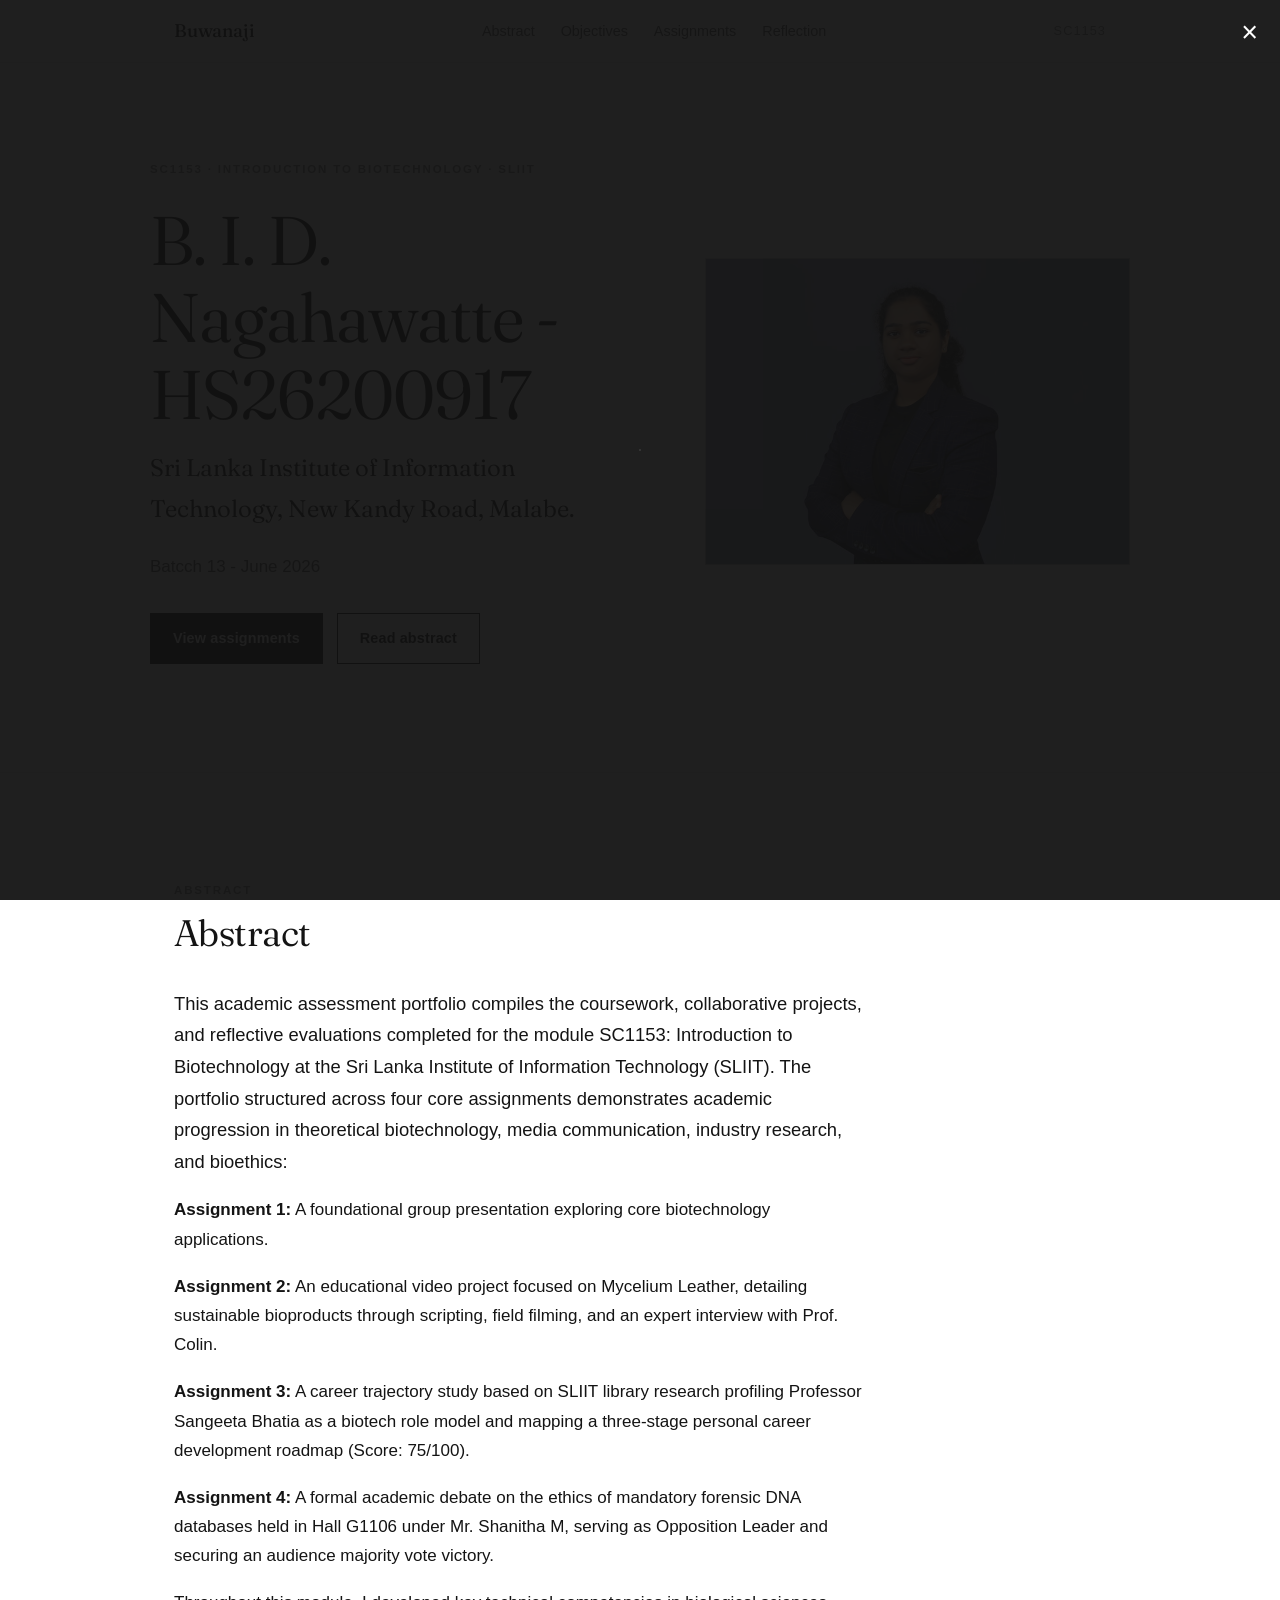
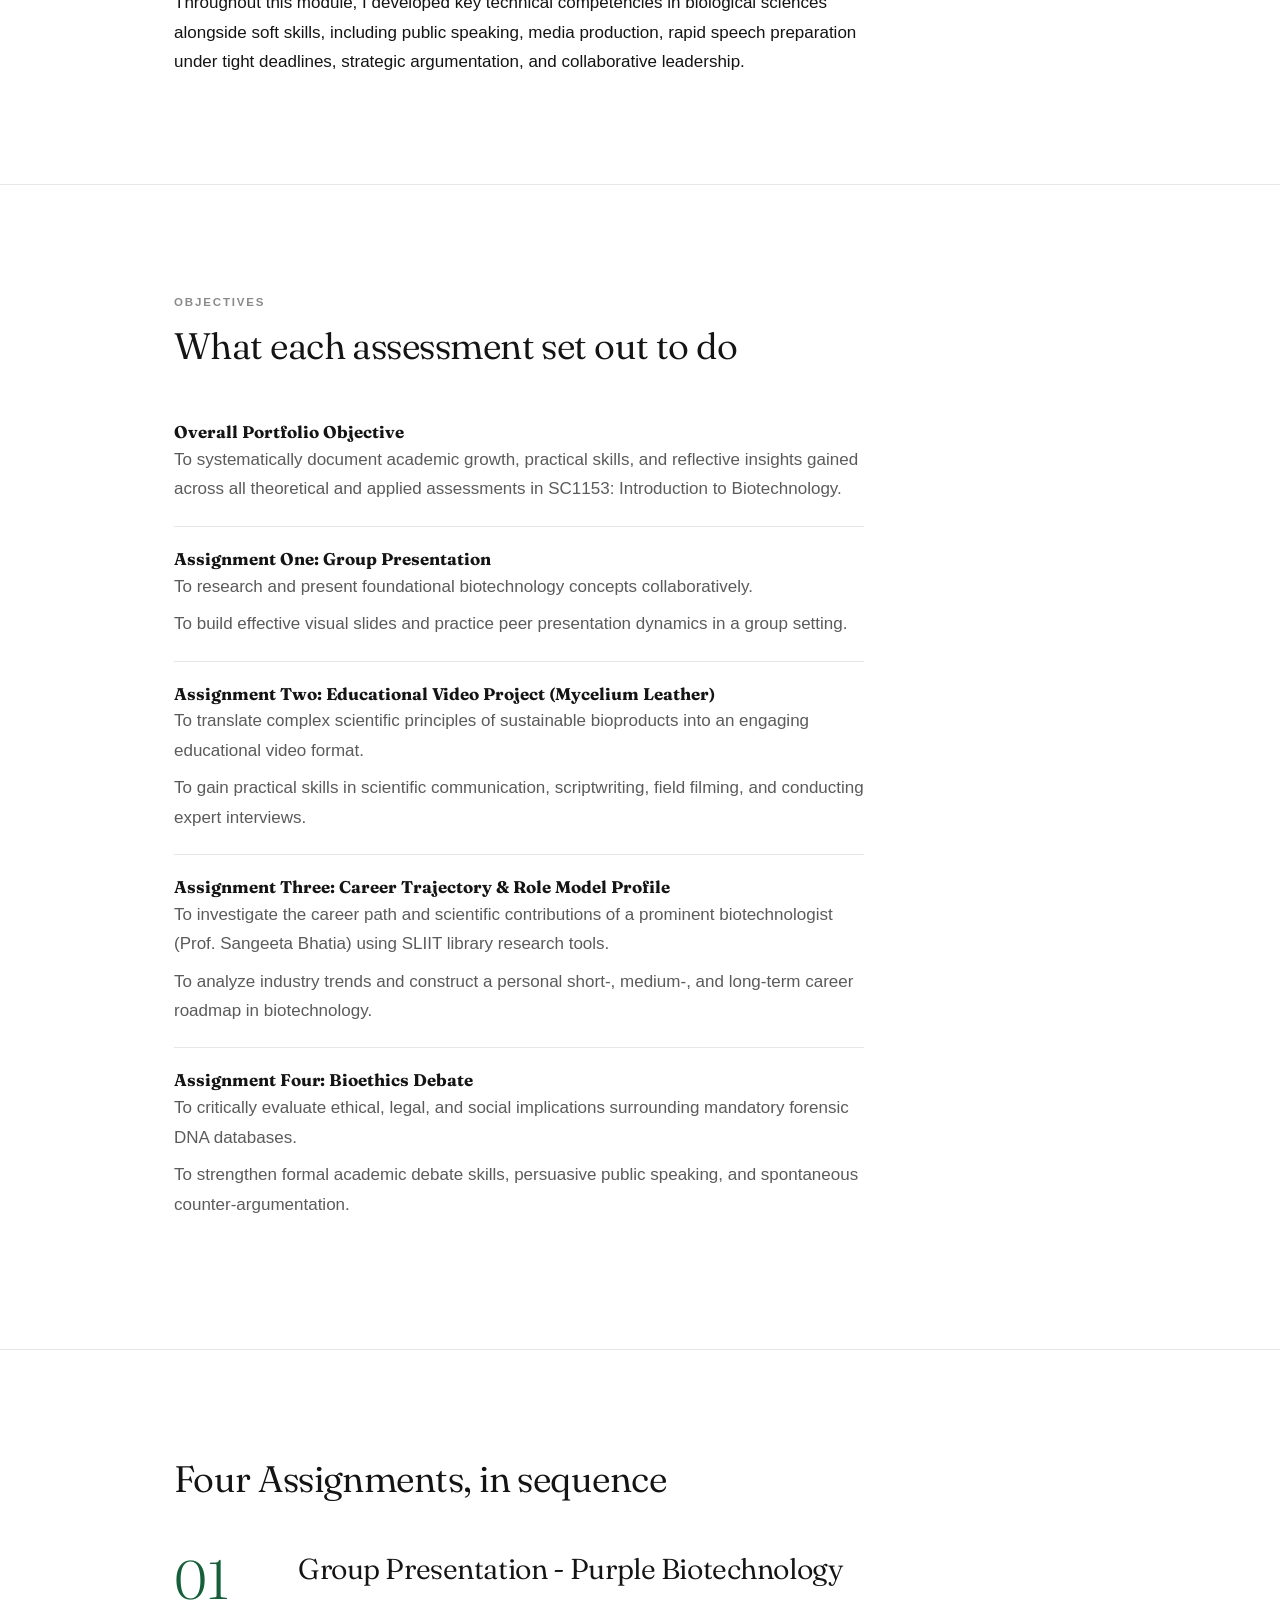
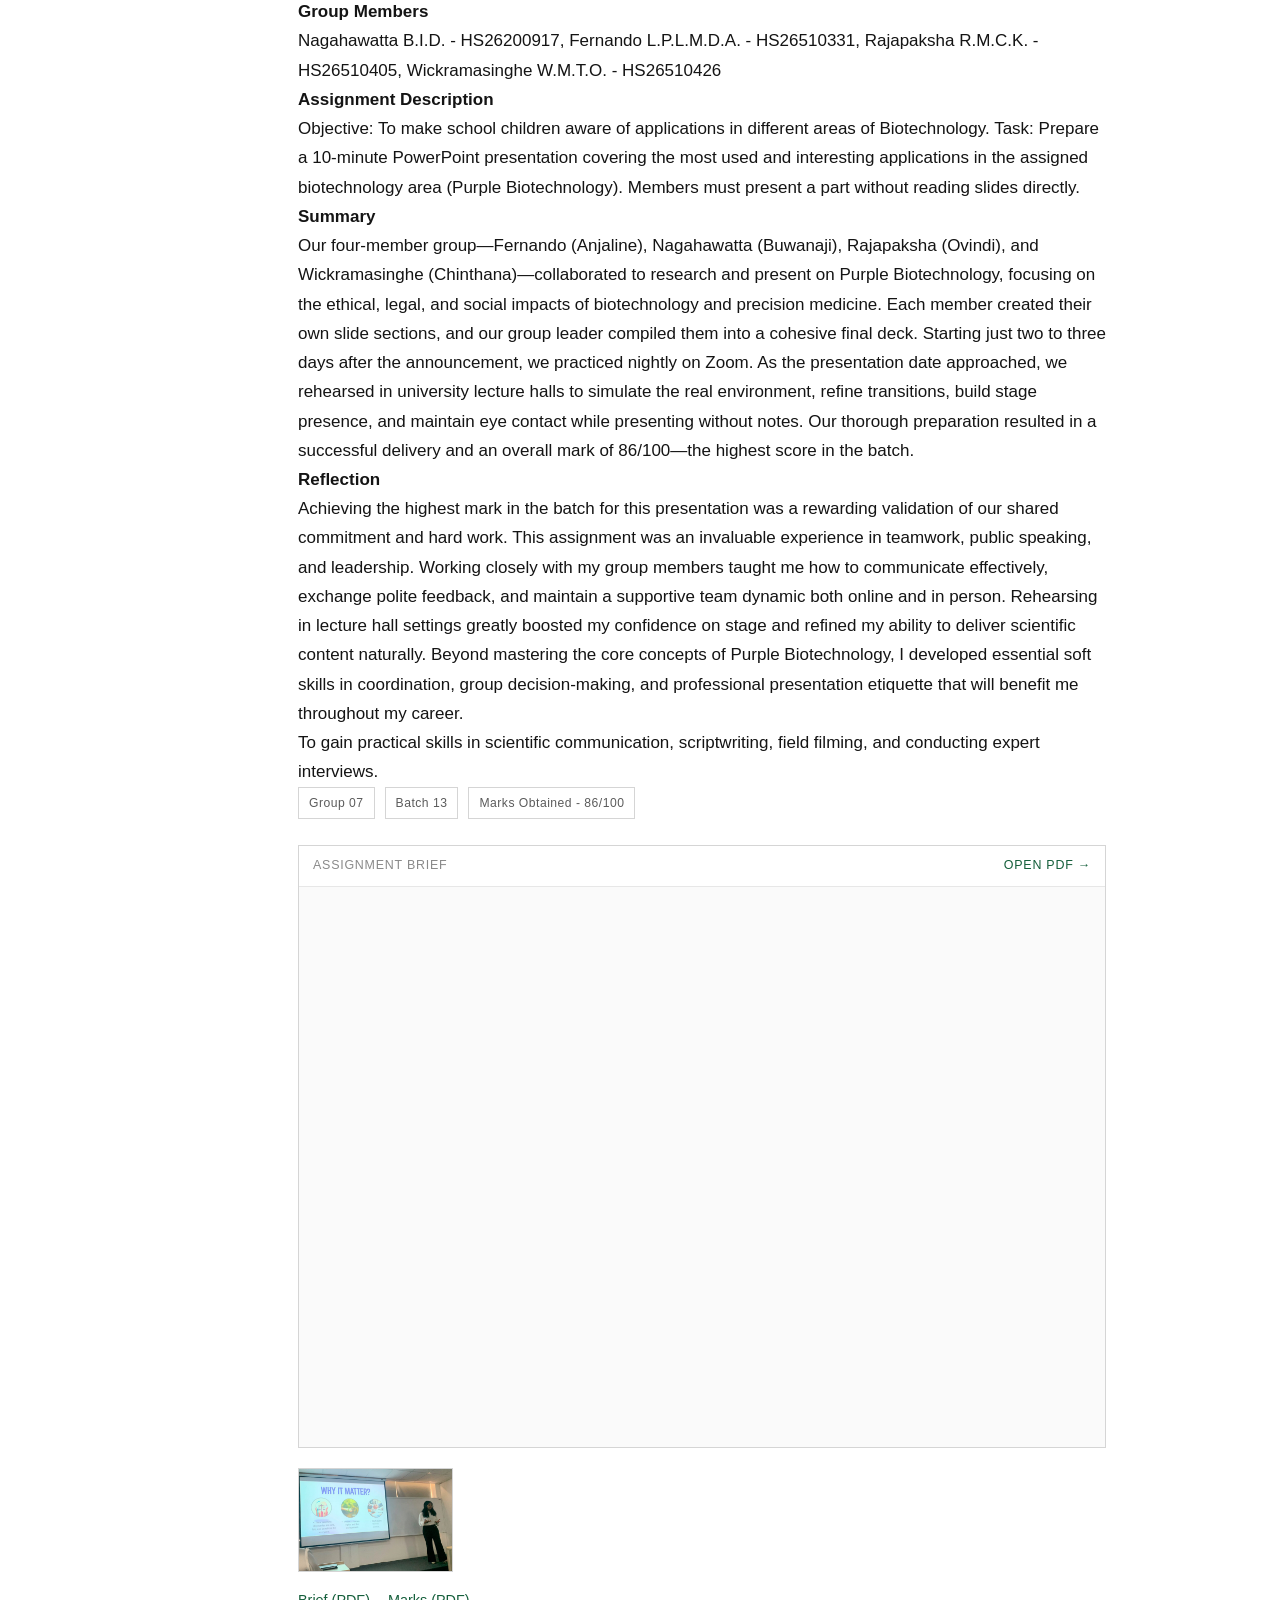
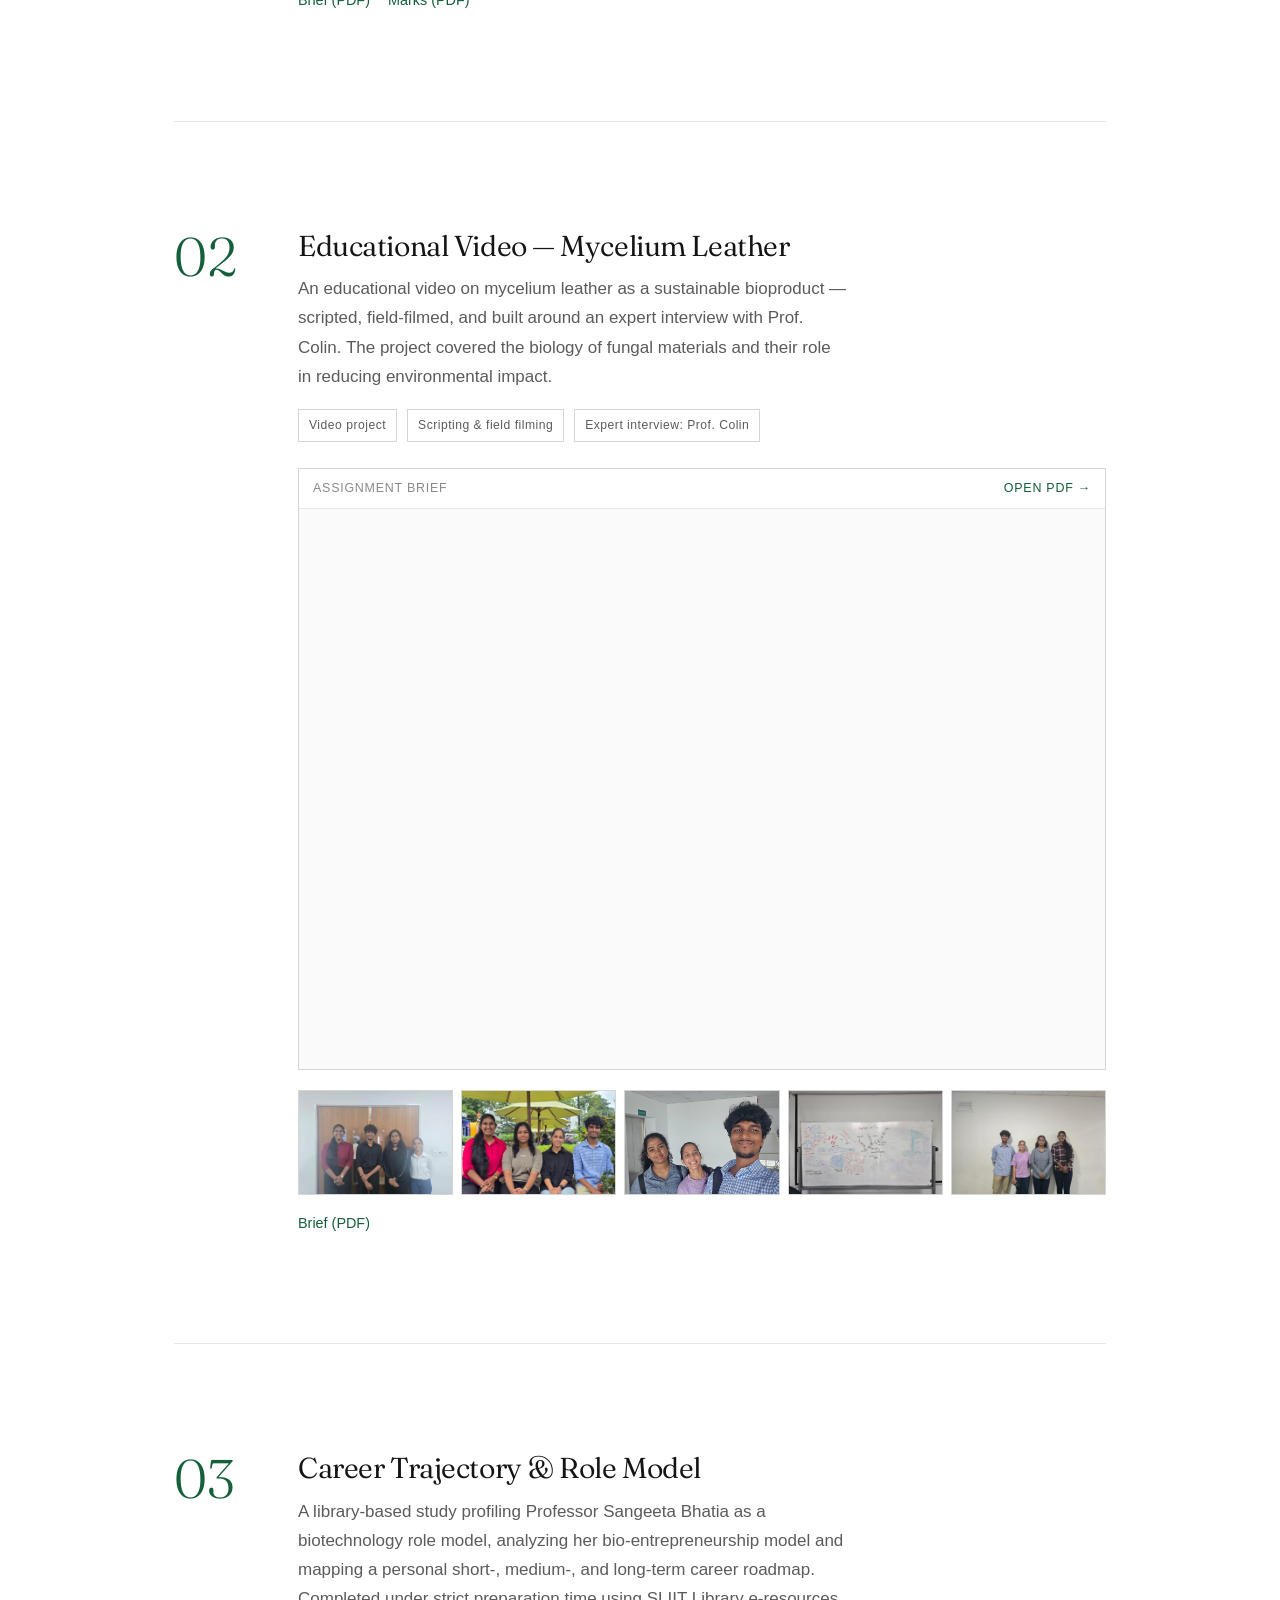
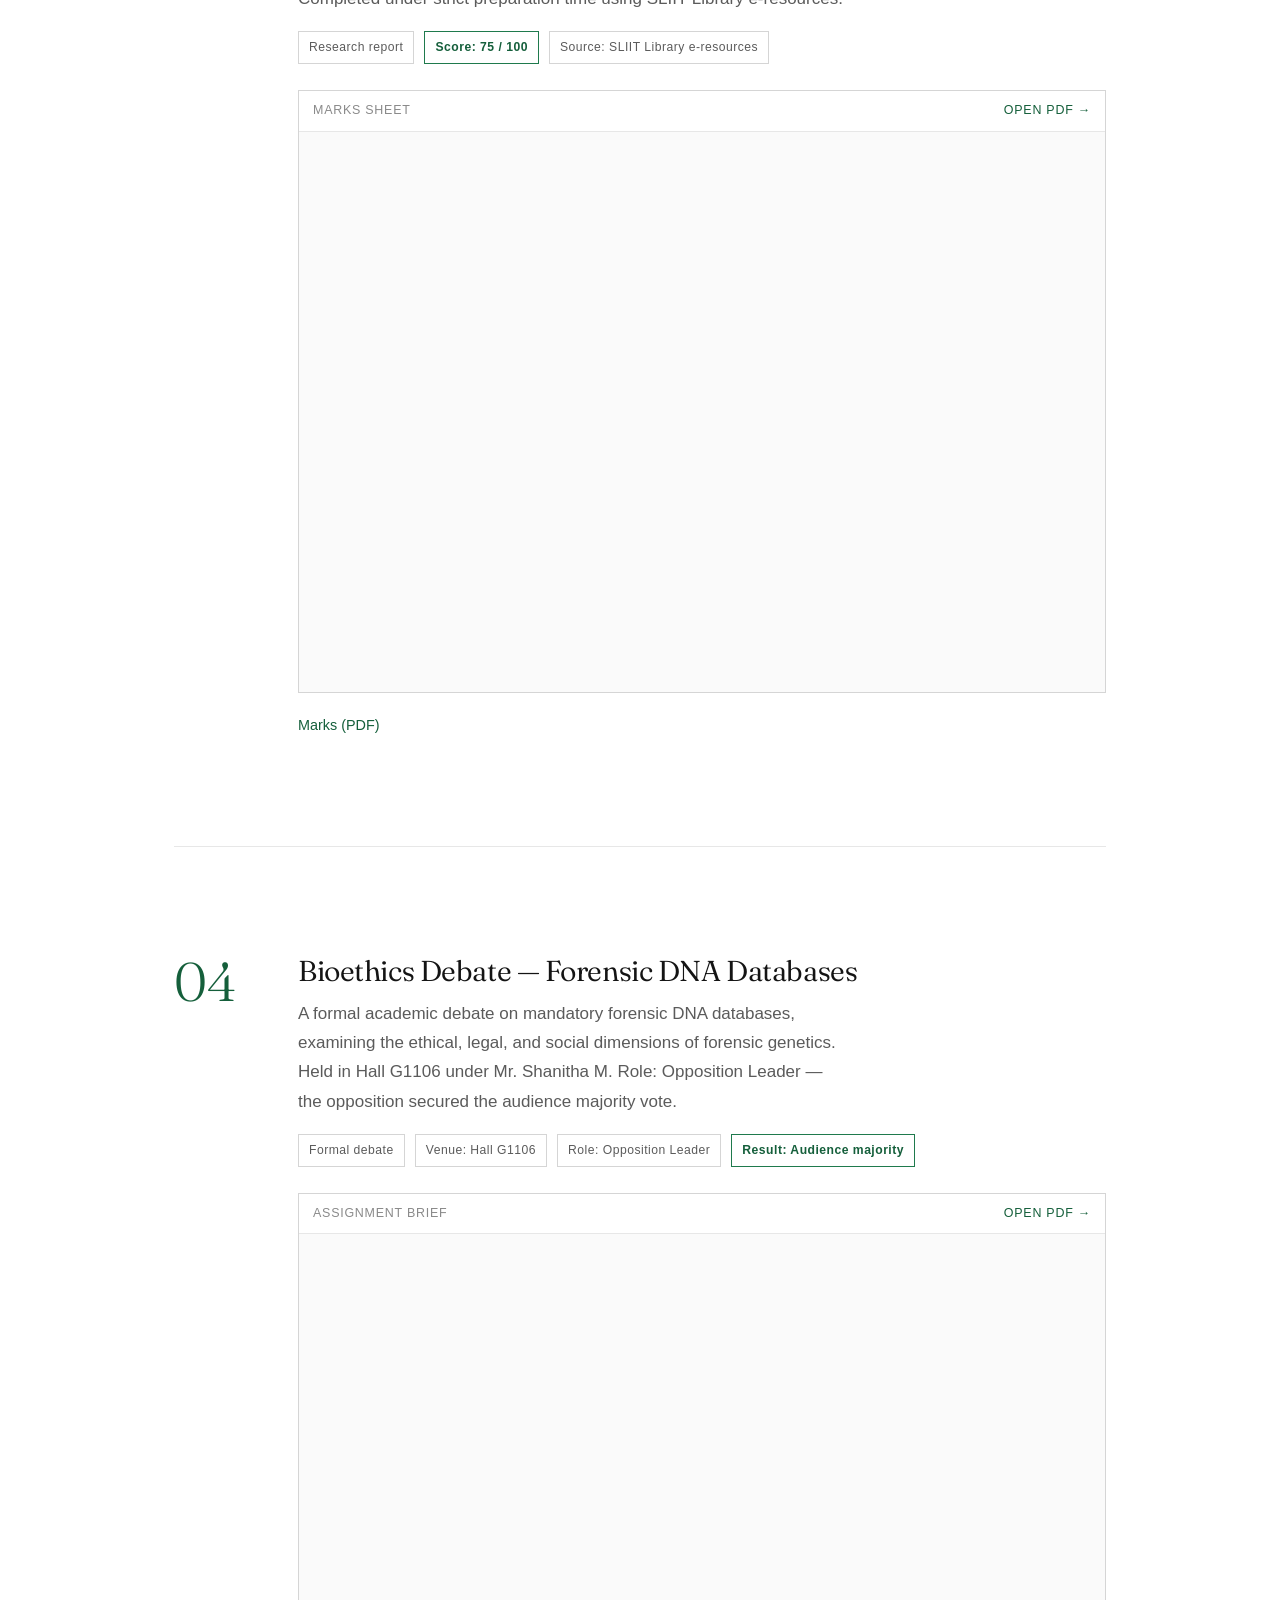
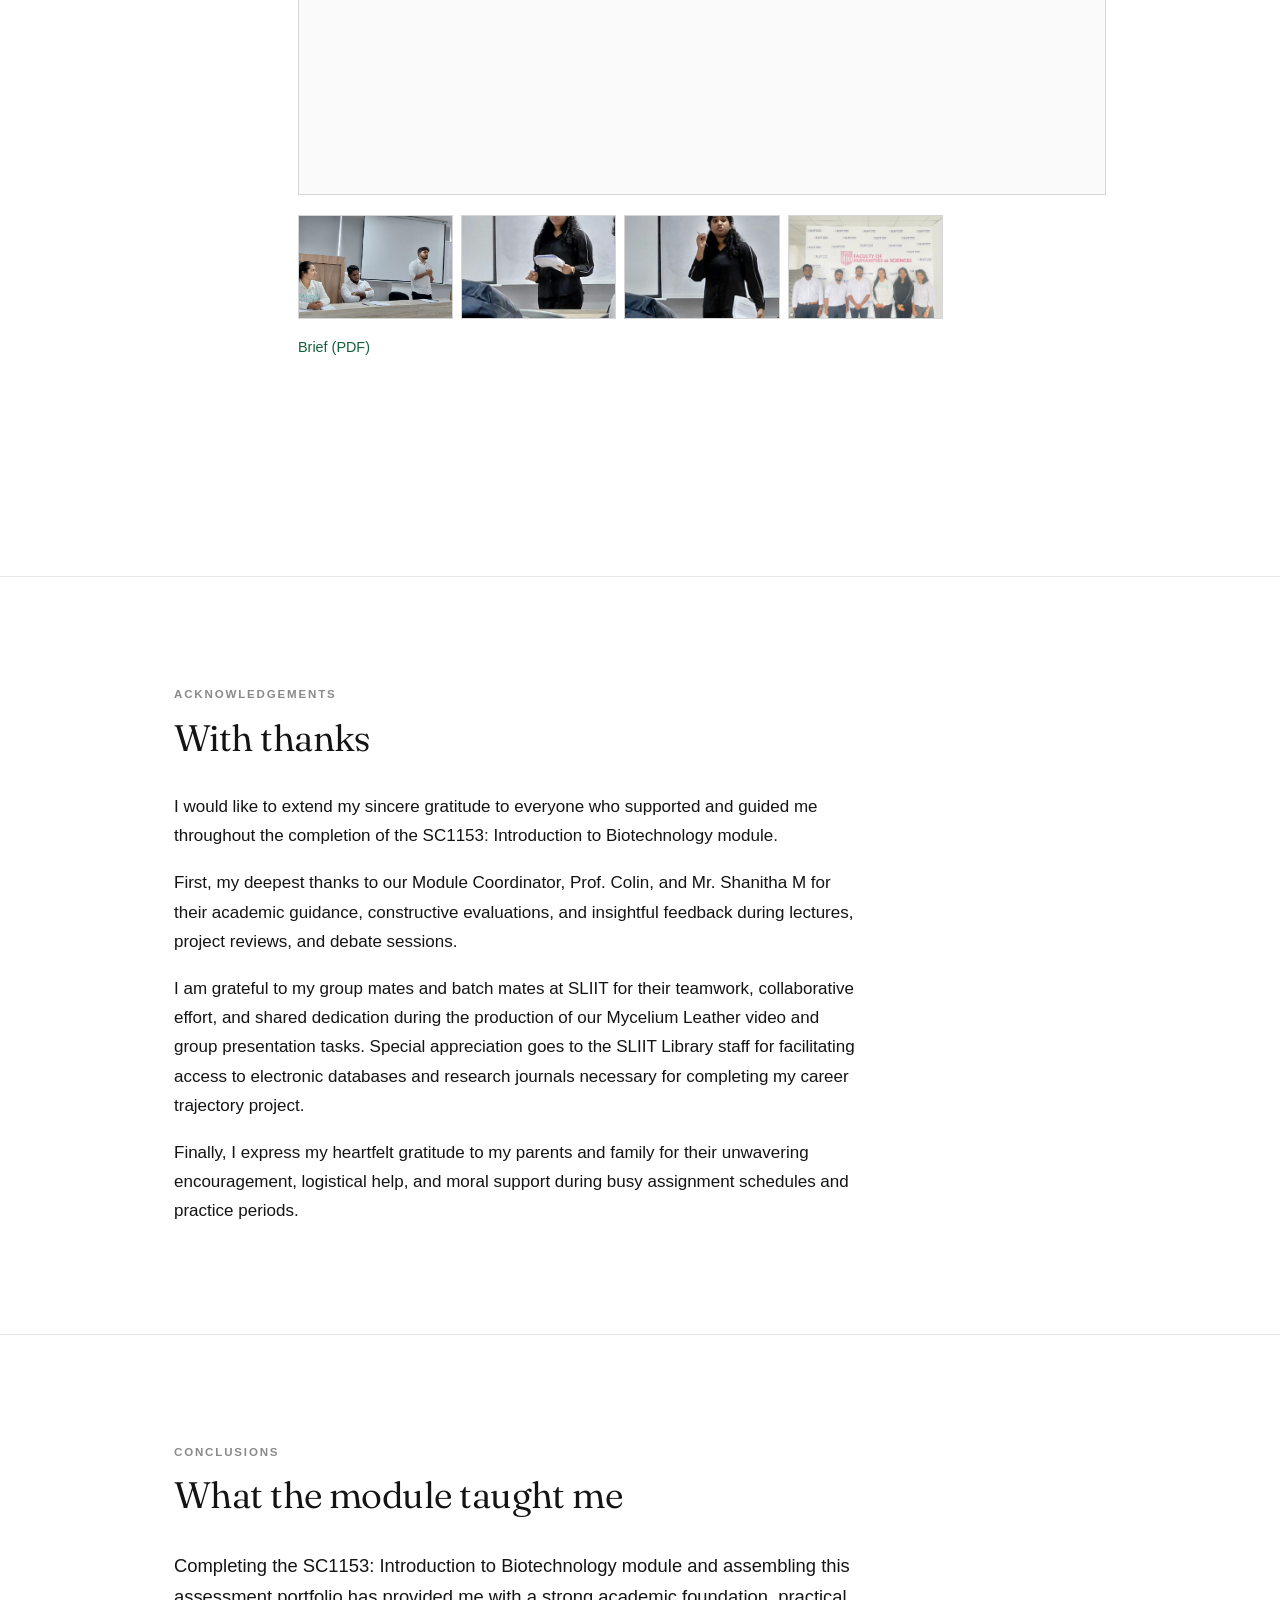
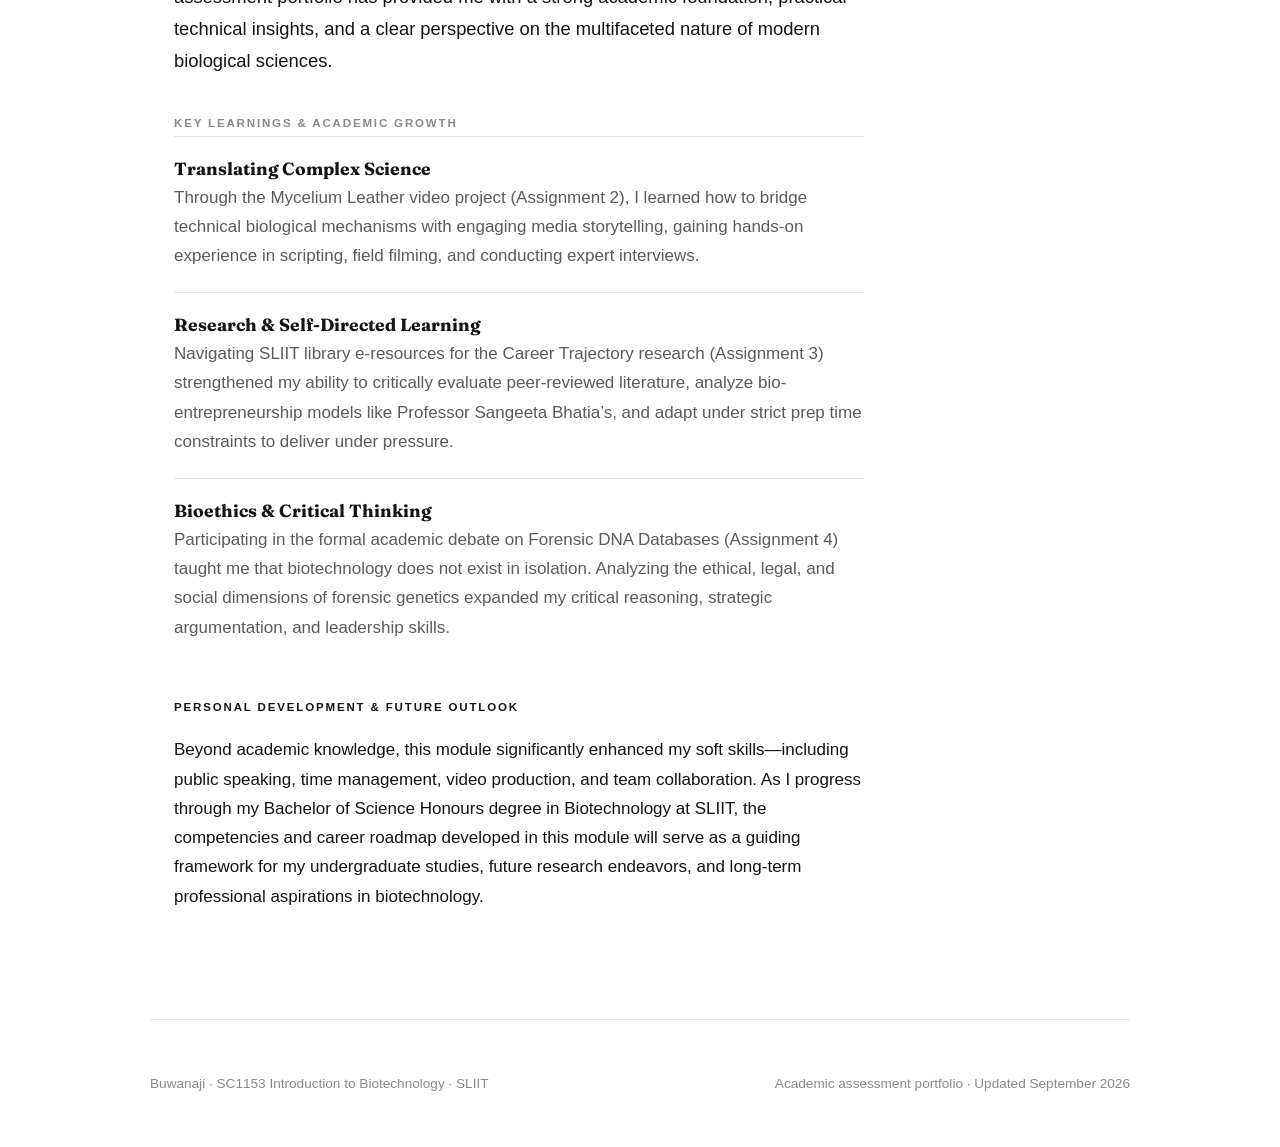
==== index.html @ 99ca08eb "Update index.html" ====
<!DOCTYPE html>
<html lang="en">
<head>
<meta charset="UTF-8" />
<meta name="viewport" content="width=device-width, initial-scale=1.0" />
<title>Buwanaji — SC1153 Biotechnology Portfolio</title>
<meta name="description" content="Academic assessment portfolio for SC1153: Introduction to Biotechnology at SLIIT — four assignments in theory, science communication, industry research, and bioethics." />
<link rel="preconnect" href="https://fonts.googleapis.com" />
<link rel="preconnect" href="https://fonts.gstatic.com" crossorigin />
<link href="https://fonts.googleapis.com/css2?family=Fraunces:opsz,wght@9..144,300;9..144,360;9..144,440;9..144,560&display=swap" rel="stylesheet" />
<style>
  :root{
    --paper:#ffffff;
    --ink:#141414;
    --ink-soft:#5b5b5b;
    --ink-faint:#8a8a8a;
    --line:#e7e7e7;
    --line-strong:#d5d5d5;
    --accent:#1f7a4d;
    --accent-deep:#155f3b;
    --maxw:980px;
    --readw:690px;
    --step:clamp(64px, 9vw, 108px);
  }

  *{box-sizing:border-box;margin:0;padding:0}
  html{scroll-behavior:smooth}
  @media (prefers-reduced-motion: reduce){html{scroll-behavior:auto}}

  body{
    background:var(--paper);
    color:var(--ink);
    font-family:-apple-system,BlinkMacSystemFont,"Segoe UI",Roboto,Helvetica,Arial,sans-serif;
    font-size:1.0625rem;
    line-height:1.72;
    -webkit-font-smoothing:antialiased;
    text-rendering:optimizeLegibility;
  }

  .wrap{max-width:var(--maxw);margin:0 auto;padding:0 24px}

  a{color:var(--accent-deep);text-decoration:none;text-underline-offset:3px}
  a:hover{text-decoration:underline}

  :focus-visible{outline:2px solid var(--accent);outline-offset:3px;border-radius:1px}

  .skip{
    position:absolute;left:-999px;top:0;background:var(--ink);color:#fff;
    padding:10px 16px;z-index:200;
  }
  .skip:focus{left:12px;top:12px}

  .eyebrow{
    font-size:.72rem;letter-spacing:.16em;text-transform:uppercase;
    color:var(--ink-faint);font-weight:600;
  }

  h1,h2,h3{
    font-family:"Fraunces",Georgia,"Times New Roman",serif;
    font-optical-sizing:auto;
    font-weight:360;
    line-height:1.12;
    letter-spacing:-0.015em;
  }

  /* nav */
  .nav{
    position:sticky;top:0;z-index:100;
    background:var(--paper);
    border-bottom:1px solid var(--line);
  }
  .nav__in{
    display:flex;align-items:center;justify-content:space-between;
    height:62px;
  }
  .nav__brand{
    font-family:"Fraunces",Georgia,serif;font-weight:440;font-size:1.15rem;
    letter-spacing:-0.01em;color:var(--ink);
  }
  .nav__links{display:flex;gap:26px;align-items:center}
  .nav__links a{color:var(--ink-soft);font-size:.9rem}
  .nav__links a:hover{color:var(--ink);text-decoration:none}
  .nav__code{color:var(--ink-faint);font-size:.8rem;letter-spacing:.08em}
  @media (max-width:720px){
    .nav__links{display:none}
  }

  /* hero */
  .hero{
    display:grid;
    grid-template-columns:1.08fr .92fr;
    gap:56px;
    align-items:center;
    padding:calc(var(--step) * 0.9) 0 var(--step);
  }
  .hero__eyebrow{margin-bottom:22px}
  .hero h1{
    font-size:clamp(2.6rem, 6.2vw, 4.3rem);
    font-weight:360;
    margin-bottom:14px;
  }
  .hero h1 .name{color:var(--accent-deep)}
  .hero__role{
    font-family:"Fraunces",Georgia,serif;
    font-size:clamp(1.15rem,2.4vw,1.5rem);
    font-weight:360;
    color:var(--ink);
    margin-bottom:22px;
  }
  .hero__desc{max-width:44ch;color:var(--ink-soft);margin-bottom:32px}
  .hero__actions{display:flex;gap:14px;flex-wrap:wrap}

  .btn{
    display:inline-block;
    font-size:.9rem;font-weight:600;letter-spacing:.01em;
    padding:12px 22px;
    border:1px solid var(--ink);
    color:var(--ink);
    background:var(--paper);
    transition:background .18s ease,color .18s ease;
  }
  .btn:hover{background:var(--ink);color:var(--paper);text-decoration:none}
  .btn--solid{background:var(--ink);color:var(--paper)}
  .btn--solid:hover{background:var(--accent-deep);border-color:var(--accent-deep)}

  .hero__figure{margin:0}
  .hero__figure img{
    width:100%;
    height:auto;
    aspect-ratio:1400/1011;
    object-fit:cover;
    border:1px solid var(--line-strong);
    display:block;
  }
  @media (max-width:820px){
    .hero{grid-template-columns:1fr;gap:38px;padding-top:44px}
    .hero__figure{order:-1;max-width:360px}
  }

  /* section */
  .section{padding:var(--step) 0;border-top:1px solid var(--line)}
  .section__head{margin-bottom:34px}
  .section__head .eyebrow{display:block;margin-bottom:12px}
  .section h2{font-size:clamp(1.7rem,3.4vw,2.3rem)}
  .prose{max-width:var(--readw)}
  .prose p+p{margin-top:1.05em}
  .prose p{color:var(--ink)}
  .prose .lede{font-size:1.15rem;color:var(--ink)}

  /* objectives */
  .obj{max-width:var(--readw);margin-top:8px}
  .obj__row{padding:22px 0;border-top:1px solid var(--line)}
  .obj__row:first-child{border-top:0}
  .obj__row h3{
    font-size:1.06rem;font-weight:700;letter-spacing:0;color:var(--ink);
    margin-bottom:4px;font-family:"Fraunces",Georgia,serif;
  }
  .obj__row p{color:var(--ink-soft)}
  .obj__row p+p{margin-top:.5em}

  /* assignments */
  .assignment{
    display:grid;
    grid-template-columns:96px 1fr;
    gap:28px;
    padding:var(--step) 0;
    border-top:1px solid var(--line);
  }
  .assignment:first-of-type{border-top:0;padding-top:20px}
  .assignment__num{
    font-family:"Fraunces",Georgia,serif;
    font-weight:300;
    font-size:clamp(2.4rem,6vw,3.4rem);
    color:var(--accent-deep);
    line-height:1;
  }
  .assignment__body{min-width:0}
  .assignment__body h3{
    font-size:clamp(1.35rem,2.8vw,1.8rem);
    font-weight:360;
    margin-bottom:12px;
  }
  .assignment__desc{max-width:58ch;color:var(--ink-soft);margin-bottom:18px}
  .meta{
    list-style:none;display:flex;flex-wrap:wrap;gap:8px 10px;margin-bottom:26px;
  }
  .meta li{
    font-size:.76rem;letter-spacing:.04em;color:var(--ink-soft);
    border:1px solid var(--line-strong);padding:5px 10px;
  }
  .meta li.is-mark{border-color:var(--accent);color:var(--accent-deep);font-weight:600}

  .doc{border:1px solid var(--line-strong);margin-bottom:20px}
  .doc__bar{
    display:flex;justify-content:space-between;align-items:center;
    padding:9px 14px;border-bottom:1px solid var(--line);
    font-size:.78rem;letter-spacing:.06em;text-transform:uppercase;color:var(--ink-faint);
  }
  .doc__bar a{font-size:.78rem}
  .doc iframe{display:block;width:100%;height:560px;border:0;background:#fafafa}
  @media (max-width:720px){
    .doc iframe{height:60vh;min-height:360px}
    .assignment{grid-template-columns:1fr;gap:10px}
    .assignment__num{font-size:2.4rem}
  }

  .gallery{
    display:grid;
    grid-template-columns:repeat(auto-fill,minmax(150px,1fr));
    gap:8px;
  }
  .gallery button{
    padding:0;border:1px solid var(--line-strong);background:none;cursor:zoom-in;display:block;
  }
  .gallery img{display:block;width:100%;aspect-ratio:3/2;object-fit:cover}
  .gallery button:hover img{opacity:.9}

  .filelinks{margin-top:16px;font-size:.9rem}
  .filelinks a{margin-right:18px}

  /* reflection */
  .reflect__grid{max-width:var(--readw);margin-top:38px}
  .reflect__item{padding:22px 0;border-top:1px solid var(--line)}
  .reflect__item:first-child{border-top:0}
  .reflect__item h3{
    font-size:1.1rem;font-weight:700;margin-bottom:4px;color:var(--ink);
    font-family:"Fraunces",Georgia,serif;letter-spacing:0;
  }
  .reflect__item p{color:var(--ink-soft)}
  .reflect__subhead{
    font-size:.72rem;letter-spacing:.16em;text-transform:uppercase;
    color:var(--ink-faint);font-weight:600;margin-bottom:2px;
  }
  .reflect__grid .reflect__subhead{padding-top:26px;border-top:1px solid var(--line)}
  .reflect__grid .reflect__subhead:first-child{padding-top:0;border-top:0}
  .reflect__outro{margin-top:34px}
  .reflect__outro .reflect__subhead{margin-bottom:10px}

  /* footer */
  .footer{
    border-top:1px solid var(--line);
    padding:52px 0;
    color:var(--ink-faint);font-size:.85rem;
    display:flex;justify-content:space-between;flex-wrap:wrap;gap:12px;
  }

  /* lightbox */
  .lb{
    position:fixed;inset:0;background:rgba(18,18,18,.94);
    display:flex;align-items:center;justify-content:center;padding:24px;z-index:300;
  }
  .lb[dden]{display:none}
  .lb img{max-width:92vw;max-height:88vh;border:1px solid #333}
  .lb__close{
    position:absolute;top:18px;right:22px;background:none;border:0;
    color:#fff;font-size:1.8rem;line-height:1;cursor:pointer;
  }

  /* reveal */
  .reveal{opacity:0;transform:translateY(14px);transition:opacity .6s ease,transform .6s ease}
  .reveal.in{opacity:1;transform:none}
  @media (prefers-reduced-motion: reduce){
    .reveal{opacity:1;transform:none;transition:none}
  }
</style>
</head>
<body>
<a class="skip" href="#main">Skip to content</a>

<header class="nav">
  <div class="wrap nav__in">
    <span class="nav__brand">Buwanaji</span>
    <nav class="nav__links" aria-label="Sections">
      <a href="#abstract">Abstract</a>
      <a href="#objectives">Objectives</a>
      <a href="#assignments">Assignments</a>
      <a href="#reflection">Reflection</a>
    </nav>
    <span class="nav__code">SC1153</span>
  </div>
</header>

<main id="main">
  <section class="wrap hero">
    <div class="hero__text">
      <p class="eyebrow hero__eyebrow">SC1153 · Introduction to Biotechnology · SLIIT</p>
      <h1>B. I. D. Nagahawatte - HS26200917</h1>
      <p class="hero__role">Sri Lanka Institute of Information Technology, New Kandy Road, Malabe.  </p>
      <p class="hero__desc">Batcch 13 - June 2026</p>
      <div class="hero__actions">
        <a class="btn btn--solid" href="#assignments">View assignments</a>
        <a class="btn" href="#abstract">Read abstract</a>
      </div>
    </div>
    <figure class="hero__figure">
      <img src="hero.jpg"
           srcset="hero-small.jpg 700w, hero.jpg 1400w"
           sizes="(max-width:820px) 360px, 44vw"
           alt="Portrait of Buwanaji" width="1400" height="1011" />
    </figure>
  </section>

  <!-- ABSTRACT -->
  <section class="section" id="abstract">
    <div class="wrap">
      <div class="section__head">
        <span class="eyebrow">Abstract</span>
        <h2>Abstract</h2>
      </div>
      <div class="prose">
        <p class="lede">This academic assessment portfolio compiles the coursework, collaborative projects, and reflective evaluations completed for the module SC1153: Introduction to Biotechnology at the Sri Lanka Institute of Information Technology (SLIIT). The portfolio structured across four core assignments demonstrates academic progression in theoretical biotechnology, media communication, industry research, and bioethics:</p>
        <p><strong>Assignment 1:</strong> A foundational group presentation exploring core biotechnology applications.</p>
        <p><strong>Assignment 2:</strong> An educational video project focused on Mycelium Leather, detailing sustainable bioproducts through scripting, field filming, and an expert interview with Prof. Colin.</p>
        <p><strong>Assignment 3:</strong> A career trajectory study based on SLIIT library research profiling Professor Sangeeta Bhatia as a biotech role model and mapping a three-stage personal career development roadmap (Score: 75/100).</p>
        <p><strong>Assignment 4:</strong> A formal academic debate on the ethics of mandatory forensic DNA databases held in Hall G1106 under Mr. Shanitha M, serving as Opposition Leader and securing an audience majority vote victory.</p>
        <p>Throughout this module, I developed key technical competencies in biological sciences alongside soft skills, including public speaking, media production, rapid speech preparation under tight deadlines, strategic argumentation, and collaborative leadership.</p>
      </div>
    </div>
  </section>

  <!-- OBJECTIVES -->
  <section class="section" id="objectives">
    <div class="wrap">
      <div class="section__head">
        <span class="eyebrow">Objectives</span>
        <h2>What each assessment set out to do</h2>
      </div>
      <div class="obj">
        <div class="obj__row">
          <h3>Overall Portfolio Objective</h3>
          <p>To systematically document academic growth, practical skills, and reflective insights gained across all theoretical and applied assessments in SC1153: Introduction to Biotechnology.</p>
        </div>
        <div class="obj__row">
          <h3>Assignment One: Group Presentation</h3>
          <p>To research and present foundational biotechnology concepts collaboratively.</p>
          <p>To build effective visual slides and practice peer presentation dynamics in a group setting.</p>
        </div>
        <div class="obj__row">
          <h3>Assignment Two: Educational Video Project (Mycelium Leather)</h3>
          <p>To translate complex scientific principles of sustainable bioproducts into an engaging educational video format.</p>
          <p>To gain practical skills in scientific communication, scriptwriting, field filming, and conducting expert interviews.</p>
        </div>
        <div class="obj__row">
          <h3>Assignment Three: Career Trajectory &amp; Role Model Profile</h3>
          <p>To investigate the career path and scientific contributions of a prominent biotechnologist (Prof. Sangeeta Bhatia) using SLIIT library research tools.</p>
          <p>To analyze industry trends and construct a personal short-, medium-, and long-term career roadmap in biotechnology.</p>
        </div>
        <div class="obj__row">
          <h3>Assignment Four: Bioethics Debate</h3>
          <p>To critically evaluate ethical, legal, and social implications surrounding mandatory forensic DNA databases.</p>
          <p>To strengthen formal academic debate skills, persuasive public speaking, and spontaneous counter-argumentation.</p>
        </div>
      </div>
    </div>
  </section>

  <!-- ASSIGNMENTS -->
  <section class="section" id="assignments">
    <div class="wrap">
      <div class="section__head">
        <h2>Four Assignments, in sequence</h2>
      </div>

      <article class="assignment">
        <div class="assignment__num">01</div>
        <div class="assignment__body">
          <h3>Group Presentation - Purple Biotechnology</h3>
          <div class="assign">
            <div class="assign__row">
          <h4>Group Members</h4>
          <p> Nagahawatta B.I.D. - HS26200917, Fernando L.P.L.M.D.A. - HS26510331, Rajapaksha R.M.C.K. - HS26510405, Wickramasinghe W.M.T.O. - HS26510426
 </div>
             <div class="assign__row">
          <h4>Assignment Description</h4>
          <p> 
            Objective: To make school children aware of applications in different areas of Biotechnology.
Task: Prepare a 10-minute PowerPoint presentation covering the most used and interesting applications in the assigned biotechnology area (Purple Biotechnology). Members must present a part without reading slides directly.</p>
        </div>
        <div class="assign__row">
          <h4>Summary</h4>
          <p>Our four-member group—Fernando (Anjaline), Nagahawatta (Buwanaji), Rajapaksha (Ovindi), and Wickramasinghe (Chinthana)—collaborated to research and present on Purple Biotechnology, focusing on the ethical, legal, and social impacts of biotechnology and precision medicine. Each member created their own slide sections, and our group leader compiled them into a cohesive final deck. Starting just two to three days after the announcement, we practiced nightly on Zoom. As the presentation date approached, we rehearsed in university lecture halls to simulate the real environment, refine transitions, build stage presence, and maintain eye contact while presenting without notes. Our thorough preparation resulted in a successful delivery and an overall mark of 86/100—the highest score in the batch.</p>
        </div>
        <div class="assign__row">
          <h4>Reflection</h4>
          <p>Achieving the highest mark in the batch for this presentation was a rewarding validation of our shared commitment and hard work. This assignment was an invaluable experience in teamwork, public speaking, and leadership. Working closely with my group members taught me how to communicate effectively, exchange polite feedback, and maintain a supportive team dynamic both online and in person. Rehearsing in lecture hall settings greatly boosted my confidence on stage and refined my ability to deliver scientific content naturally. Beyond mastering the core concepts of Purple Biotechnology, I developed essential soft skills in coordination, group decision-making, and professional presentation etiquette that will benefit me throughout my career.</p>
          <p>To gain practical skills in scientific communication, scriptwriting, field filming, and conducting expert interviews.</p>
        </div>
      </div>
       
          <ul class="meta">
            <li>Group 07</li>
            <li>Batch 13</li>
            <li>Marks Obtained - 86/100</li>
          </ul>
          <div class="doc">
            <div class="doc__bar"><span>Assignment brief</span><a href="assignments/1/brief.pdf" target="_blank" rel="noopener">Open PDF &rarr;</a></div>
            <iframe src="assignments/1/brief.pdf#view=FitH" title="Assignment 1 brief (PDF)" loading="lazy"></iframe>
          </div>
          <div class="gallery" data-gallery>
            <button type="button"><img src="assignments/1/photo-1.jpg" alt="Presenting the &lsquo;Why it matters&rsquo; slide during the group presentation" loading="lazy" /></button>
          </div>
          <p class="filelinks"><a href="assignments/1/brief.pdf" target="_blank" rel="noopener">Brief (PDF)</a><a href="assignments/1/marks.pdf" target="_blank" rel="noopener">Marks (PDF)</a></p>
        </div>
      </article>

      <article class="assignment">
        <div class="assignment__num">02</div>
        <div class="assignment__body">
          <h3>Educational Video &mdash; Mycelium Leather</h3>
          <p class="assignment__desc">An educational video on mycelium leather as a sustainable bioproduct &mdash; scripted, field-filmed, and built around an expert interview with Prof. Colin. The project covered the biology of fungal materials and their role in reducing environmental impact.</p>
          <ul class="meta">
            <li>Video project</li>
            <li>Scripting &amp; field filming</li>
            <li>Expert interview: Prof. Colin</li>
          </ul>
          <div class="doc">
            <div class="doc__bar"><span>Assignment brief</span><a href="assignments/2/brief.pdf" target="_blank" rel="noopener">Open PDF &rarr;</a></div>
            <iframe src="assignments/2/brief.pdf#view=FitH" title="Assignment 2 brief (PDF)" loading="lazy"></iframe>
          </div>
          <div class="gallery" data-gallery>
            <button type="button"><img src="assignments/2/photo-1.jpg" alt="Group photo from the Mycelium Leather video production" loading="lazy" /></button>
            <button type="button"><img src="assignments/2/photo-2.jpg" alt="Behind the scenes during filming" loading="lazy" /></button>
            <button type="button"><img src="assignments/2/photo-3.jpg" alt="Behind the scenes during filming" loading="lazy" /></button>
            <button type="button"><img src="assignments/2/photo-4.jpg" alt="Behind the scenes during filming" loading="lazy" /></button>
            <button type="button"><img src="assignments/2/photo-5.jpg" alt="Behind the scenes during filming" loading="lazy" /></button>
          </div>
          <p class="filelinks"><a href="assignments/2/brief.pdf" target="_blank" rel="noopener">Brief (PDF)</a></p>
        </div>
      </article>

      <article class="assignment">
        <div class="assignment__num">03</div>
        <div class="assignment__body">
          <h3>Career Trajectory &amp; Role Model</h3>
          <p class="assignment__desc">A library-based study profiling Professor Sangeeta Bhatia as a biotechnology role model, analyzing her bio-entrepreneurship model and mapping a personal short-, medium-, and long-term career roadmap. Completed under strict preparation time using SLIIT Library e-resources.</p>
          <ul class="meta">
            <li>Research report</li>
            <li class="is-mark">Score: 75 / 100</li>
            <li>Source: SLIIT Library e-resources</li>
          </ul>
          <div class="doc">
            <div class="doc__bar"><span>Marks sheet</span><a href="assignments/3/marks.pdf" target="_blank" rel="noopener">Open PDF &rarr;</a></div>
            <iframe src="assignments/3/marks.pdf#view=FitH" title="Assignment 3 marks (PDF)" loading="lazy"></iframe>
          </div>
          <p class="filelinks"><a href="assignments/3/marks.pdf" target="_blank" rel="noopener">Marks (PDF)</a></p>
        </div>
      </article>

      <article class="assignment">
        <div class="assignment__num">04</div>
        <div class="assignment__body">
          <h3>Bioethics Debate &mdash; Forensic DNA Databases</h3>
          <p class="assignment__desc">A formal academic debate on mandatory forensic DNA databases, examining the ethical, legal, and social dimensions of forensic genetics. Held in Hall G1106 under Mr. Shanitha M. Role: Opposition Leader &mdash; the opposition secured the audience majority vote.</p>
          <ul class="meta">
            <li>Formal debate</li>
            <li>Venue: Hall G1106</li>
            <li>Role: Opposition Leader</li>
            <li class="is-mark">Result: Audience majority</li>
          </ul>
          <div class="doc">
            <div class="doc__bar"><span>Assignment brief</span><a href="assignments/4/brief.pdf" target="_blank" rel="noopener">Open PDF &rarr;</a></div>
            <iframe src="assignments/4/brief.pdf#view=FitH" title="Assignment 4 brief (PDF)" loading="lazy"></iframe>
          </div>
          <div class="gallery" data-gallery>
            <button type="button"><img src="assignments/4/photo-1.jpg" alt="Debate team before the session" loading="lazy" /></button>
            <button type="button"><img src="assignments/4/photo-2.jpg" alt="During the forensic DNA database debate" loading="lazy" /></button>
            <button type="button"><img src="assignments/4/photo-3.jpg" alt="During the forensic DNA database debate" loading="lazy" /></button>
            <button type="button"><img src="assignments/4/photo-4.jpg" alt="After the debate in Hall G1106" loading="lazy" /></button>
          </div>
          <p class="filelinks"><a href="assignments/4/brief.pdf" target="_blank" rel="noopener">Brief (PDF)</a></p>
        </div>
      </article>
    </div>
  </section>

  <!-- ACKNOWLEDGEMENTS -->
  <section class="section" id="acknowledgements">
    <div class="wrap">
      <div class="section__head">
        <span class="eyebrow">Acknowledgements</span>
        <h2>With thanks</h2>
      </div>
      <div class="prose">
        <p>I would like to extend my sincere gratitude to everyone who supported and guided me throughout the completion of the SC1153: Introduction to Biotechnology module.</p>
        <p>First, my deepest thanks to our Module Coordinator, Prof. Colin, and Mr. Shanitha M for their academic guidance, constructive evaluations, and insightful feedback during lectures, project reviews, and debate sessions.</p>
        <p>I am grateful to my group mates and batch mates at SLIIT for their teamwork, collaborative effort, and shared dedication during the production of our Mycelium Leather video and group presentation tasks. Special appreciation goes to the SLIIT Library staff for facilitating access to electronic databases and research journals necessary for completing my career trajectory project.</p>
        <p>Finally, I express my heartfelt gratitude to my parents and family for their unwavering encouragement, logistical help, and moral support during busy assignment schedules and practice periods.</p>
      </div>
    </div>
  </section>

  <!-- REFLECTION / CONCLUSION -->
  <section class="section" id="reflection">
    <div class="wrap">
      <div class="section__head">
        <span class="eyebrow">Conclusions</span>
        <h2>What the module taught me</h2>
      </div>
      <div class="prose">
        <p class="lede">Completing the SC1153: Introduction to Biotechnology module and assembling this assessment portfolio has provided me with a strong academic foundation, practical technical insights, and a clear perspective on the multifaceted nature of modern biological sciences.</p>
      </div>
      <div class="reflect__grid">
        <p class="reflect__subhead">Key Learnings &amp; Academic Growth</p>
        <div class="reflect__item">
          <h3>Translating Complex Science</h3>
          <p>Through the Mycelium Leather video project (Assignment 2), I learned how to bridge technical biological mechanisms with engaging media storytelling, gaining hands-on experience in scripting, field filming, and conducting expert interviews.</p>
        </div>
        <div class="reflect__item">
          <h3>Research &amp; Self-Directed Learning</h3>
          <p>Navigating SLIIT library e-resources for the Career Trajectory research (Assignment 3) strengthened my ability to critically evaluate peer-reviewed literature, analyze bio-entrepreneurship models like Professor Sangeeta Bhatia&rsquo;s, and adapt under strict prep time constraints to deliver under pressure.</p>
        </div>
        <div class="reflect__item">
          <h3>Bioethics &amp; Critical Thinking</h3>
          <p>Participating in the formal academic debate on Forensic DNA Databases (Assignment 4) taught me that biotechnology does not exist in isolation. Analyzing the ethical, legal, and social dimensions of forensic genetics expanded my critical reasoning, strategic argumentation, and leadership skills.</p>
        </div>
      </div>
      <div class="prose reflect__outro">
        <p class="reflect__subhead">Personal Development &amp; Future Outlook</p>
        <p>Beyond academic knowledge, this module significantly enhanced my soft skills&mdash;including public speaking, time management, video production, and team collaboration. As I progress through my Bachelor of Science Honours degree in Biotechnology at SLIIT, the competencies and career roadmap developed in this module will serve as a guiding framework for my undergraduate studies, future research endeavors, and long-term professional aspirations in biotechnology.</p>
      </div>
    </div>
  </section>
</main>

<footer class="wrap footer">
  <span>Buwanaji &middot; SC1153 Introduction to Biotechnology &middot; SLIIT</span>
  <span>Academic assessment portfolio &middot; Updated September 2026</span>
</footer>

<div class="lb" id="lb" hidden>
  <button class="lb__close" id="lbClose" aria-label="Close image">&times;</button>
  <img id="lbImg" src="" alt="" />
</div>

<script>
  (function(){
    var els = document.querySelectorAll('.section, .assignment');
    els.forEach(function(el){ el.classList.add('reveal'); });
    if(!('IntersectionObserver' in window)){
      els.forEach(function(el){ el.classList.add('in'); });
      return;
    }
    var io = new IntersectionObserver(function(entries){
      entries.forEach(function(e){
        if(e.isIntersecting){ e.target.classList.add('in'); io.unobserve(e.target); }
      });
    }, { threshold: 0.08 });
    els.forEach(function(el){ io.observe(el); });
  })();

  (function(){
    var lb = document.getElementById('lb');
    var lbImg = document.getElementById('lbImg');
    var lbClose = document.getElementById('lbClose');

    function open(src, alt){
      lbImg.src = src; lbImg.alt = alt || '';
      lb.hidden = false;
      document.body.style.overflow = 'hidden';
      lbClose.focus();
    }
    function close(){
      lb.hidden = true; lbImg.src = '';
      document.body.style.overflow = '';
    }

    document.querySelectorAll('[data-gallery] button').forEach(function(btn){
      btn.addEventListener('click', function(){
        var img = btn.querySelector('img');
        open(img.getAttribute('src'), img.getAttribute('alt'));
      });
    });
    lbClose.addEventListener('click', close);
    lb.addEventListener('click', function(e){ if(e.target === lb) close(); });
    document.addEventListener('keydown', function(e){ if(e.key === 'Escape' && !lb.hidden) close(); });
  })();
</script>
</body>
</html>
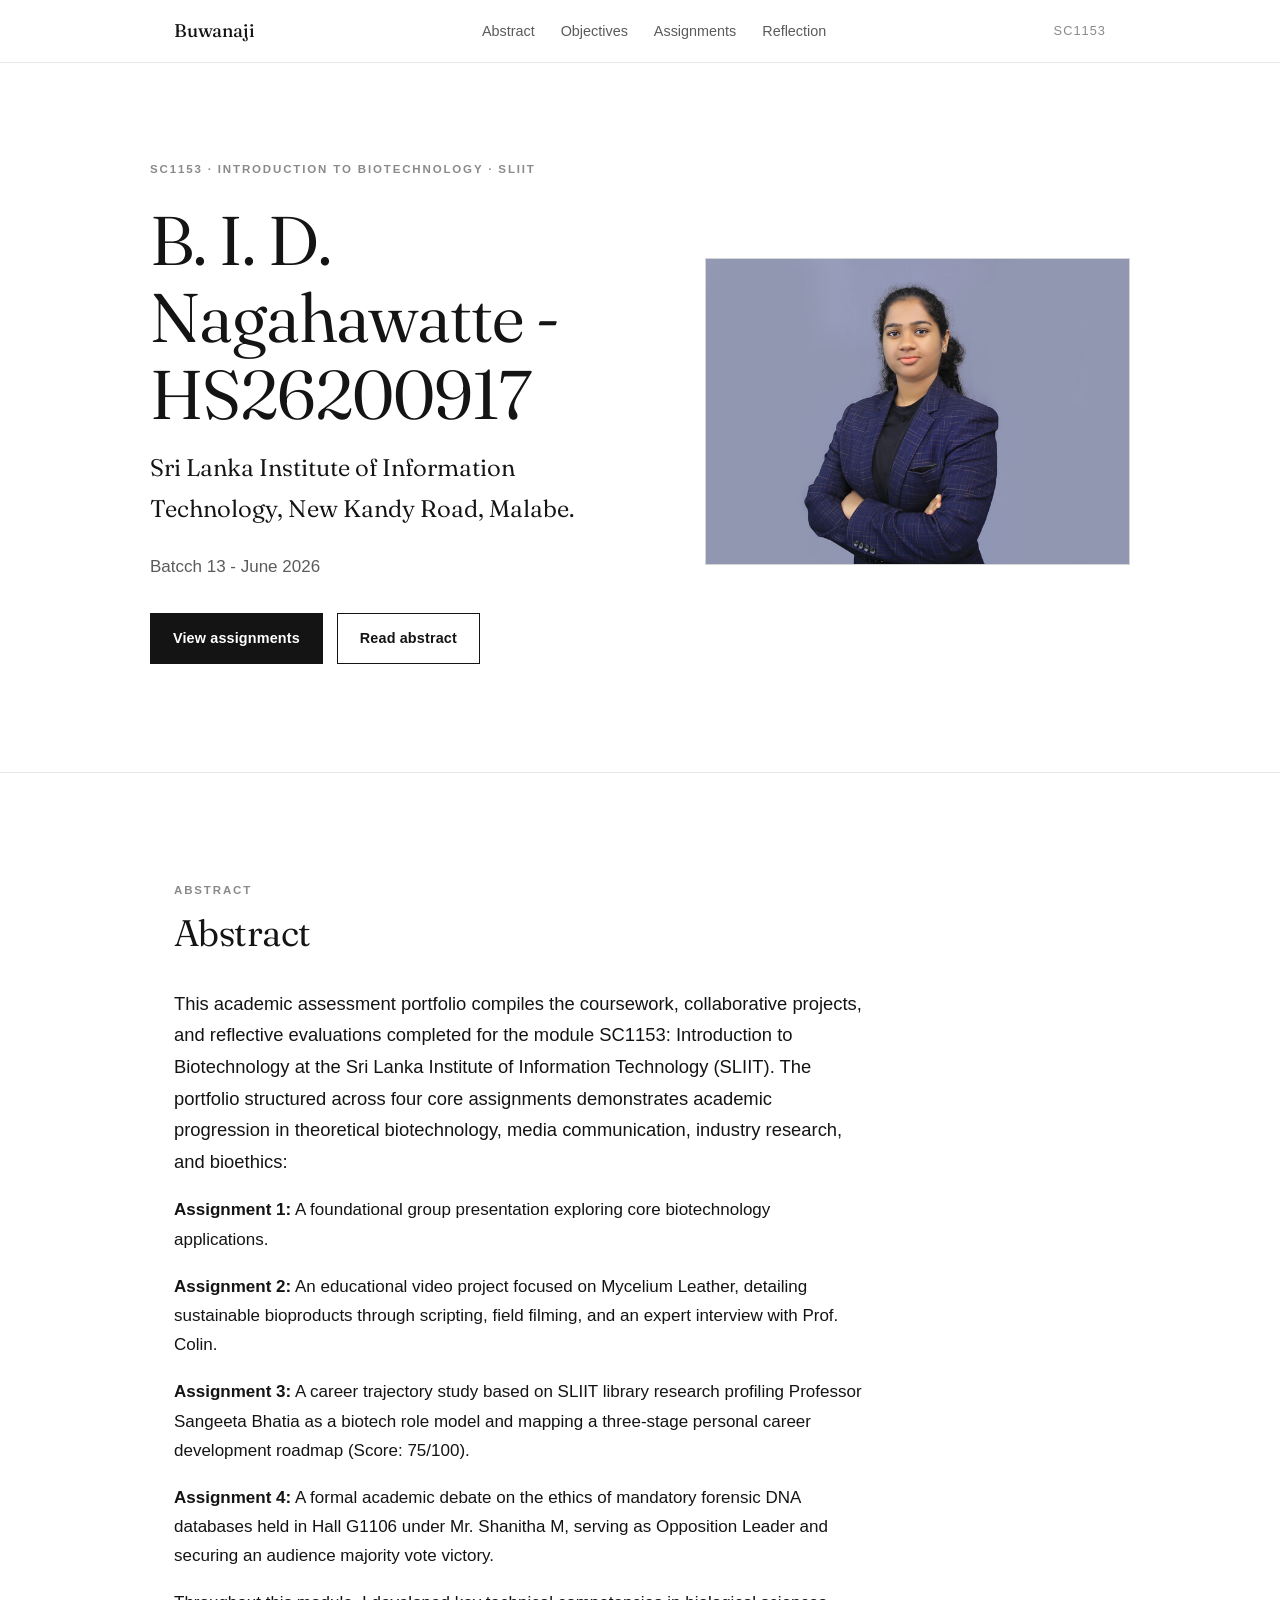
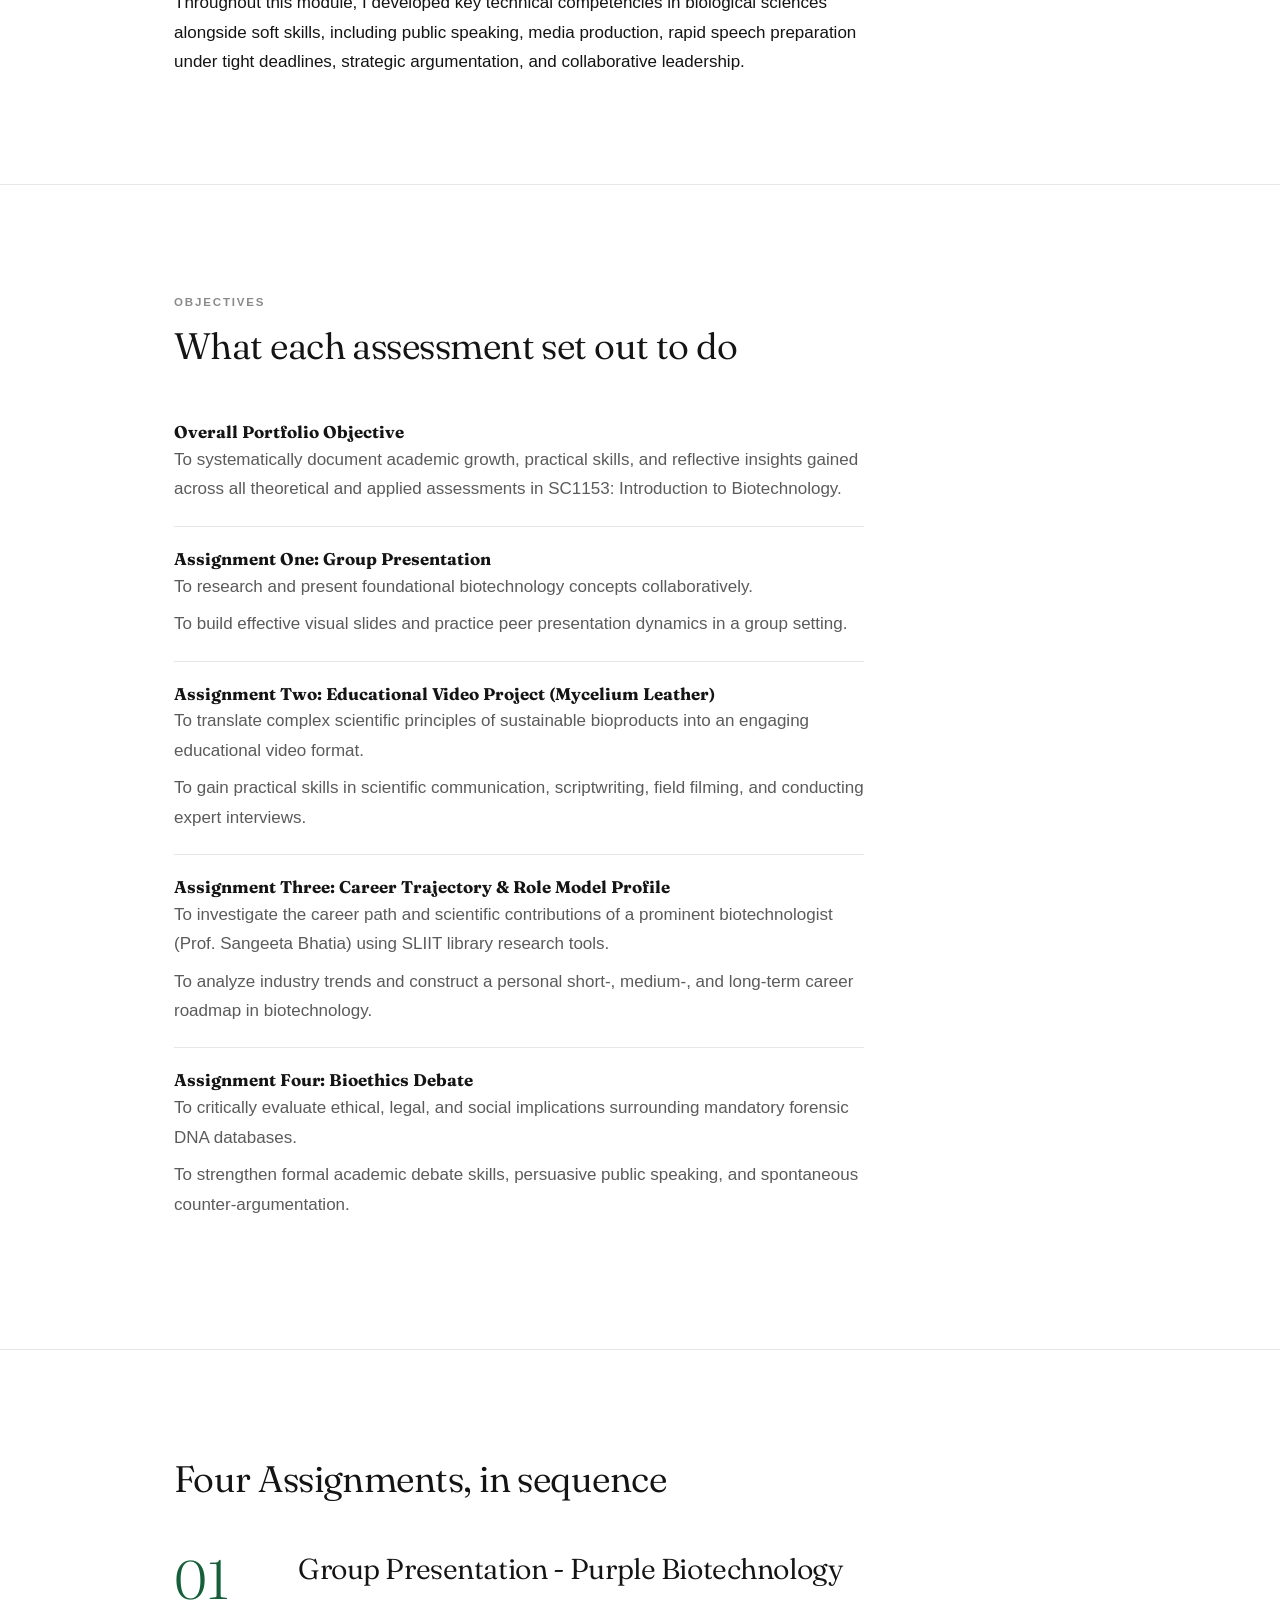
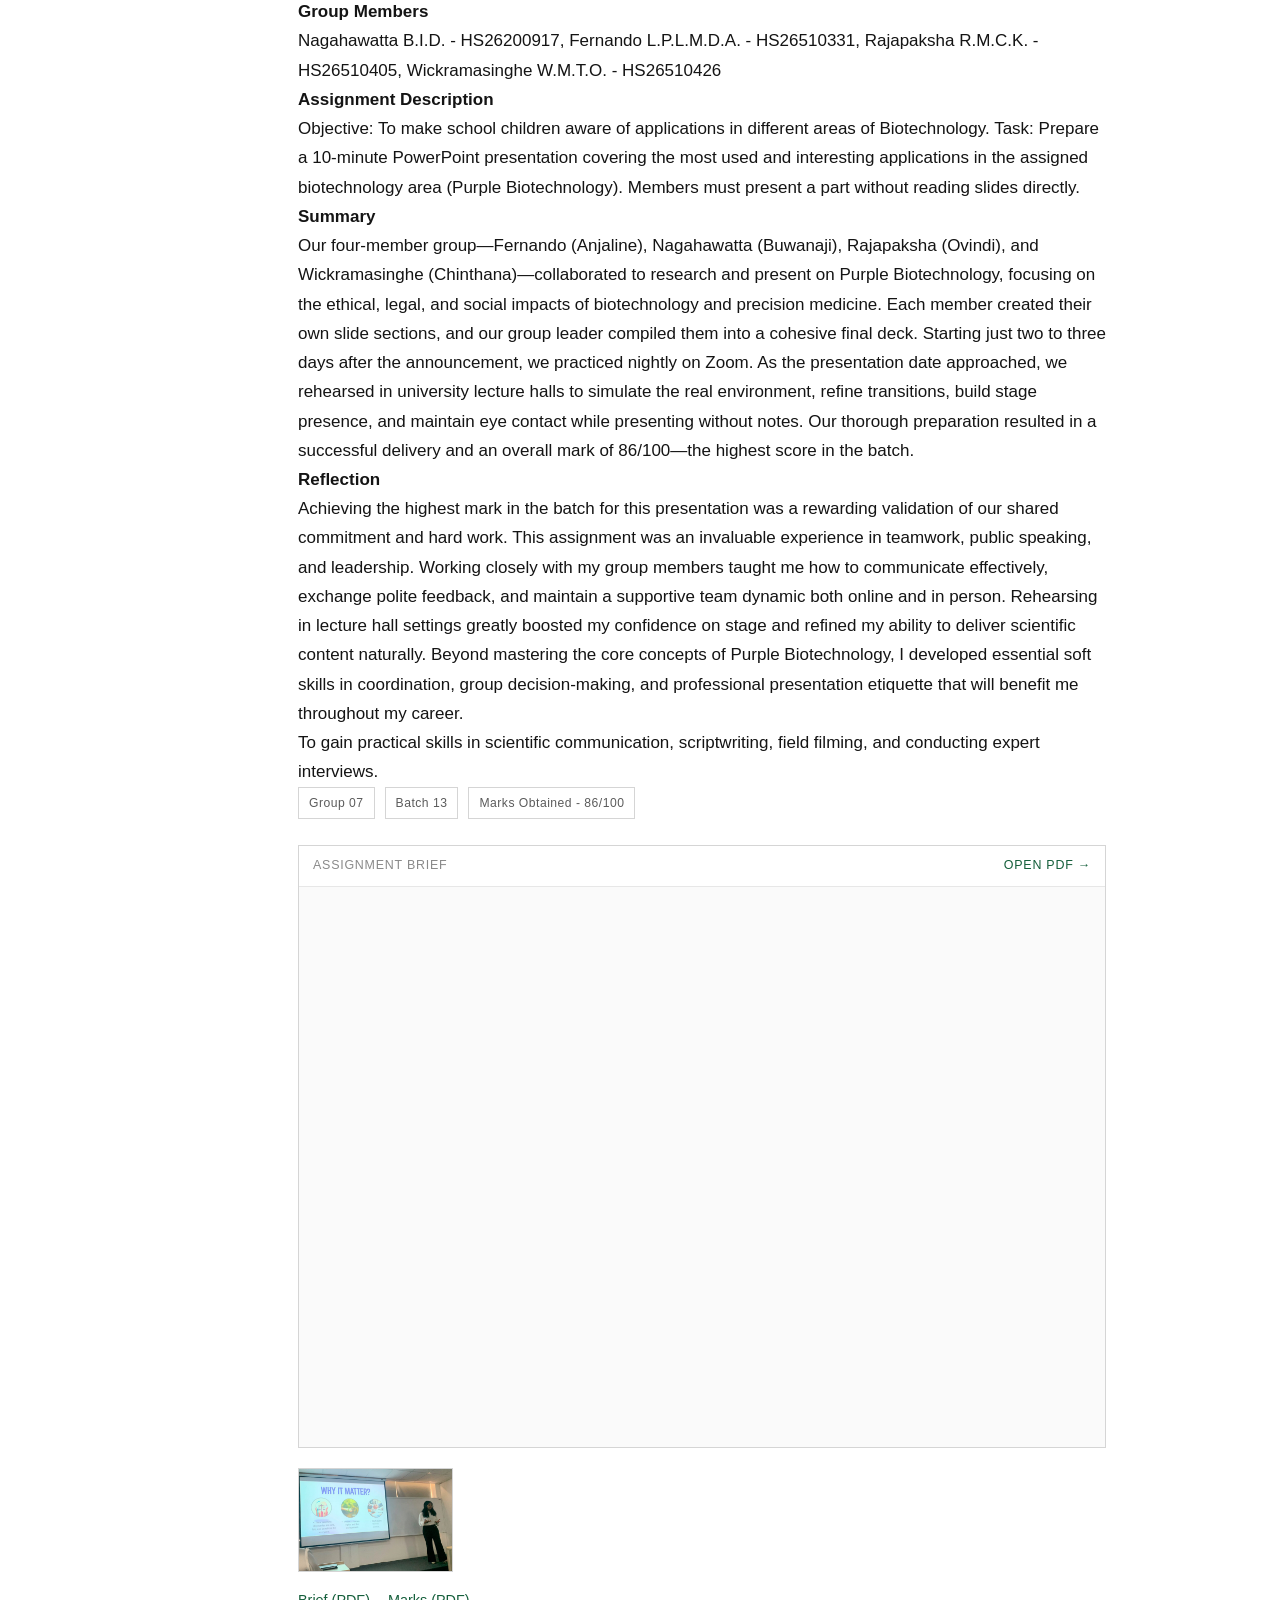
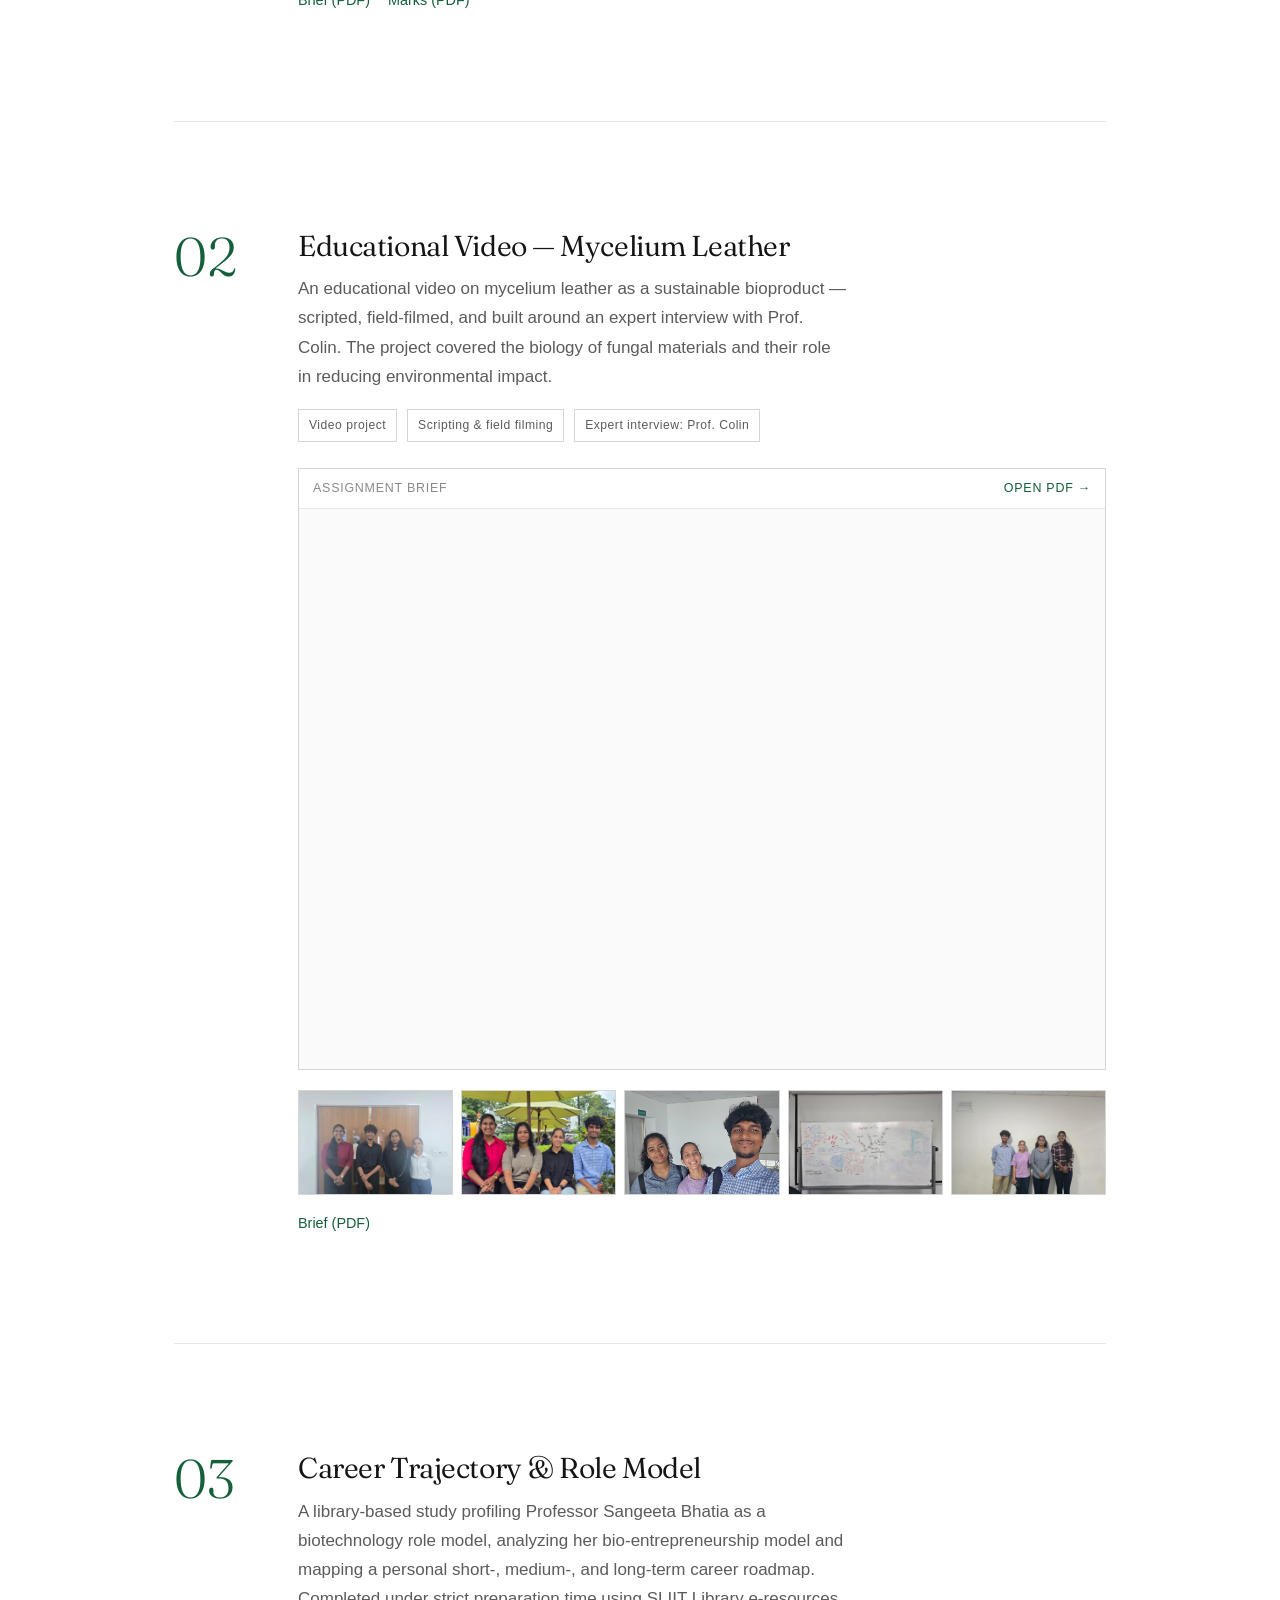
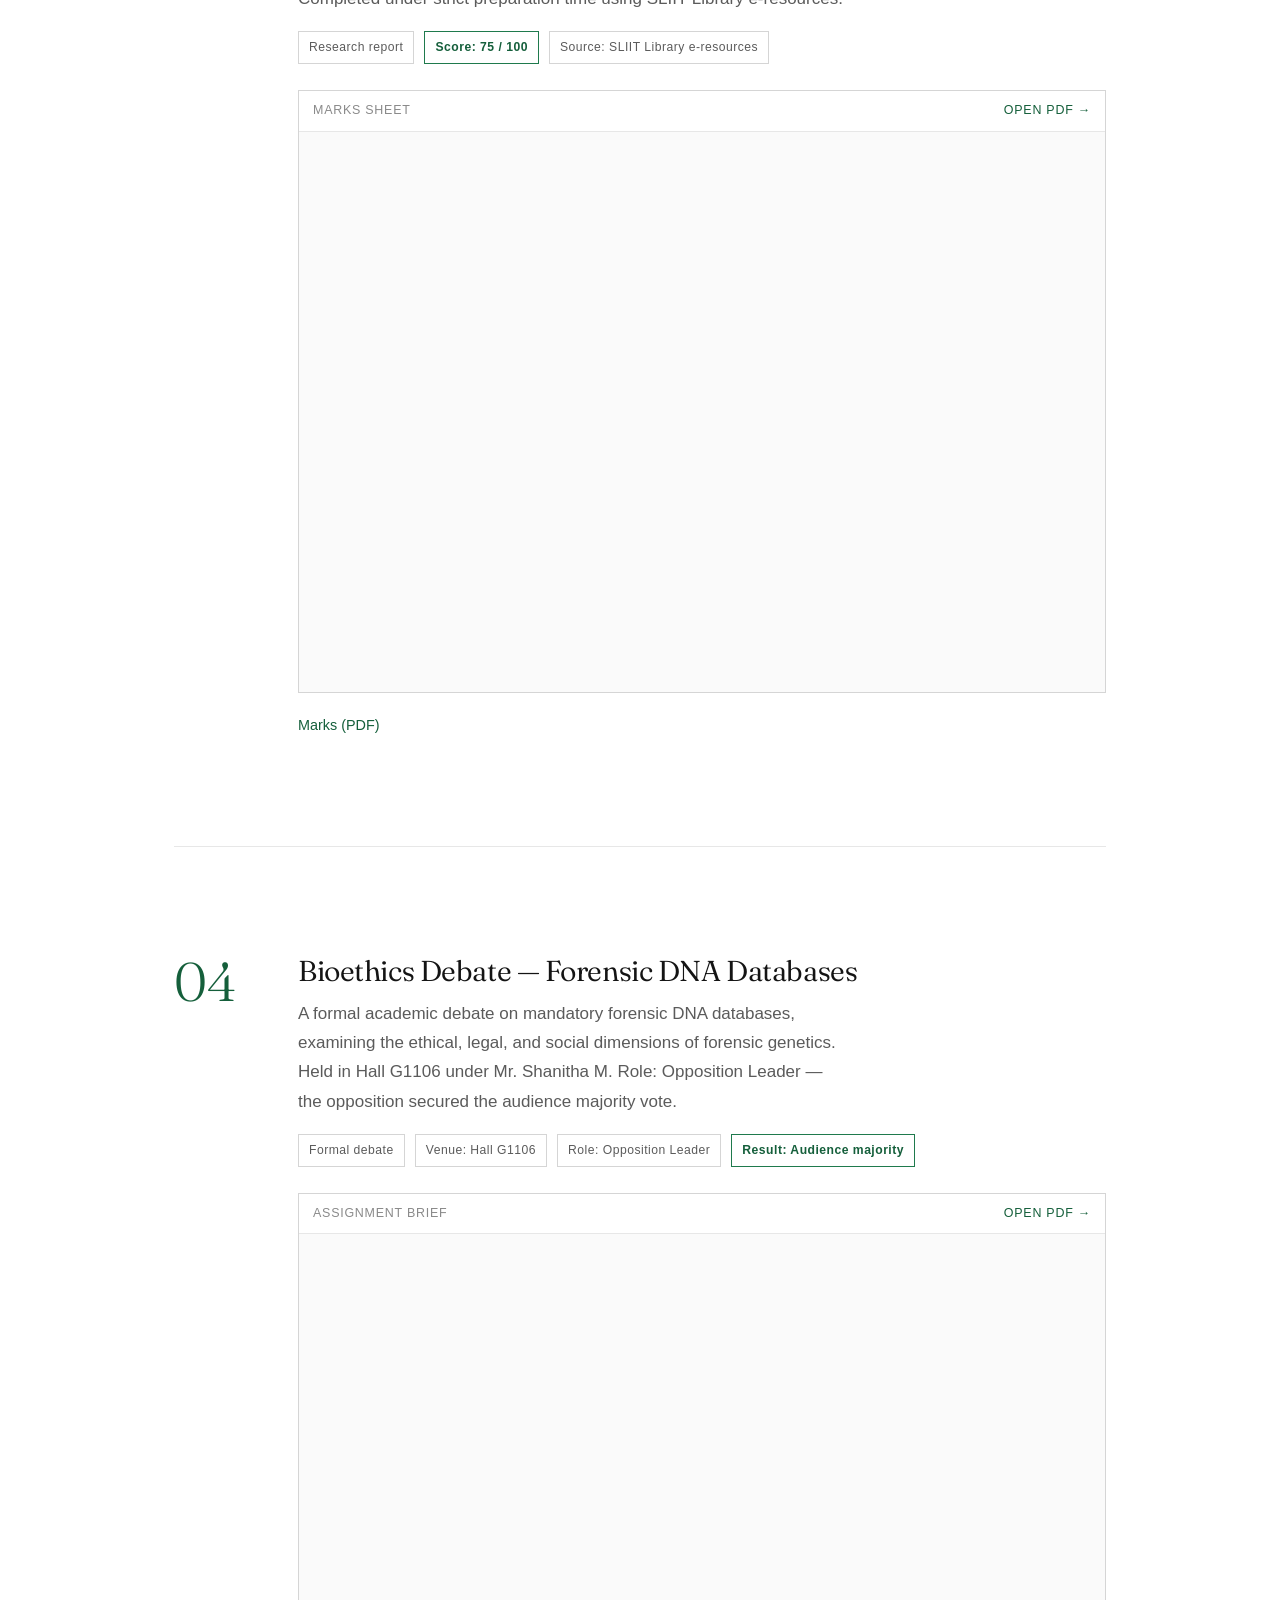
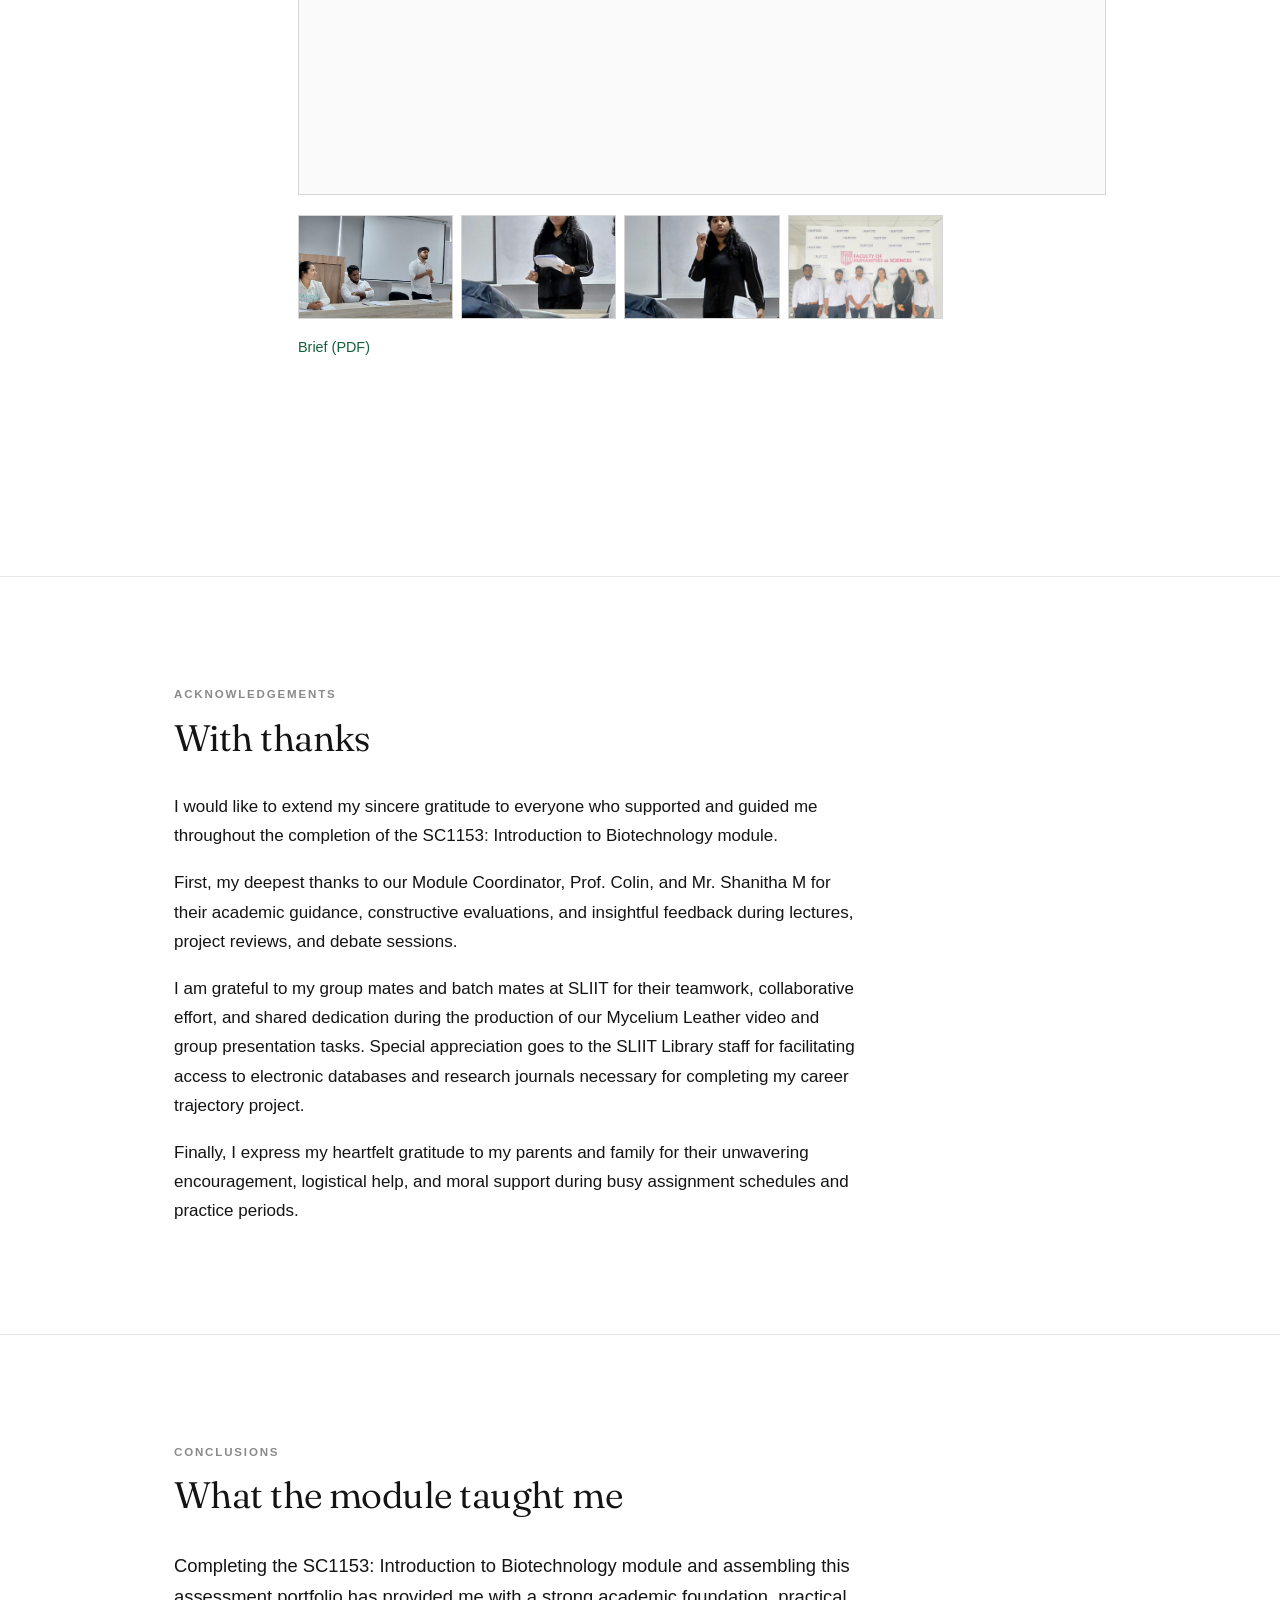
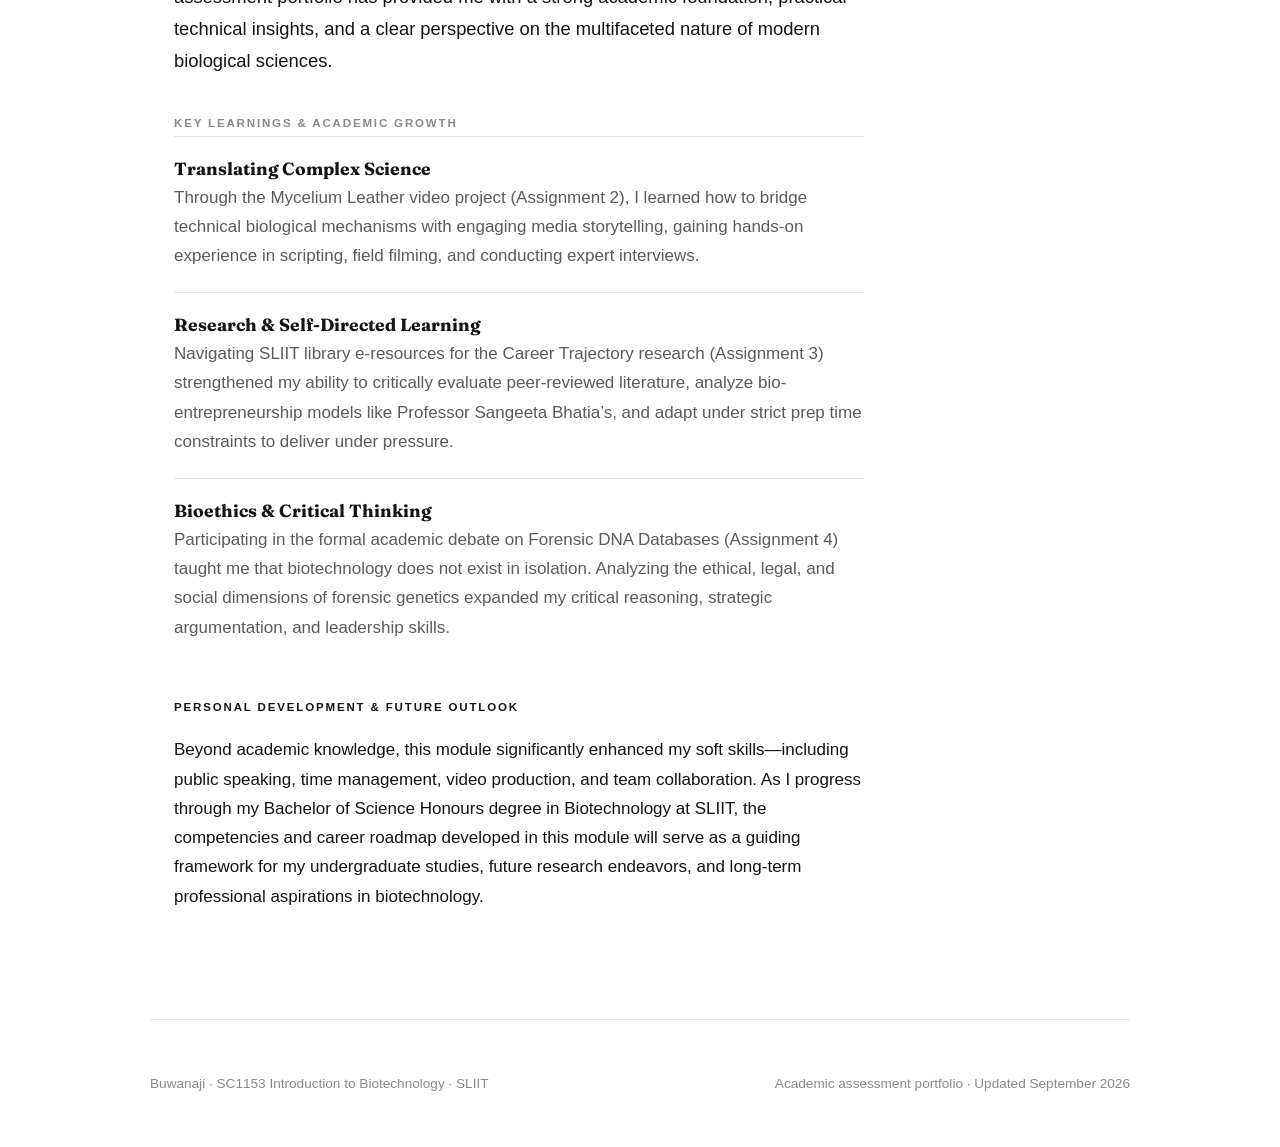
==== commit 8d1c8536: "Fix: Correct CSS selector typo that caused dark overlay to always show Changed .lb[dden] to .lb[hidd" ====
--- a/index.html
+++ b/index.html
@@ -249,7 +249,7 @@
     position:fixed;inset:0;background:rgba(18,18,18,.94);
     display:flex;align-items:center;justify-content:center;padding:24px;z-index:300;
   }
-  .lb[dden]{display:none}
+  .lb[hidden]{display:none}
   .lb img{max-width:92vw;max-height:88vh;border:1px solid #333}
   .lb__close{
     position:absolute;top:18px;right:22px;background:none;border:0;
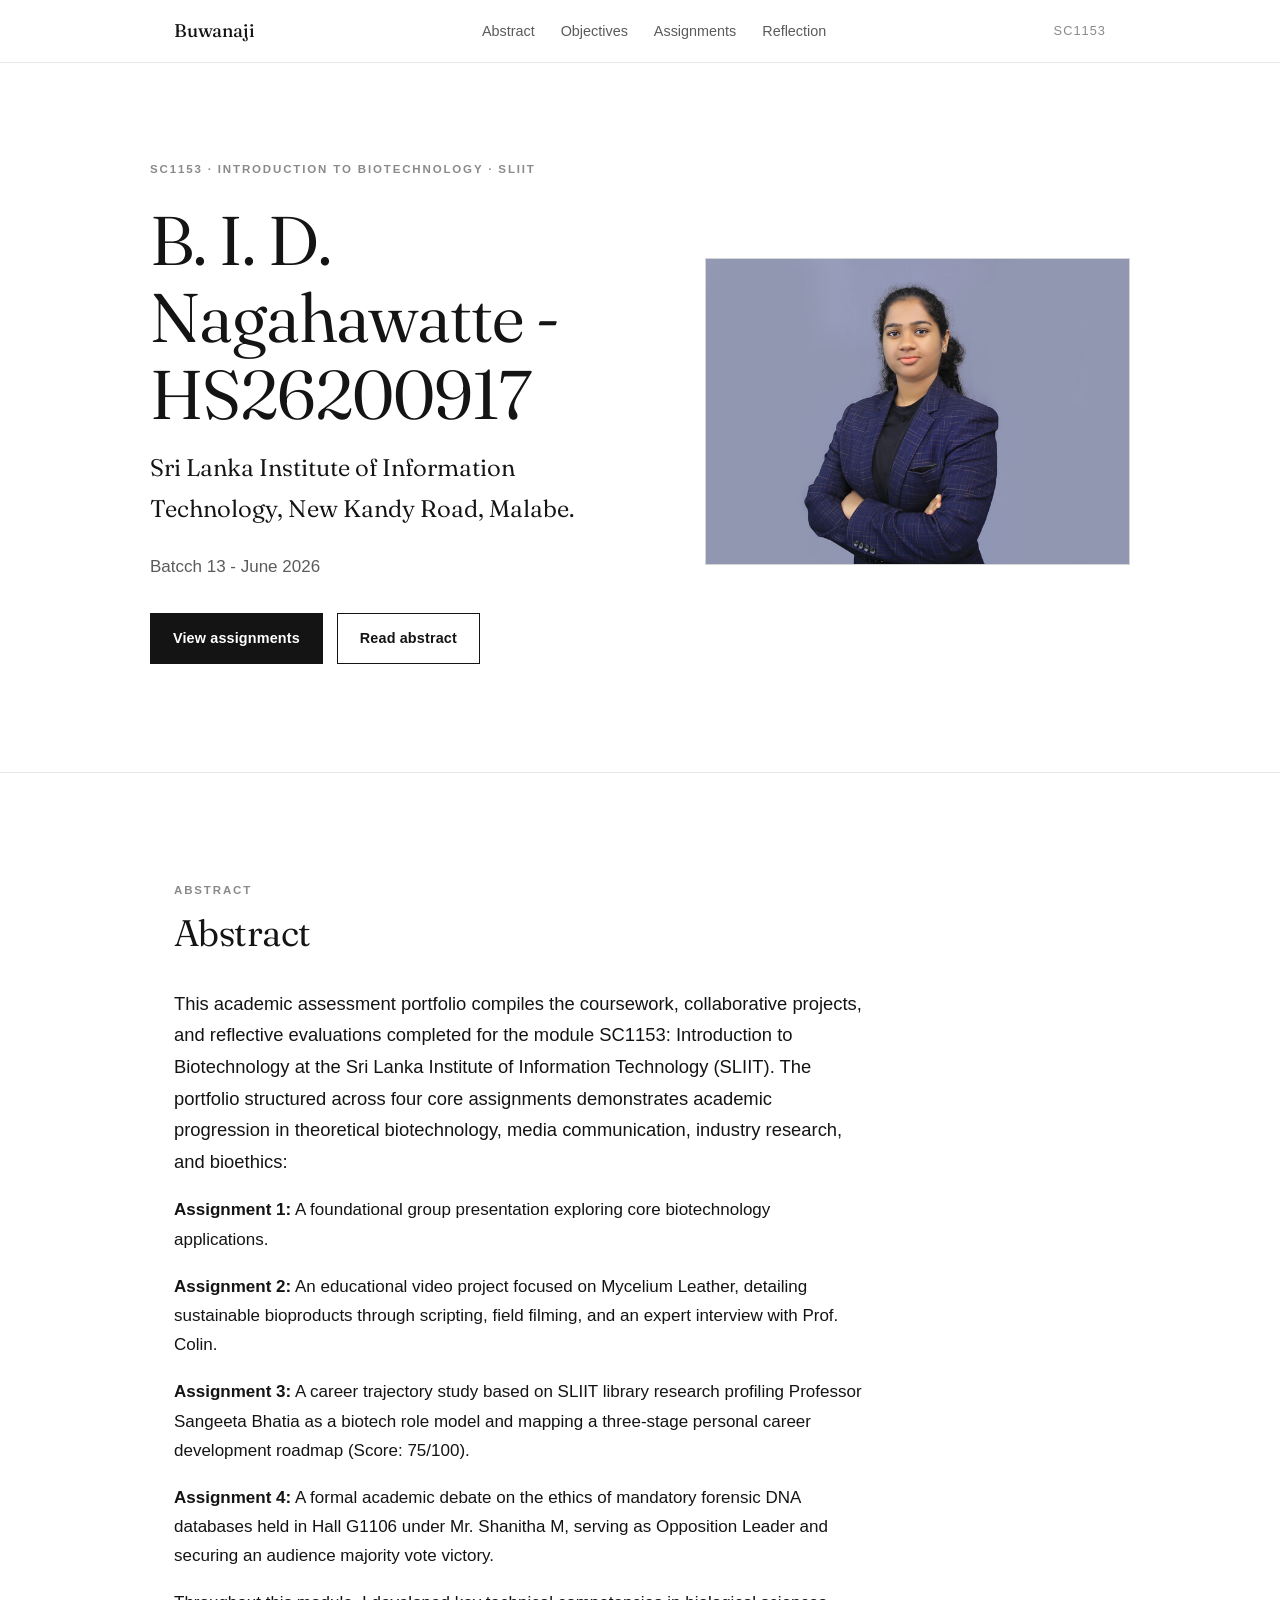
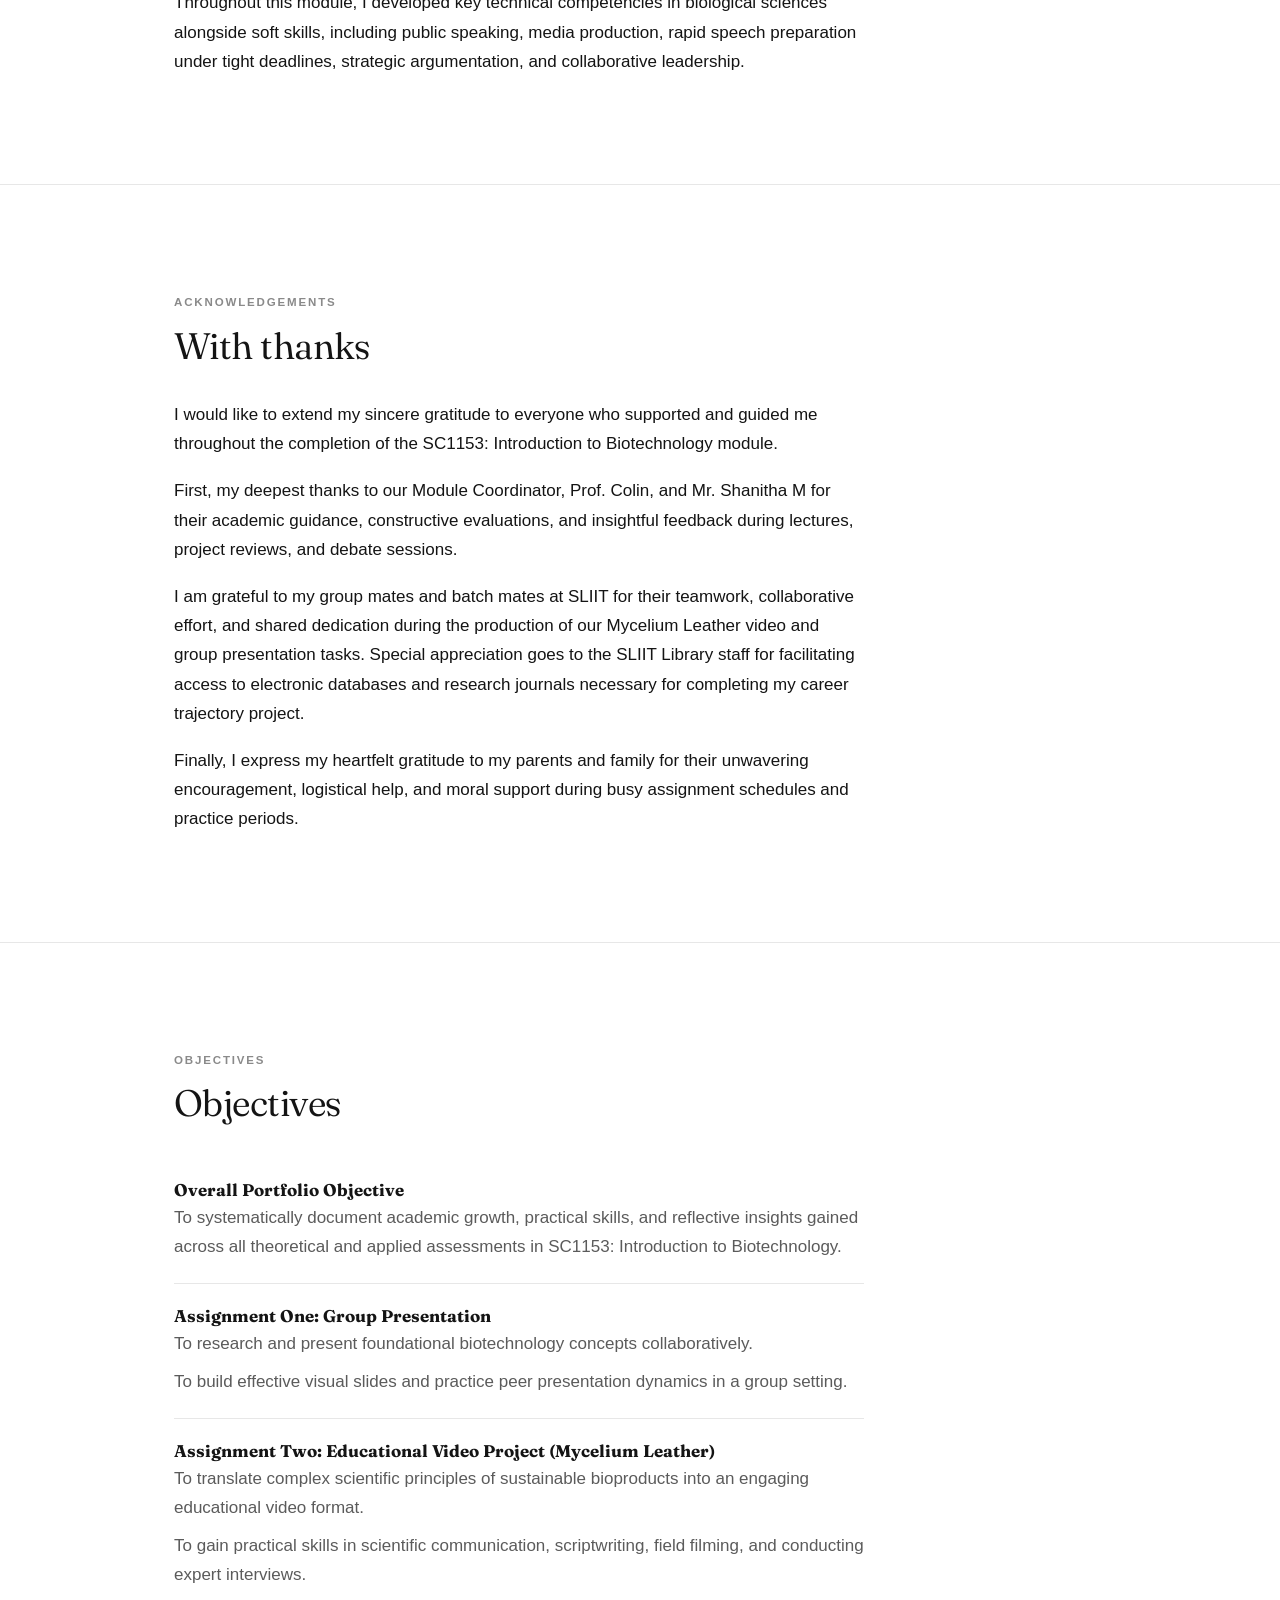
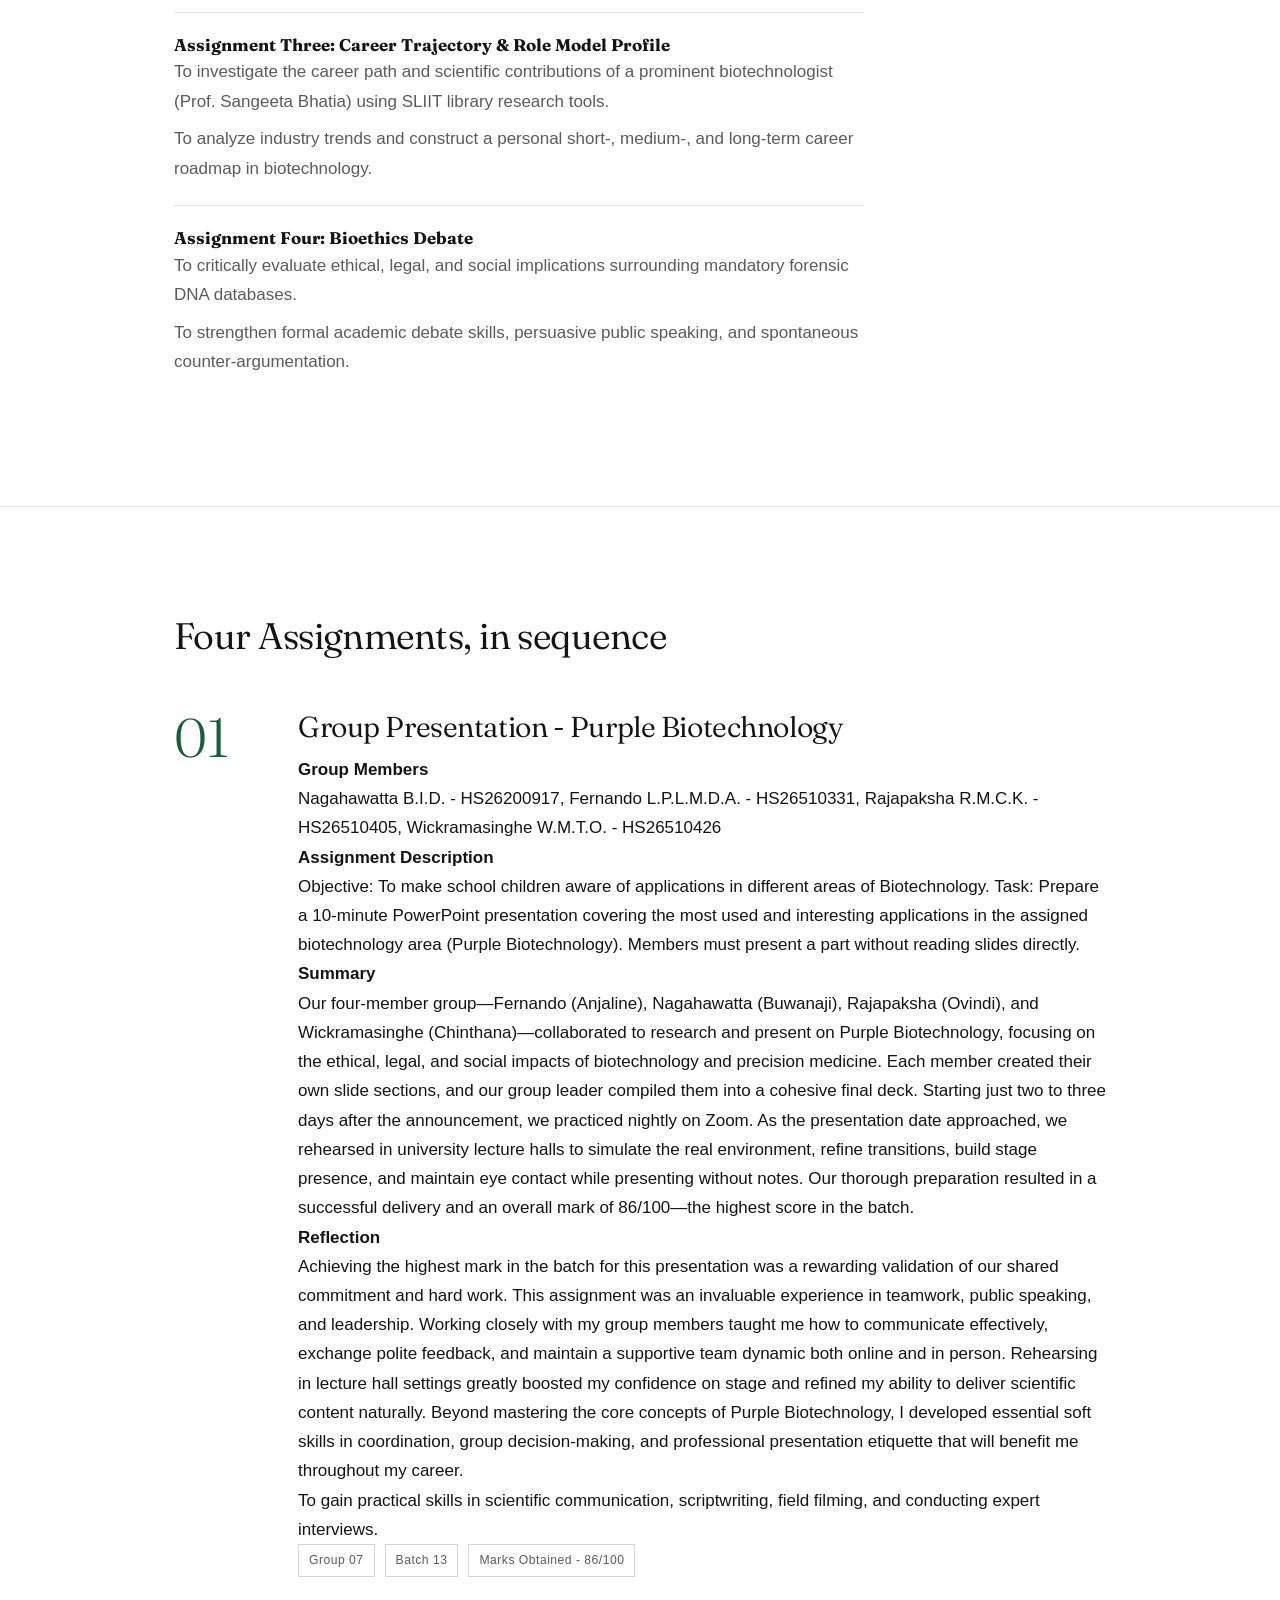
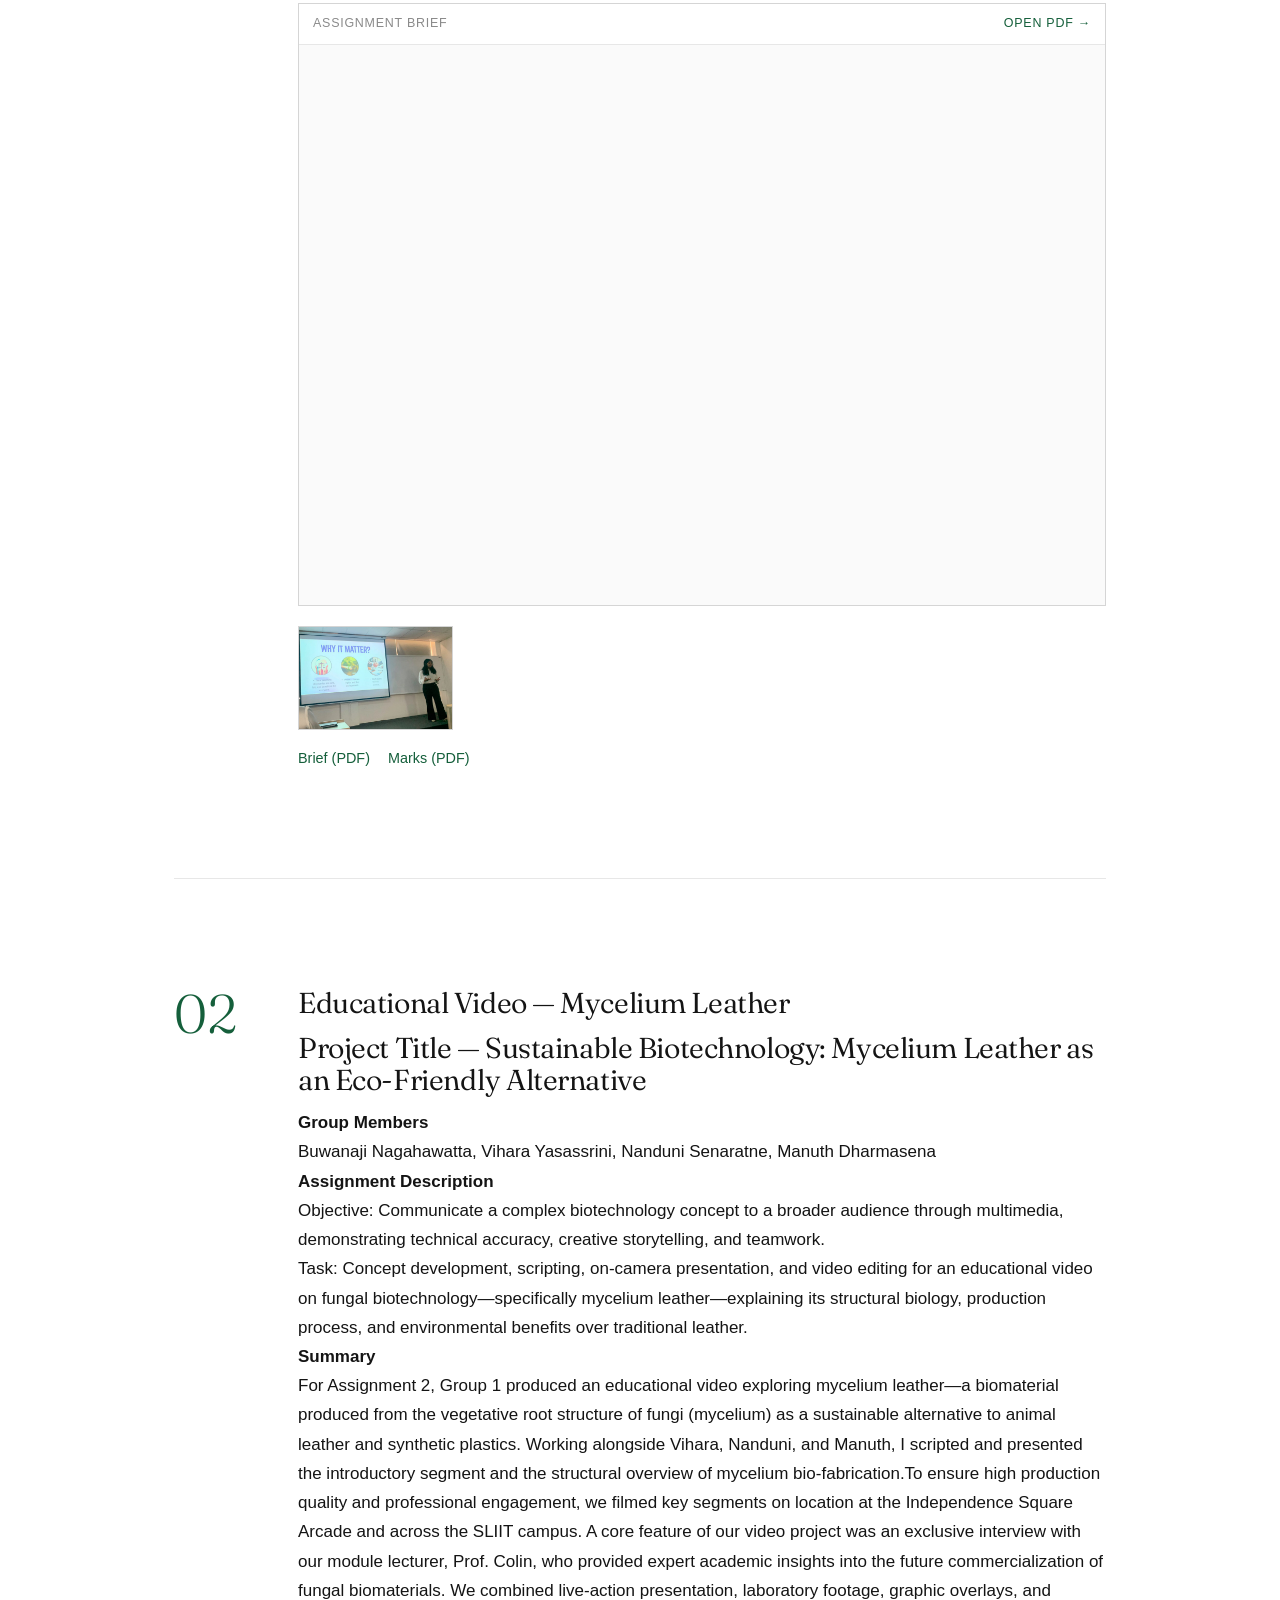
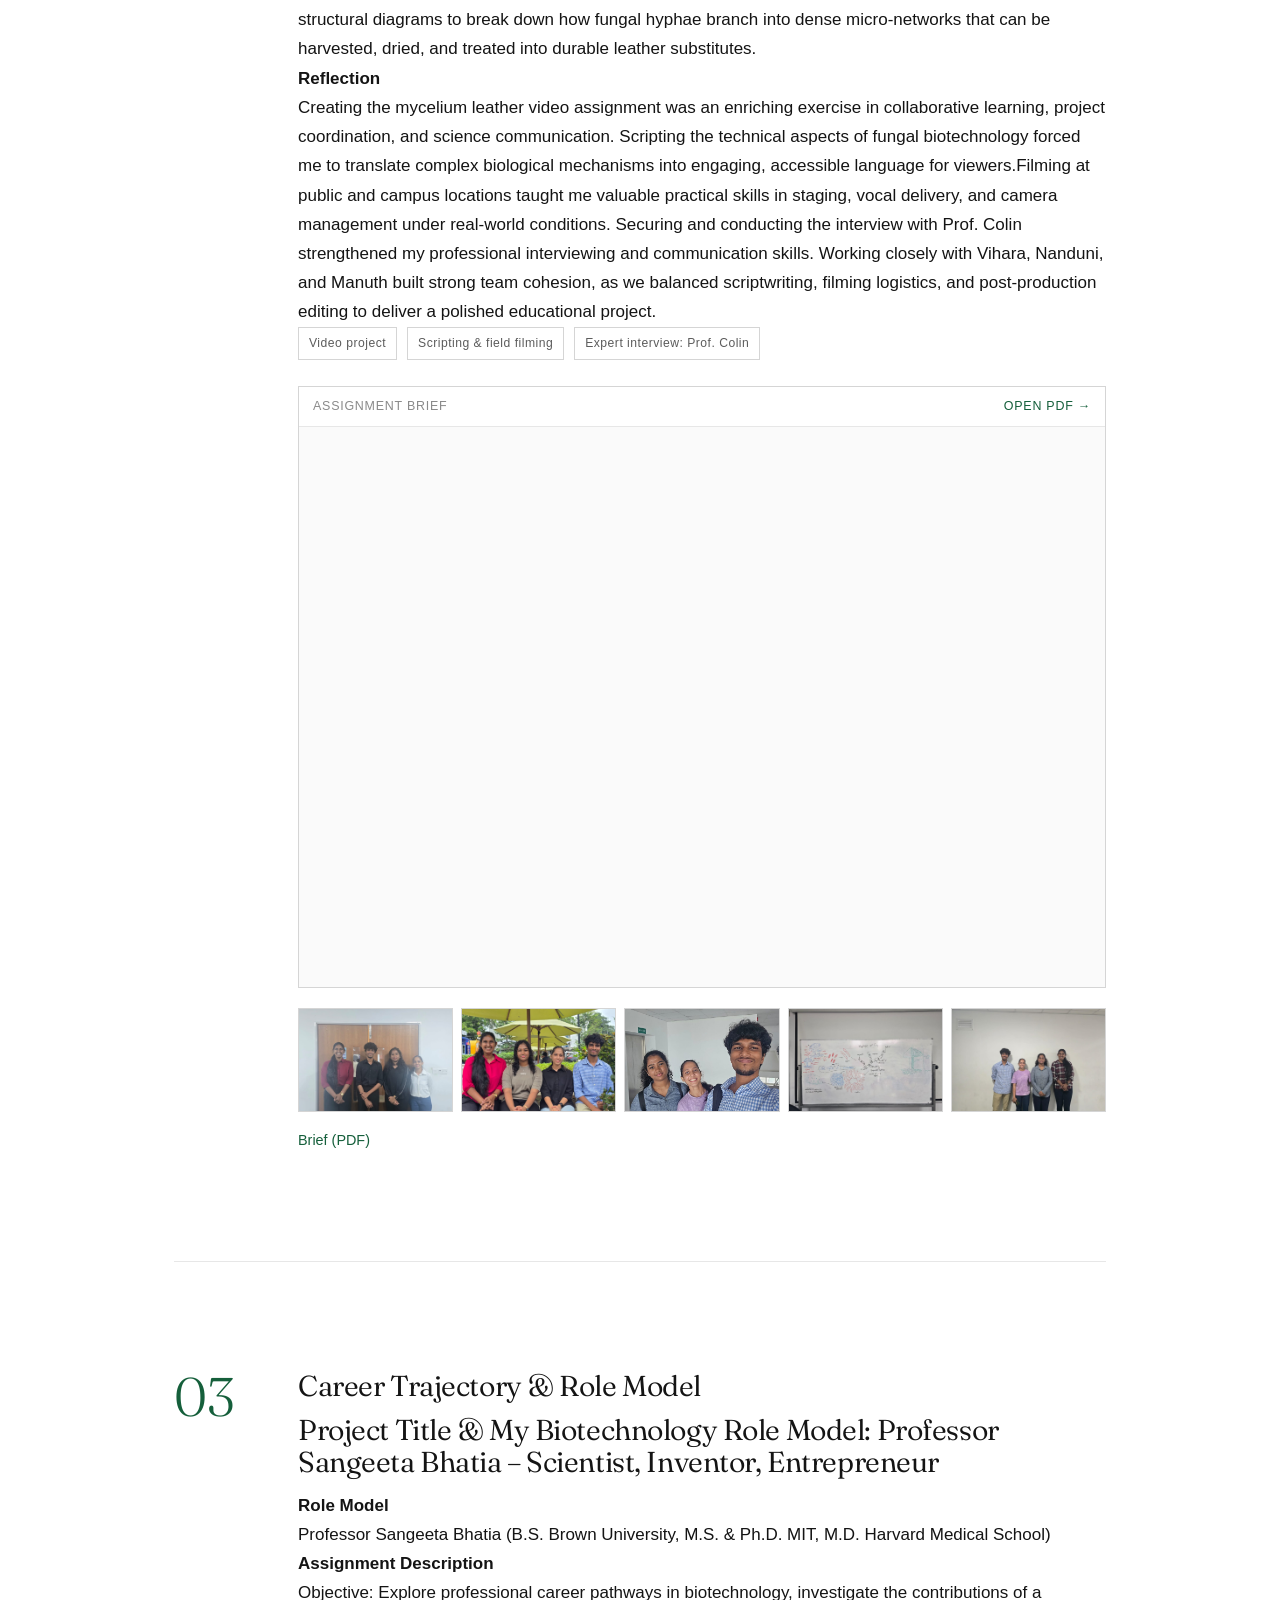
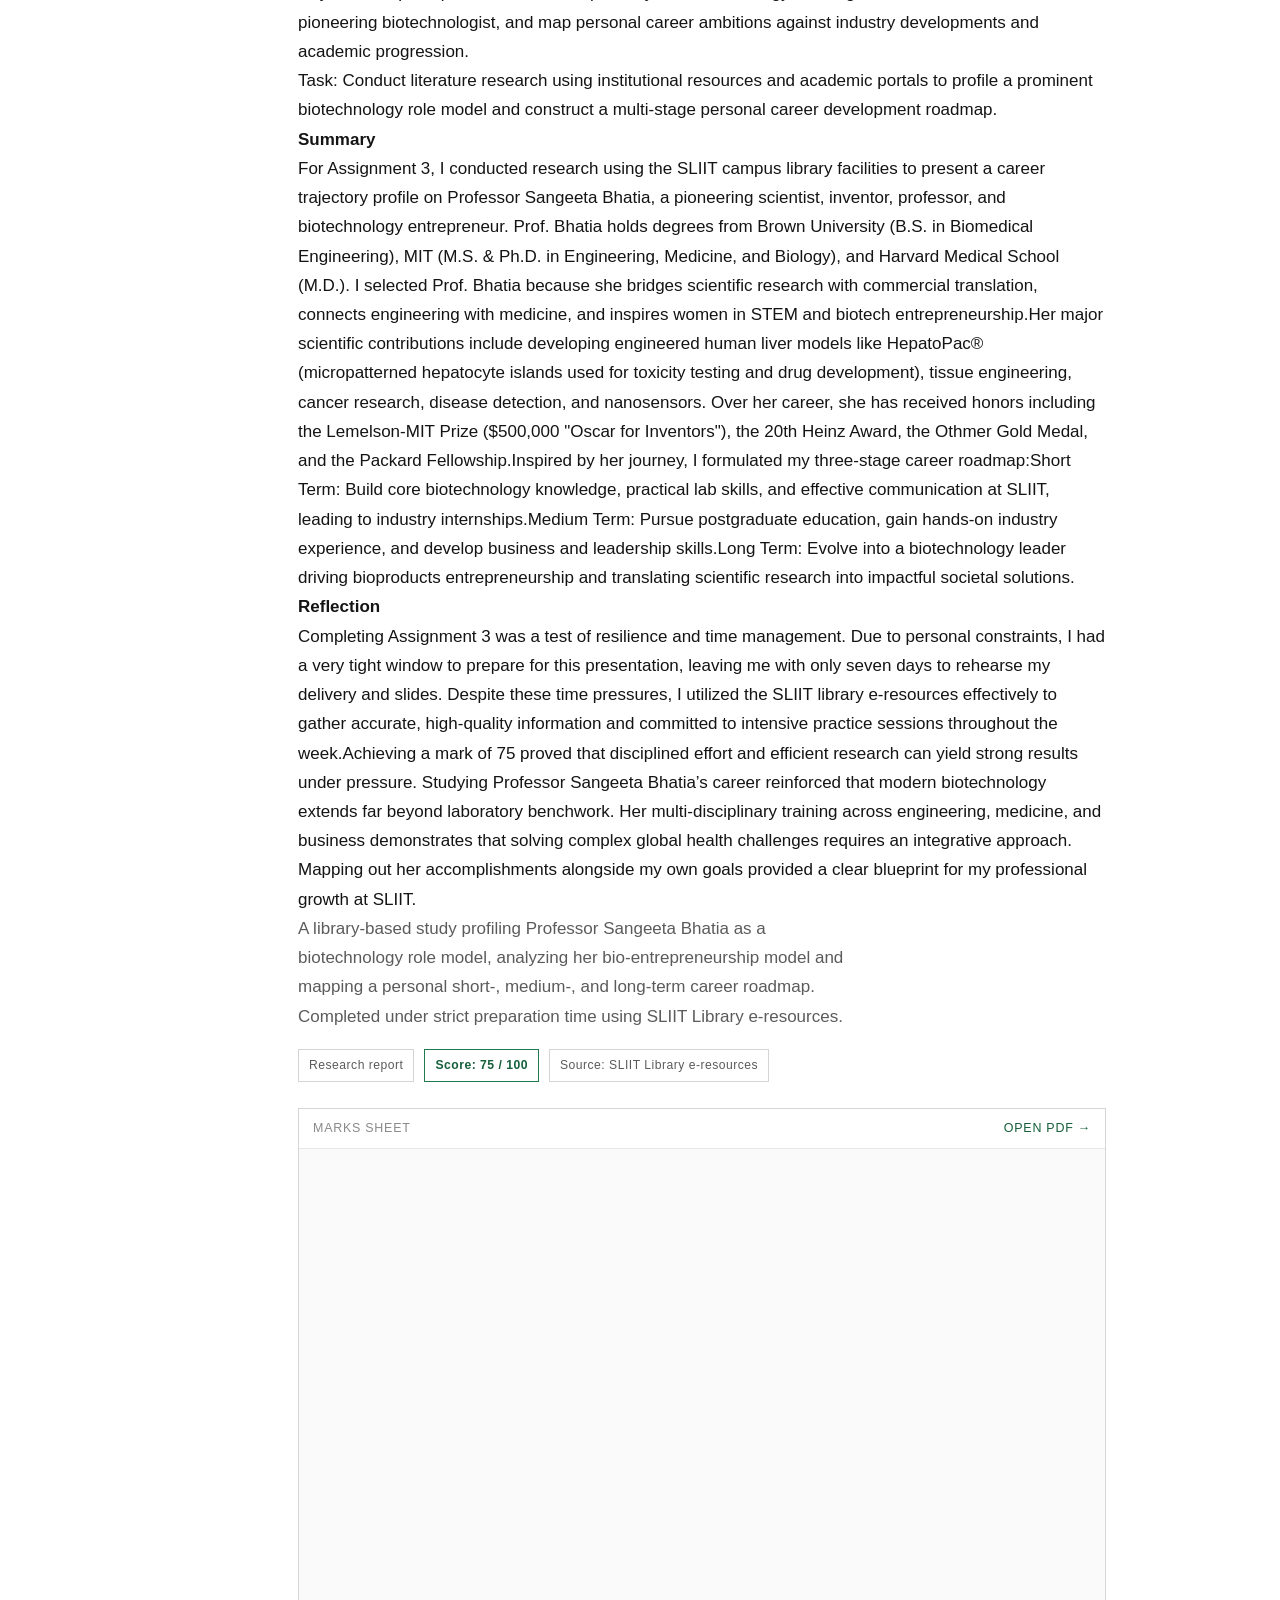
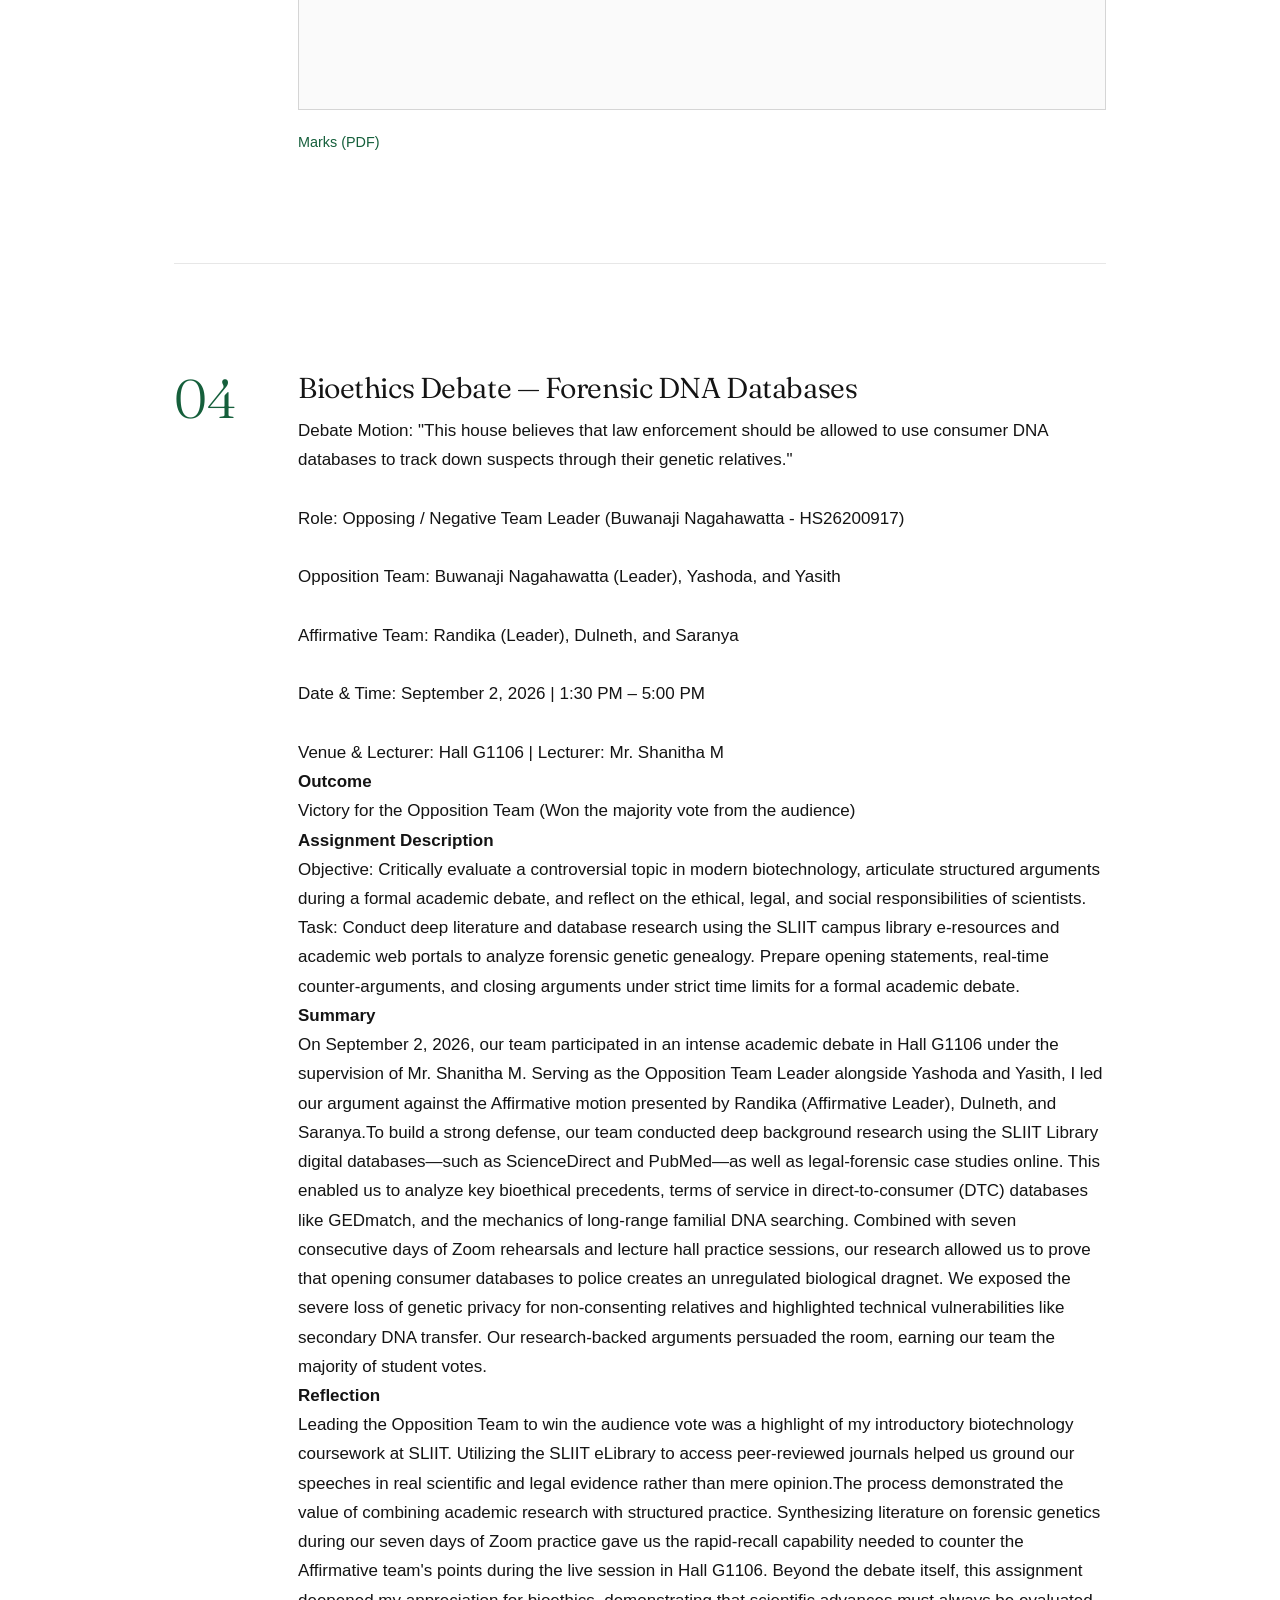
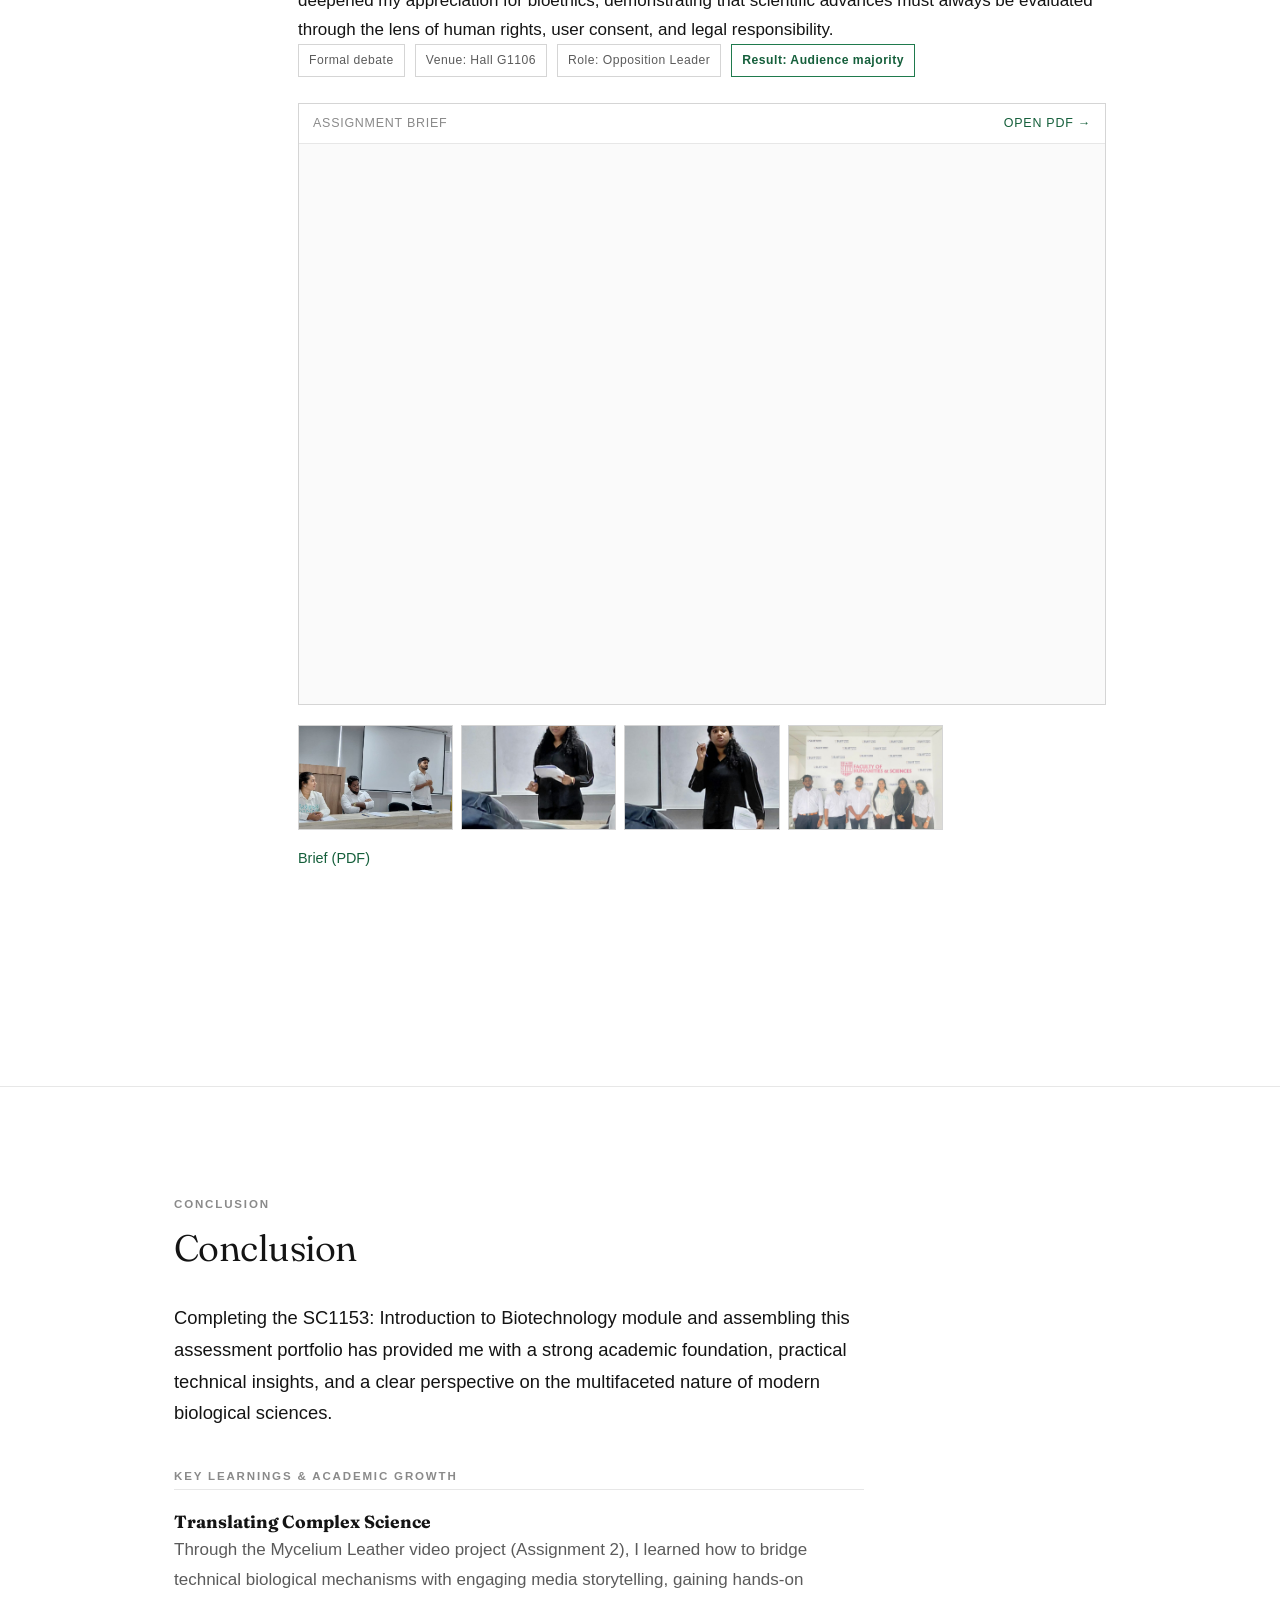
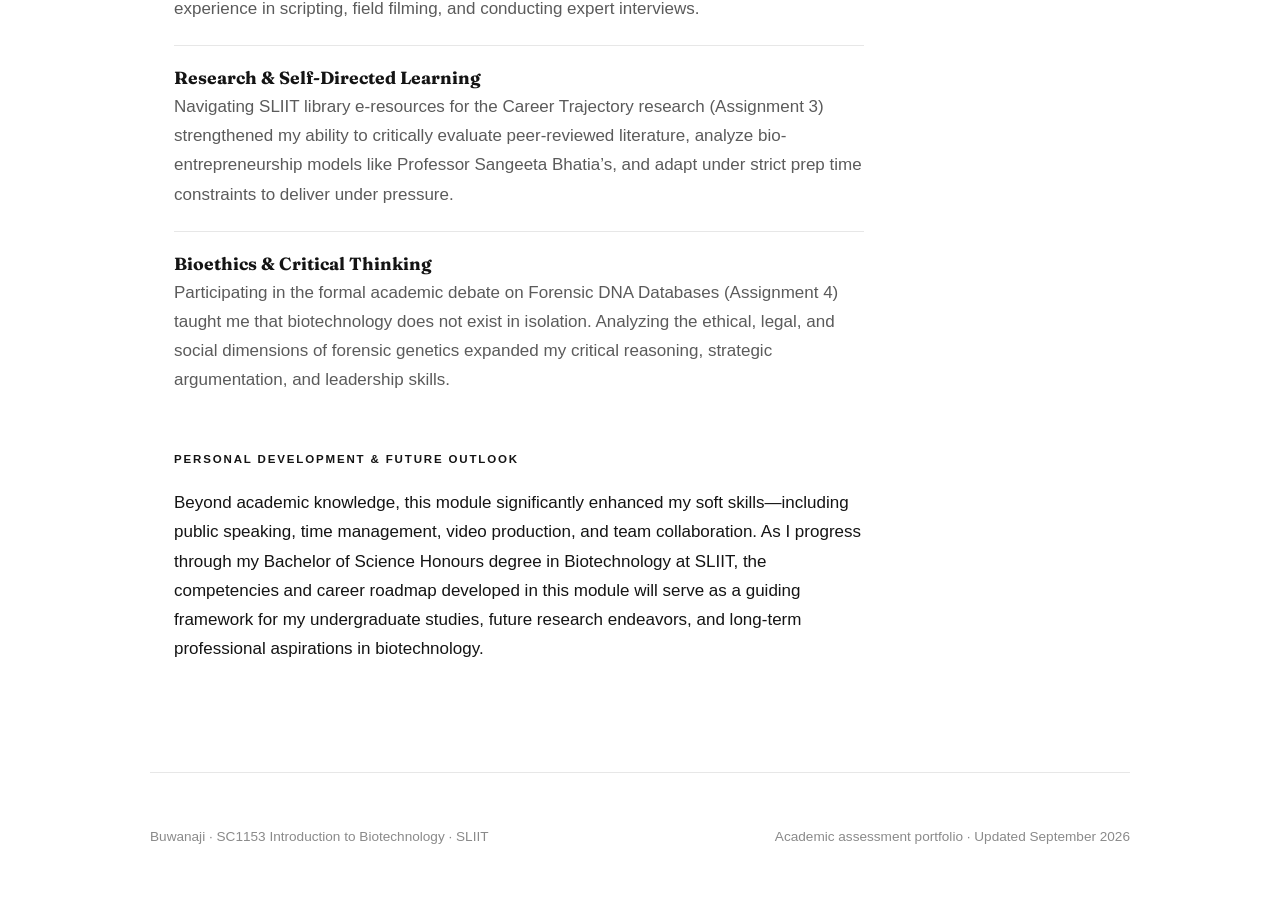
==== commit c9269e57: "Update index.html" ====
--- a/index.html
+++ b/index.html
@@ -318,12 +318,28 @@
     </div>
   </section>
 
+    <!-- ACKNOWLEDGEMENTS -->
+  <section class="section" id="acknowledgements">
+    <div class="wrap">
+      <div class="section__head">
+        <span class="eyebrow">Acknowledgements</span>
+        <h2>With thanks</h2>
+      </div>
+      <div class="prose">
+        <p>I would like to extend my sincere gratitude to everyone who supported and guided me throughout the completion of the SC1153: Introduction to Biotechnology module.</p>
+        <p>First, my deepest thanks to our Module Coordinator, Prof. Colin, and Mr. Shanitha M for their academic guidance, constructive evaluations, and insightful feedback during lectures, project reviews, and debate sessions.</p>
+        <p>I am grateful to my group mates and batch mates at SLIIT for their teamwork, collaborative effort, and shared dedication during the production of our Mycelium Leather video and group presentation tasks. Special appreciation goes to the SLIIT Library staff for facilitating access to electronic databases and research journals necessary for completing my career trajectory project.</p>
+        <p>Finally, I express my heartfelt gratitude to my parents and family for their unwavering encouragement, logistical help, and moral support during busy assignment schedules and practice periods.</p>
+      </div>
+    </div>
+  </section>
+
   <!-- OBJECTIVES -->
   <section class="section" id="objectives">
     <div class="wrap">
       <div class="section__head">
         <span class="eyebrow">Objectives</span>
-        <h2>What each assessment set out to do</h2>
+        <h2>Objectives</h2>
       </div>
       <div class="obj">
         <div class="obj__row">
@@ -407,7 +423,28 @@
         <div class="assignment__num">02</div>
         <div class="assignment__body">
           <h3>Educational Video &mdash; Mycelium Leather</h3>
-          <p class="assignment__desc">An educational video on mycelium leather as a sustainable bioproduct &mdash; scripted, field-filmed, and built around an expert interview with Prof. Colin. The project covered the biology of fungal materials and their role in reducing environmental impact.</p>
+          <h3>Project Title &mdash; Sustainable Biotechnology: Mycelium Leather as an Eco-Friendly Alternative</h3>
+           <div class="assign">
+            <div class="assign__row">
+          <h4>Group Members</h4>
+          <p>Buwanaji Nagahawatta, Vihara Yasassrini, Nanduni Senaratne, Manuth Dharmasena</p>
+ </div>
+             <div class="assign__row">
+          <h4>Assignment Description</h4>
+          <p>Objective: Communicate a complex biotechnology concept to a broader audience through multimedia, demonstrating technical accuracy, creative storytelling, and teamwork.</p>
+<p>Task: Concept development, scripting, on-camera presentation, and video editing for an educational video on fungal biotechnology—specifically mycelium leather—explaining its structural biology, production process, and environmental benefits over traditional leather.</p>
+             </div>
+        <div class="assign__row">
+          <h4>Summary</h4>
+          <p>​For Assignment 2, Group 1 produced an educational video exploring mycelium leather—a biomaterial produced from the vegetative root structure of fungi (mycelium) as a sustainable alternative to animal leather and synthetic plastics. Working alongside Vihara, Nanduni, and Manuth, I scripted and presented the introductory segment and the structural overview of mycelium bio-fabrication.
+​To ensure high production quality and professional engagement, we filmed key segments on location at the Independence Square Arcade and across the SLIIT campus. A core feature of our video project was an exclusive interview with our module lecturer, Prof. Colin, who provided expert academic insights into the future commercialization of fungal biomaterials. We combined live-action presentation, laboratory footage, graphic overlays, and structural diagrams to break down how fungal hyphae branch into dense micro-networks that can be harvested, dried, and treated into durable leather substitutes.</p>
+        </div>
+        <div class="assign__row">
+          <h4>Reflection</h4>
+          <p>Creating the mycelium leather video assignment was an enriching exercise in collaborative learning, project coordination, and science communication. Scripting the technical aspects of fungal biotechnology forced me to translate complex biological mechanisms into engaging, accessible language for viewers.
+​Filming at public and campus locations taught me valuable practical skills in staging, vocal delivery, and camera management under real-world conditions. Securing and conducting the interview with Prof. Colin strengthened my professional interviewing and communication skills. Working closely with Vihara, Nanduni, and Manuth built strong team cohesion, as we balanced scriptwriting, filming logistics, and post-production editing to deliver a polished educational project.</p>
+        </div>
+      </div>
           <ul class="meta">
             <li>Video project</li>
             <li>Scripting &amp; field filming</li>
@@ -432,6 +469,32 @@
         <div class="assignment__num">03</div>
         <div class="assignment__body">
           <h3>Career Trajectory &amp; Role Model</h3>
+          <h3>Project Title &amp; My Biotechnology Role Model: Professor Sangeeta Bhatia – Scientist, Inventor, Entrepreneur  </h3>
+          <div class="assign">
+            <div class="assign__row">
+          <h4>Role Model</h4>
+          <p>Professor Sangeeta Bhatia (B.S. Brown University, M.S. & Ph.D. MIT, M.D. Harvard Medical School)  </p>
+ </div>
+             <div class="assign__row">
+          <h4>Assignment Description</h4>
+          <p>Objective: Explore professional career pathways in biotechnology, investigate the contributions of a pioneering biotechnologist, and map personal career ambitions against industry developments and academic progression.</p>
+<p>Task: Conduct literature research using institutional resources and academic portals to profile a prominent biotechnology role model and construct a multi-stage personal career development roadmap.</p>
+             </div>
+        <div class="assign__row">
+          <h4>Summary</h4>
+          <p>​​For Assignment 3, I conducted research using the SLIIT campus library facilities to present a career trajectory profile on Professor Sangeeta Bhatia, a pioneering scientist, inventor, professor, and biotechnology entrepreneur. Prof. Bhatia holds degrees from Brown University (B.S. in Biomedical Engineering), MIT (M.S. & Ph.D. in Engineering, Medicine, and Biology), and Harvard Medical School (M.D.). I selected Prof. Bhatia because she bridges scientific research with commercial translation, connects engineering with medicine, and inspires women in STEM and biotech entrepreneurship.
+​Her major scientific contributions include developing engineered human liver models like HepatoPac®️ (micropatterned hepatocyte islands used for toxicity testing and drug development), tissue engineering, cancer research, disease detection, and nanosensors. Over her career, she has received honors including the Lemelson-MIT Prize ($500,000 "Oscar for Inventors"), the 20th Heinz Award, the Othmer Gold Medal, and the Packard Fellowship.
+​Inspired by her journey, I formulated my three-stage career roadmap:
+​Short Term: Build core biotechnology knowledge, practical lab skills, and effective communication at SLIIT, leading to industry internships.
+​Medium Term: Pursue postgraduate education, gain hands-on industry experience, and develop business and leadership skills.
+​Long Term: Evolve into a biotechnology leader driving bioproducts entrepreneurship and translating scientific research into impactful societal solutions.</p>
+        </div>
+        <div class="assign__row">
+          <h4>Reflection</h4>
+          <p>Completing Assignment 3 was a test of resilience and time management. Due to personal constraints, I had a very tight window to prepare for this presentation, leaving me with only seven days to rehearse my delivery and slides. Despite these time pressures, I utilized the SLIIT library e-resources effectively to gather accurate, high-quality information and committed to intensive practice sessions throughout the week.
+​Achieving a mark of 75 proved that disciplined effort and efficient research can yield strong results under pressure. Studying Professor Sangeeta Bhatia’s career reinforced that modern biotechnology extends far beyond laboratory benchwork. Her multi-disciplinary training across engineering, medicine, and business demonstrates that solving complex global health challenges requires an integrative approach. Mapping out her accomplishments alongside my own goals provided a clear blueprint for my professional growth at SLIIT.</p>
+        </div>
+      </div>
           <p class="assignment__desc">A library-based study profiling Professor Sangeeta Bhatia as a biotechnology role model, analyzing her bio-entrepreneurship model and mapping a personal short-, medium-, and long-term career roadmap. Completed under strict preparation time using SLIIT Library e-resources.</p>
           <ul class="meta">
             <li>Research report</li>
@@ -450,7 +513,33 @@
         <div class="assignment__num">04</div>
         <div class="assignment__body">
           <h3>Bioethics Debate &mdash; Forensic DNA Databases</h3>
-          <p class="assignment__desc">A formal academic debate on mandatory forensic DNA databases, examining the ethical, legal, and social dimensions of forensic genetics. Held in Hall G1106 under Mr. Shanitha M. Role: Opposition Leader &mdash; the opposition secured the audience majority vote.</p>
+          <p>Debate Motion: "This house believes that law enforcement should be allowed to use consumer DNA databases to track down suspects through their genetic relatives."</p>
+​<p>Role: Opposing / Negative Team Leader (Buwanaji Nagahawatta - HS26200917)</p>
+​<p>Opposition Team: Buwanaji Nagahawatta (Leader), Yashoda, and Yasith</p>
+​<p>Affirmative Team: Randika (Leader), Dulneth, and Saranya</p>
+​<p>Date & Time: September 2, 2026 | 1:30 PM – 5:00 PM</p>
+​<p>Venue & Lecturer: Hall G1106 | Lecturer: Mr. Shanitha M </p>
+          <div class="assign">
+            <div class="assign__row">
+          <h4>Outcome</h4>
+          <p>Victory for the Opposition Team (Won the majority vote from the audience)</p>
+ </div>
+             <div class="assign__row">
+          <h4>Assignment Description</h4>
+          <p>Objective: ​Critically evaluate a controversial topic in modern biotechnology, articulate structured arguments during a formal academic debate, and reflect on the ethical, legal, and social responsibilities of scientists.</p>
+<p>Task: Conduct deep literature and database research using the SLIIT campus library e-resources and academic web portals to analyze forensic genetic genealogy. Prepare opening statements, real-time counter-arguments, and closing arguments under strict time limits for a formal academic debate.</p>
+             </div>
+        <div class="assign__row">
+          <h4>Summary</h4>
+          <p>​​On September 2, 2026, our team participated in an intense academic debate in Hall G1106 under the supervision of Mr. Shanitha M. Serving as the Opposition Team Leader alongside Yashoda and Yasith, I led our argument against the Affirmative motion presented by Randika (Affirmative Leader), Dulneth, and Saranya.
+​To build a strong defense, our team conducted deep background research using the SLIIT Library digital databases—such as ScienceDirect and PubMed—as well as legal-forensic case studies online. This enabled us to analyze key bioethical precedents, terms of service in direct-to-consumer (DTC) databases like GEDmatch, and the mechanics of long-range familial DNA searching. Combined with seven consecutive days of Zoom rehearsals and lecture hall practice sessions, our research allowed us to prove that opening consumer databases to police creates an unregulated biological dragnet. We exposed the severe loss of genetic privacy for non-consenting relatives and highlighted technical vulnerabilities like secondary DNA transfer. Our research-backed arguments persuaded the room, earning our team the majority of student votes.</p>
+        </div>
+        <div class="assign__row">
+          <h4>Reflection</h4>
+          <p>Leading the Opposition Team to win the audience vote was a highlight of my introductory biotechnology coursework at SLIIT. Utilizing the SLIIT eLibrary to access peer-reviewed journals helped us ground our speeches in real scientific and legal evidence rather than mere opinion.
+​The process demonstrated the value of combining academic research with structured practice. Synthesizing literature on forensic genetics during our seven days of Zoom practice gave us the rapid-recall capability needed to counter the Affirmative team's points during the live session in Hall G1106. Beyond the debate itself, this assignment deepened my appreciation for bioethics, demonstrating that scientific advances must always be evaluated through the lens of human rights, user consent, and legal responsibility.</p>
+        </div>
+      </div>
           <ul class="meta">
             <li>Formal debate</li>
             <li>Venue: Hall G1106</li>
@@ -473,28 +562,12 @@
     </div>
   </section>
 
-  <!-- ACKNOWLEDGEMENTS -->
-  <section class="section" id="acknowledgements">
-    <div class="wrap">
-      <div class="section__head">
-        <span class="eyebrow">Acknowledgements</span>
-        <h2>With thanks</h2>
-      </div>
-      <div class="prose">
-        <p>I would like to extend my sincere gratitude to everyone who supported and guided me throughout the completion of the SC1153: Introduction to Biotechnology module.</p>
-        <p>First, my deepest thanks to our Module Coordinator, Prof. Colin, and Mr. Shanitha M for their academic guidance, constructive evaluations, and insightful feedback during lectures, project reviews, and debate sessions.</p>
-        <p>I am grateful to my group mates and batch mates at SLIIT for their teamwork, collaborative effort, and shared dedication during the production of our Mycelium Leather video and group presentation tasks. Special appreciation goes to the SLIIT Library staff for facilitating access to electronic databases and research journals necessary for completing my career trajectory project.</p>
-        <p>Finally, I express my heartfelt gratitude to my parents and family for their unwavering encouragement, logistical help, and moral support during busy assignment schedules and practice periods.</p>
-      </div>
-    </div>
-  </section>
-
-  <!-- REFLECTION / CONCLUSION -->
+  <!-- CONCLUSION -->
   <section class="section" id="reflection">
     <div class="wrap">
       <div class="section__head">
-        <span class="eyebrow">Conclusions</span>
-        <h2>What the module taught me</h2>
+        <span class="eyebrow">Conclusion</span>
+        <h2>Conclusion</h2>
       </div>
       <div class="prose">
         <p class="lede">Completing the SC1153: Introduction to Biotechnology module and assembling this assessment portfolio has provided me with a strong academic foundation, practical technical insights, and a clear perspective on the multifaceted nature of modern biological sciences.</p>
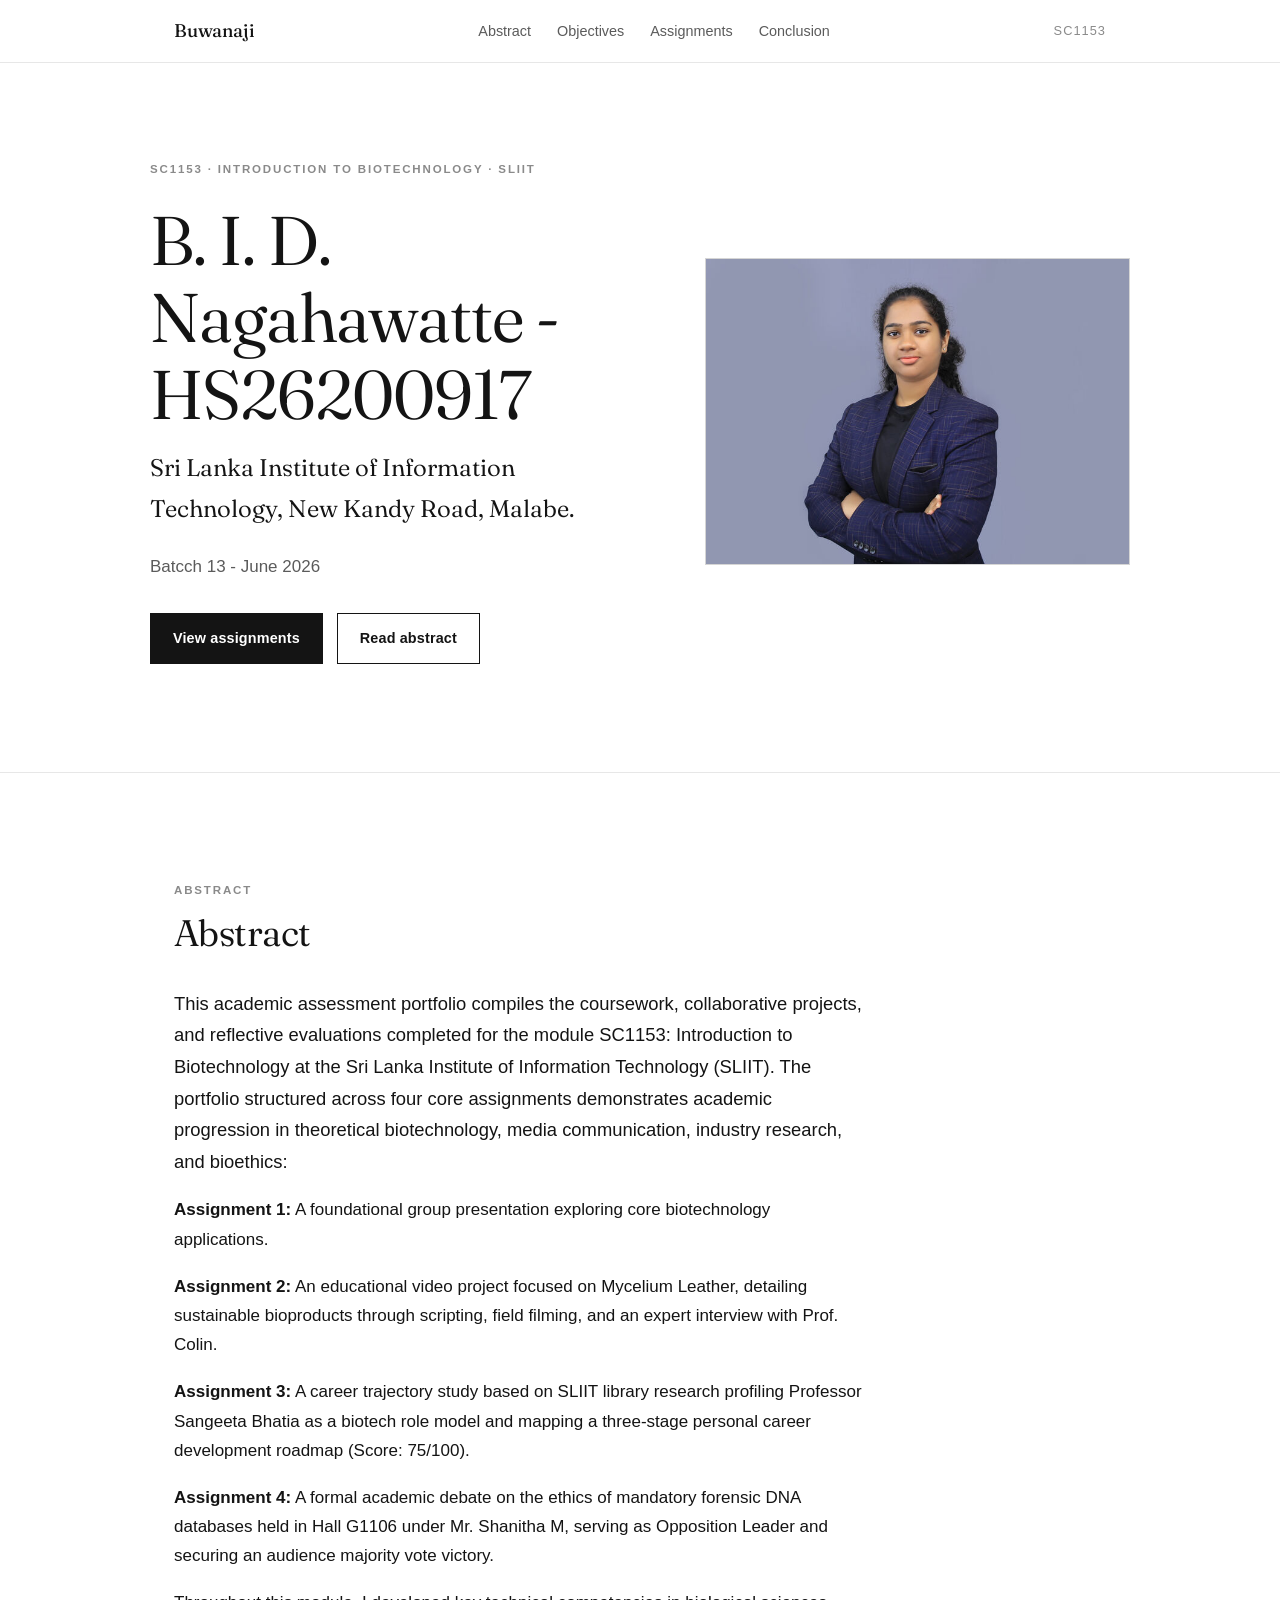
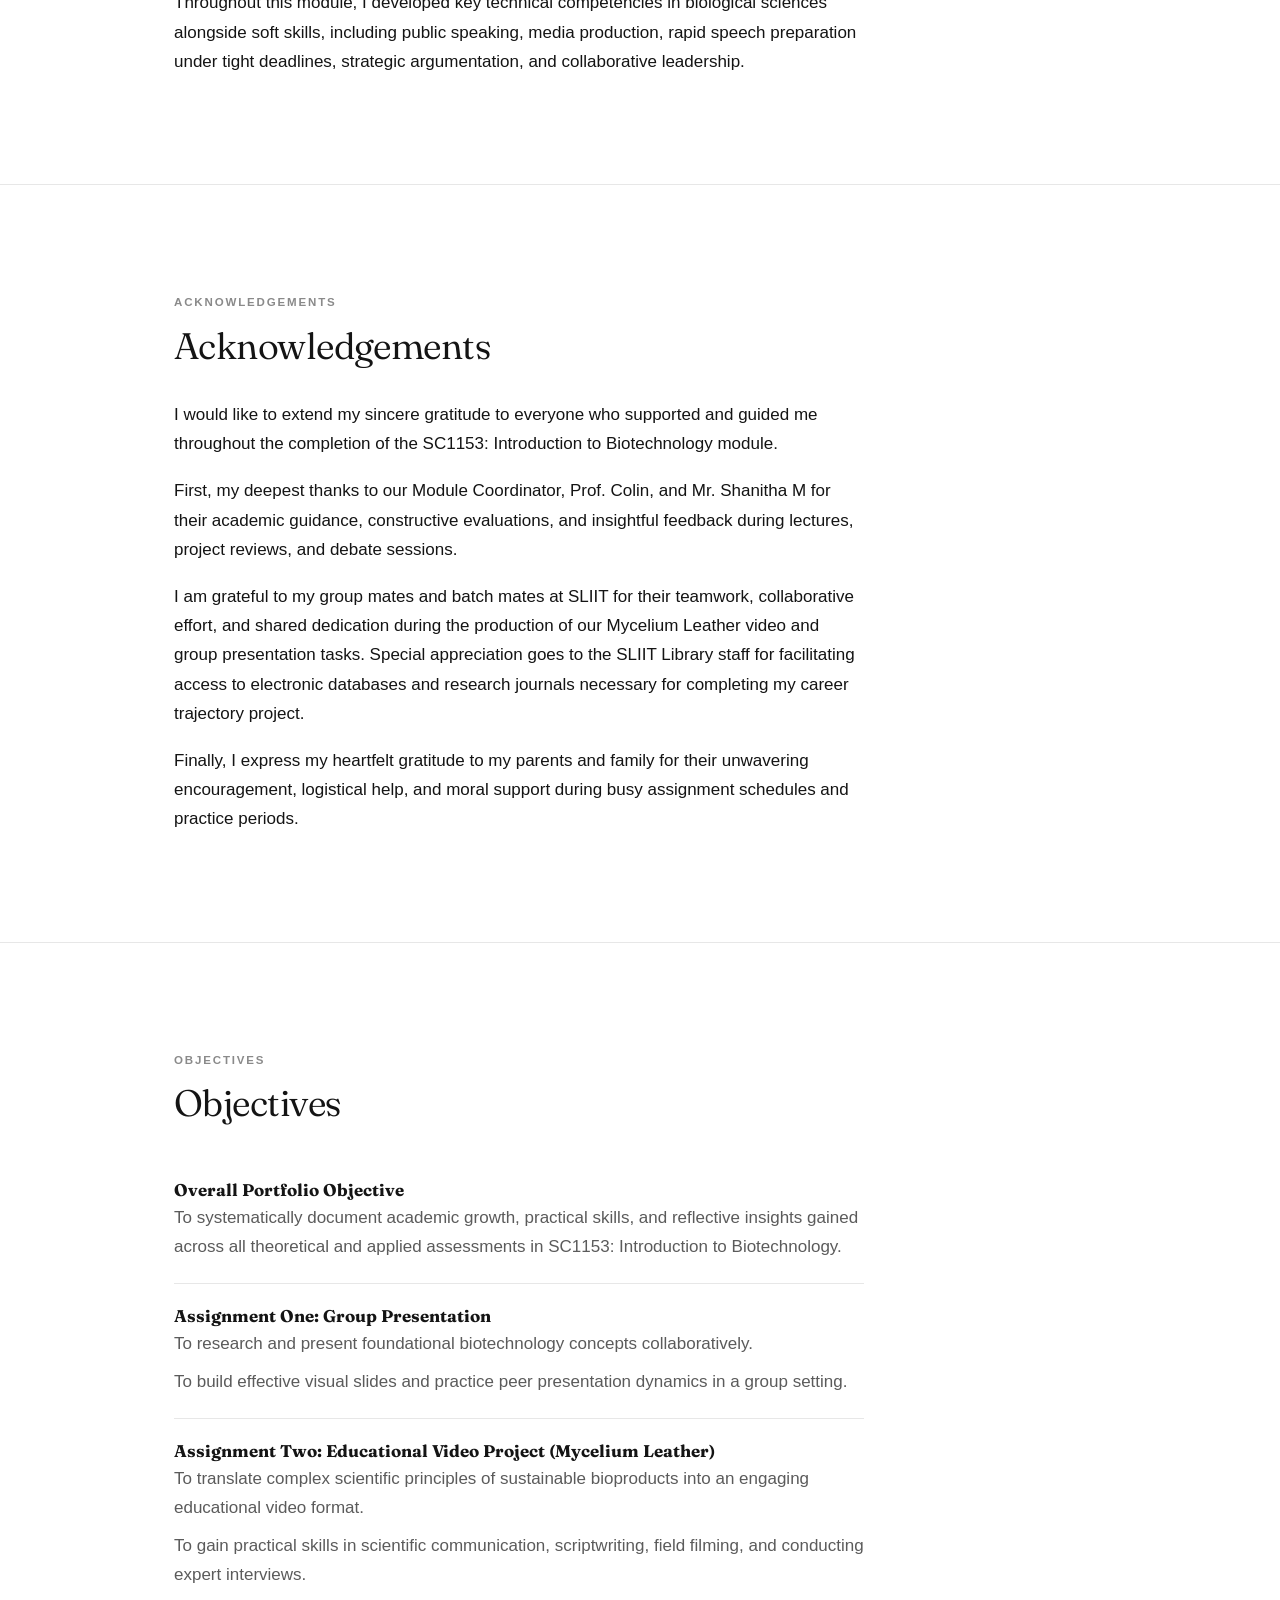
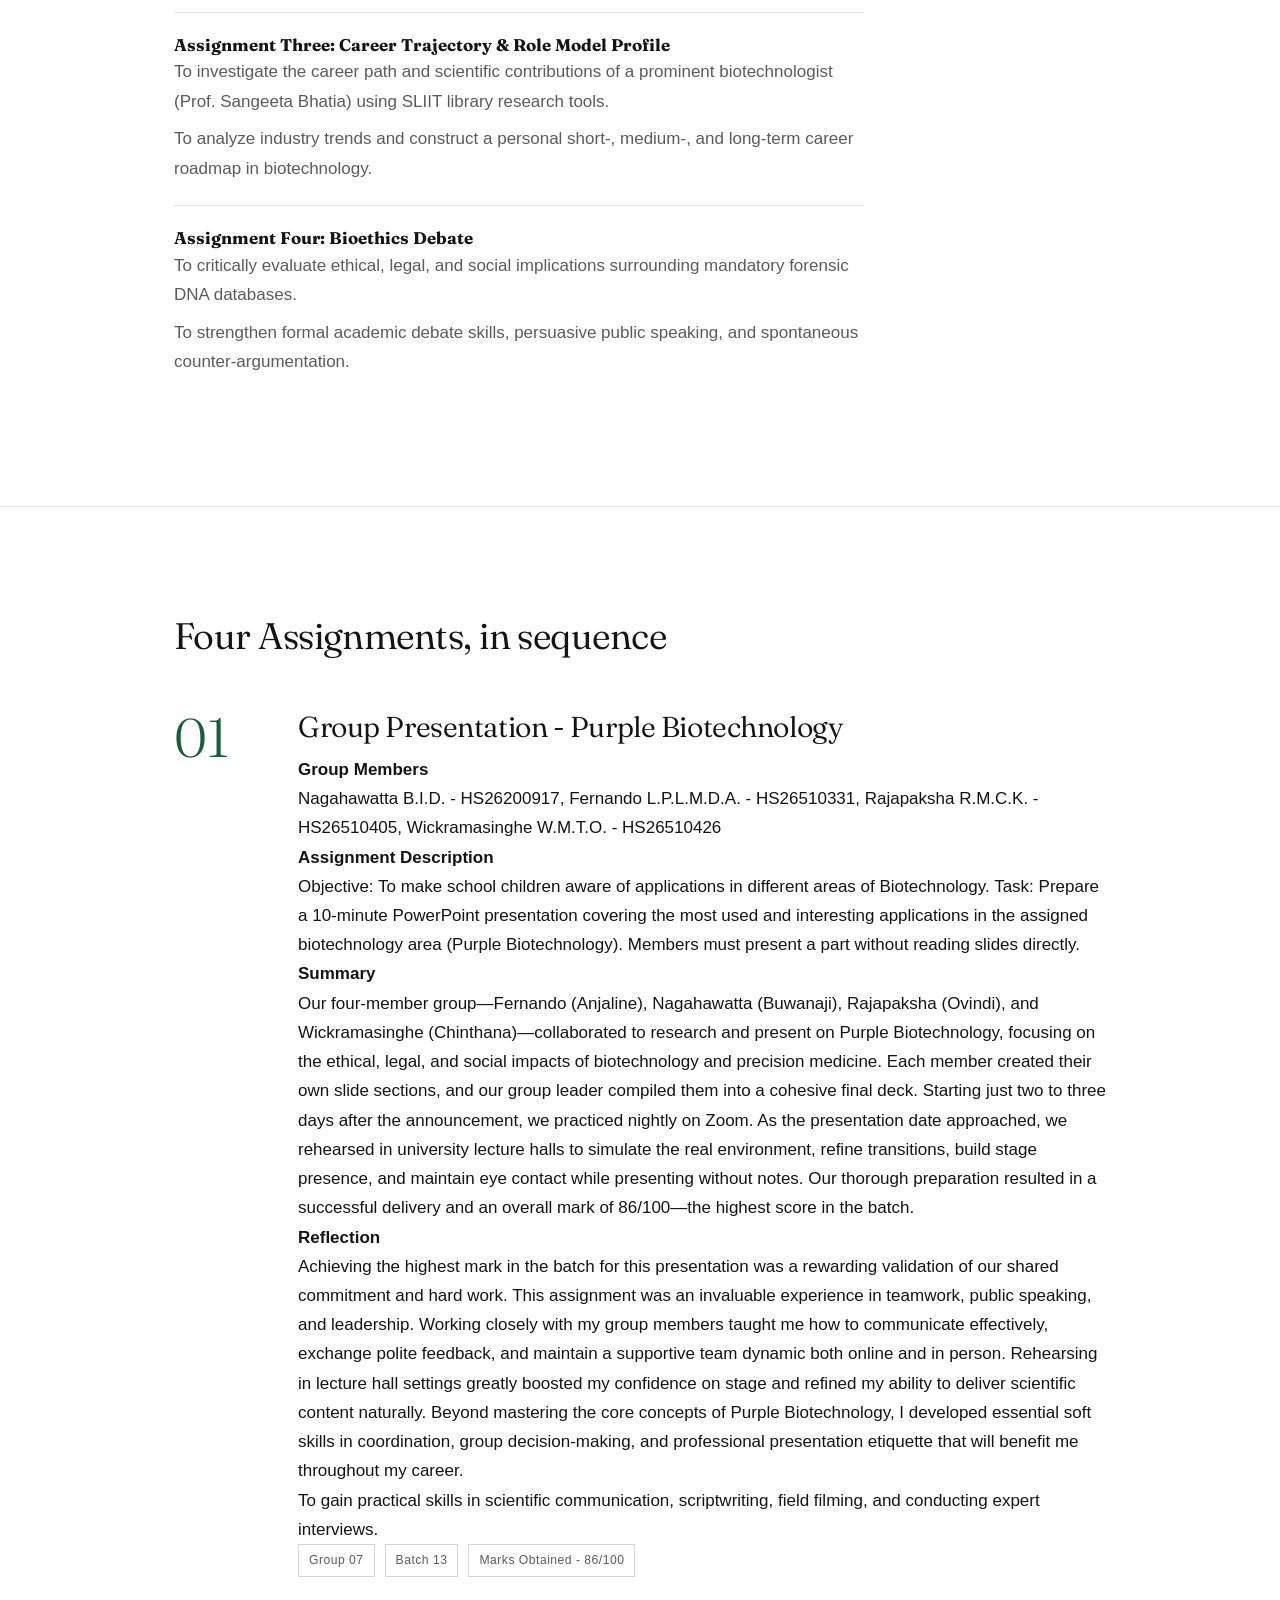
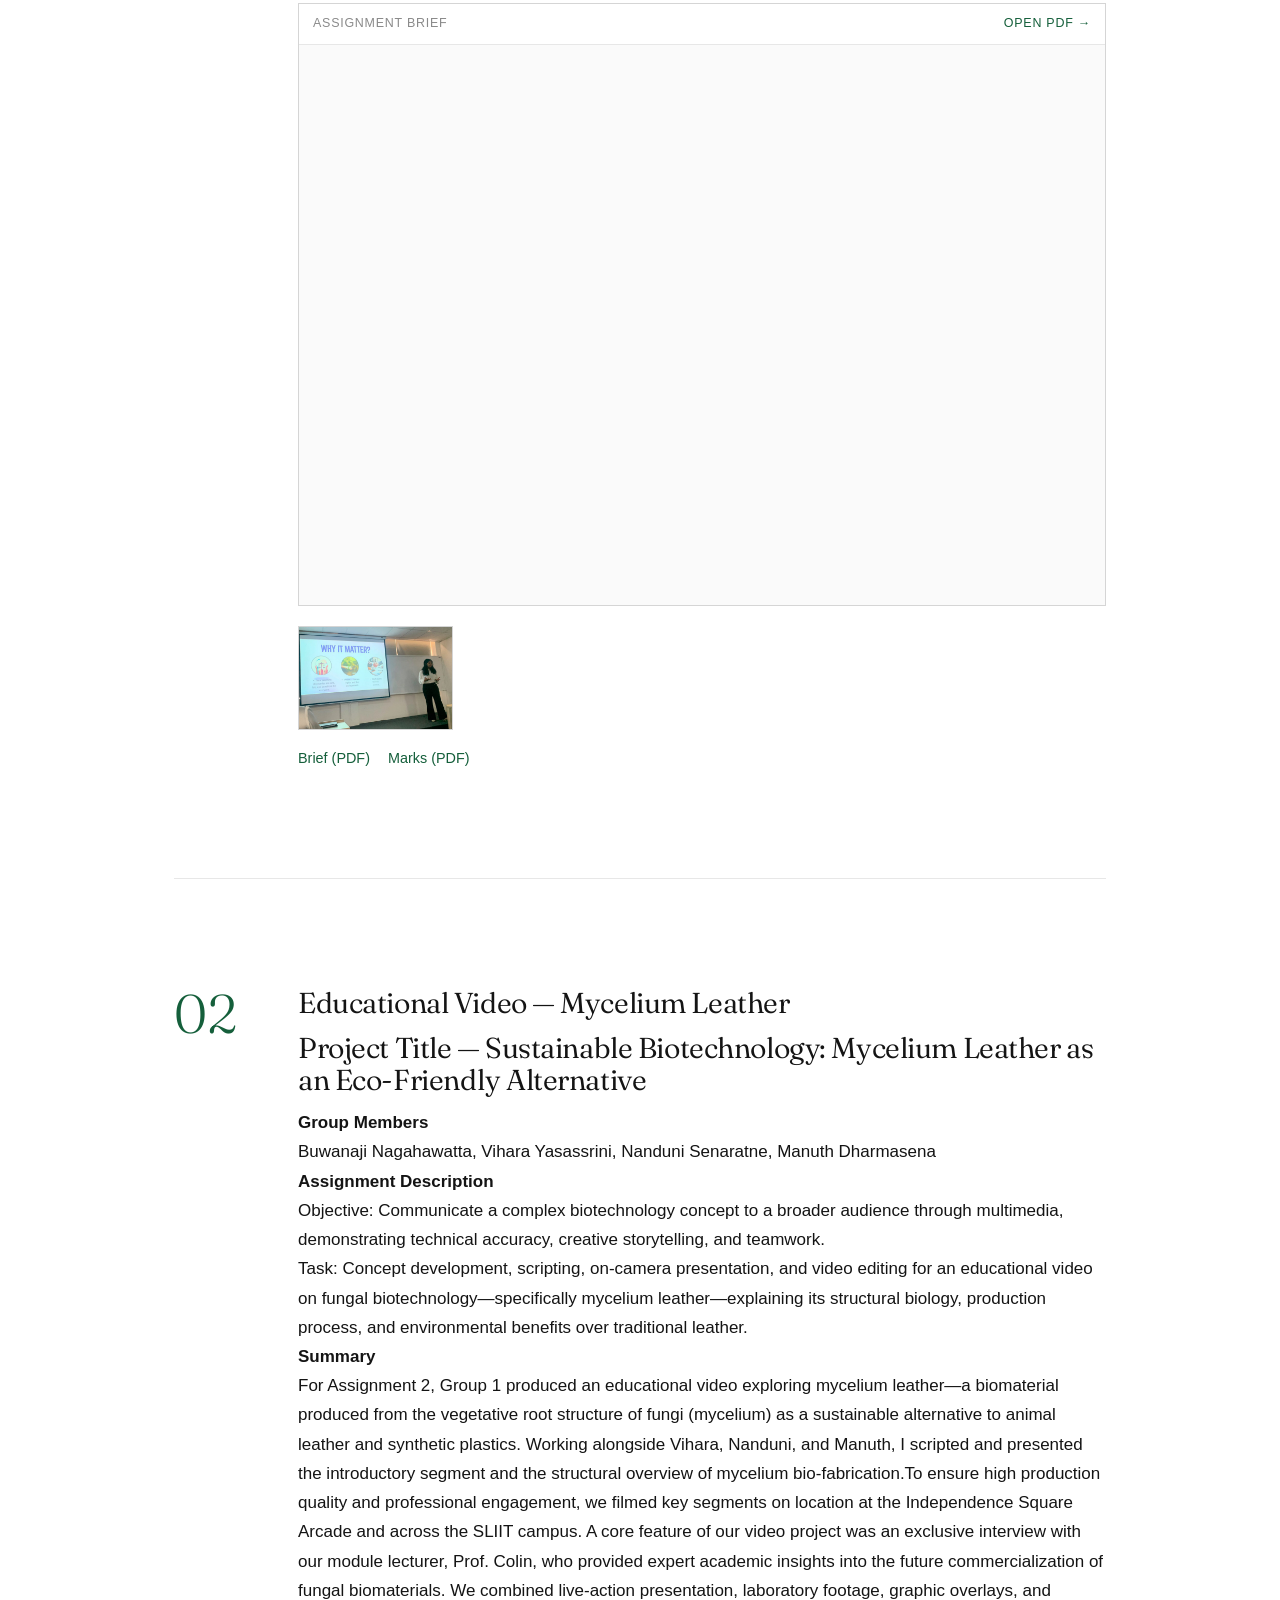
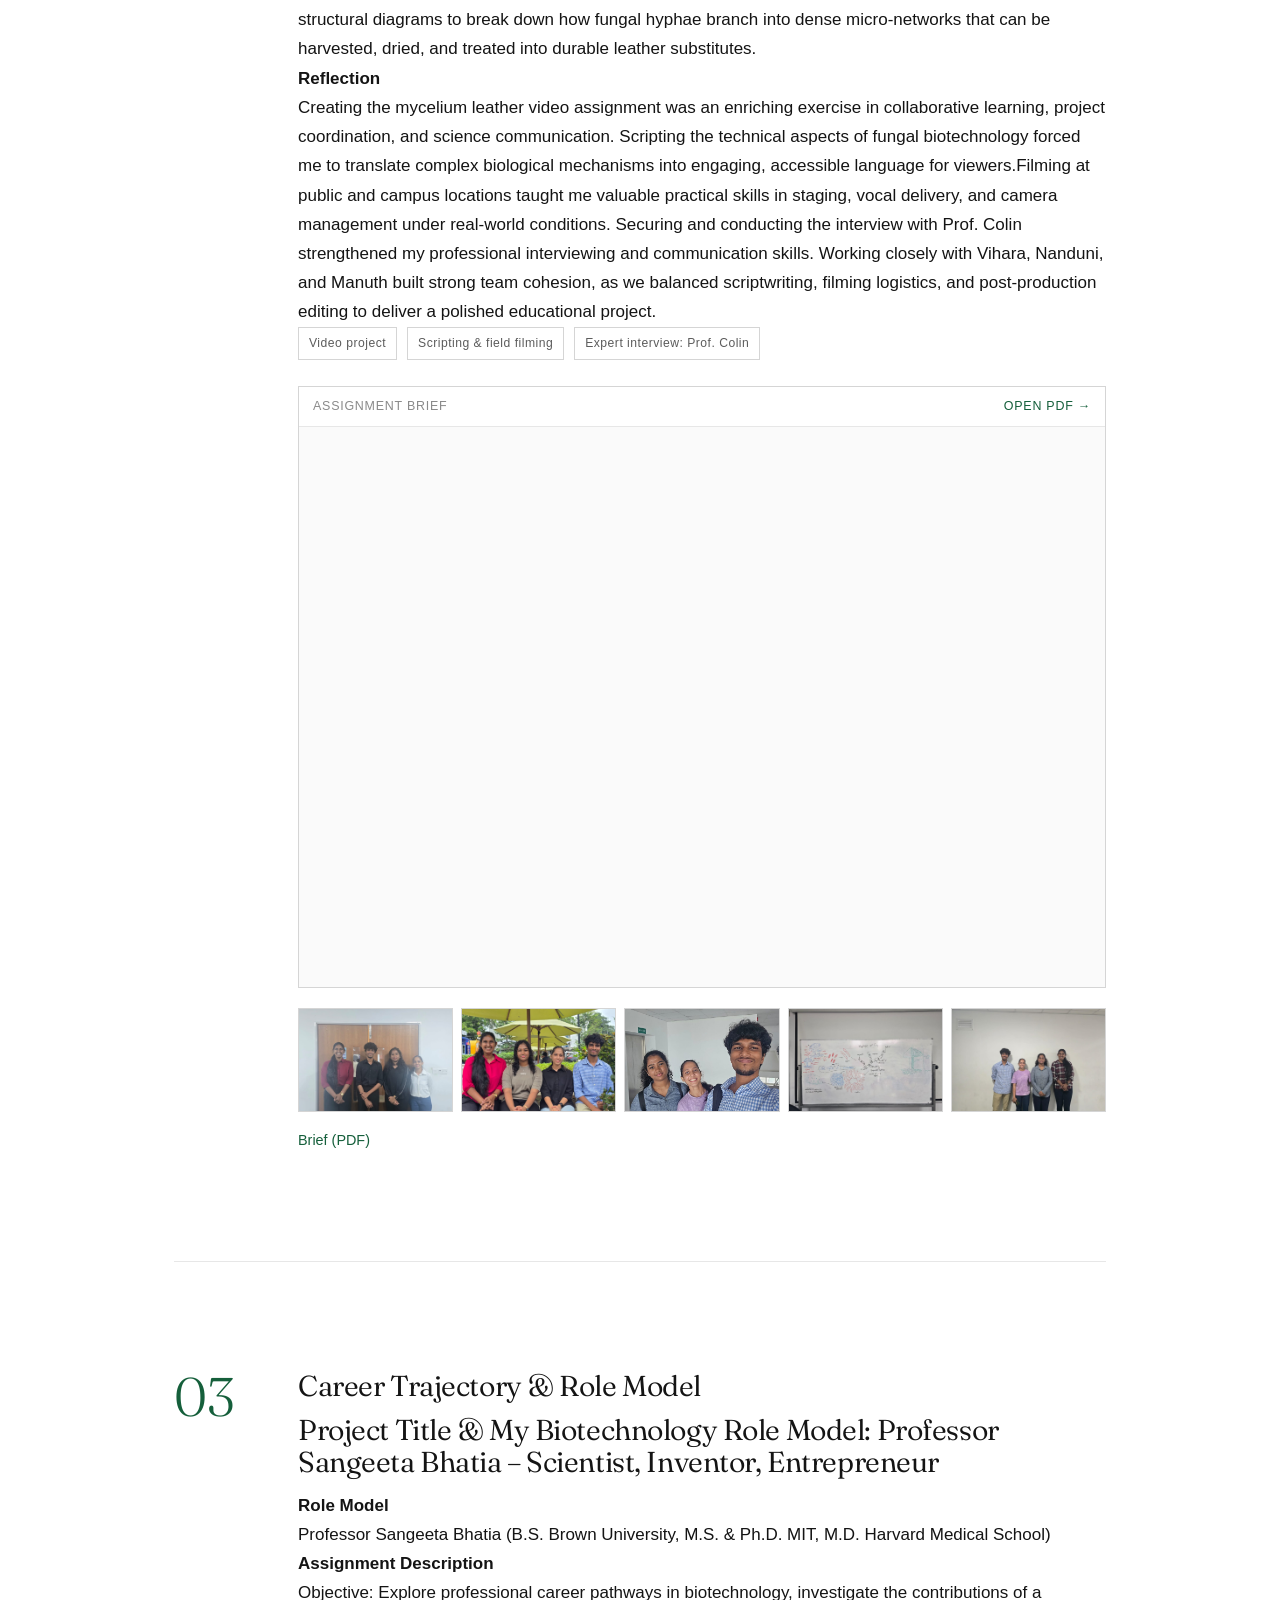
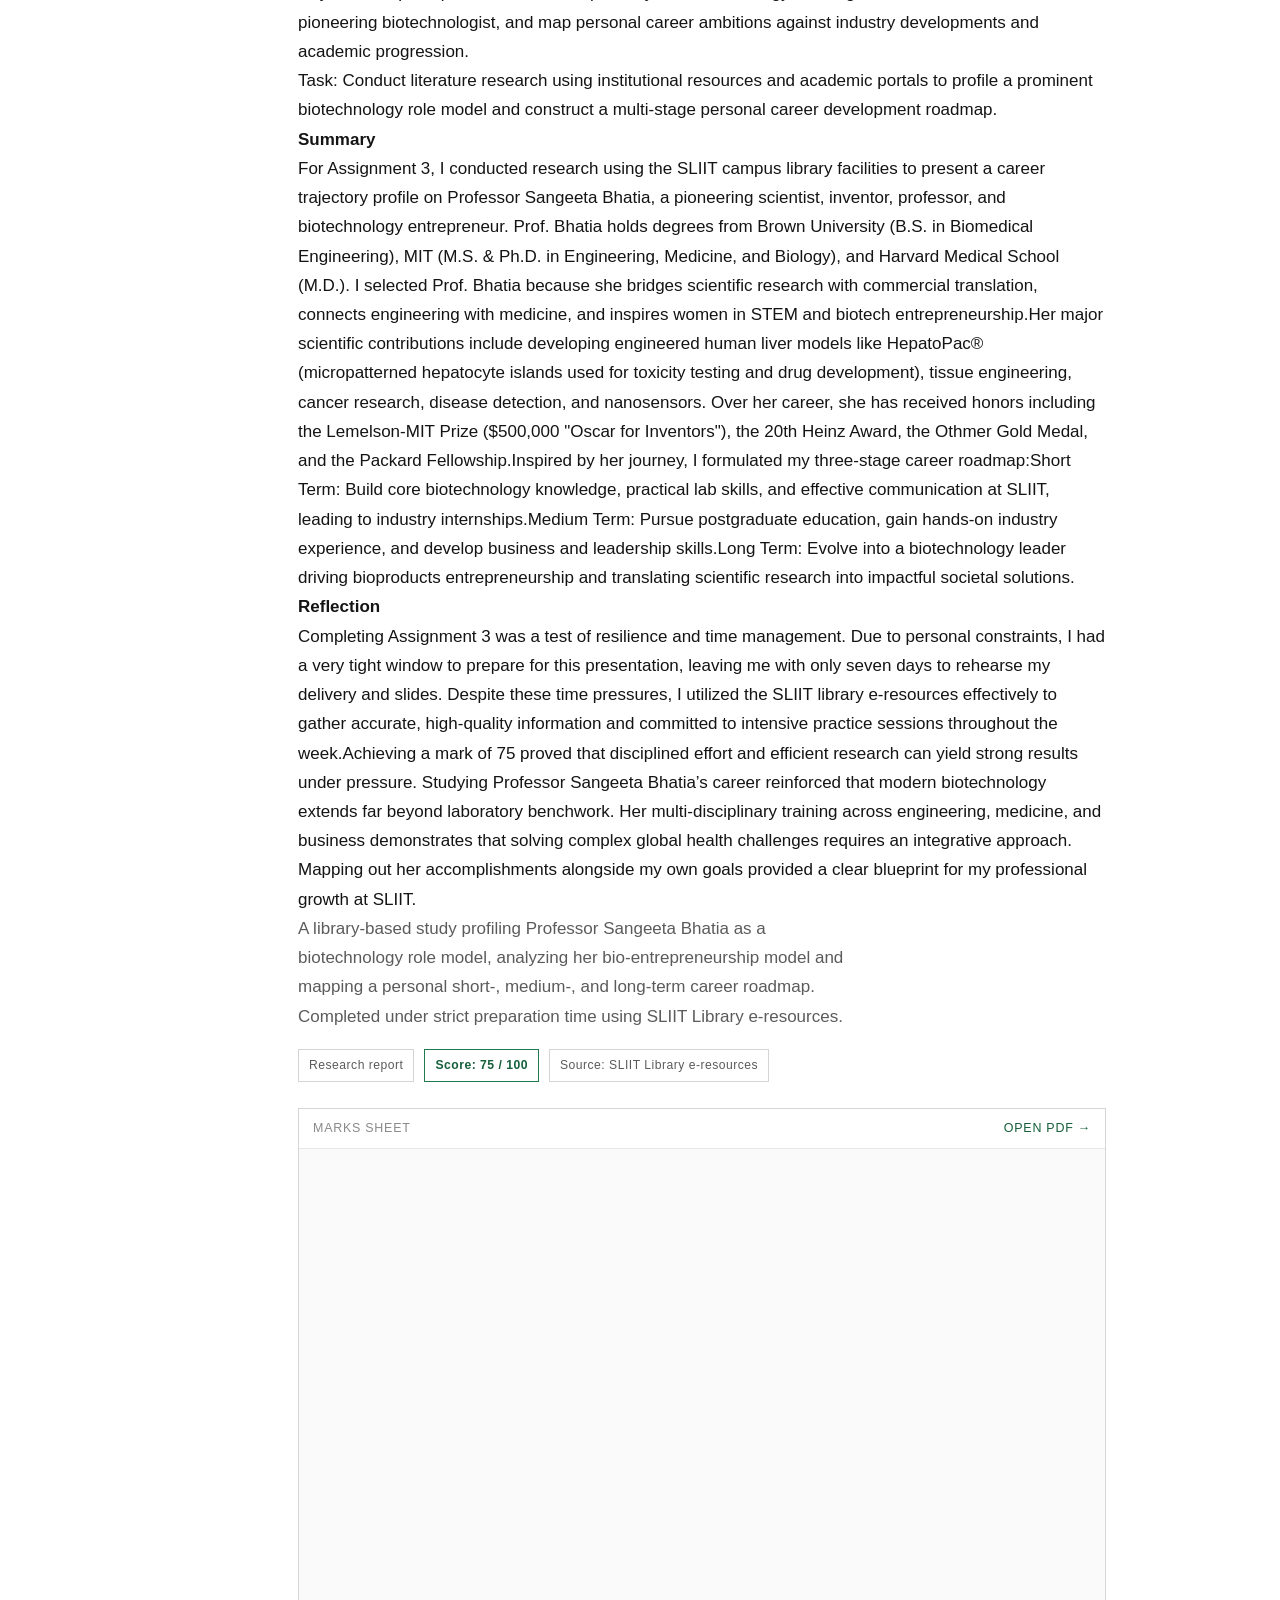
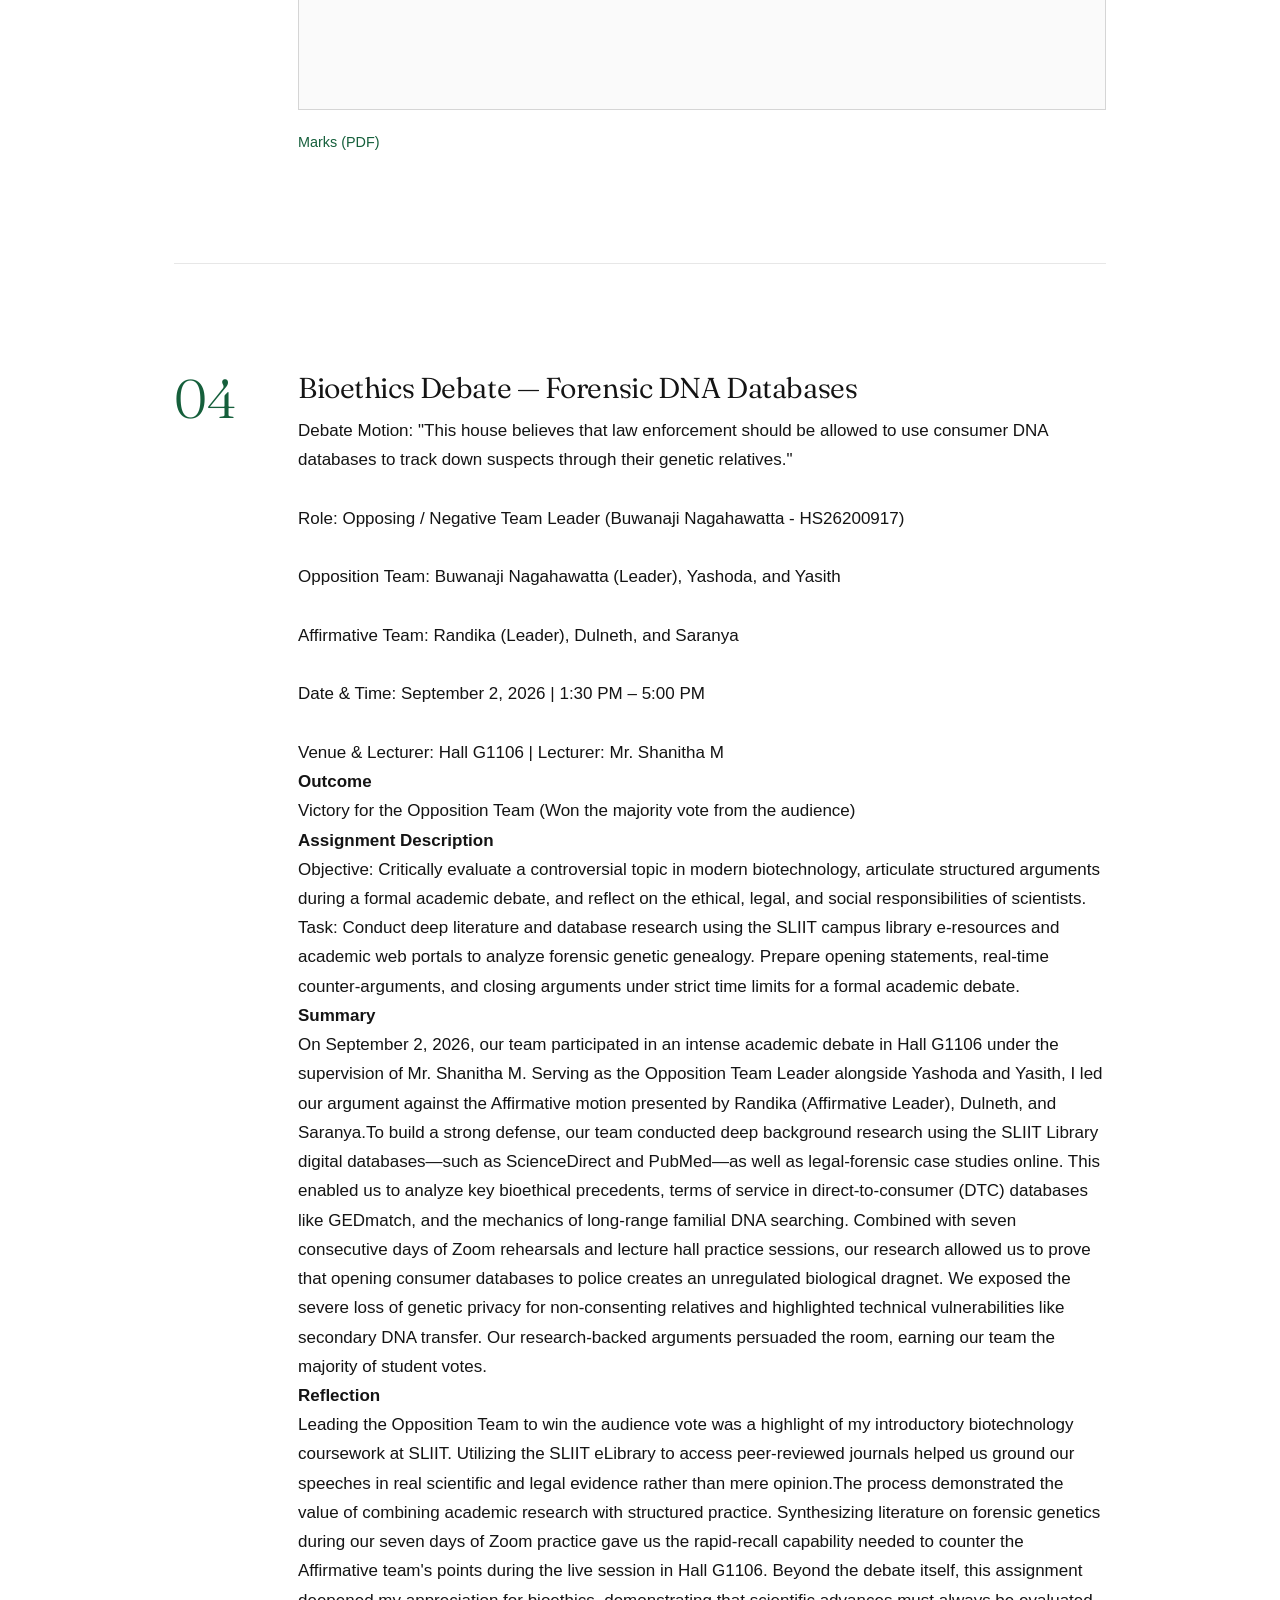
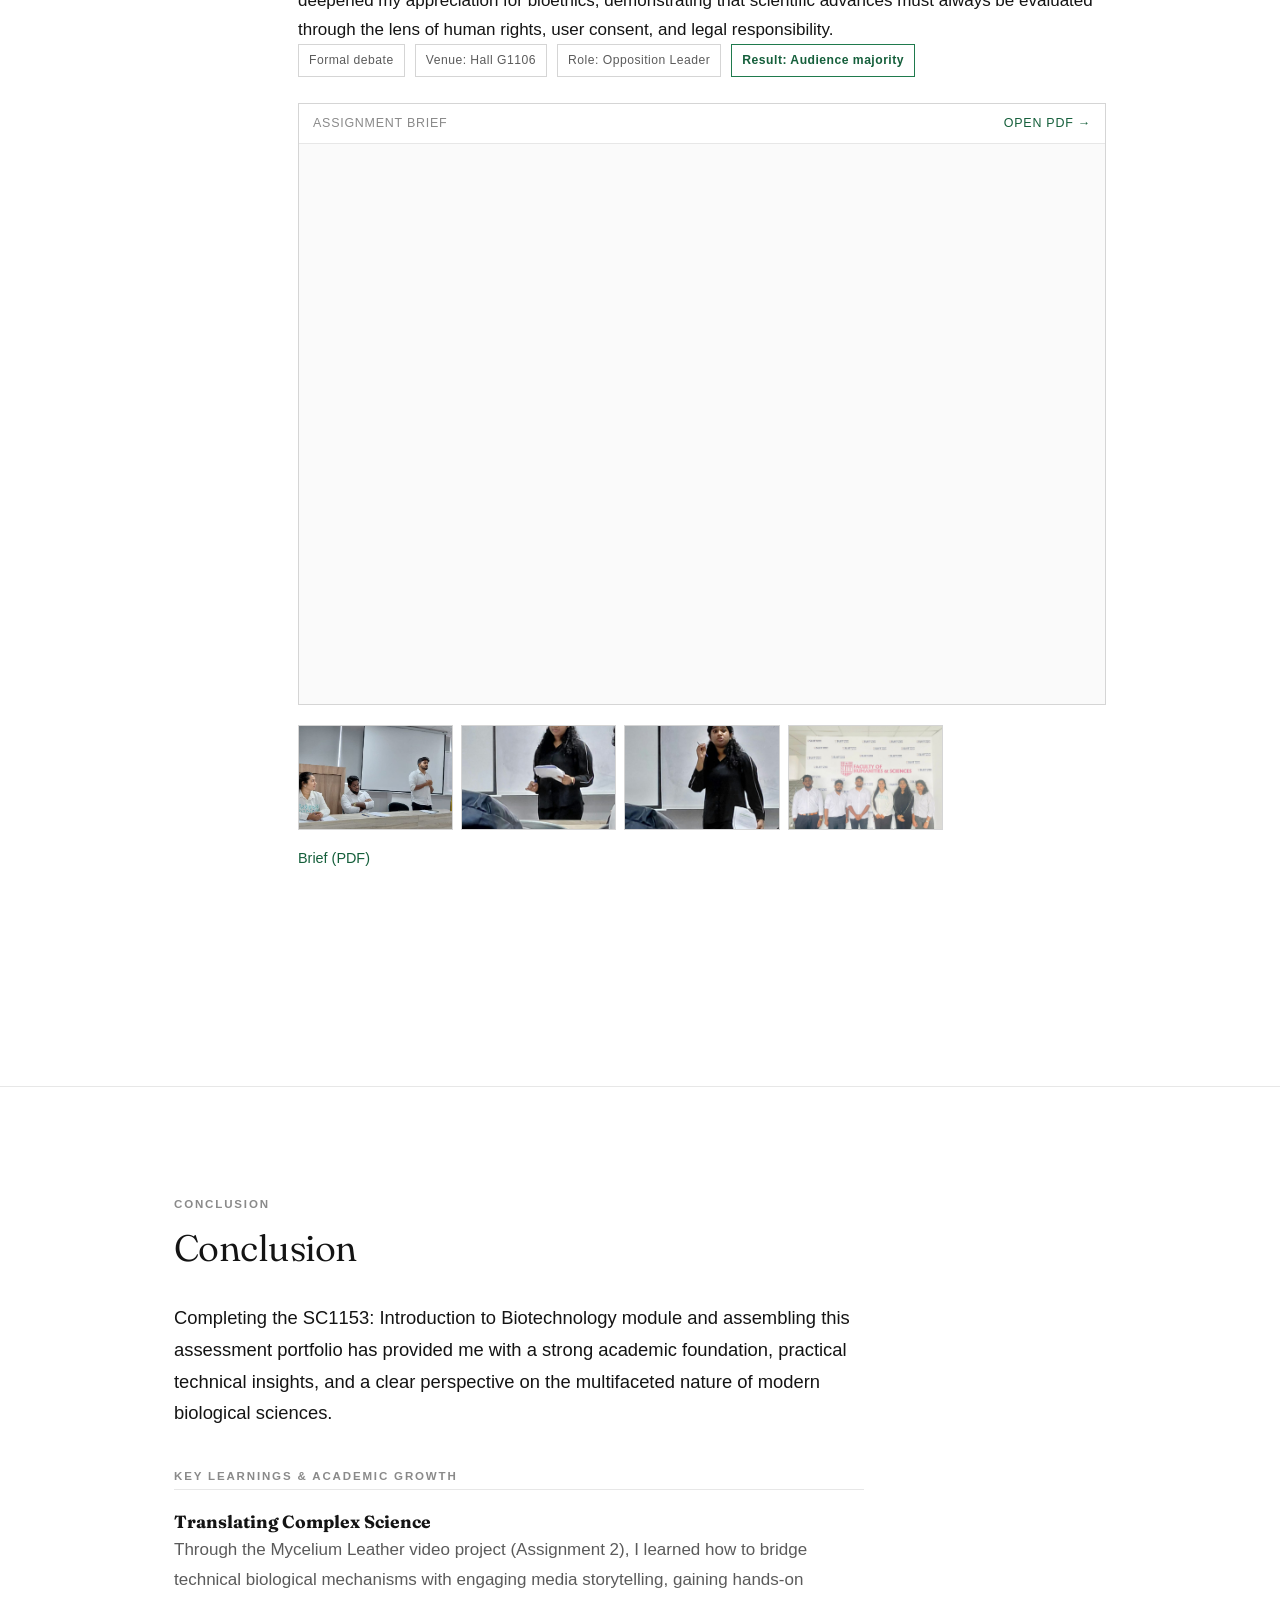
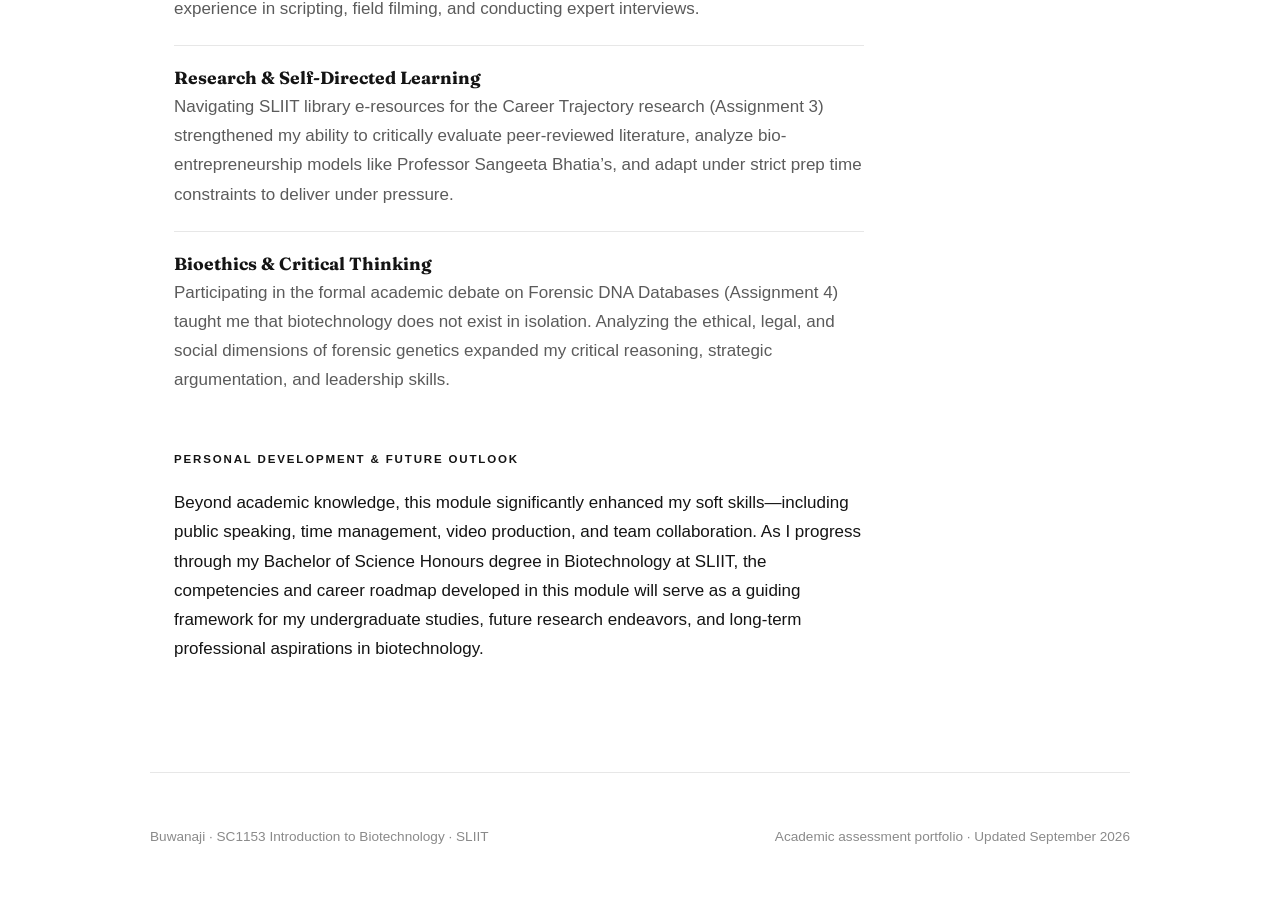
==== commit 1c047b97: "Update index.html" ====
--- a/index.html
+++ b/index.html
@@ -274,7 +274,7 @@
       <a href="#abstract">Abstract</a>
       <a href="#objectives">Objectives</a>
       <a href="#assignments">Assignments</a>
-      <a href="#reflection">Reflection</a>
+      <a href="#reflection">Conclusion</a>
     </nav>
     <span class="nav__code">SC1153</span>
   </div>
@@ -323,7 +323,7 @@
     <div class="wrap">
       <div class="section__head">
         <span class="eyebrow">Acknowledgements</span>
-        <h2>With thanks</h2>
+        <h2>Acknowledgements</h2>
       </div>
       <div class="prose">
         <p>I would like to extend my sincere gratitude to everyone who supported and guided me throughout the completion of the SC1153: Introduction to Biotechnology module.</p>
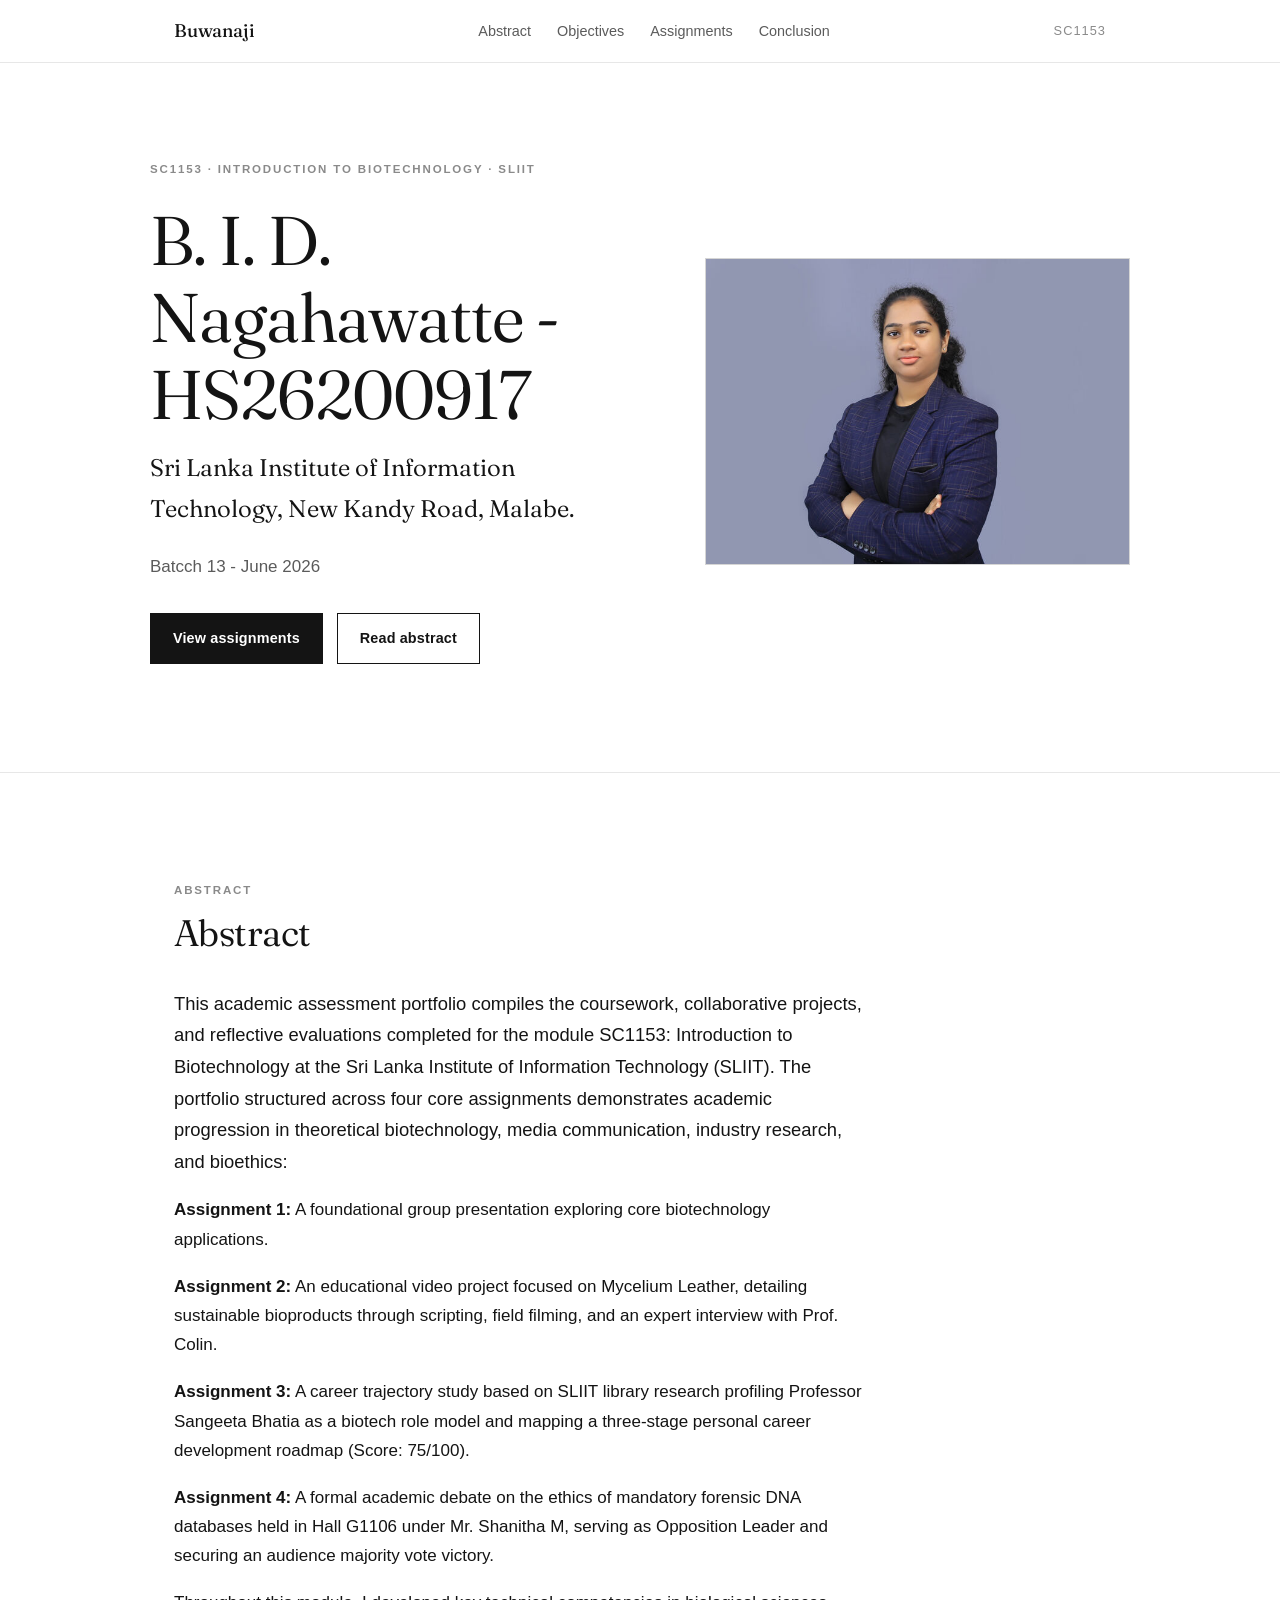
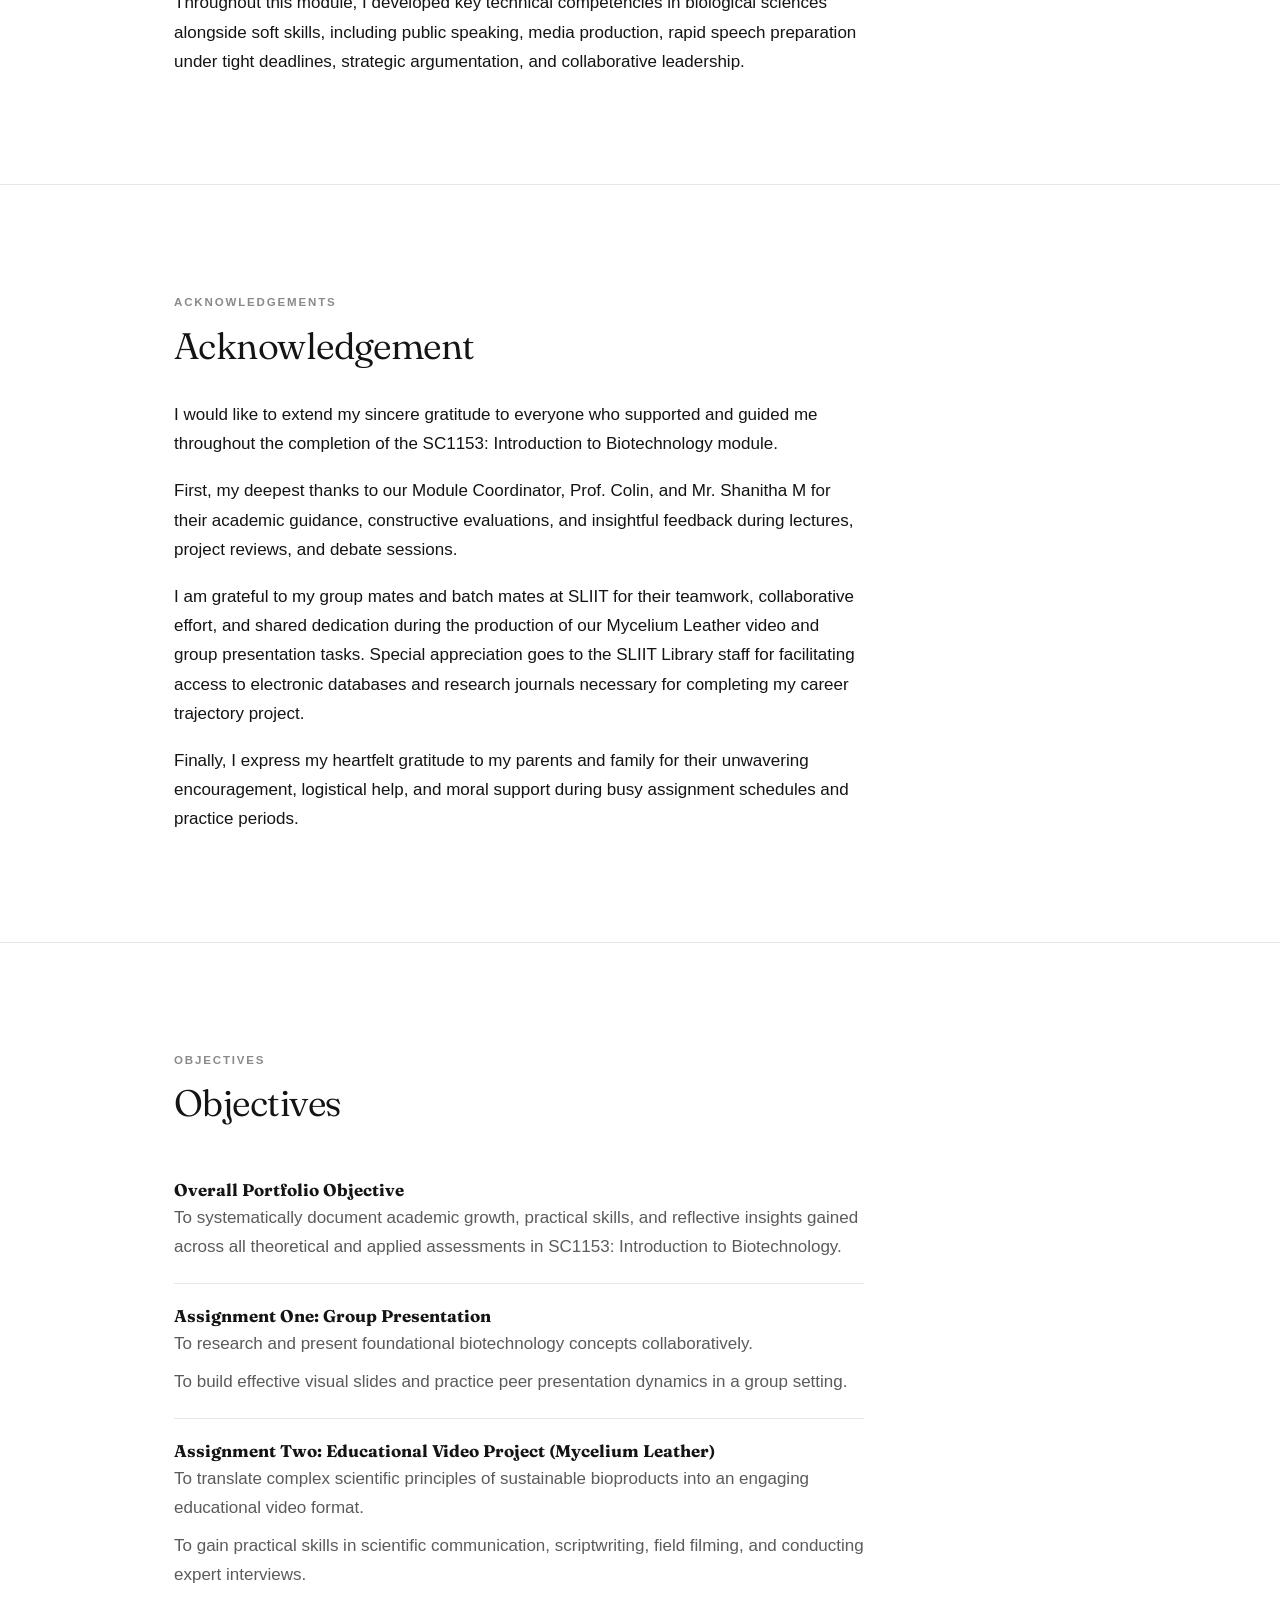
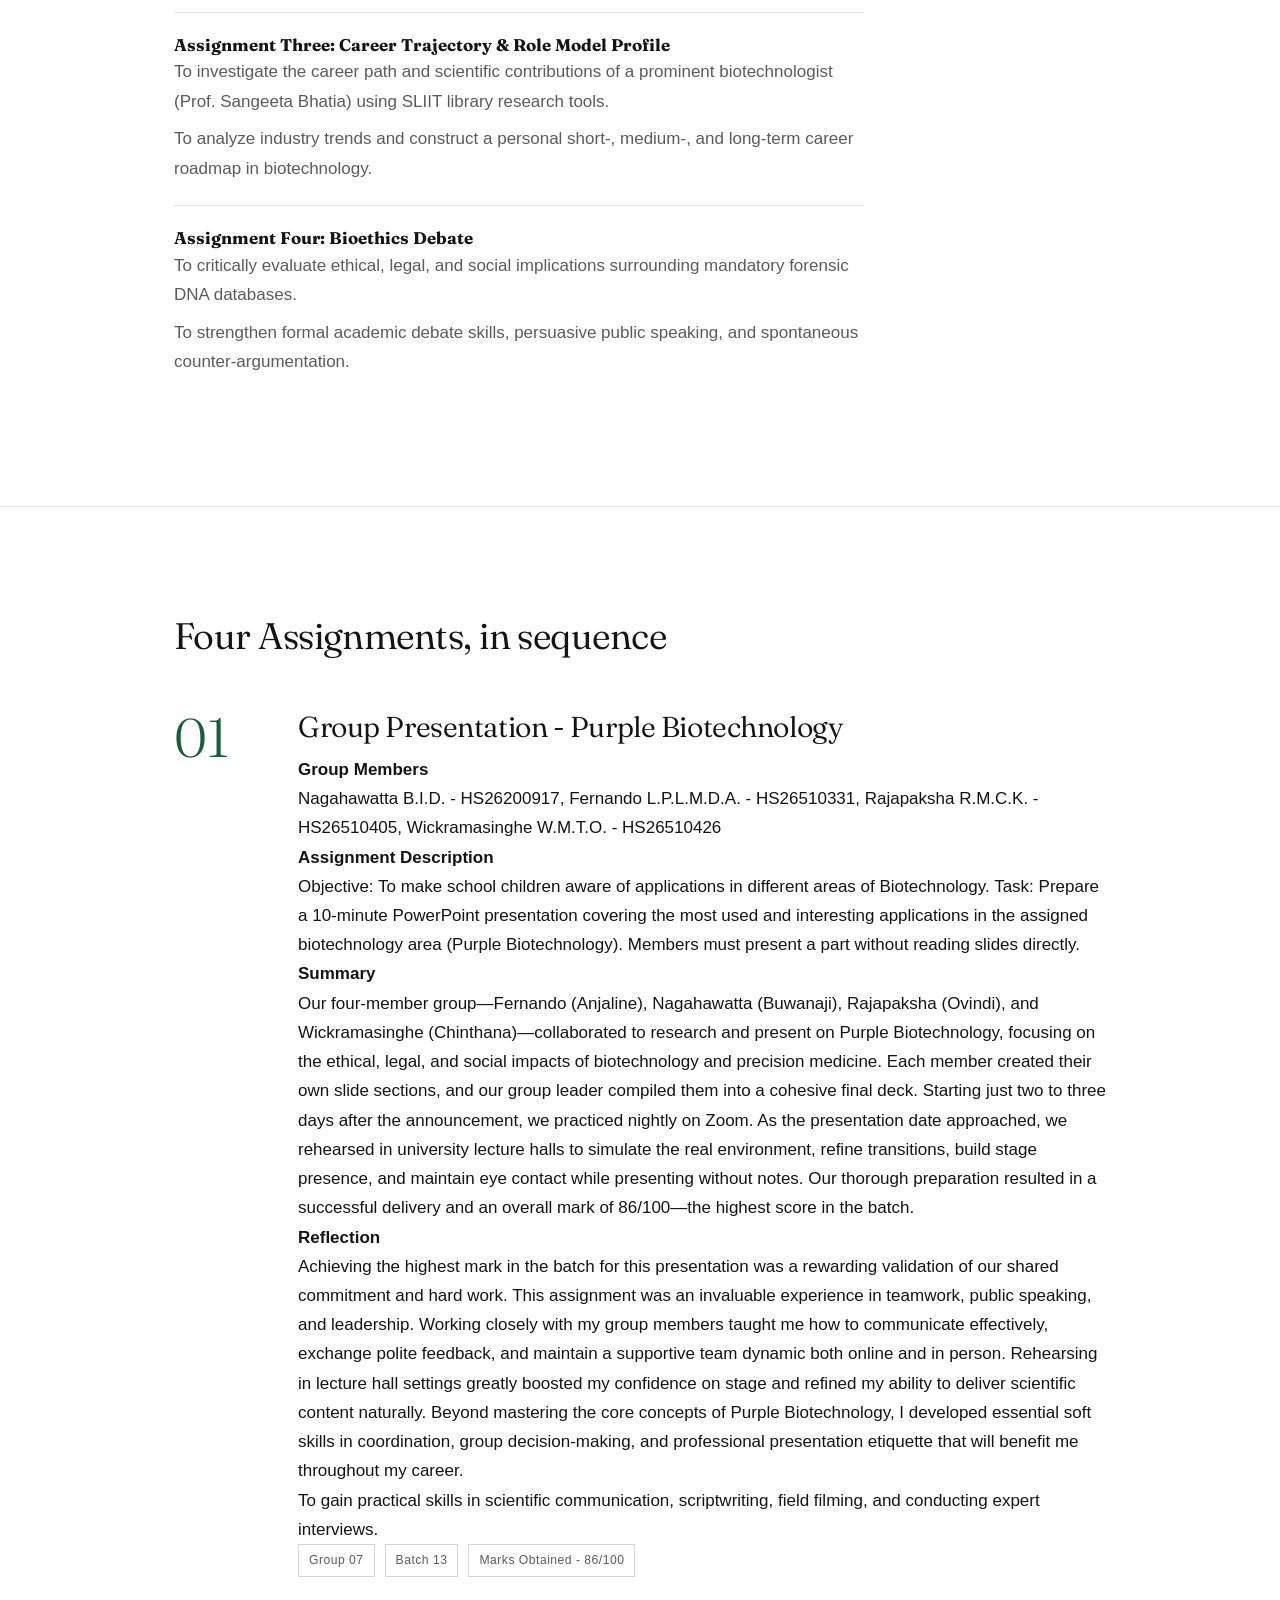
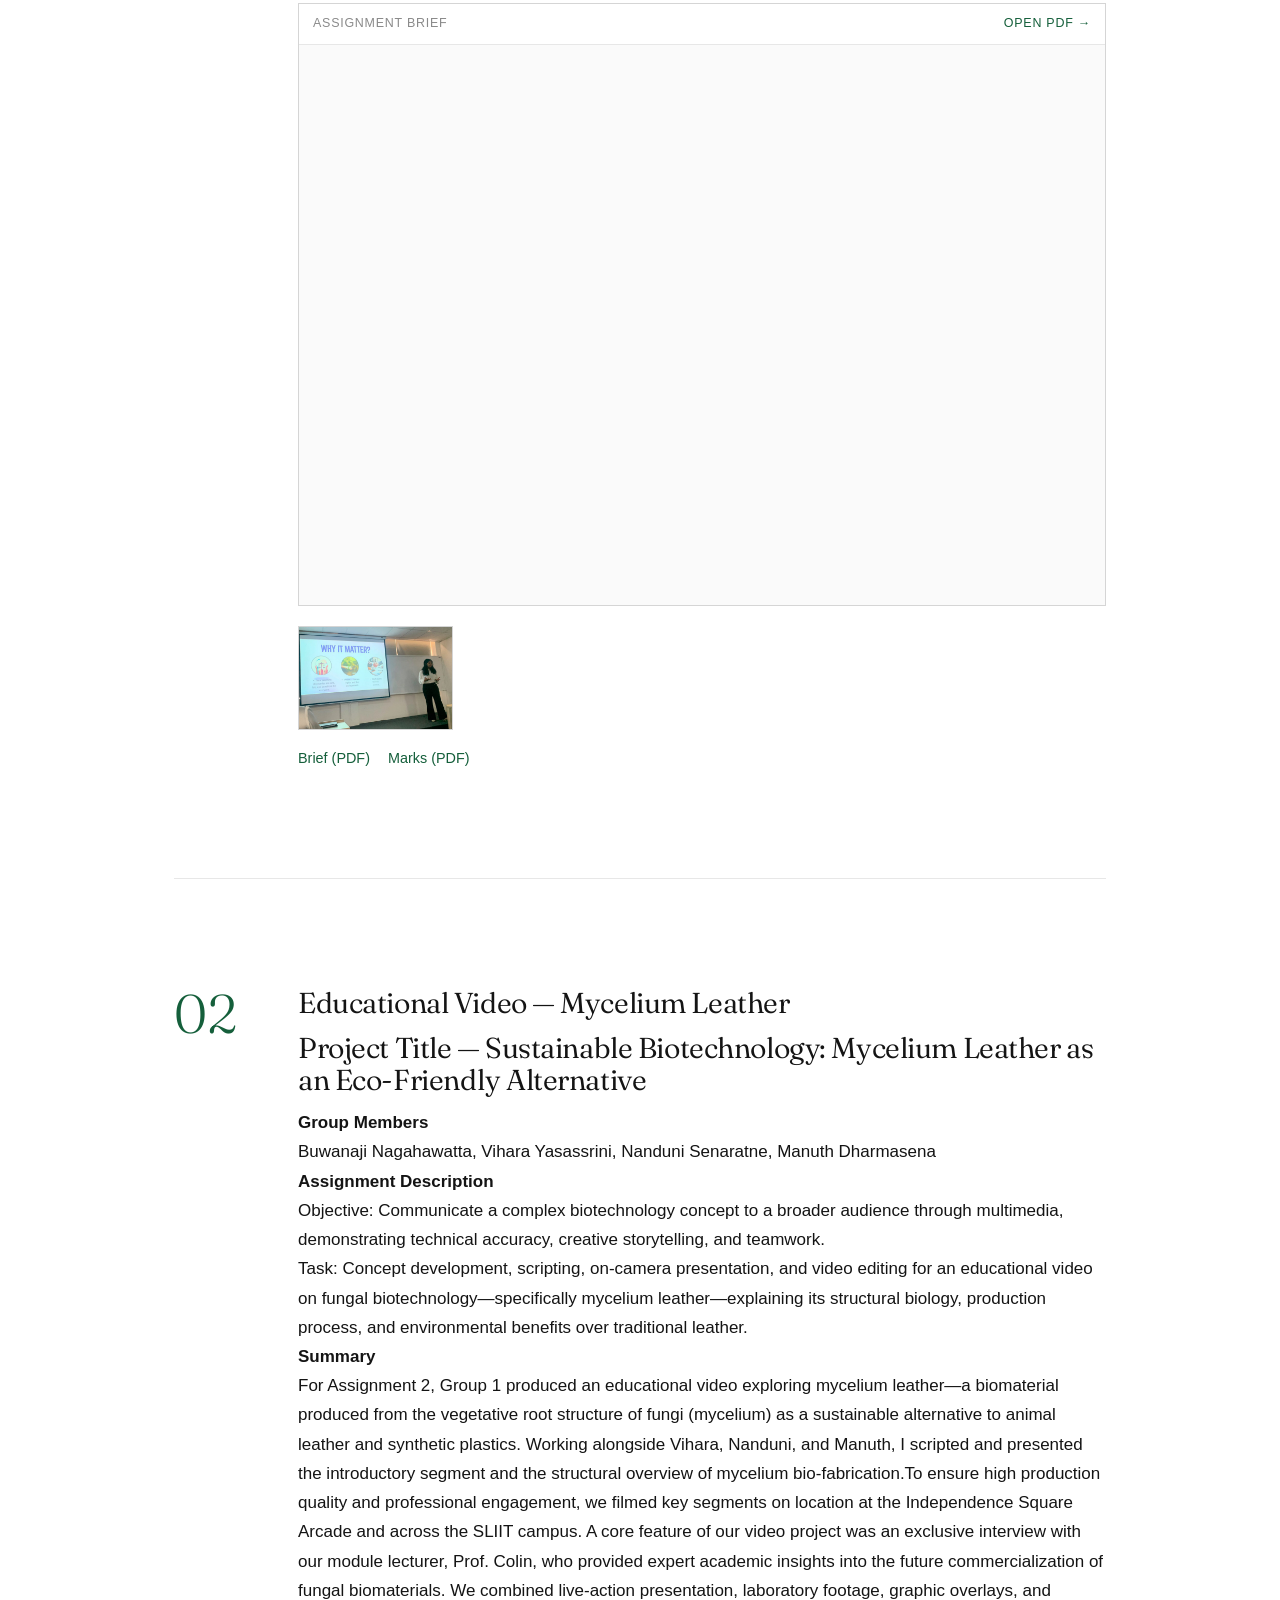
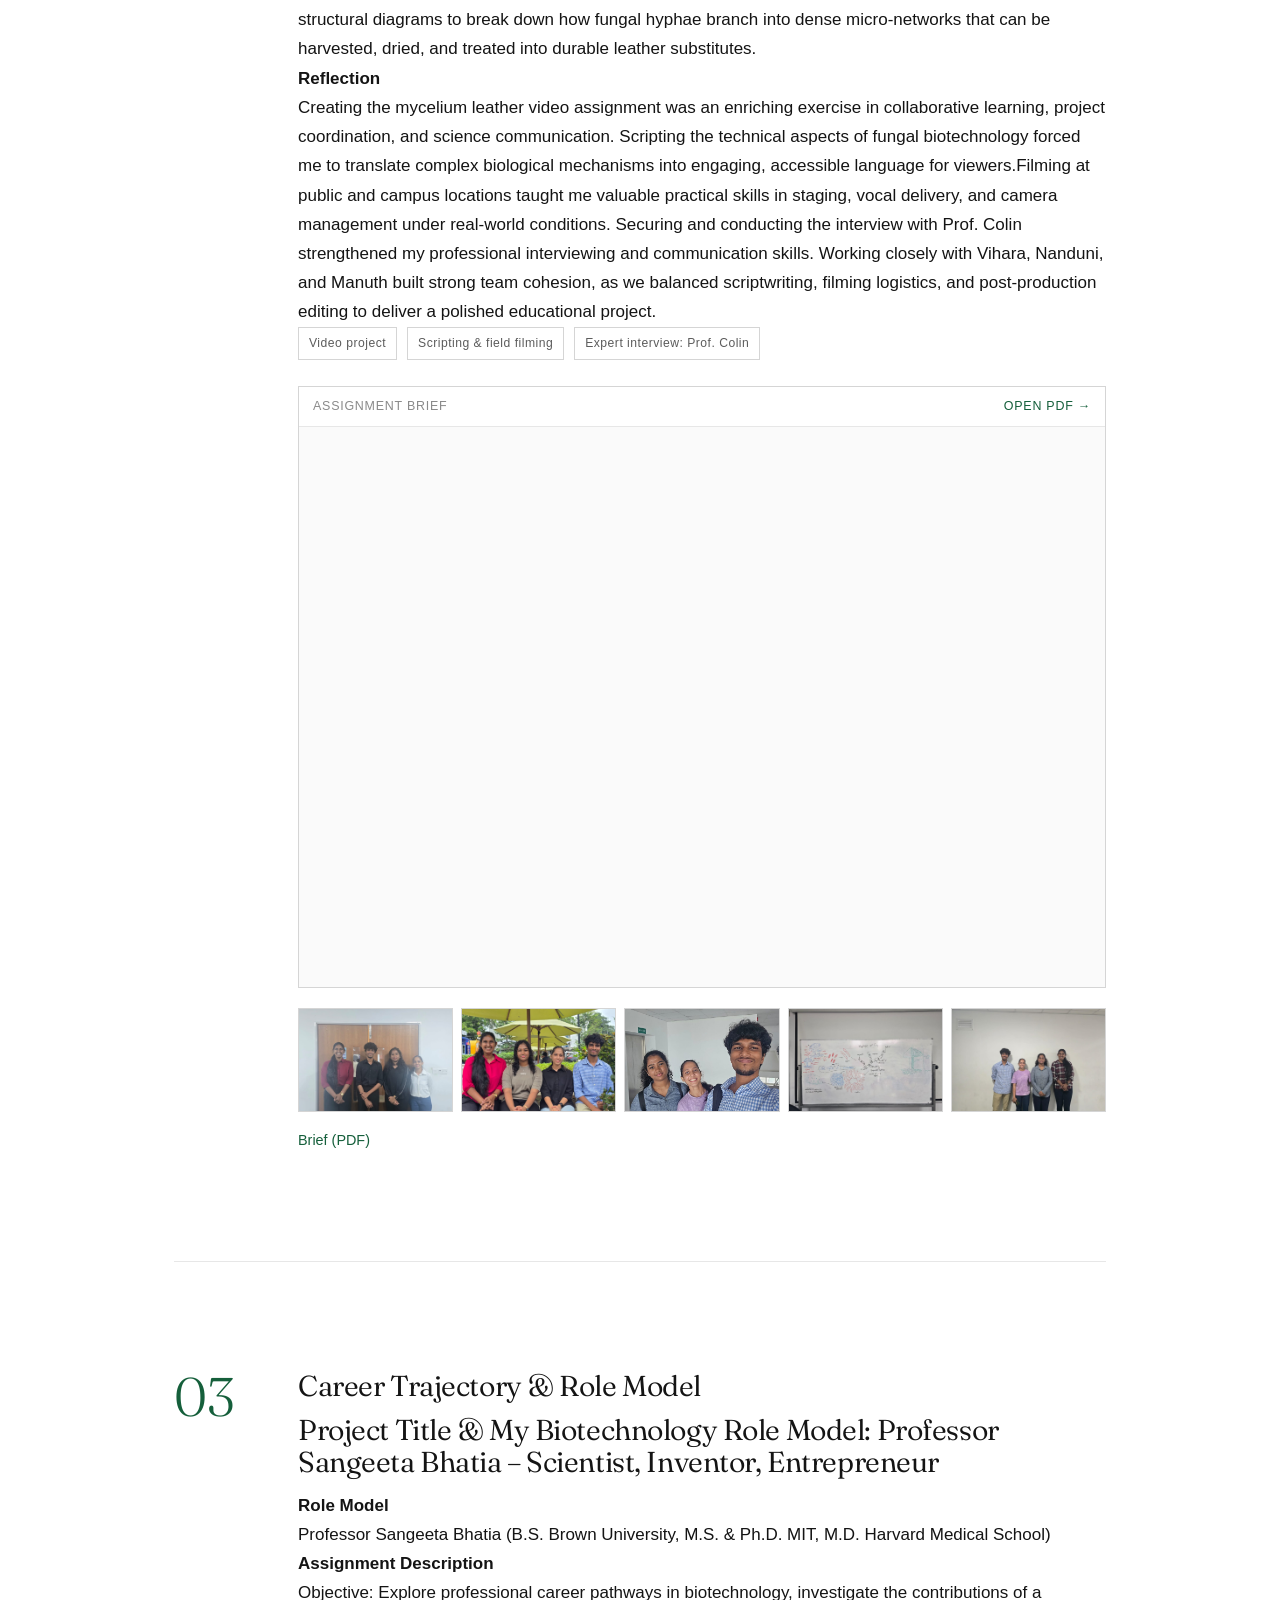
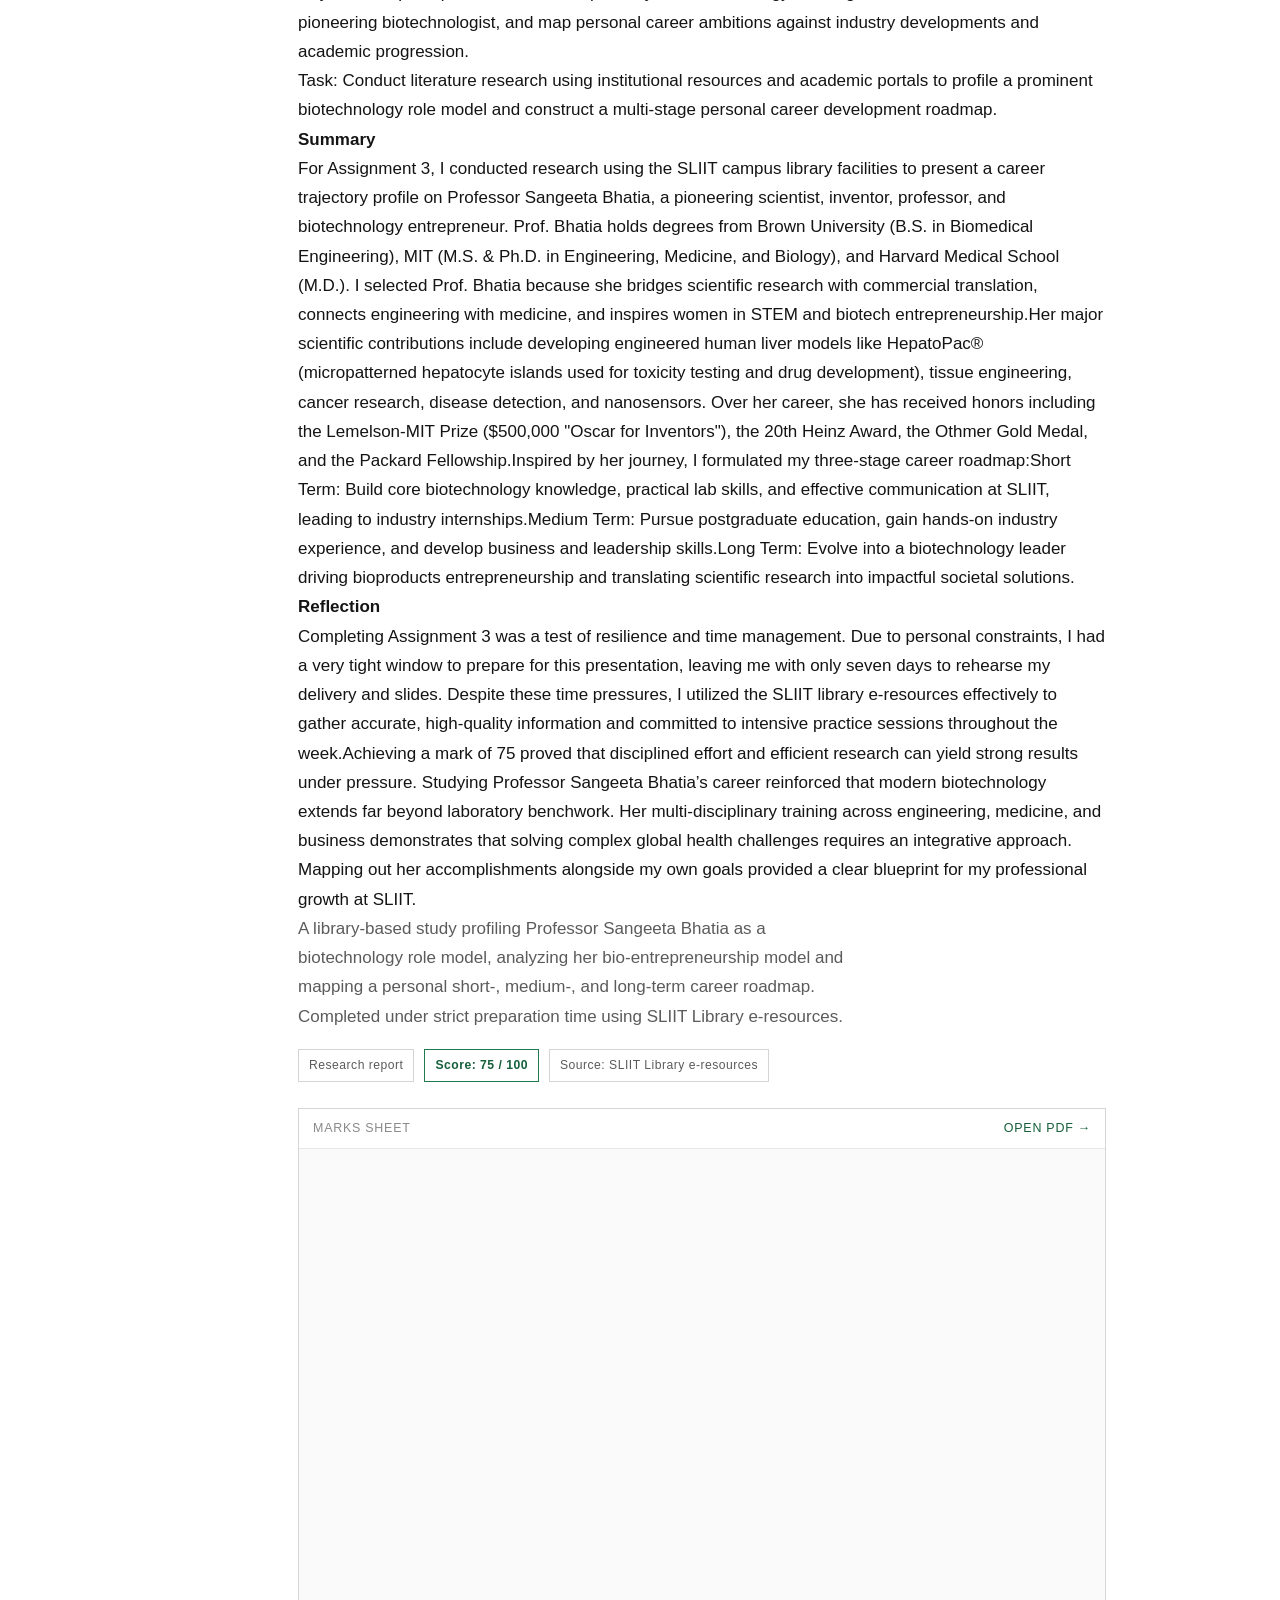
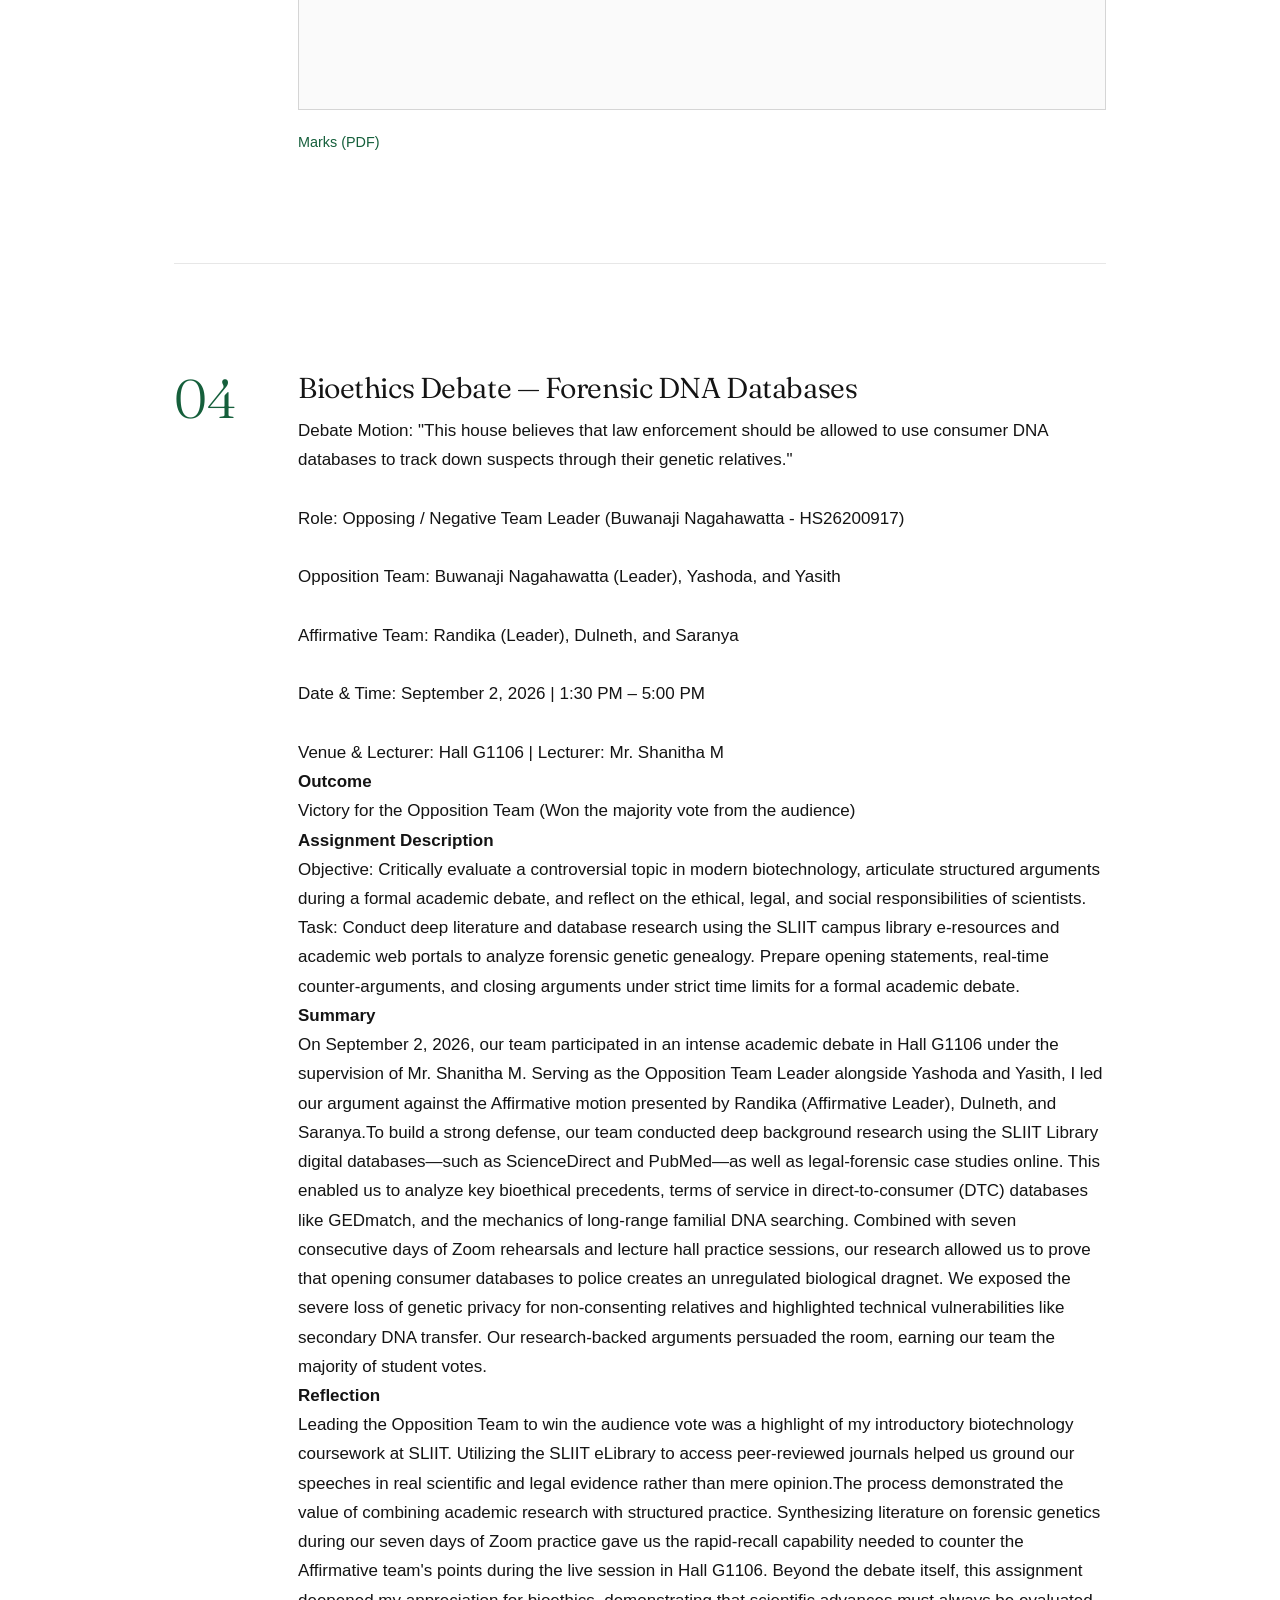
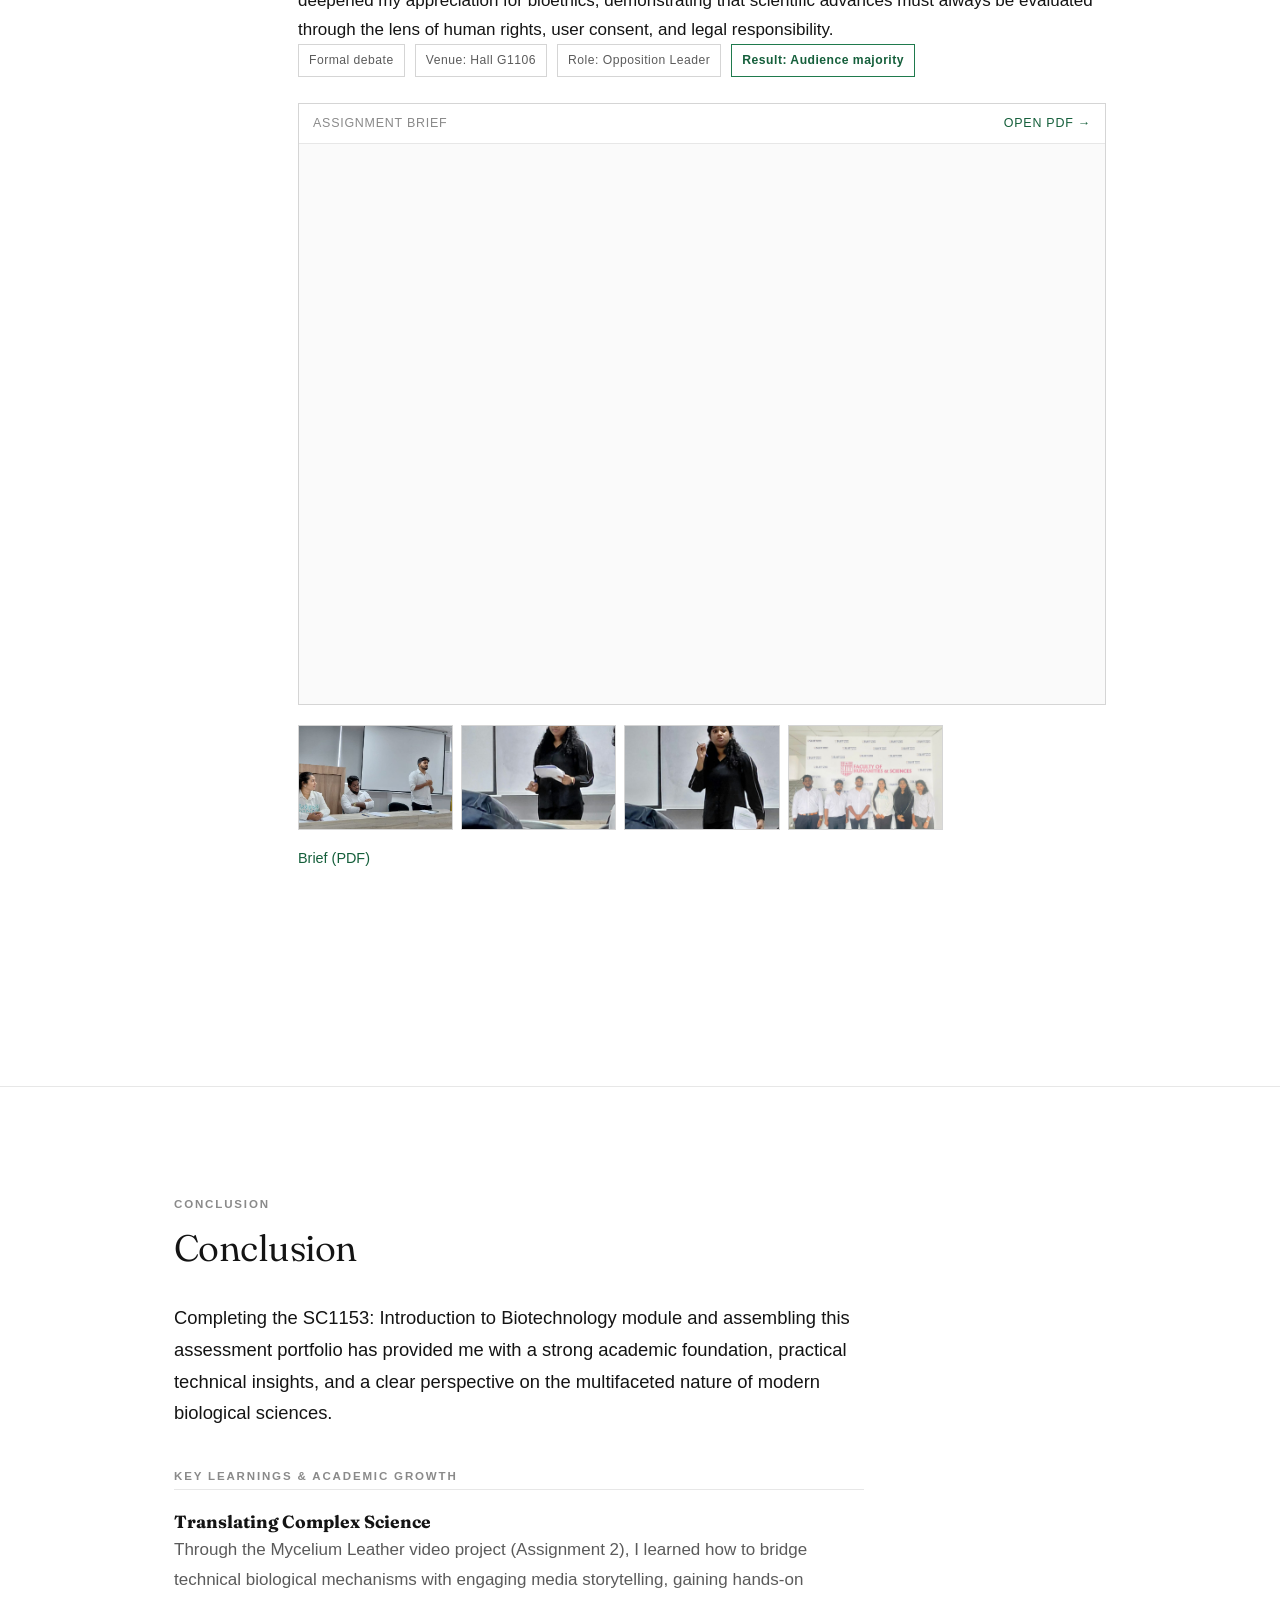
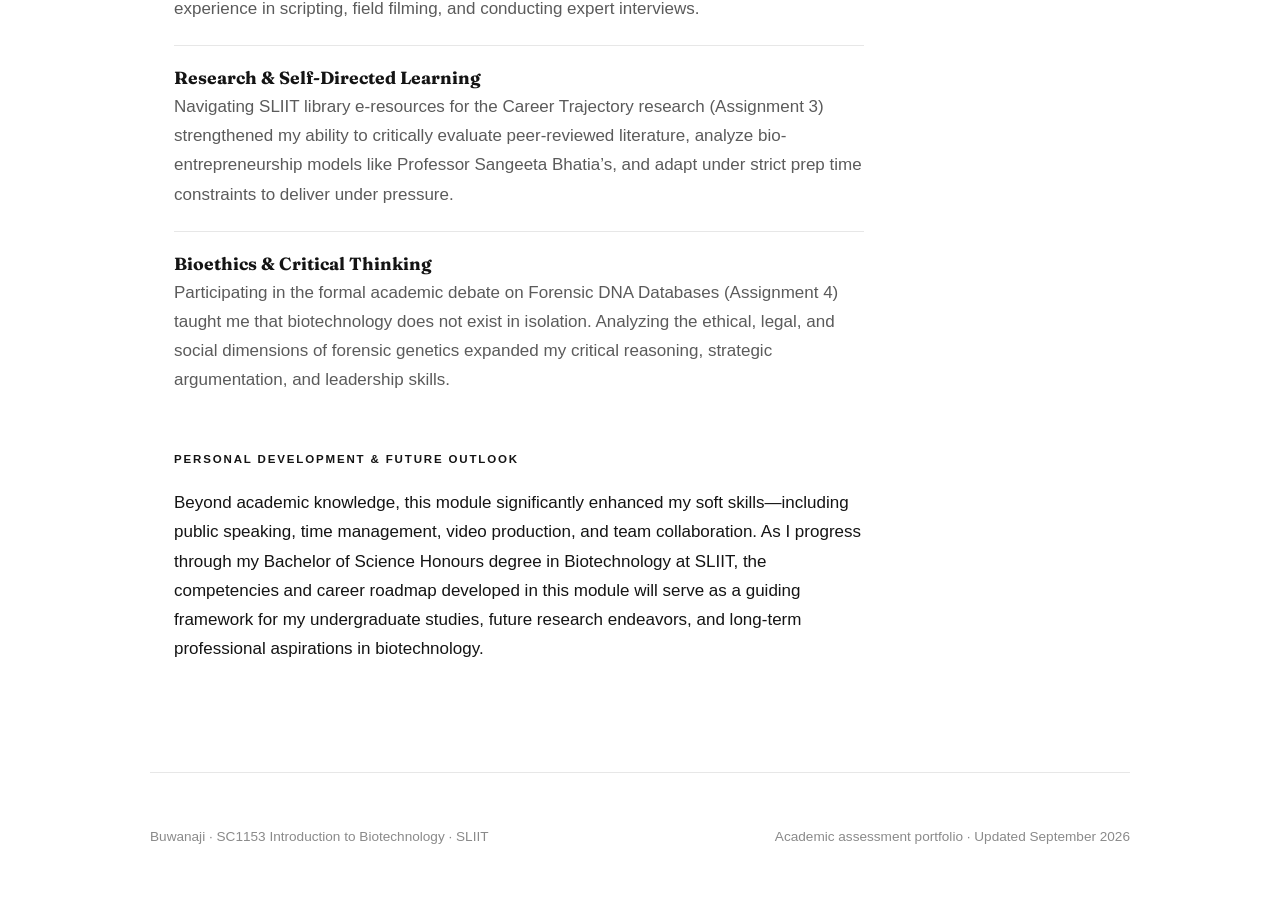
==== commit 75ea3985: "Update index.html" ====
--- a/index.html
+++ b/index.html
@@ -323,7 +323,7 @@
     <div class="wrap">
       <div class="section__head">
         <span class="eyebrow">Acknowledgements</span>
-        <h2>Acknowledgements</h2>
+        <h2>Acknowledgement</h2>
       </div>
       <div class="prose">
         <p>I would like to extend my sincere gratitude to everyone who supported and guided me throughout the completion of the SC1153: Introduction to Biotechnology module.</p>
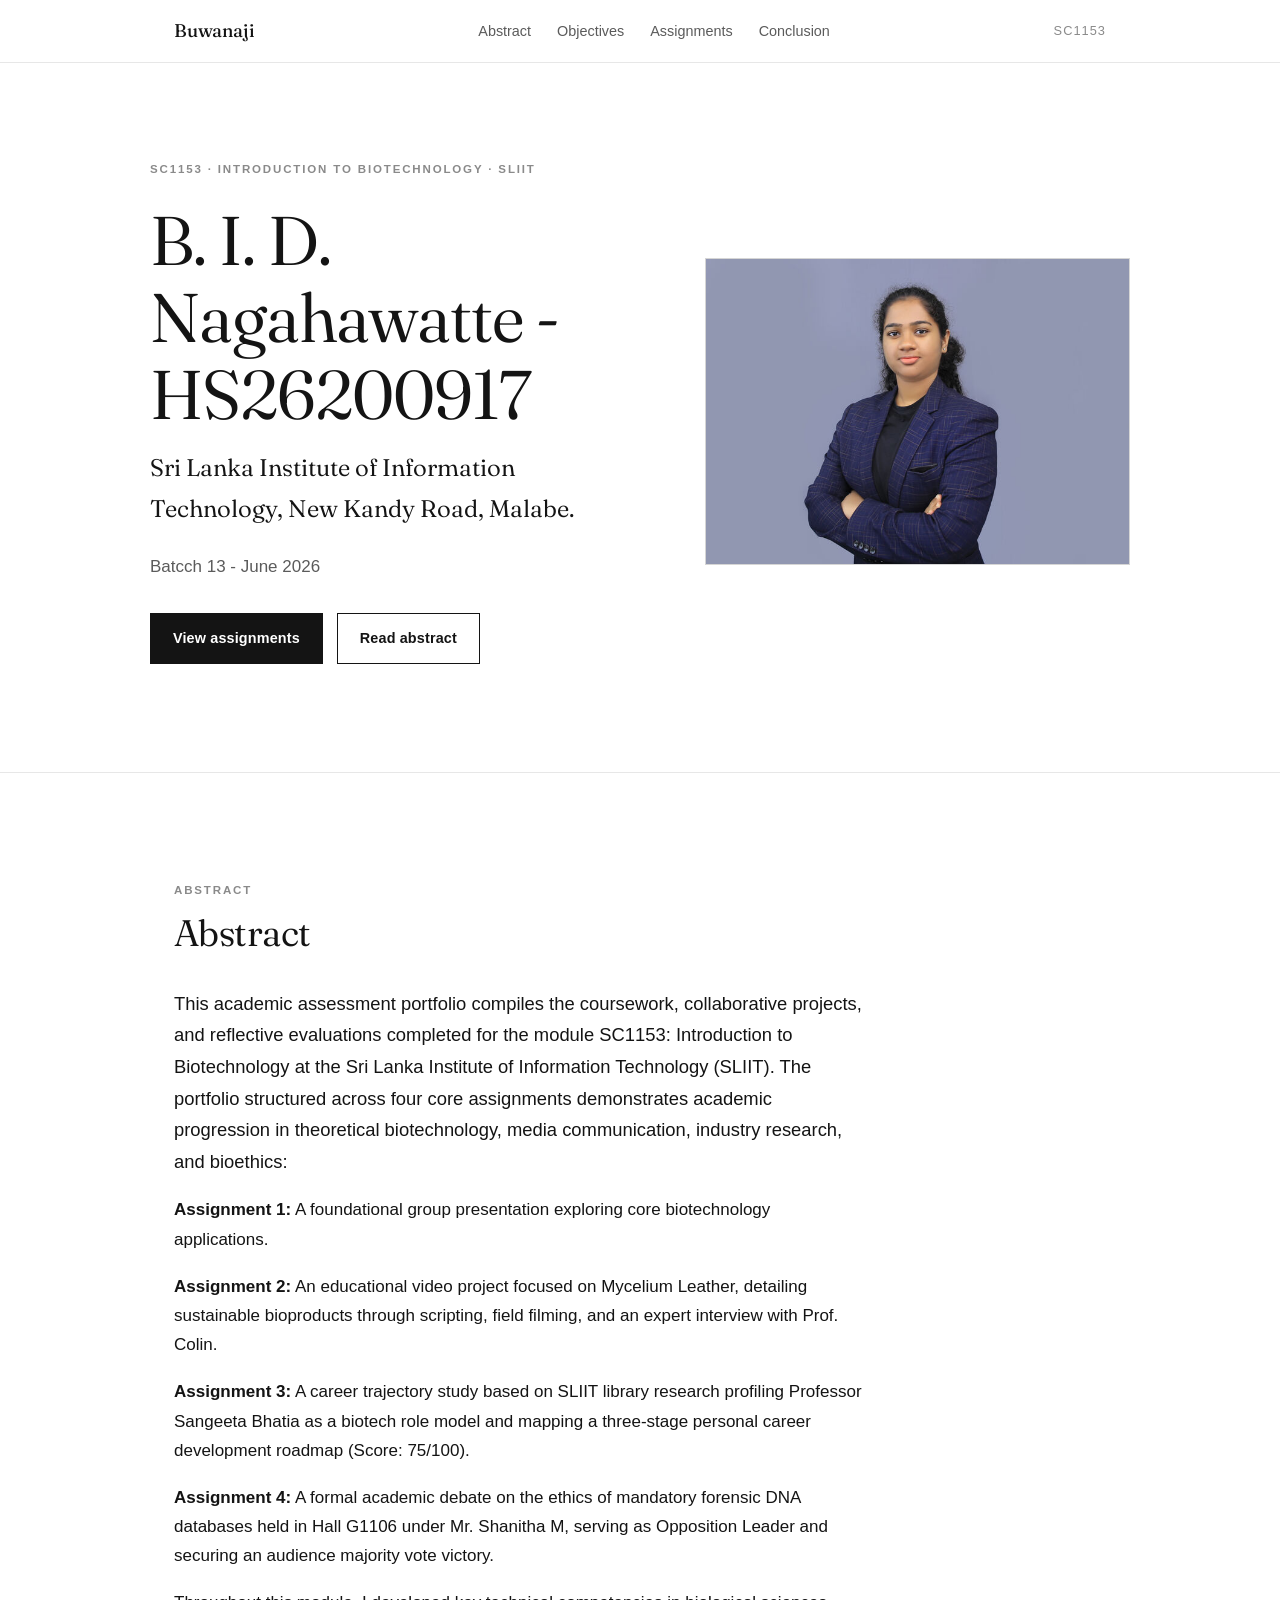
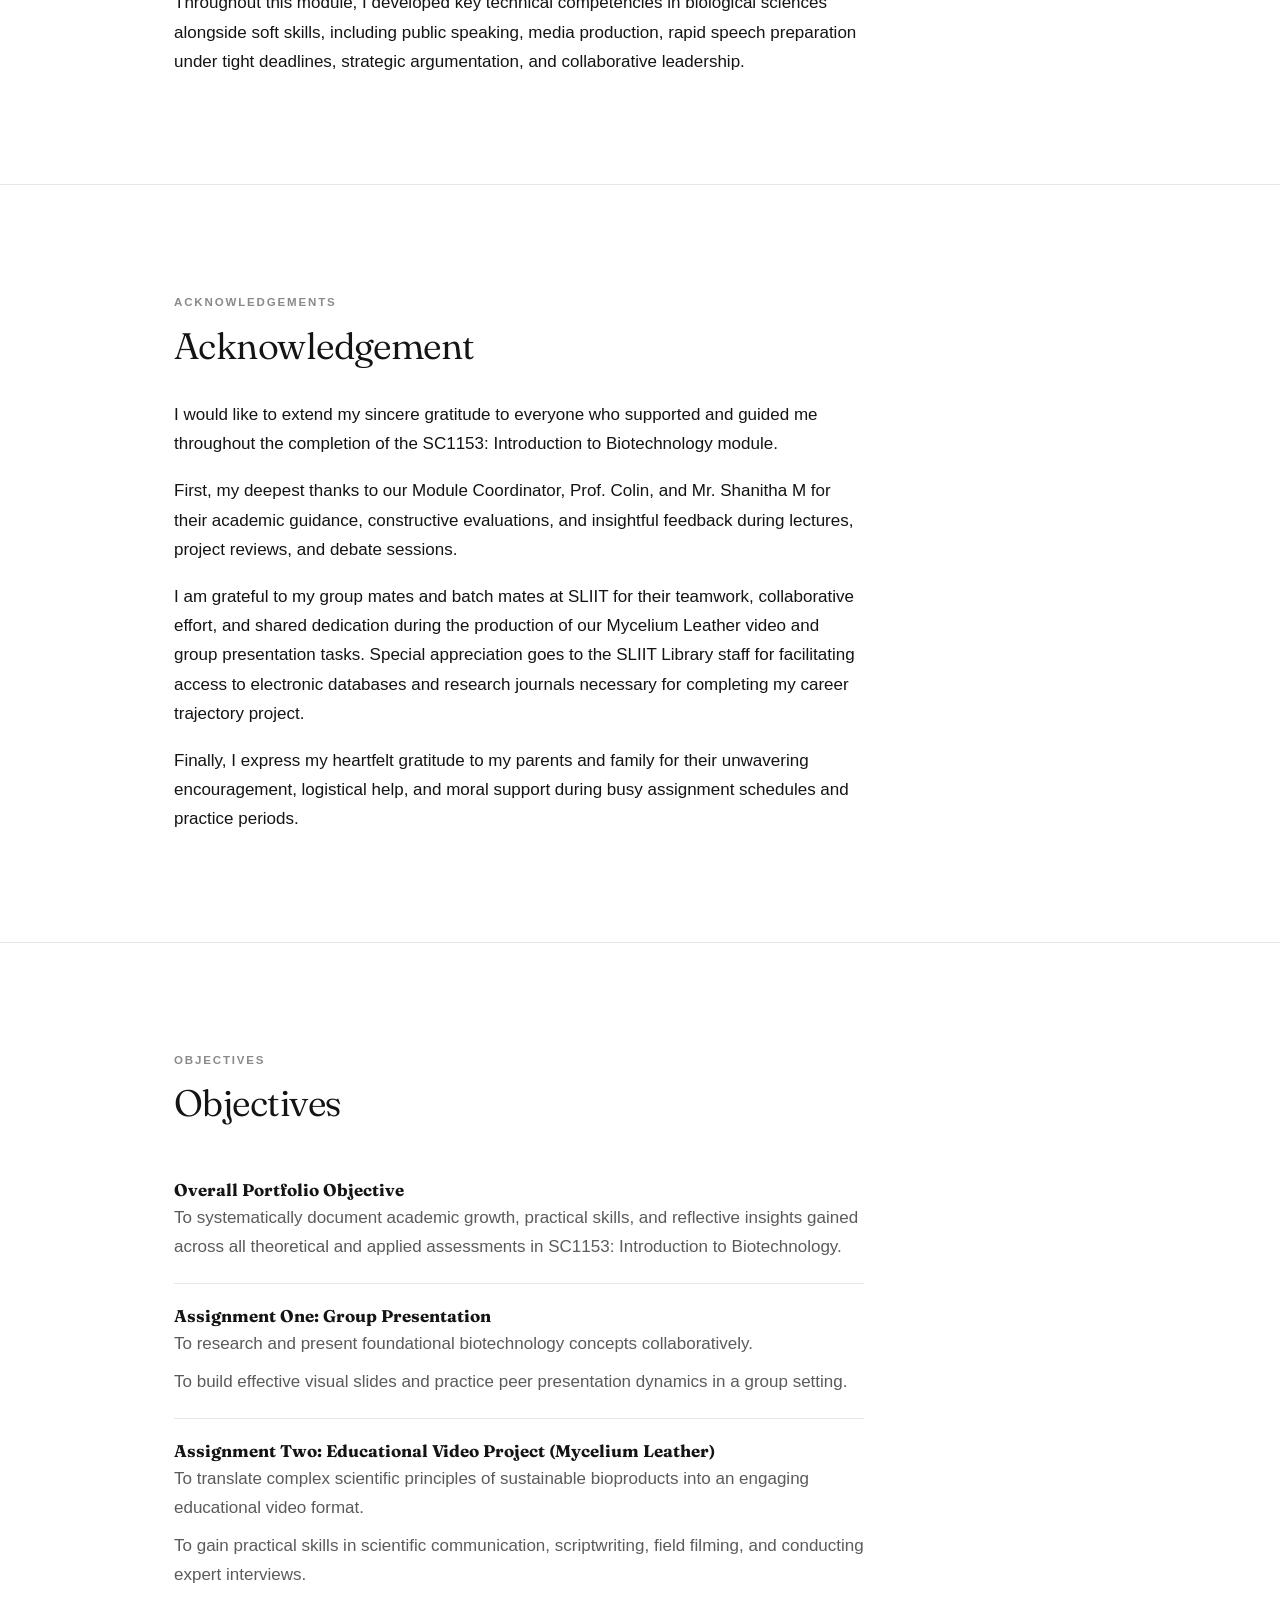
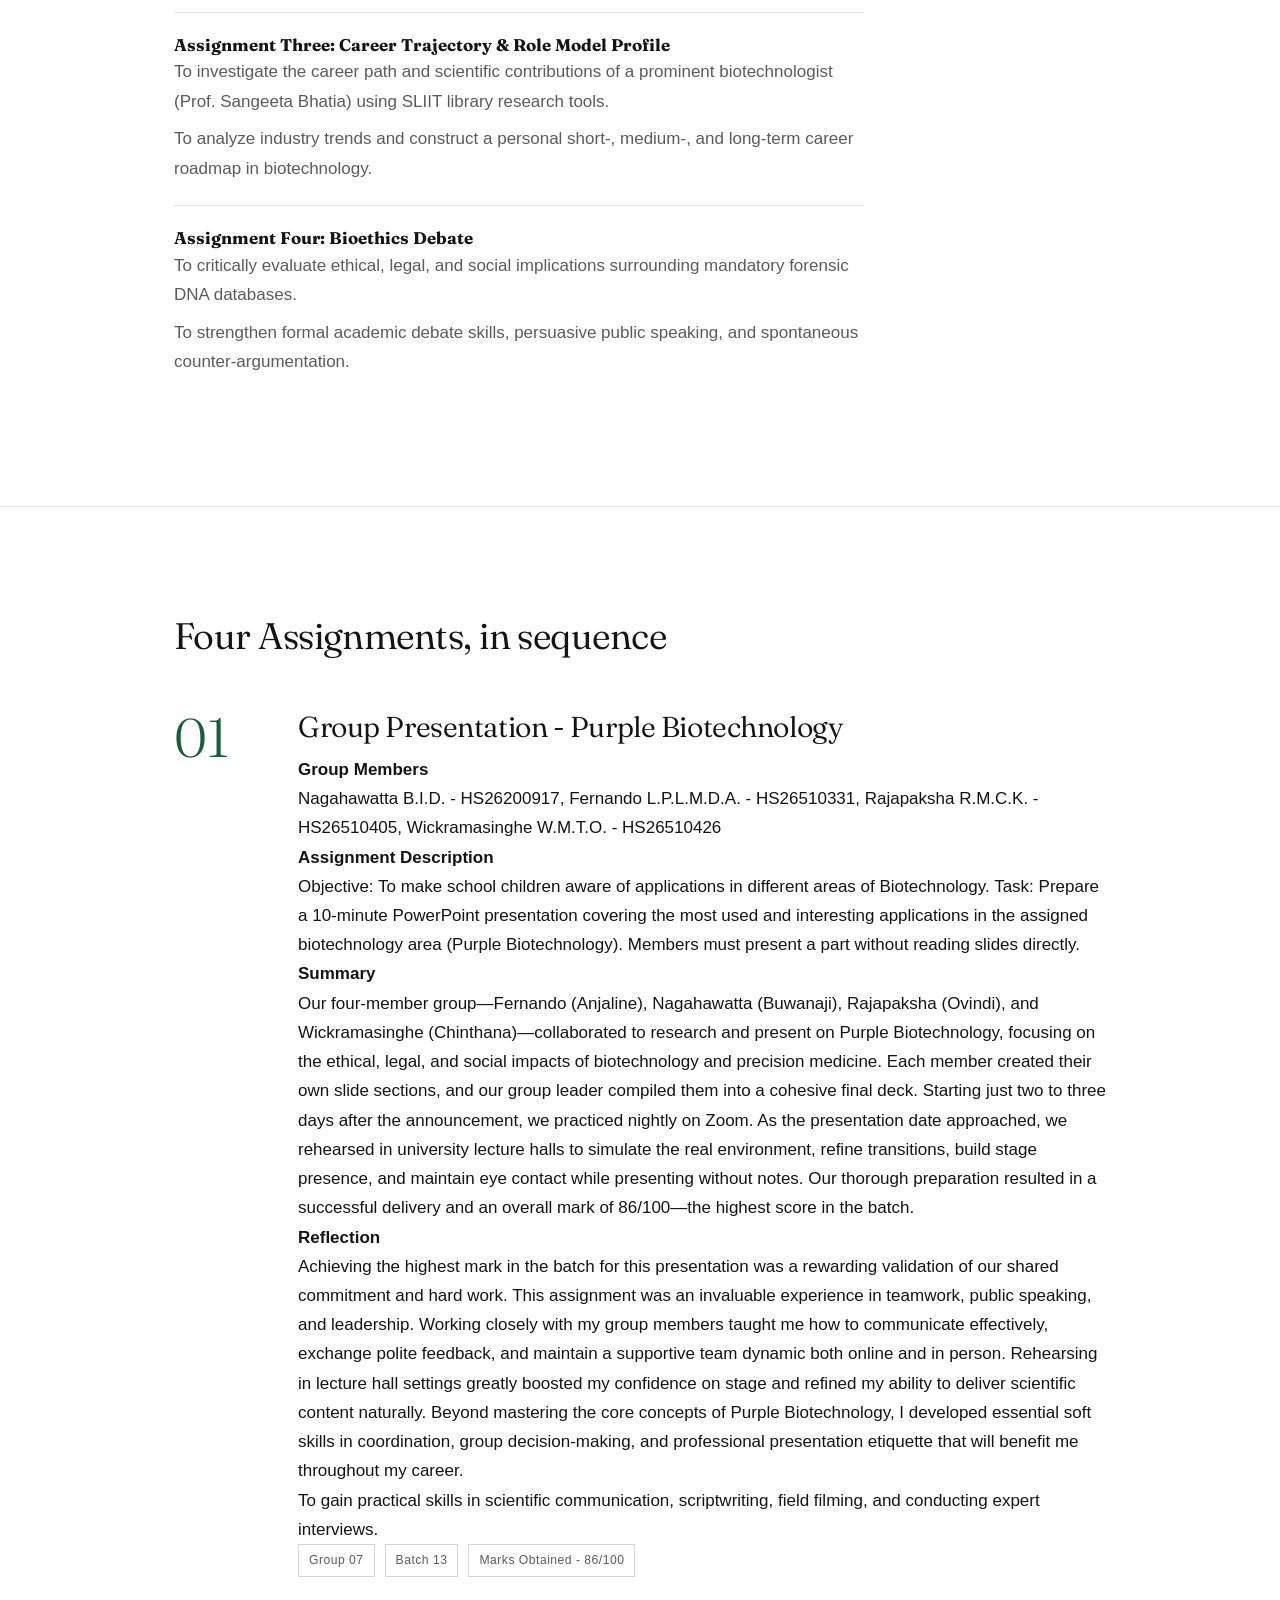
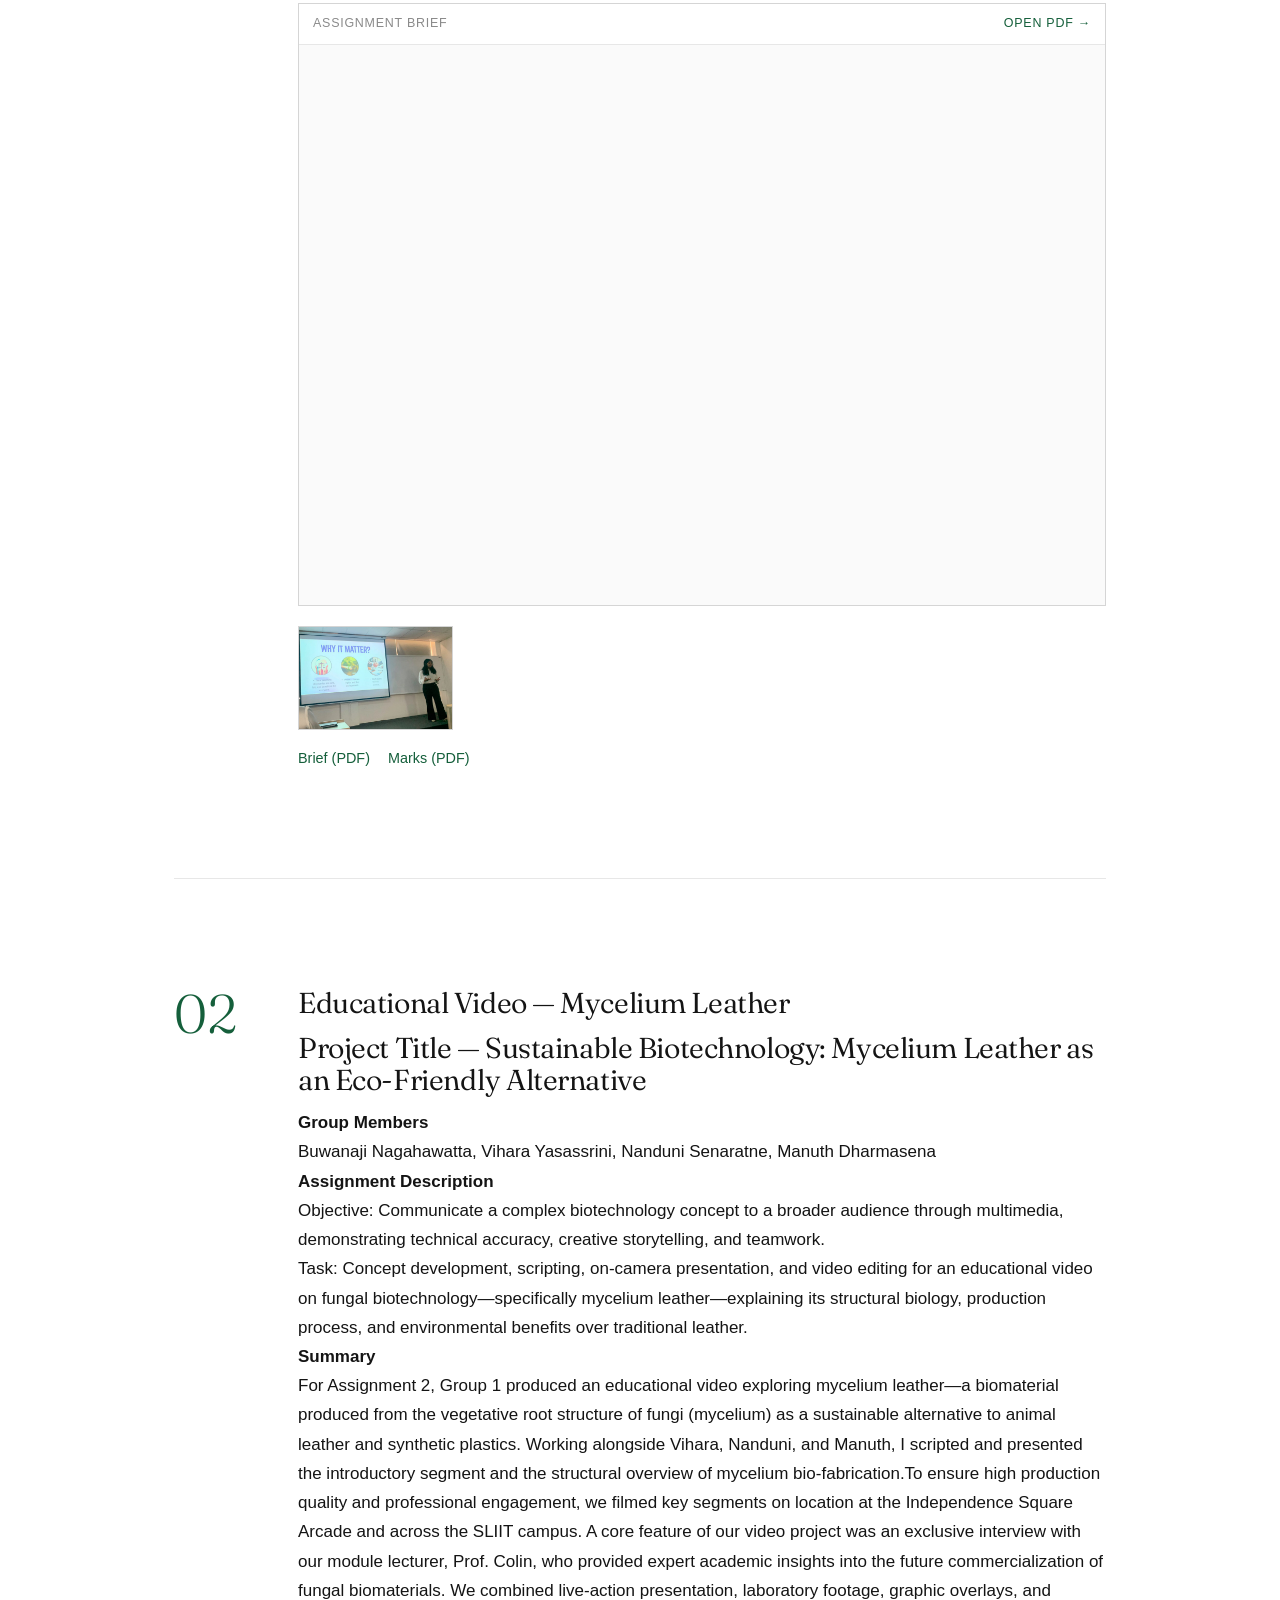
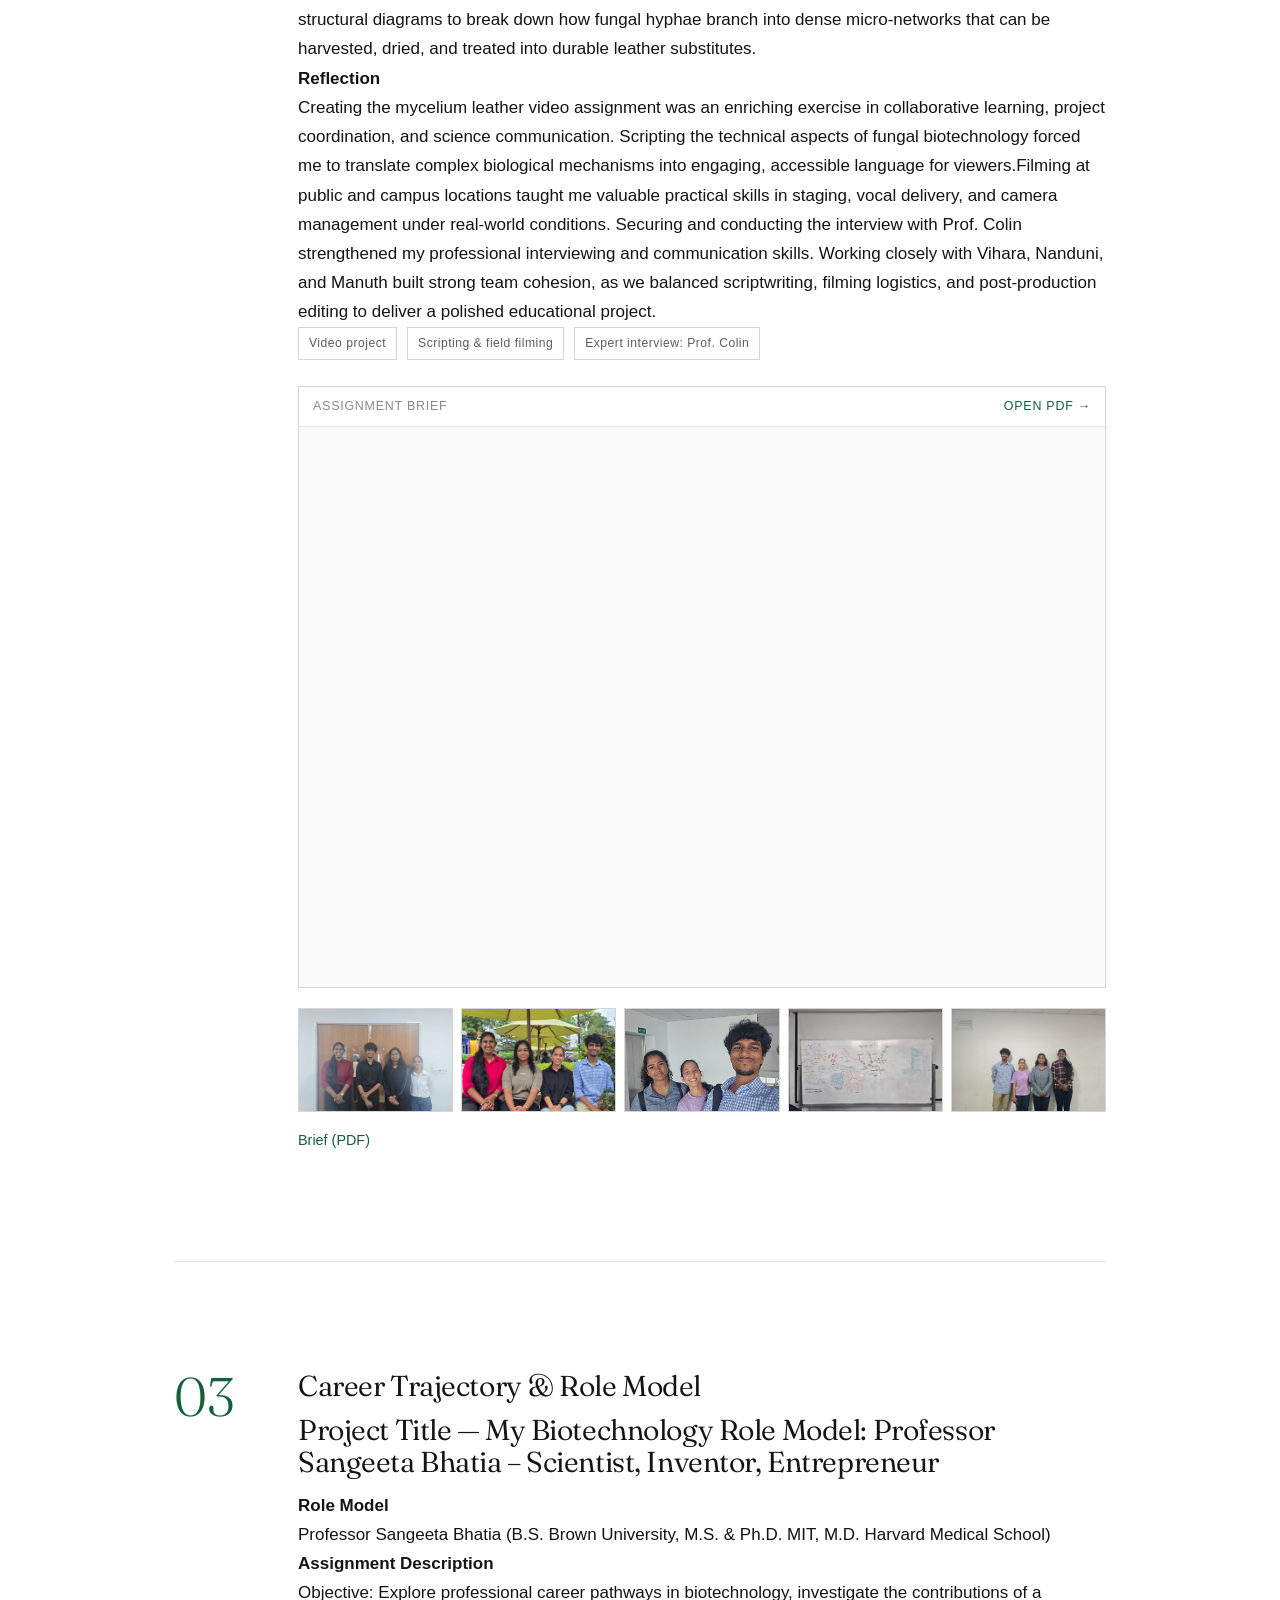
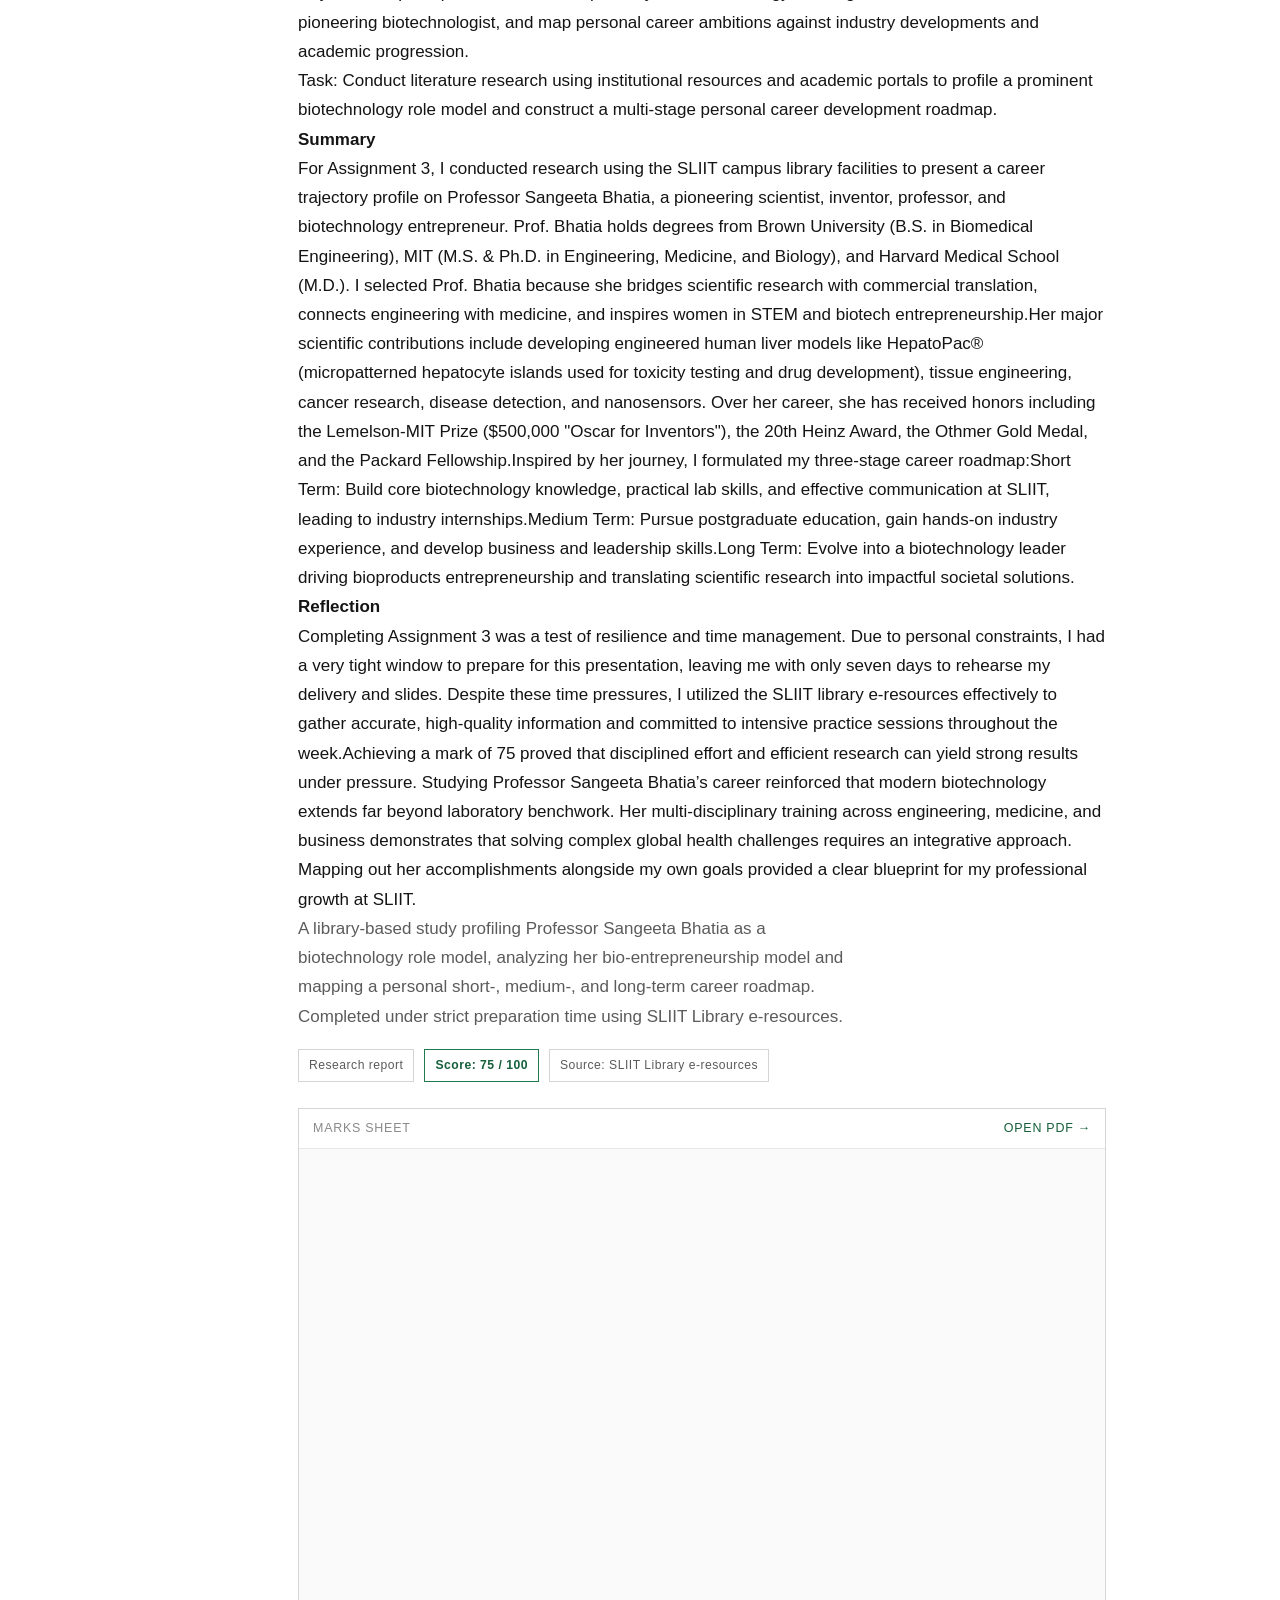
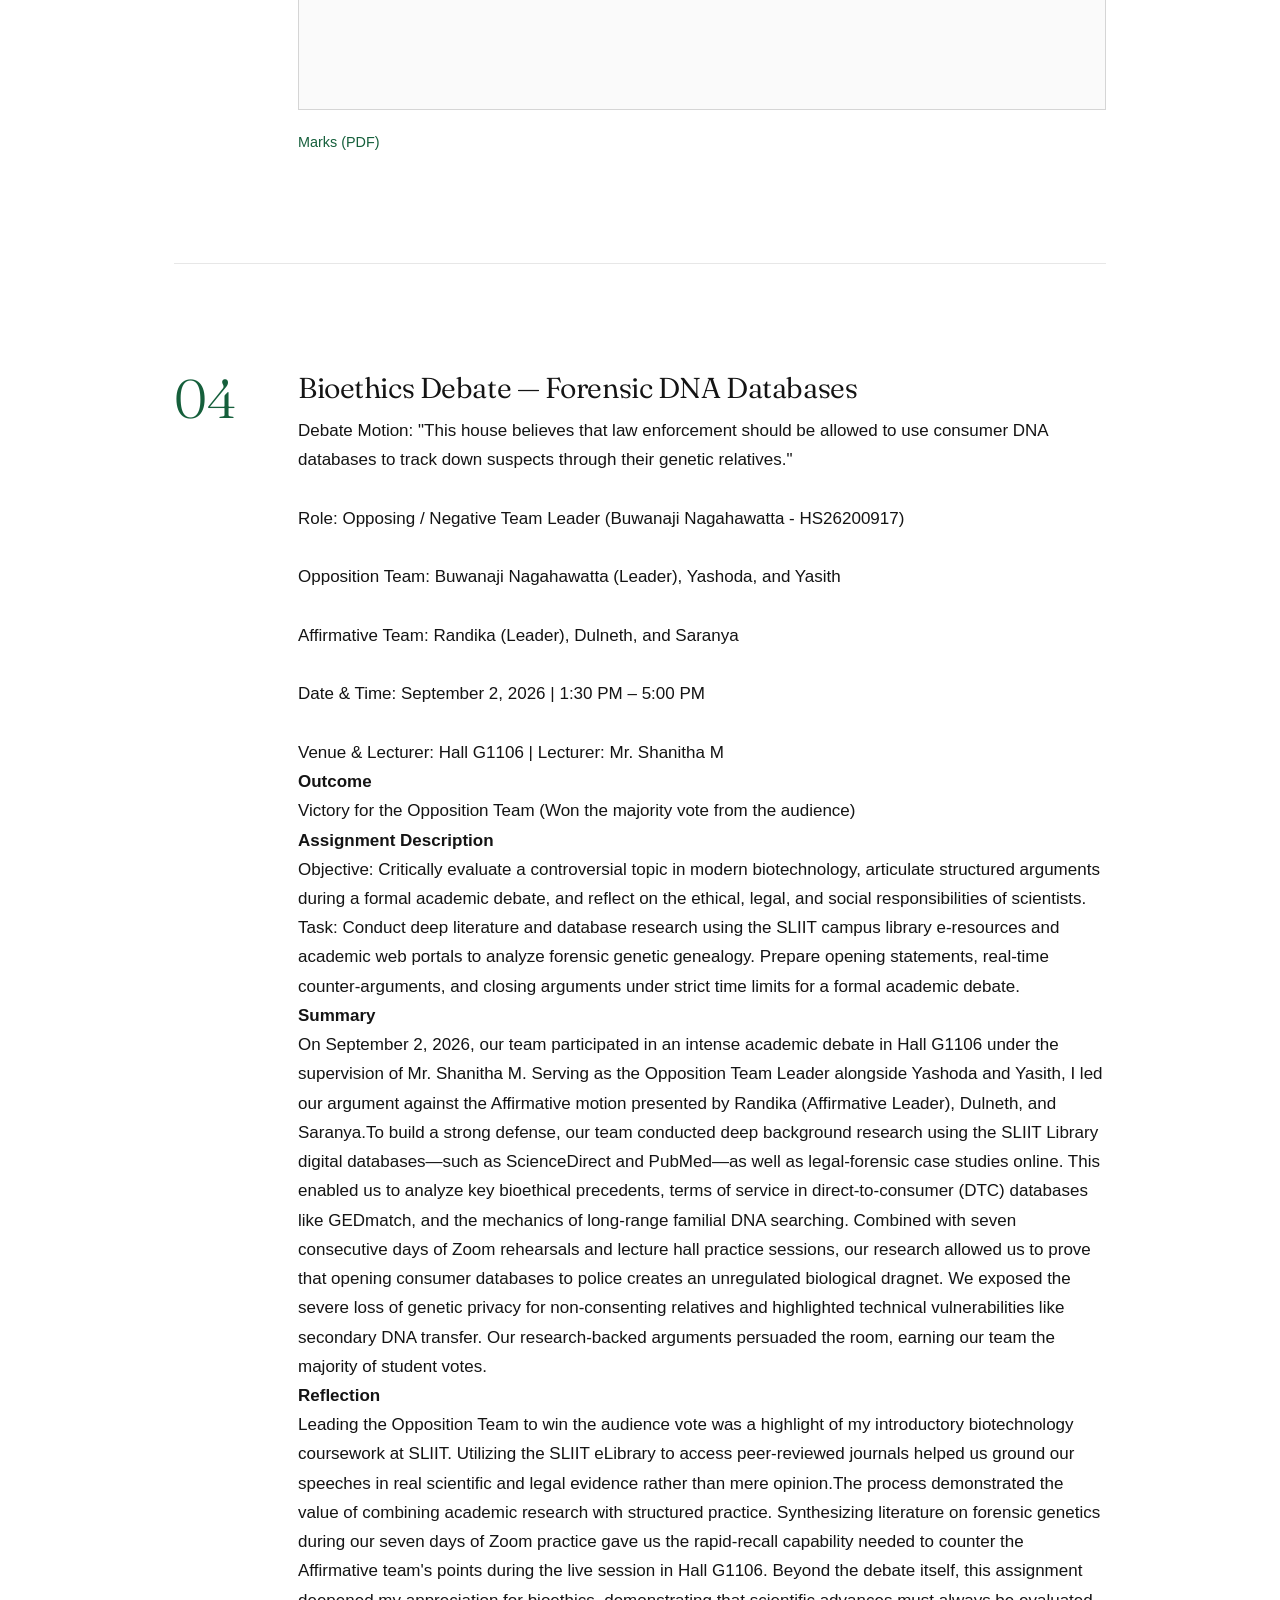
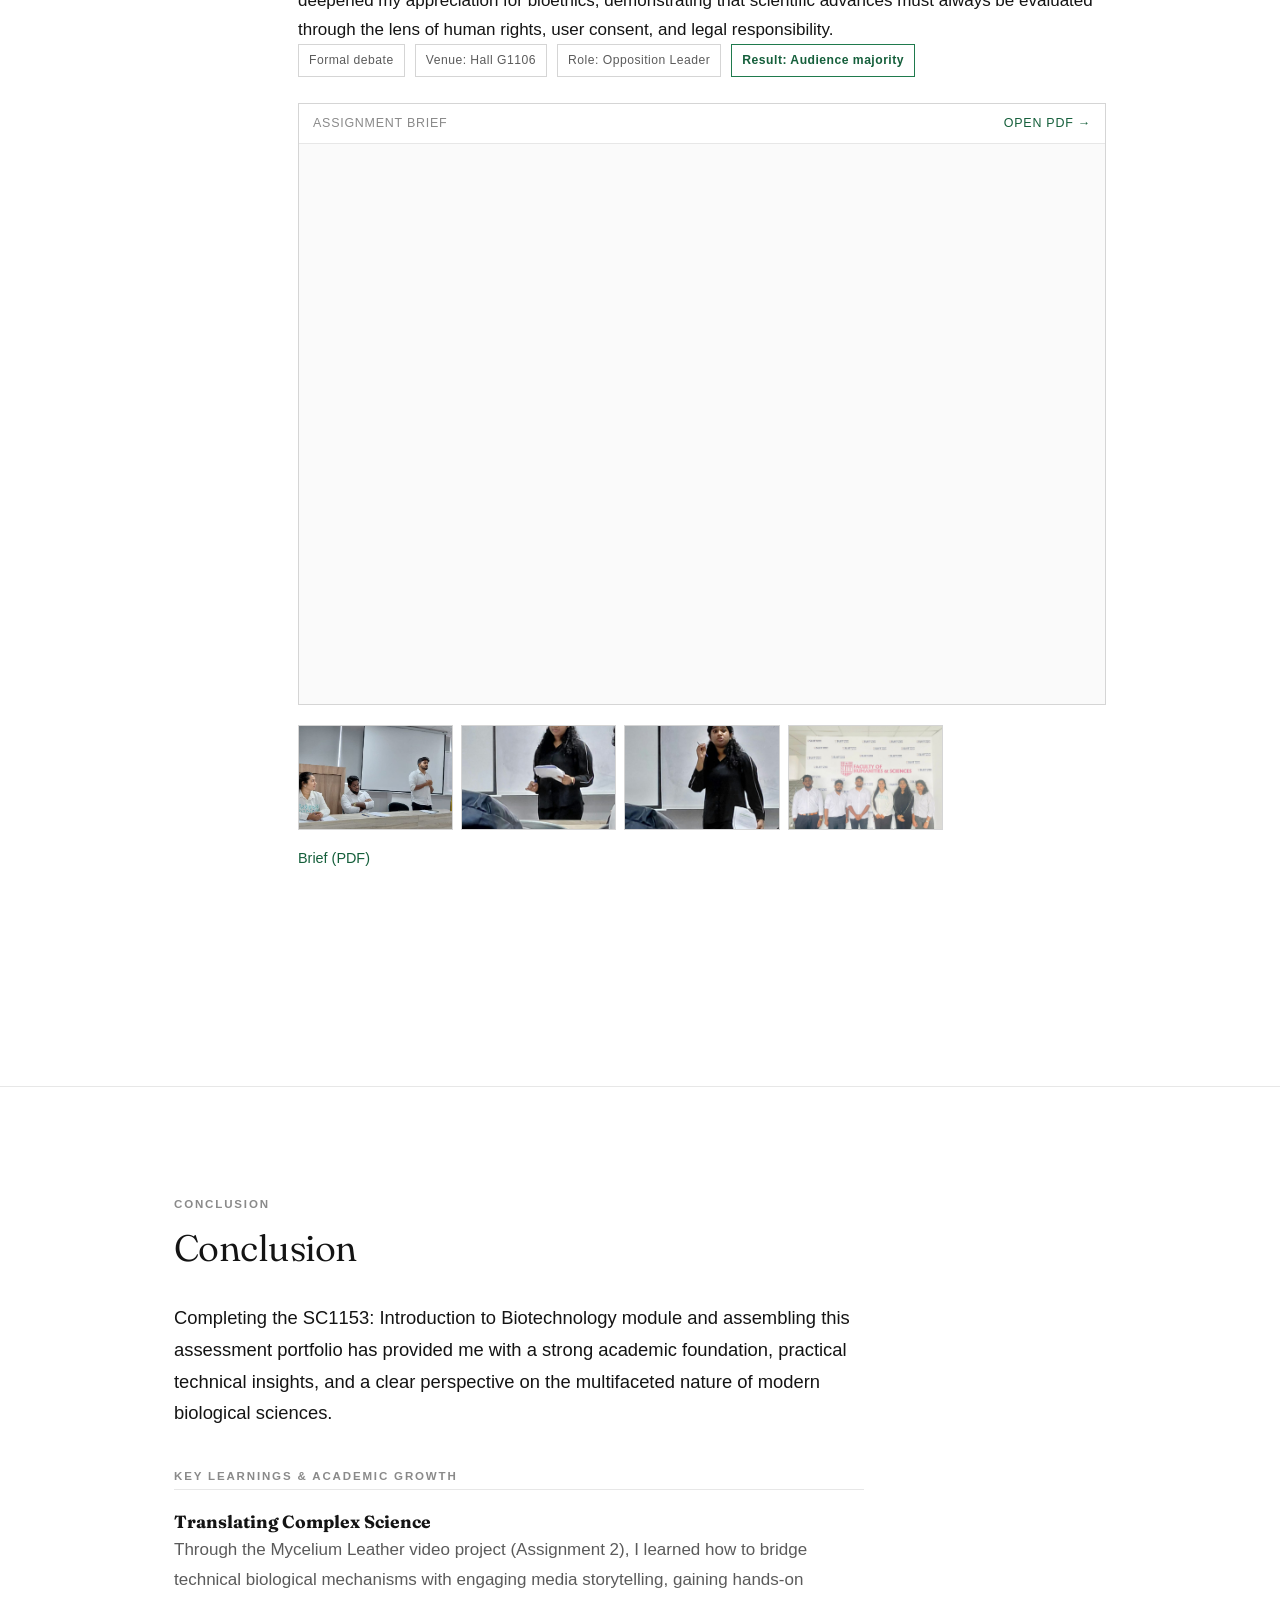
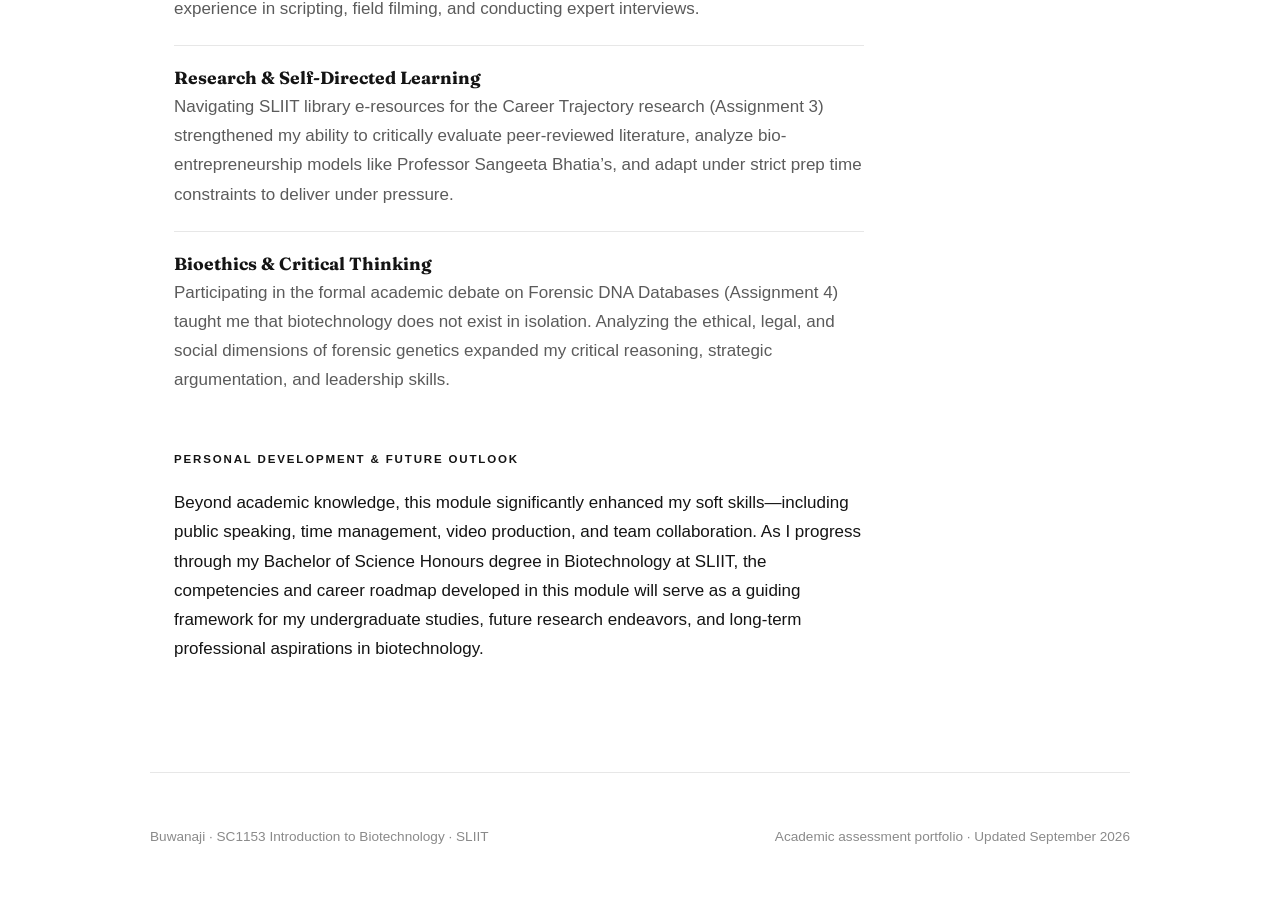
==== commit b488c96c: "Update index.html" ====
--- a/index.html
+++ b/index.html
@@ -469,7 +469,7 @@
         <div class="assignment__num">03</div>
         <div class="assignment__body">
           <h3>Career Trajectory &amp; Role Model</h3>
-          <h3>Project Title &amp; My Biotechnology Role Model: Professor Sangeeta Bhatia – Scientist, Inventor, Entrepreneur  </h3>
+          <h3>Project Title &mdash; My Biotechnology Role Model: Professor Sangeeta Bhatia – Scientist, Inventor, Entrepreneur  </h3>
           <div class="assign">
             <div class="assign__row">
           <h4>Role Model</h4>
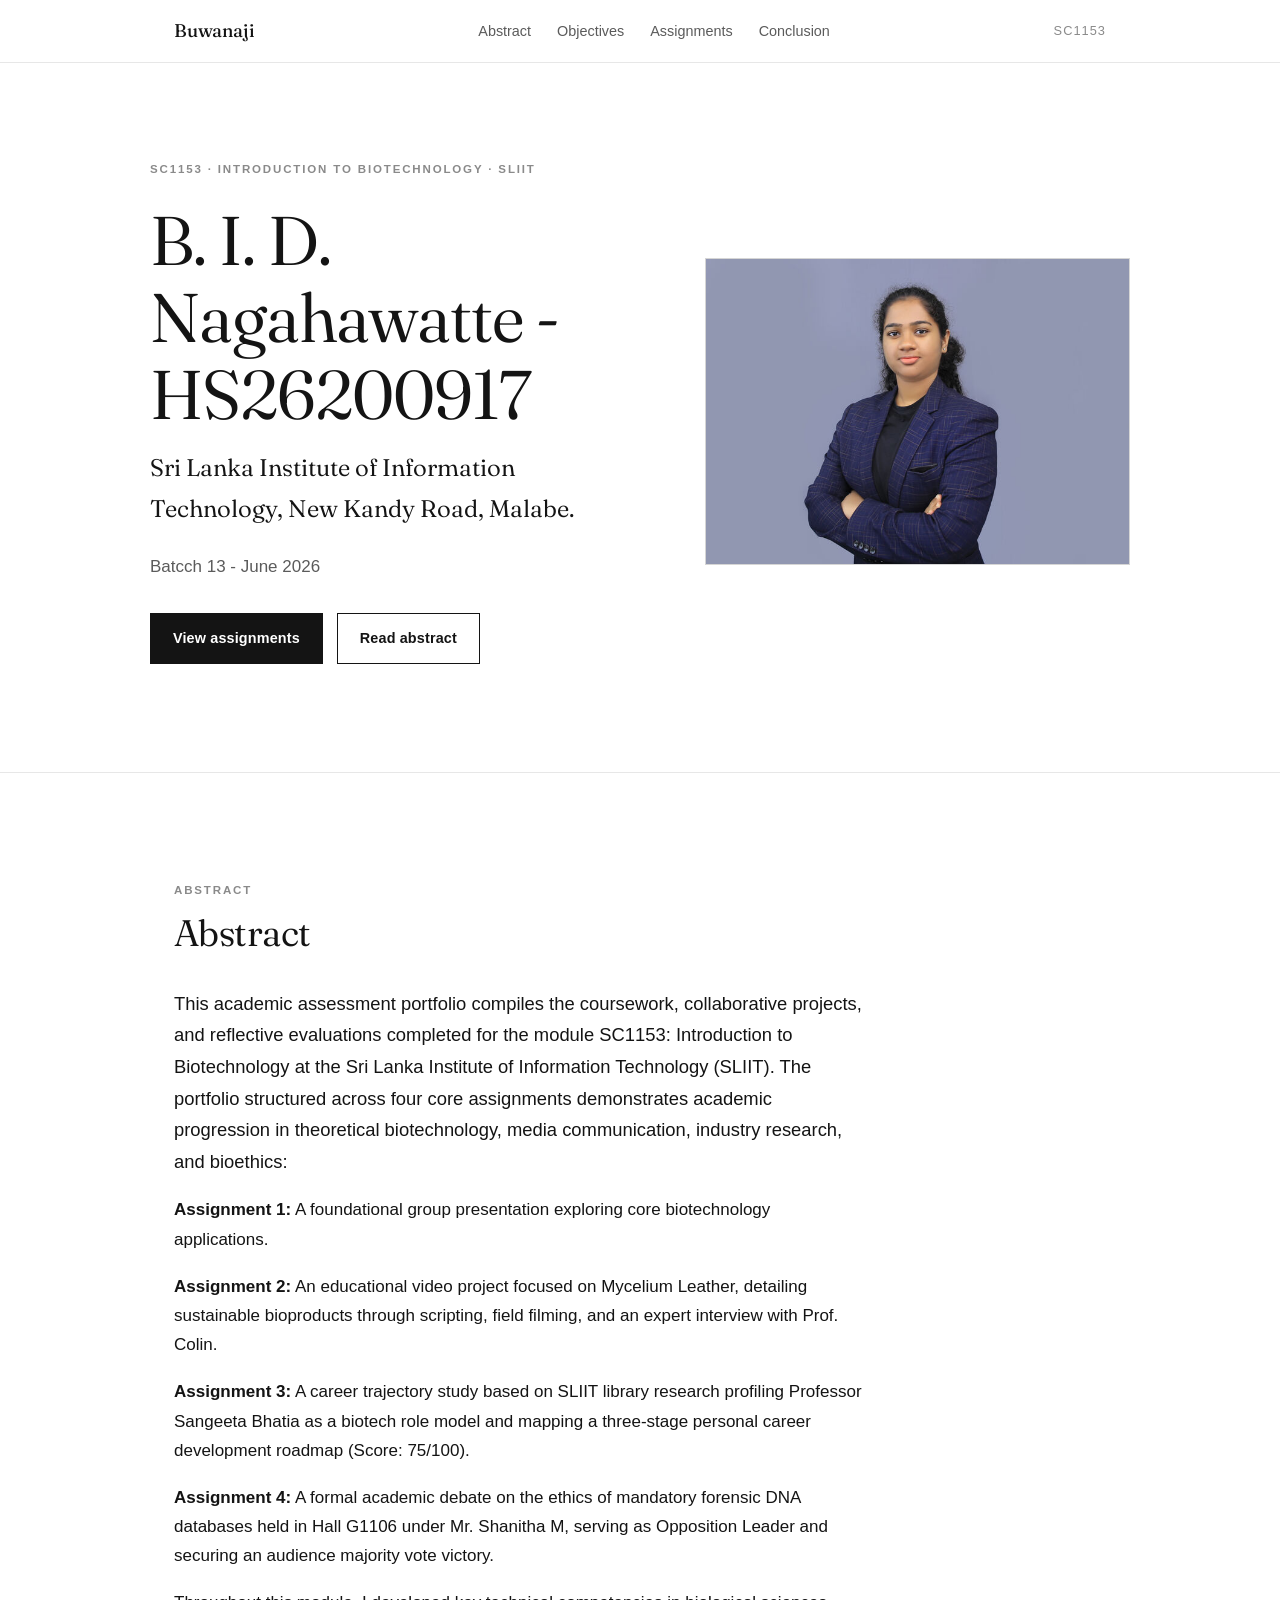
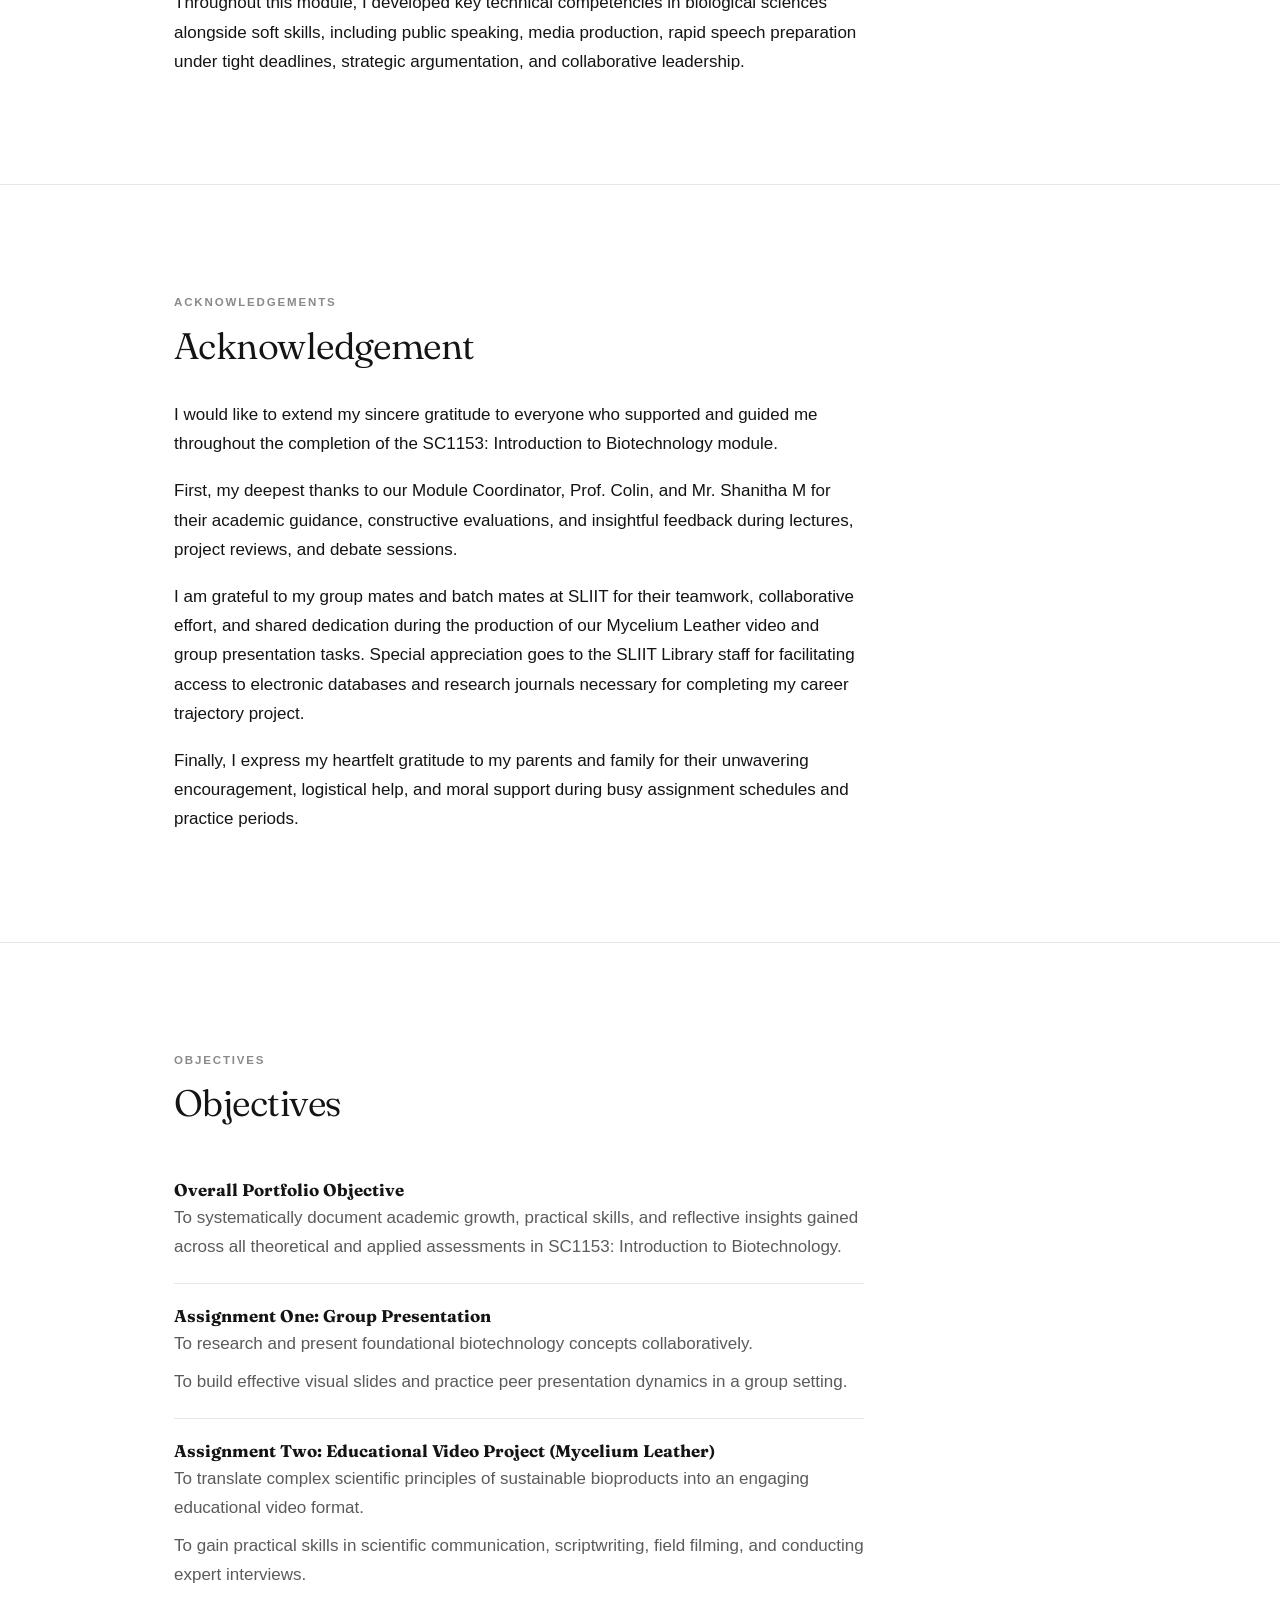
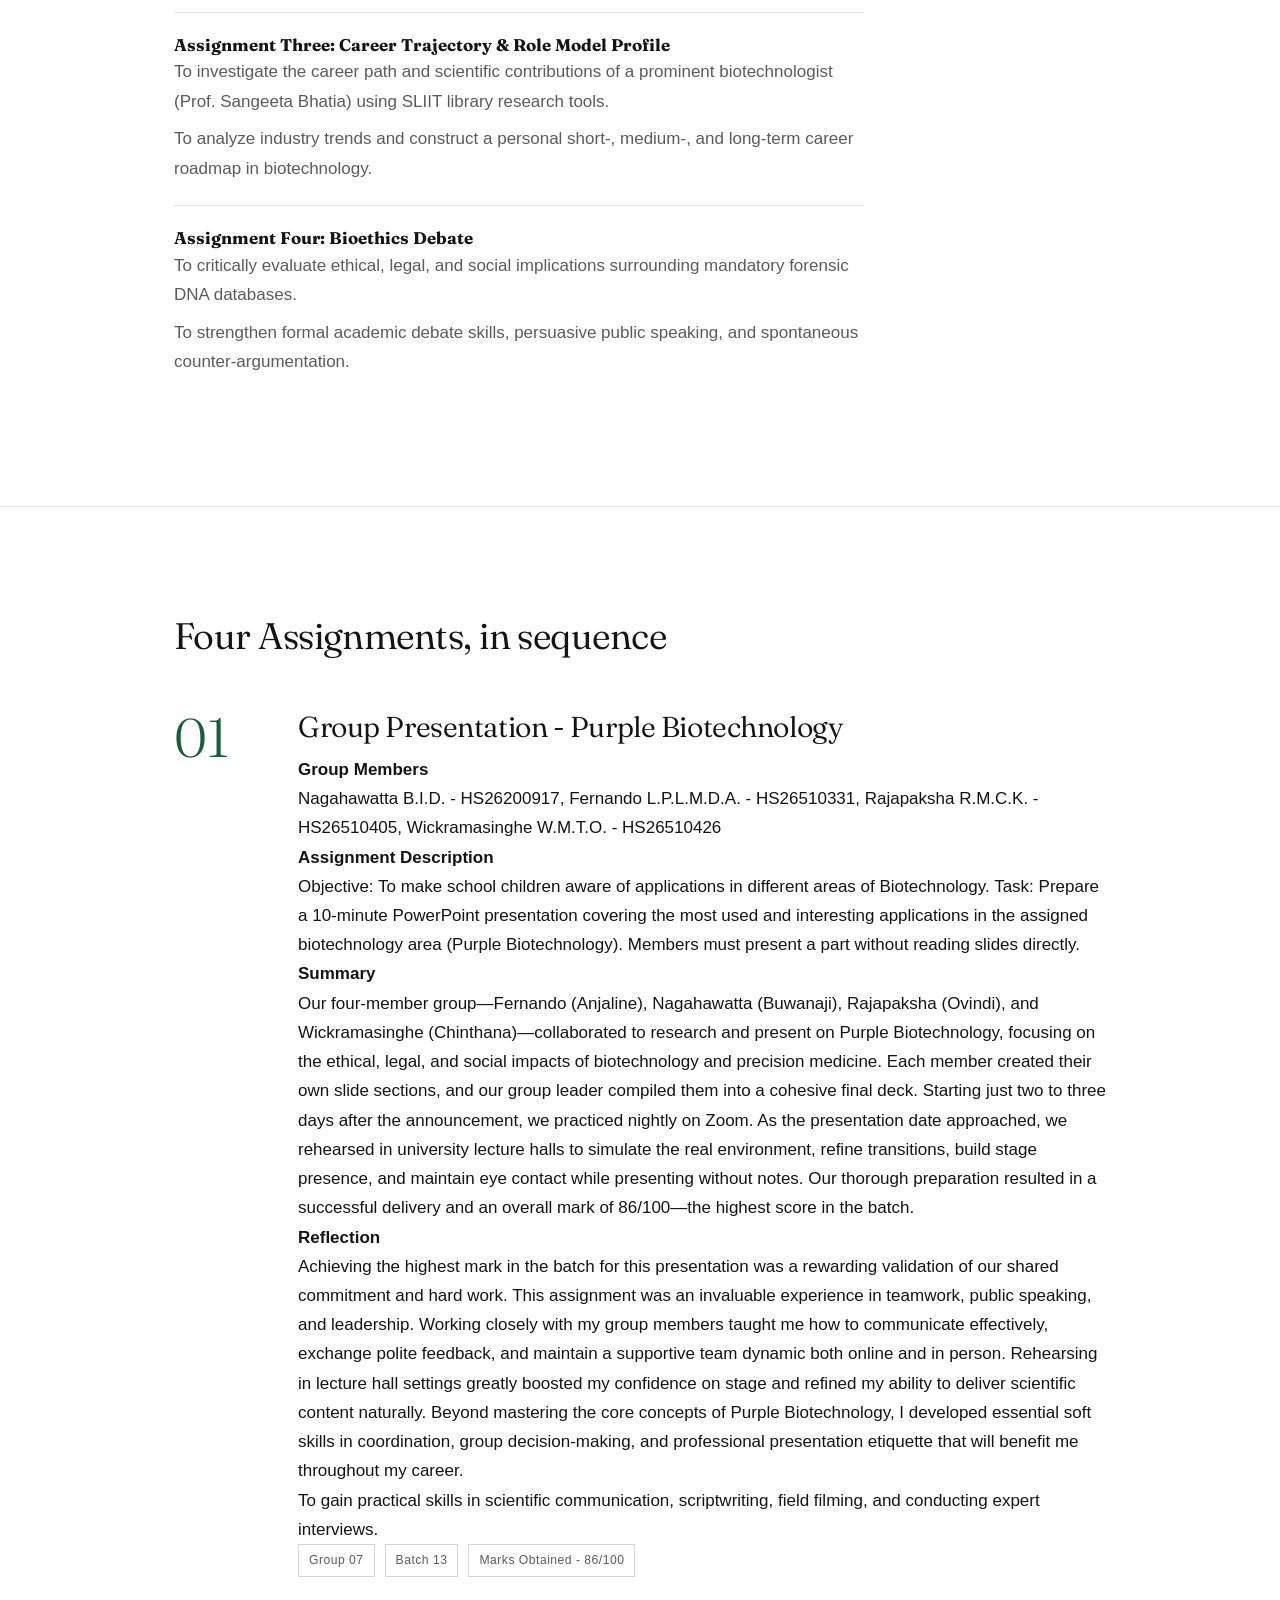
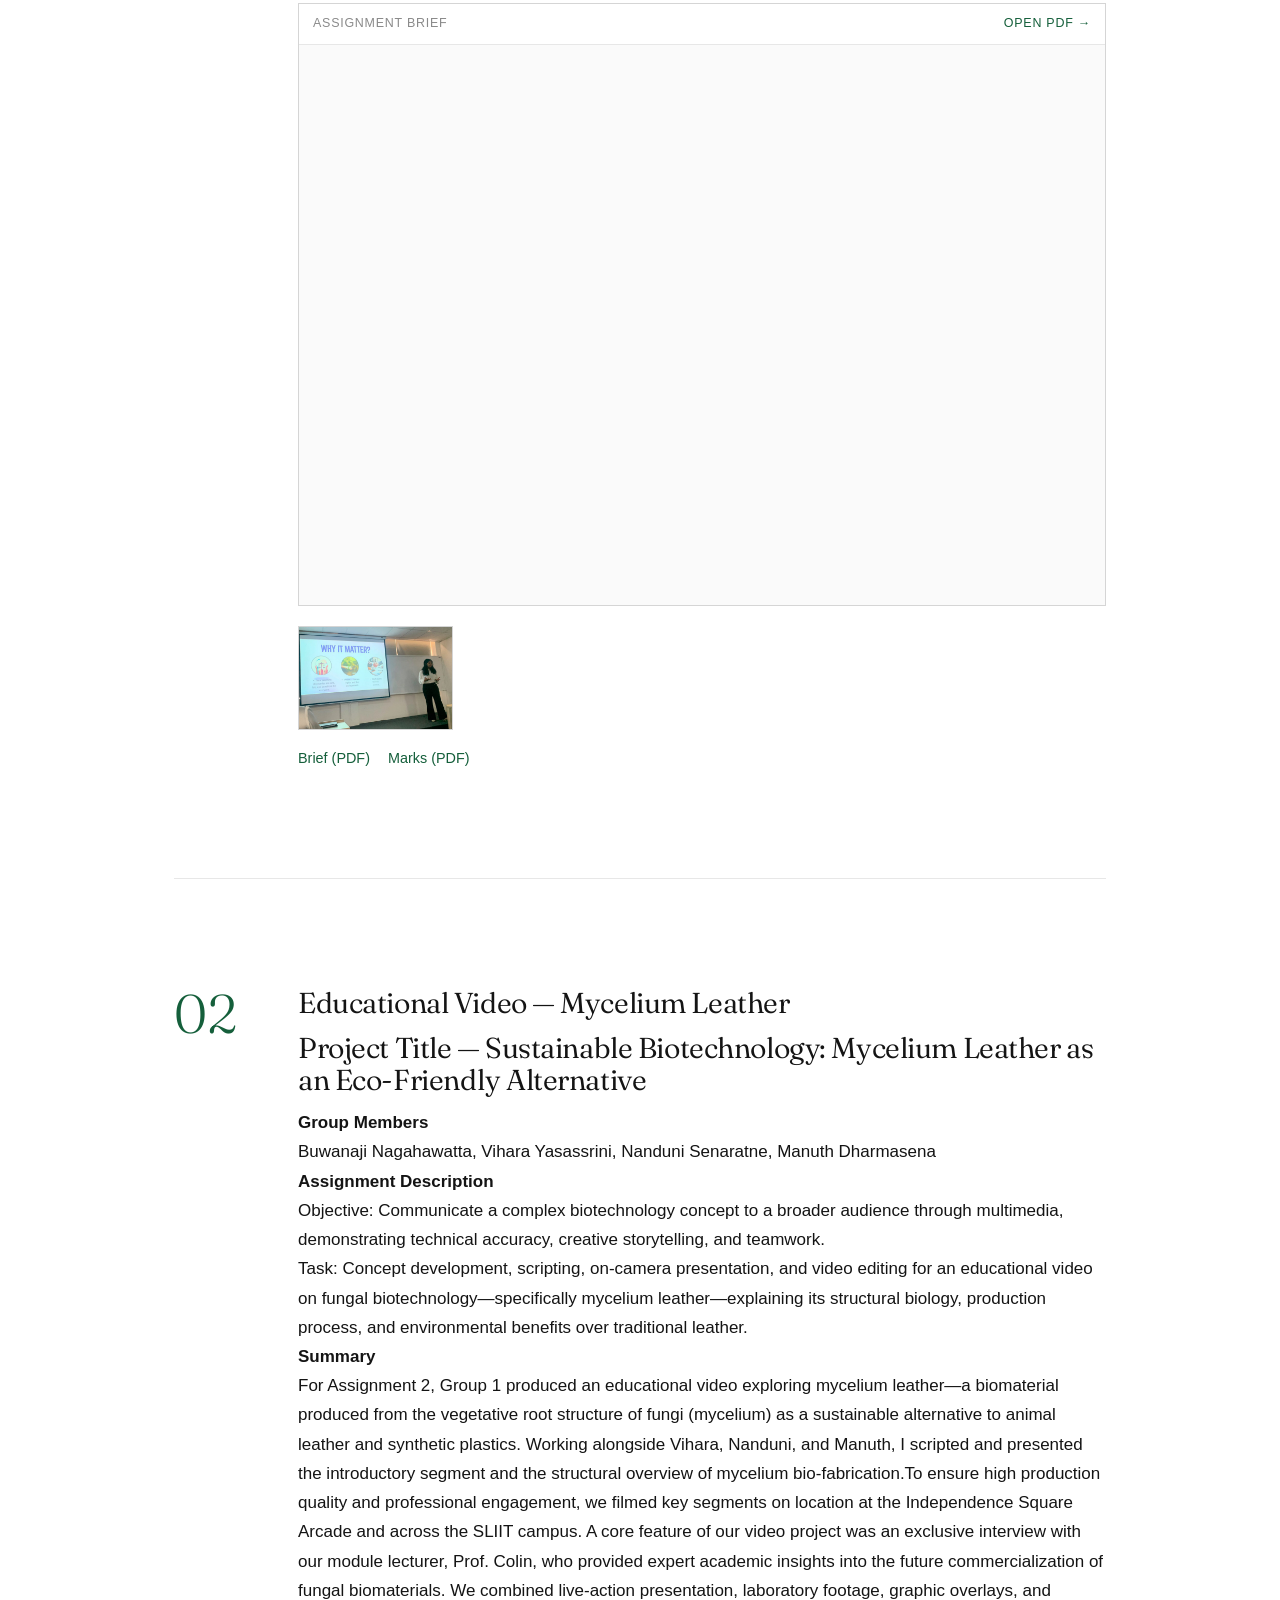
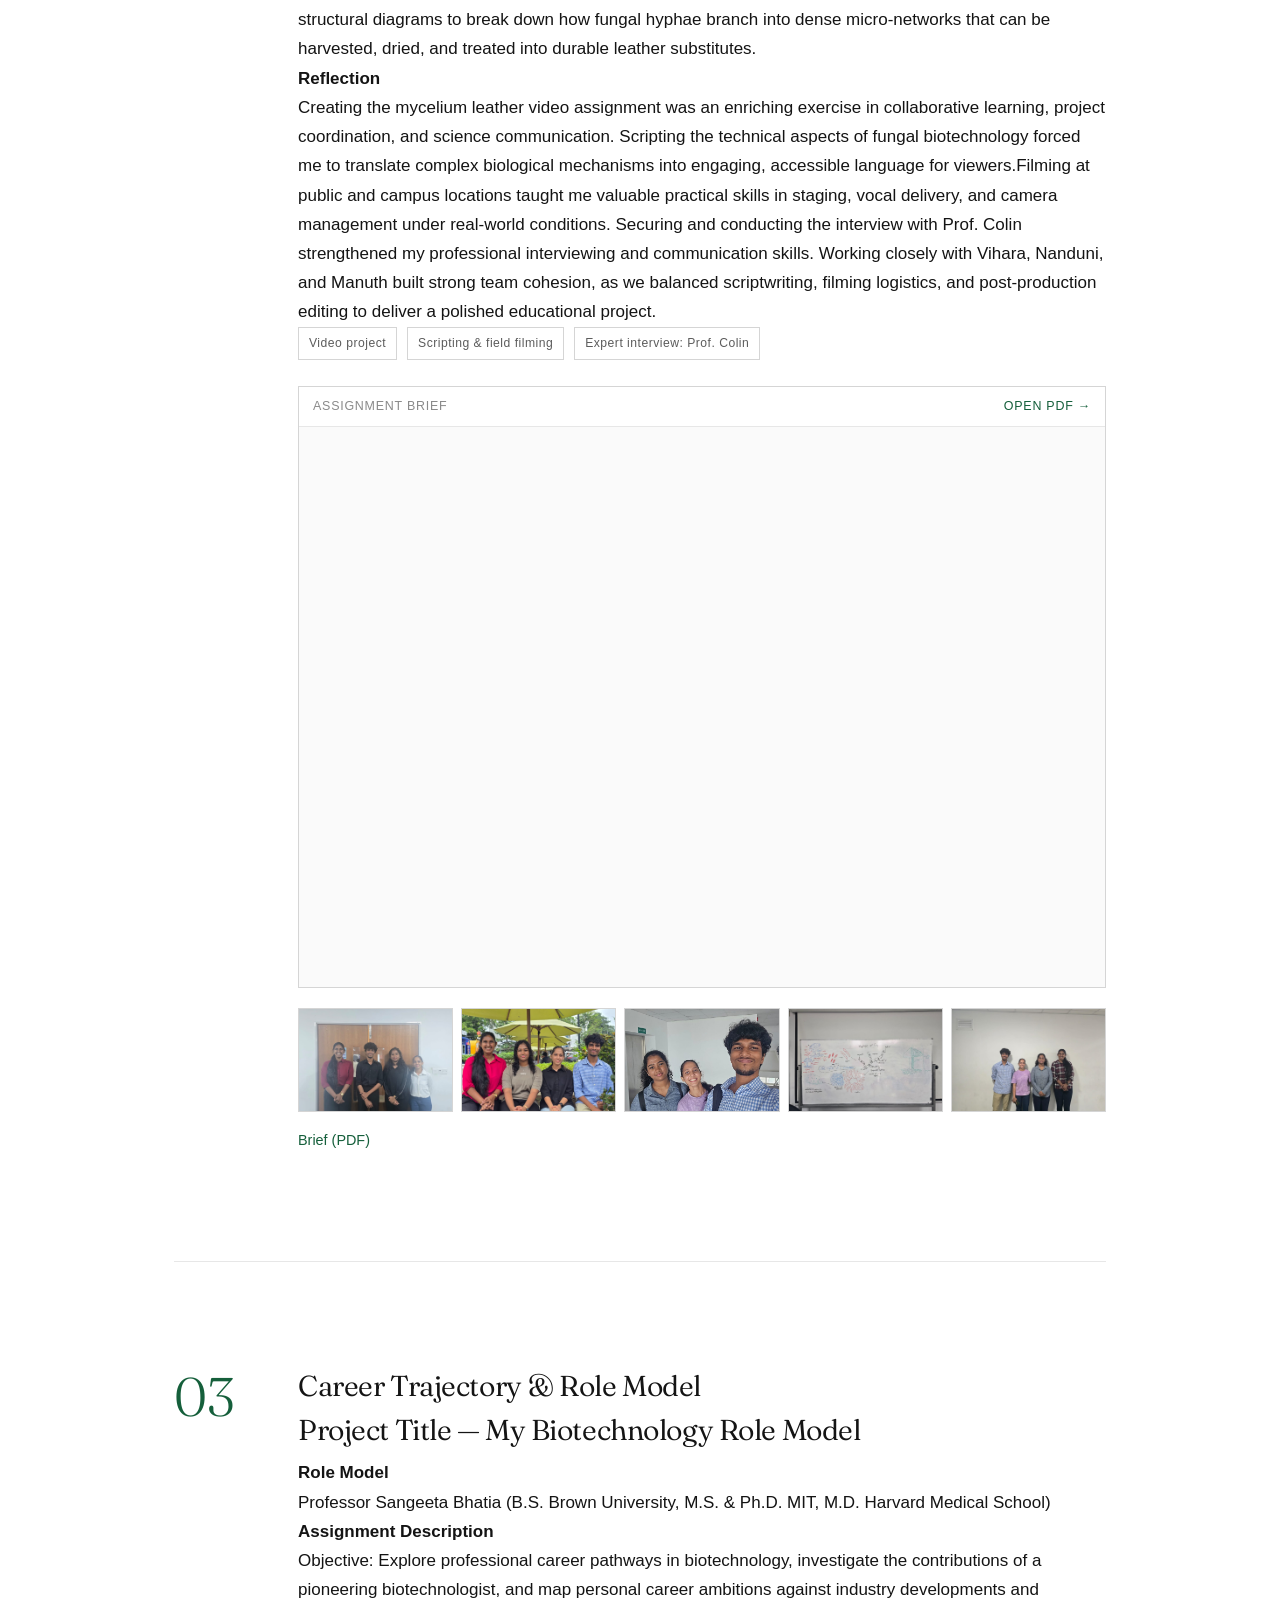
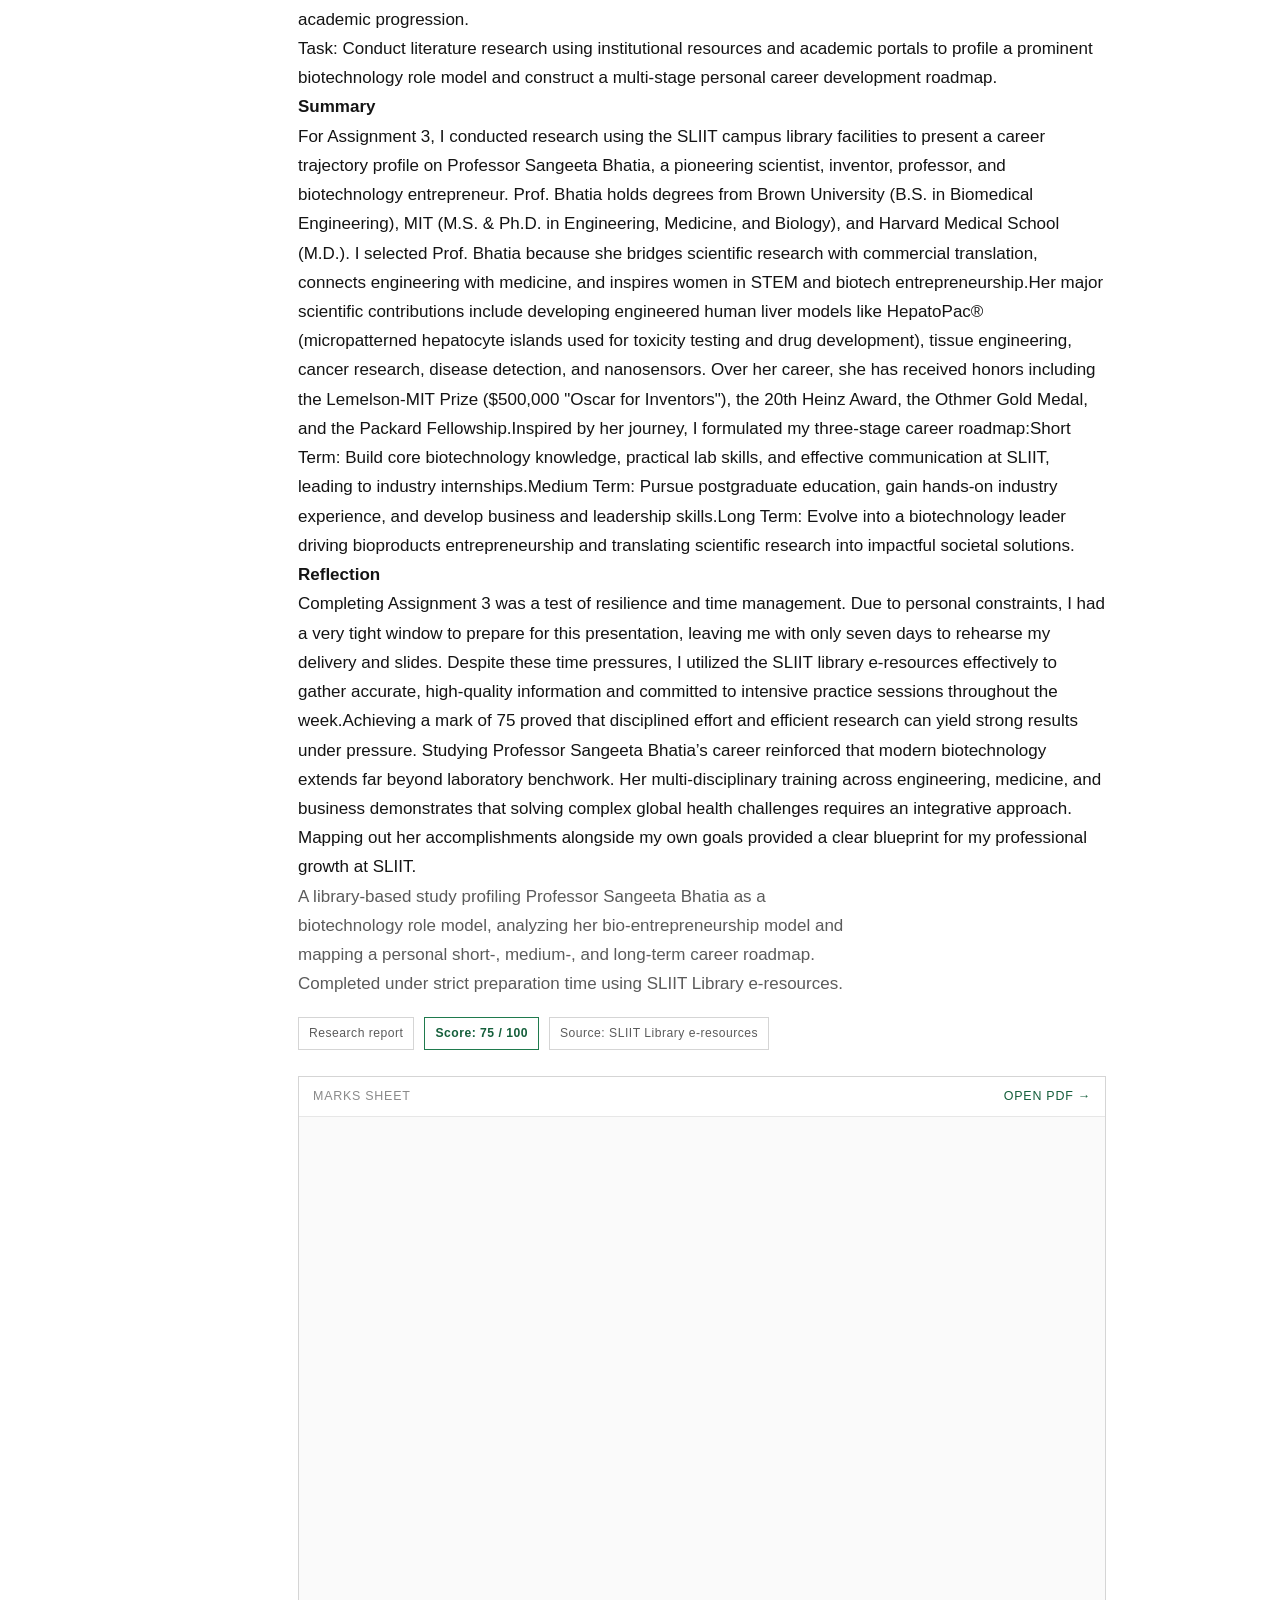
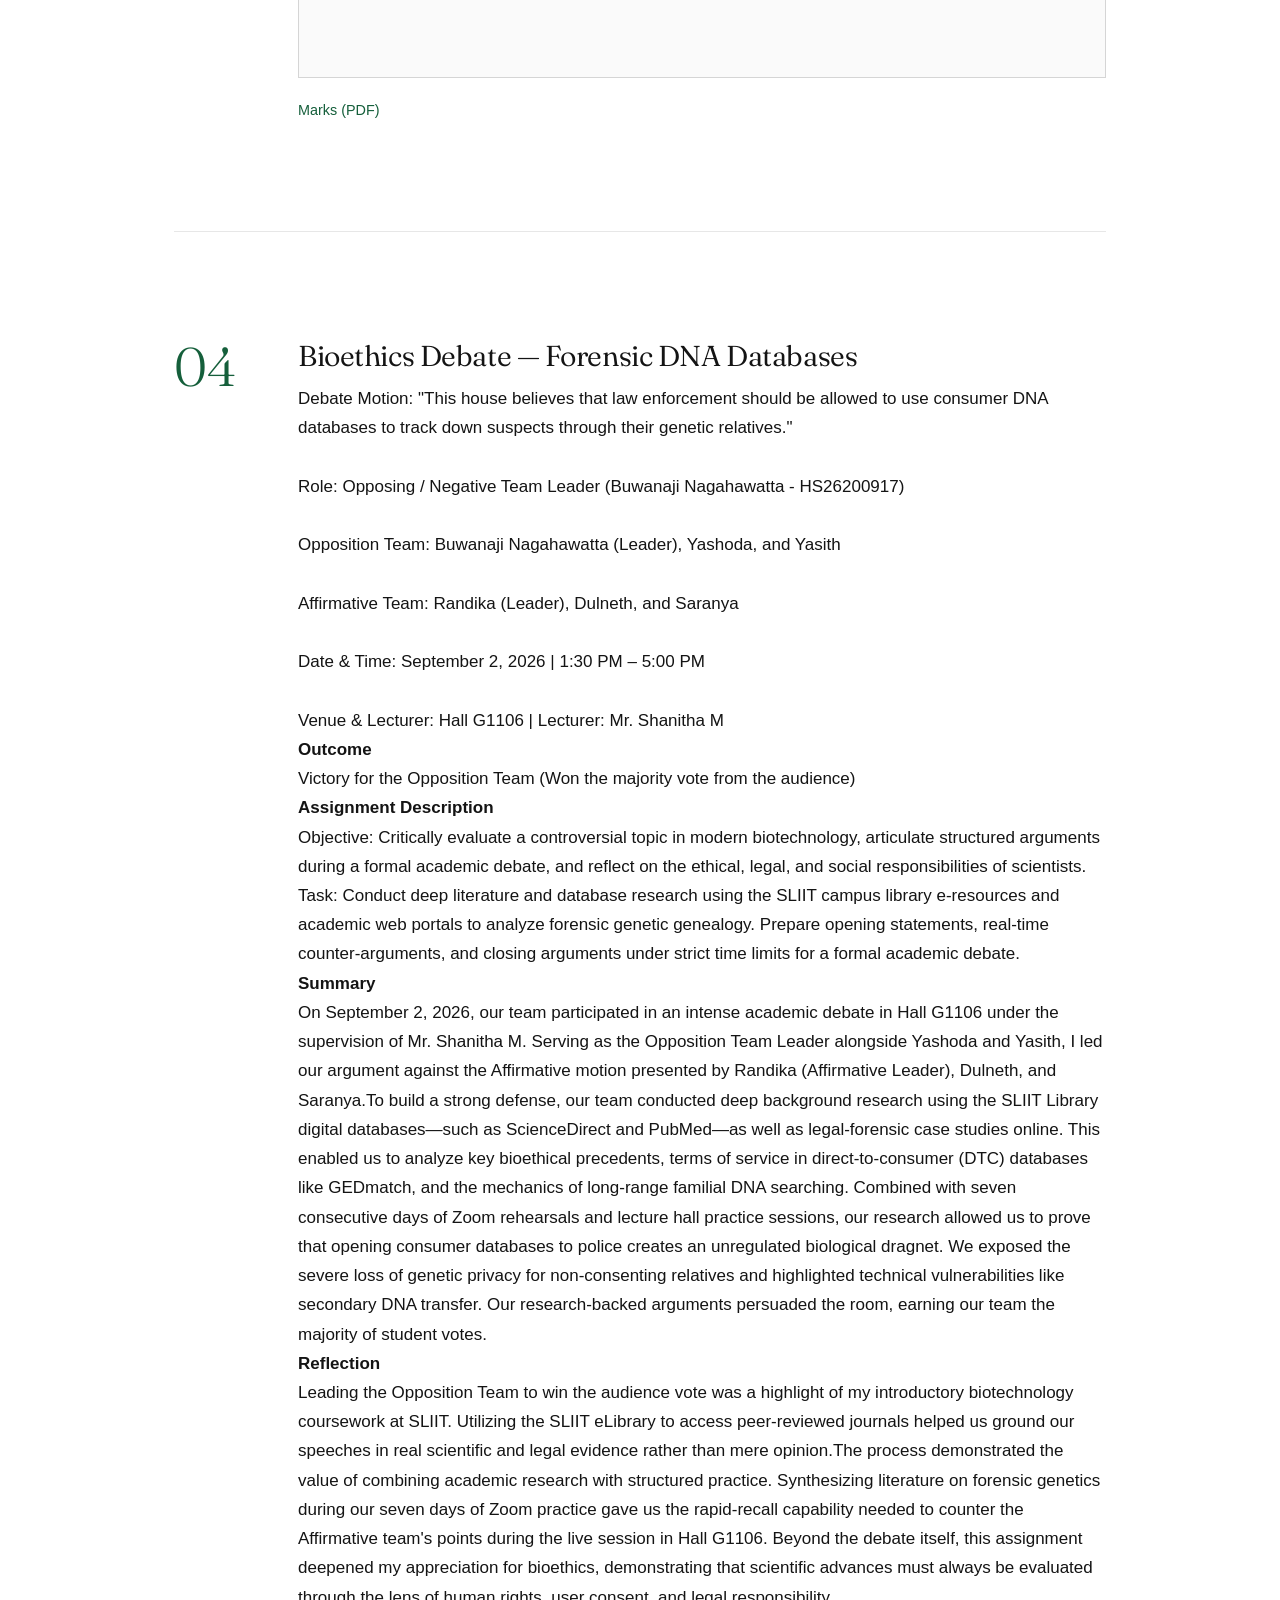
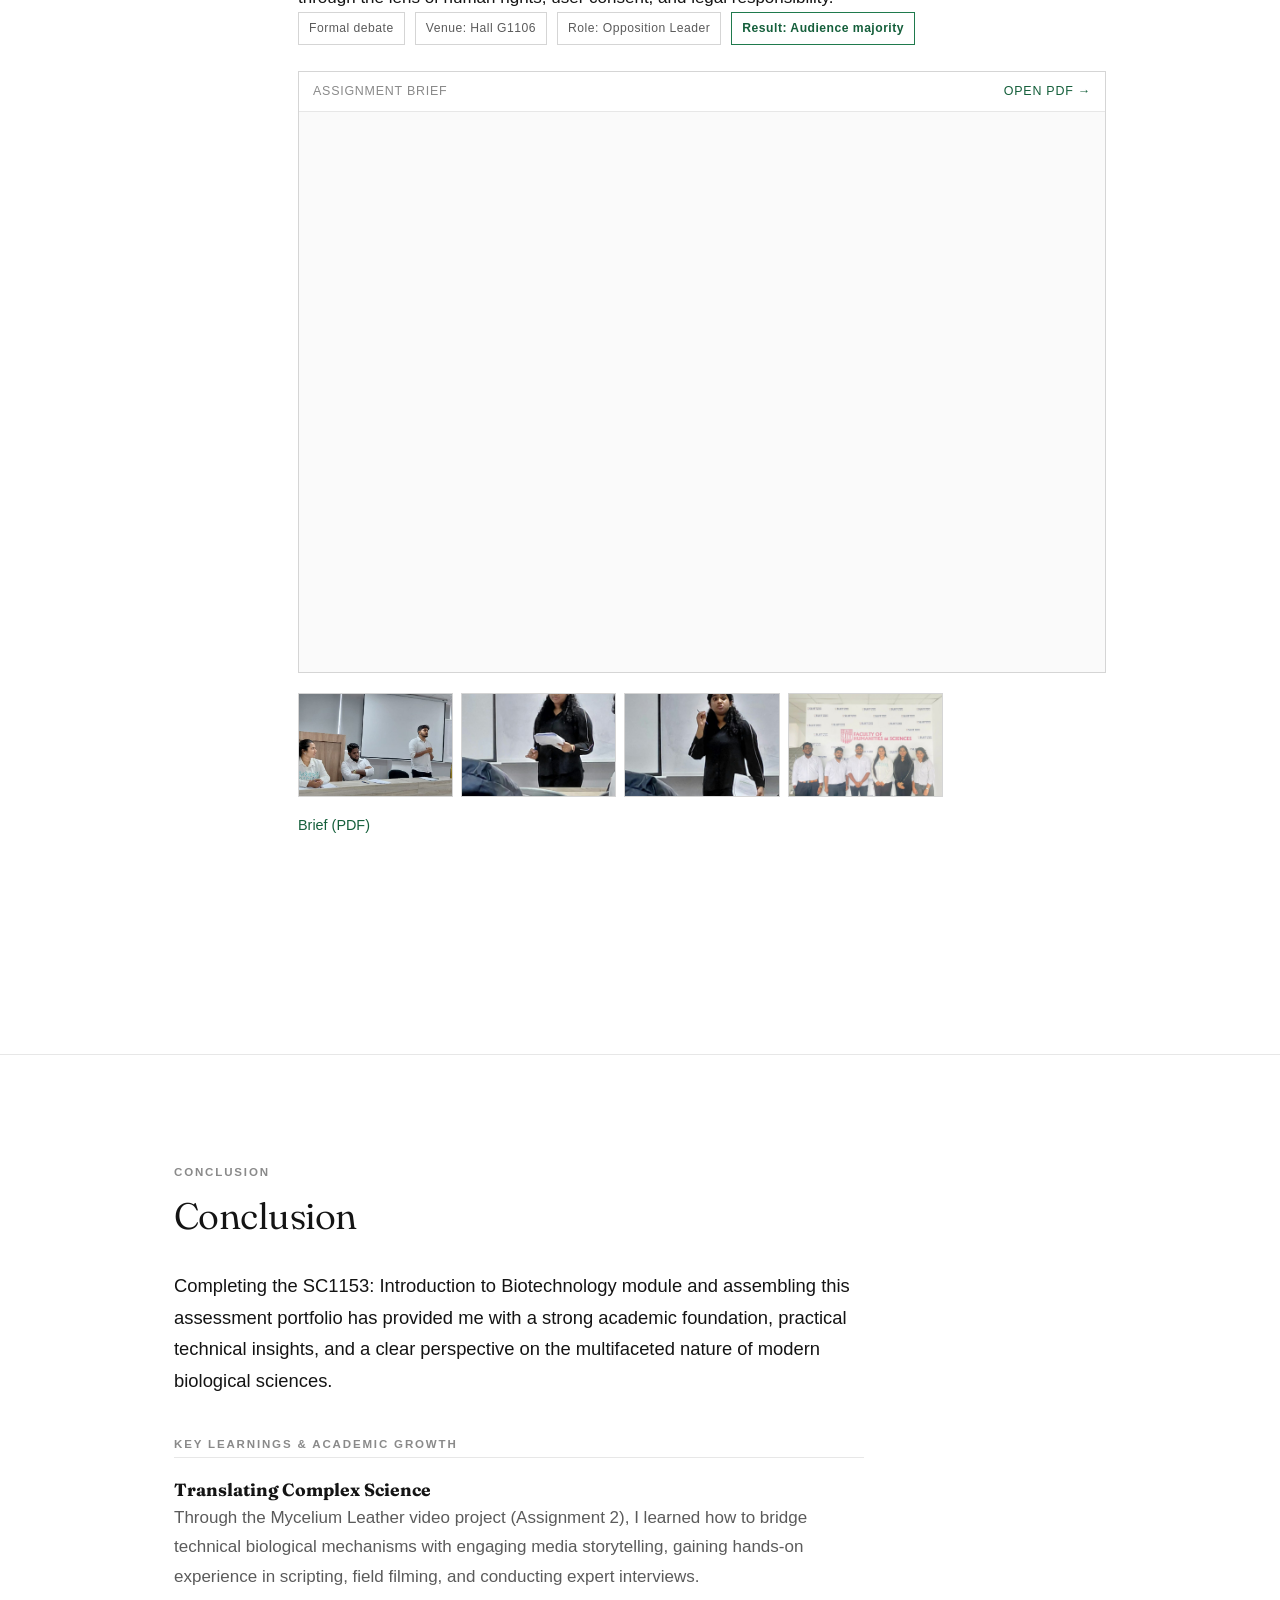
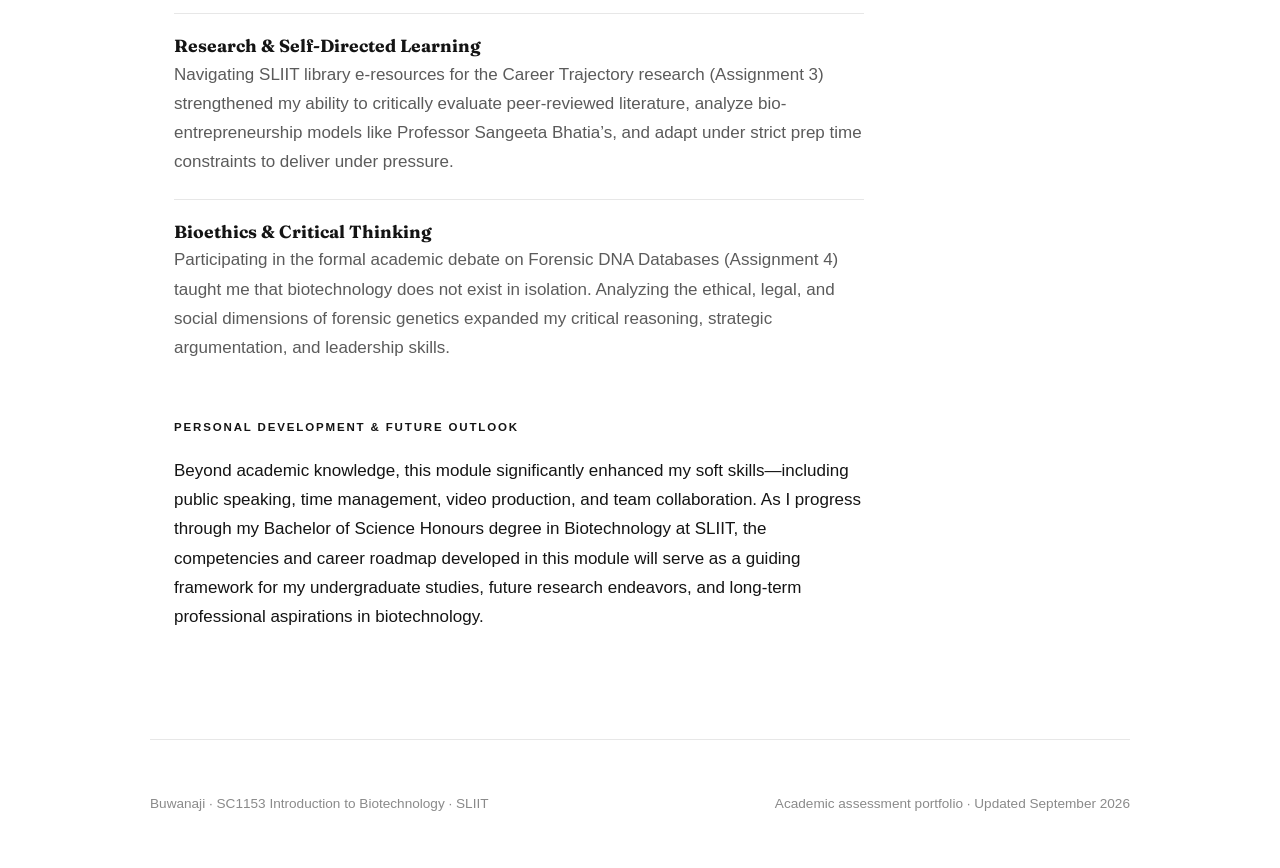
==== commit a6b87cc1: "Update index.html" ====
--- a/index.html
+++ b/index.html
@@ -469,7 +469,7 @@
         <div class="assignment__num">03</div>
         <div class="assignment__body">
           <h3>Career Trajectory &amp; Role Model</h3>
-          <h3>Project Title &mdash; My Biotechnology Role Model: Professor Sangeeta Bhatia – Scientist, Inventor, Entrepreneur  </h3>
+          <h3>Project Title &mdash; My Biotechnology Role Model</h3>
           <div class="assign">
             <div class="assign__row">
           <h4>Role Model</h4>
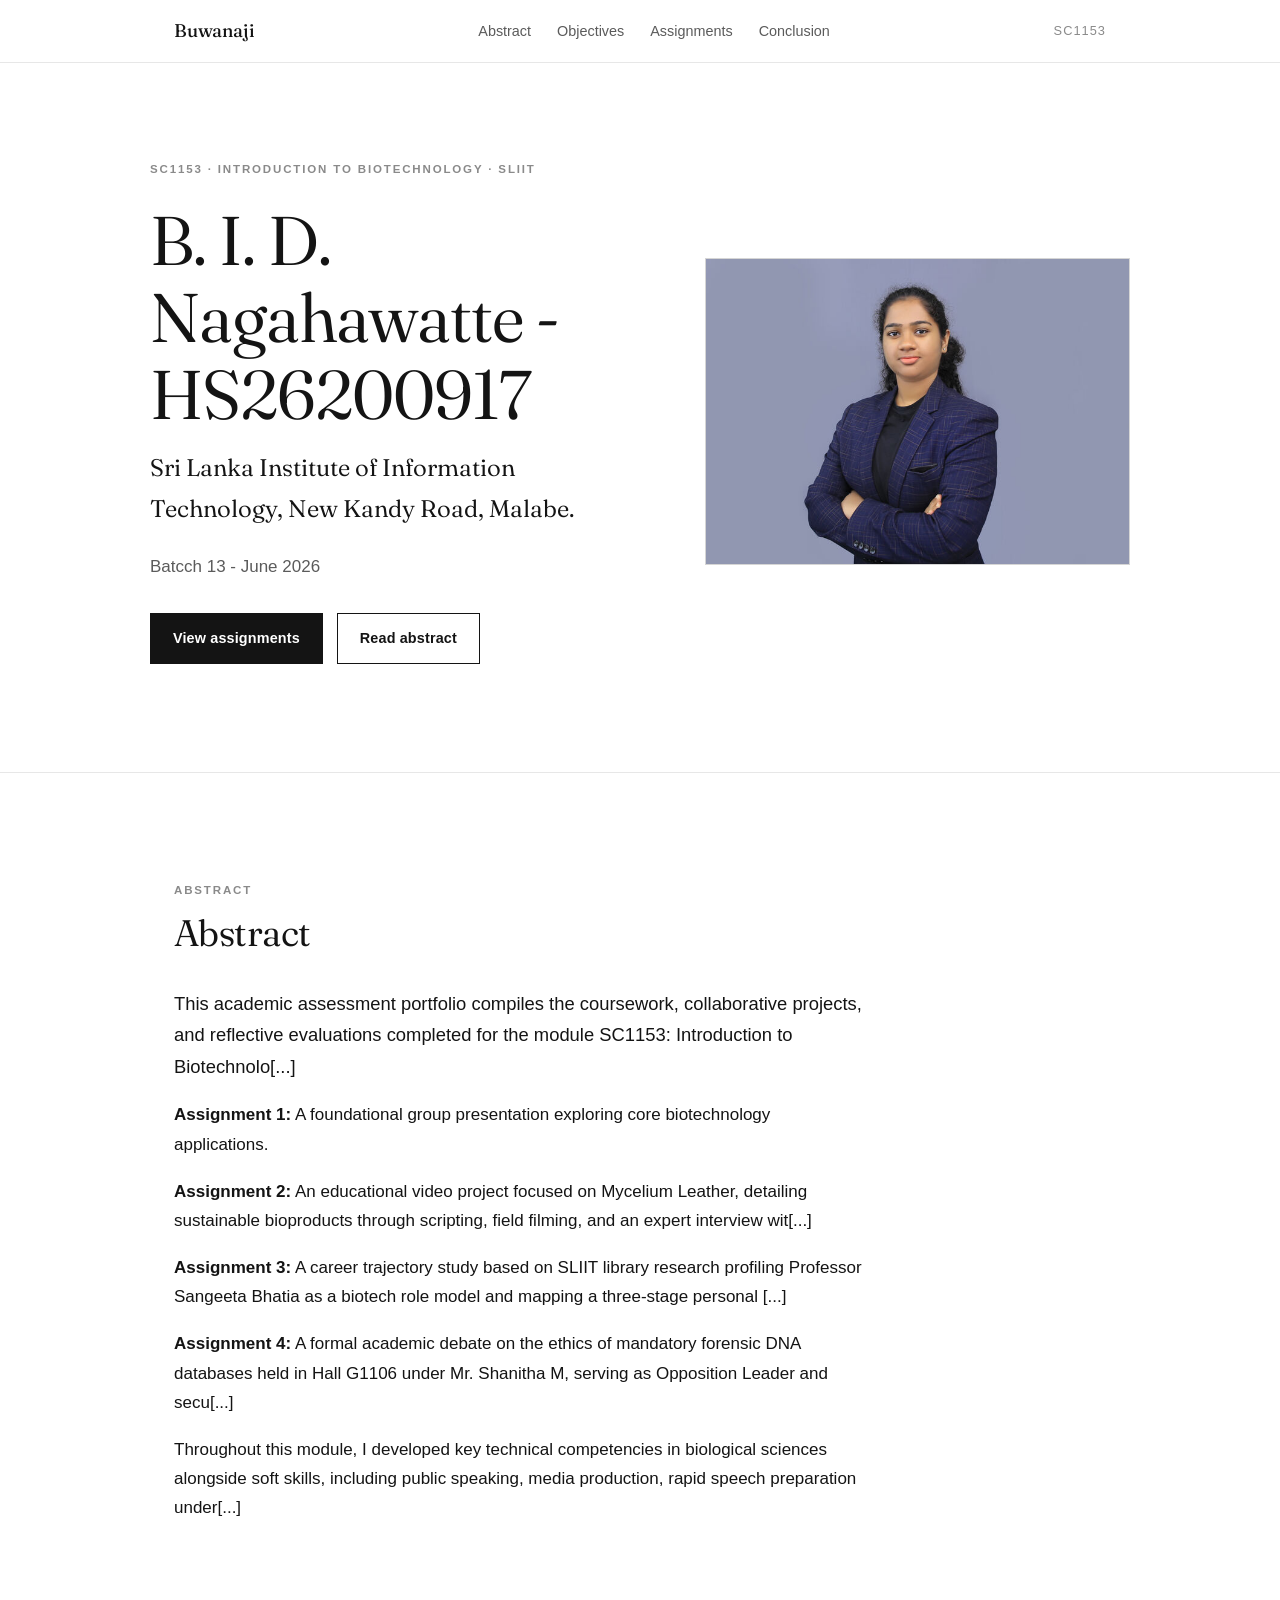
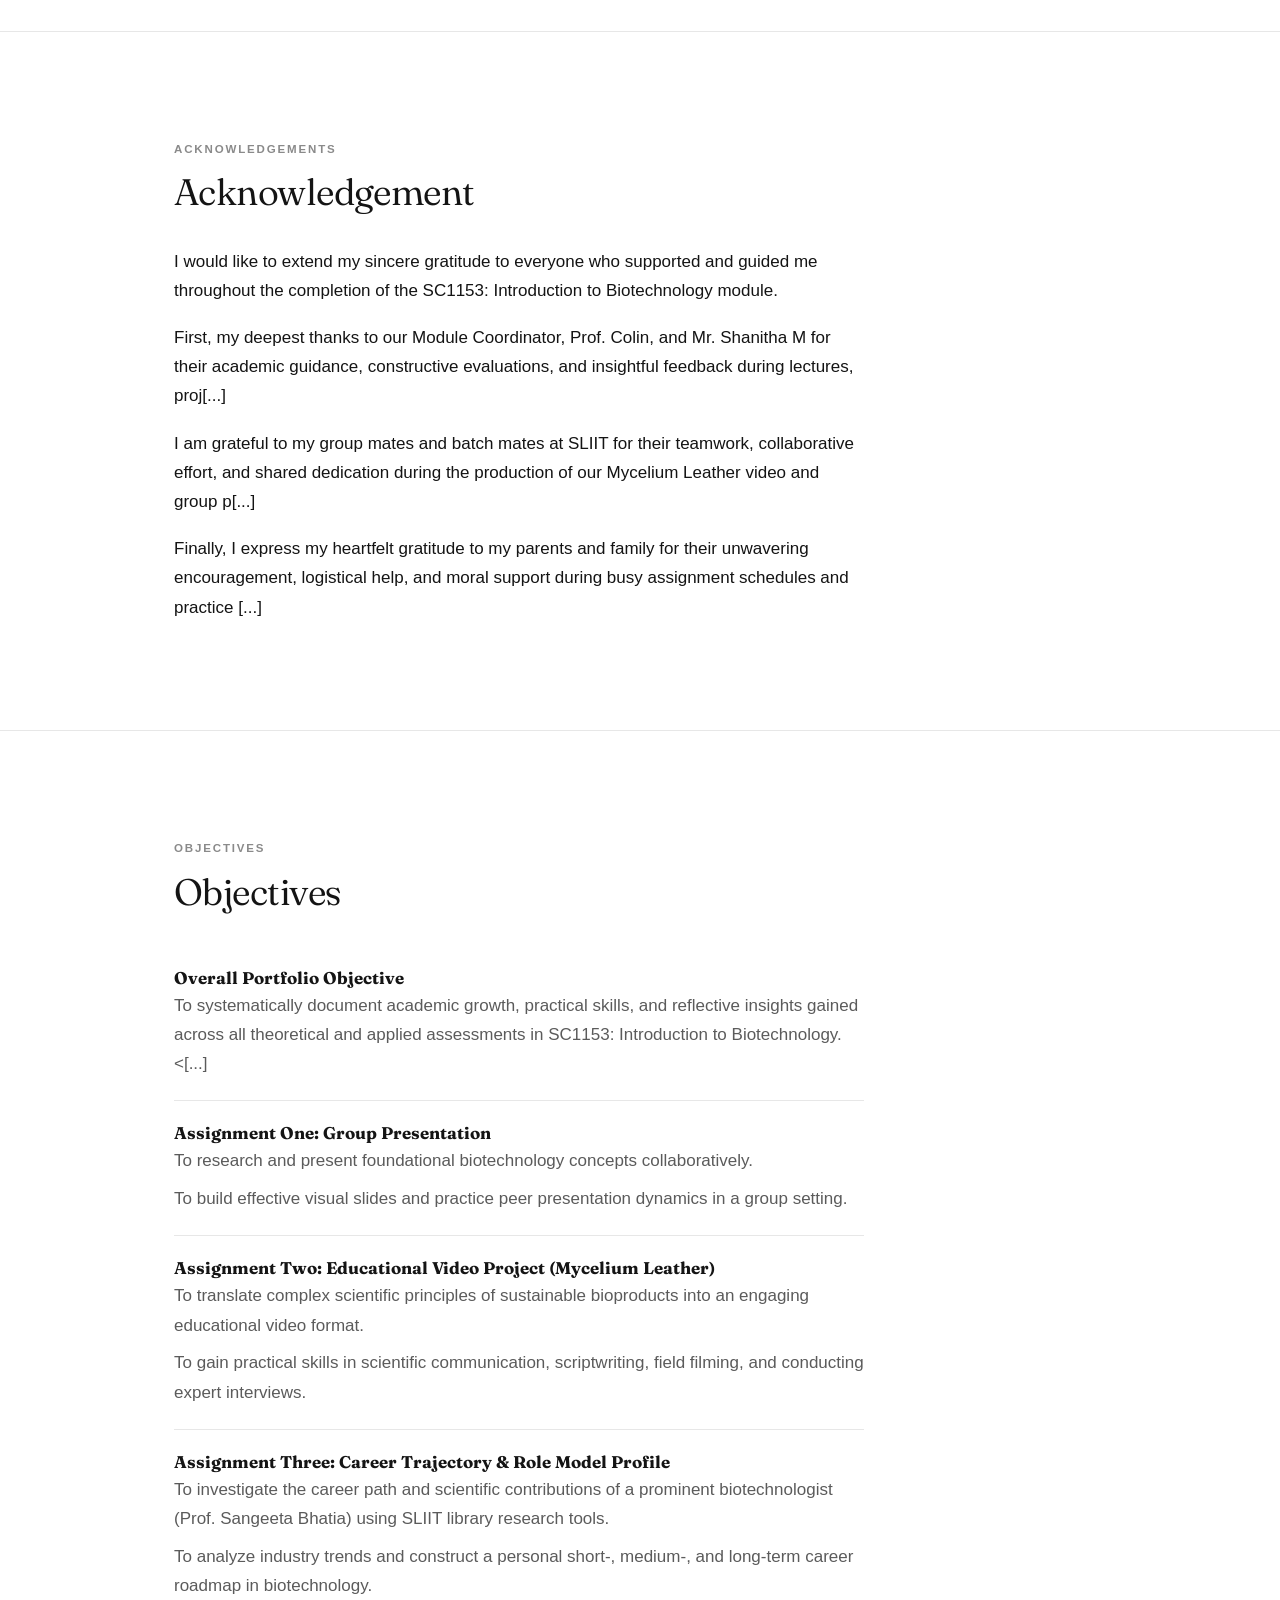
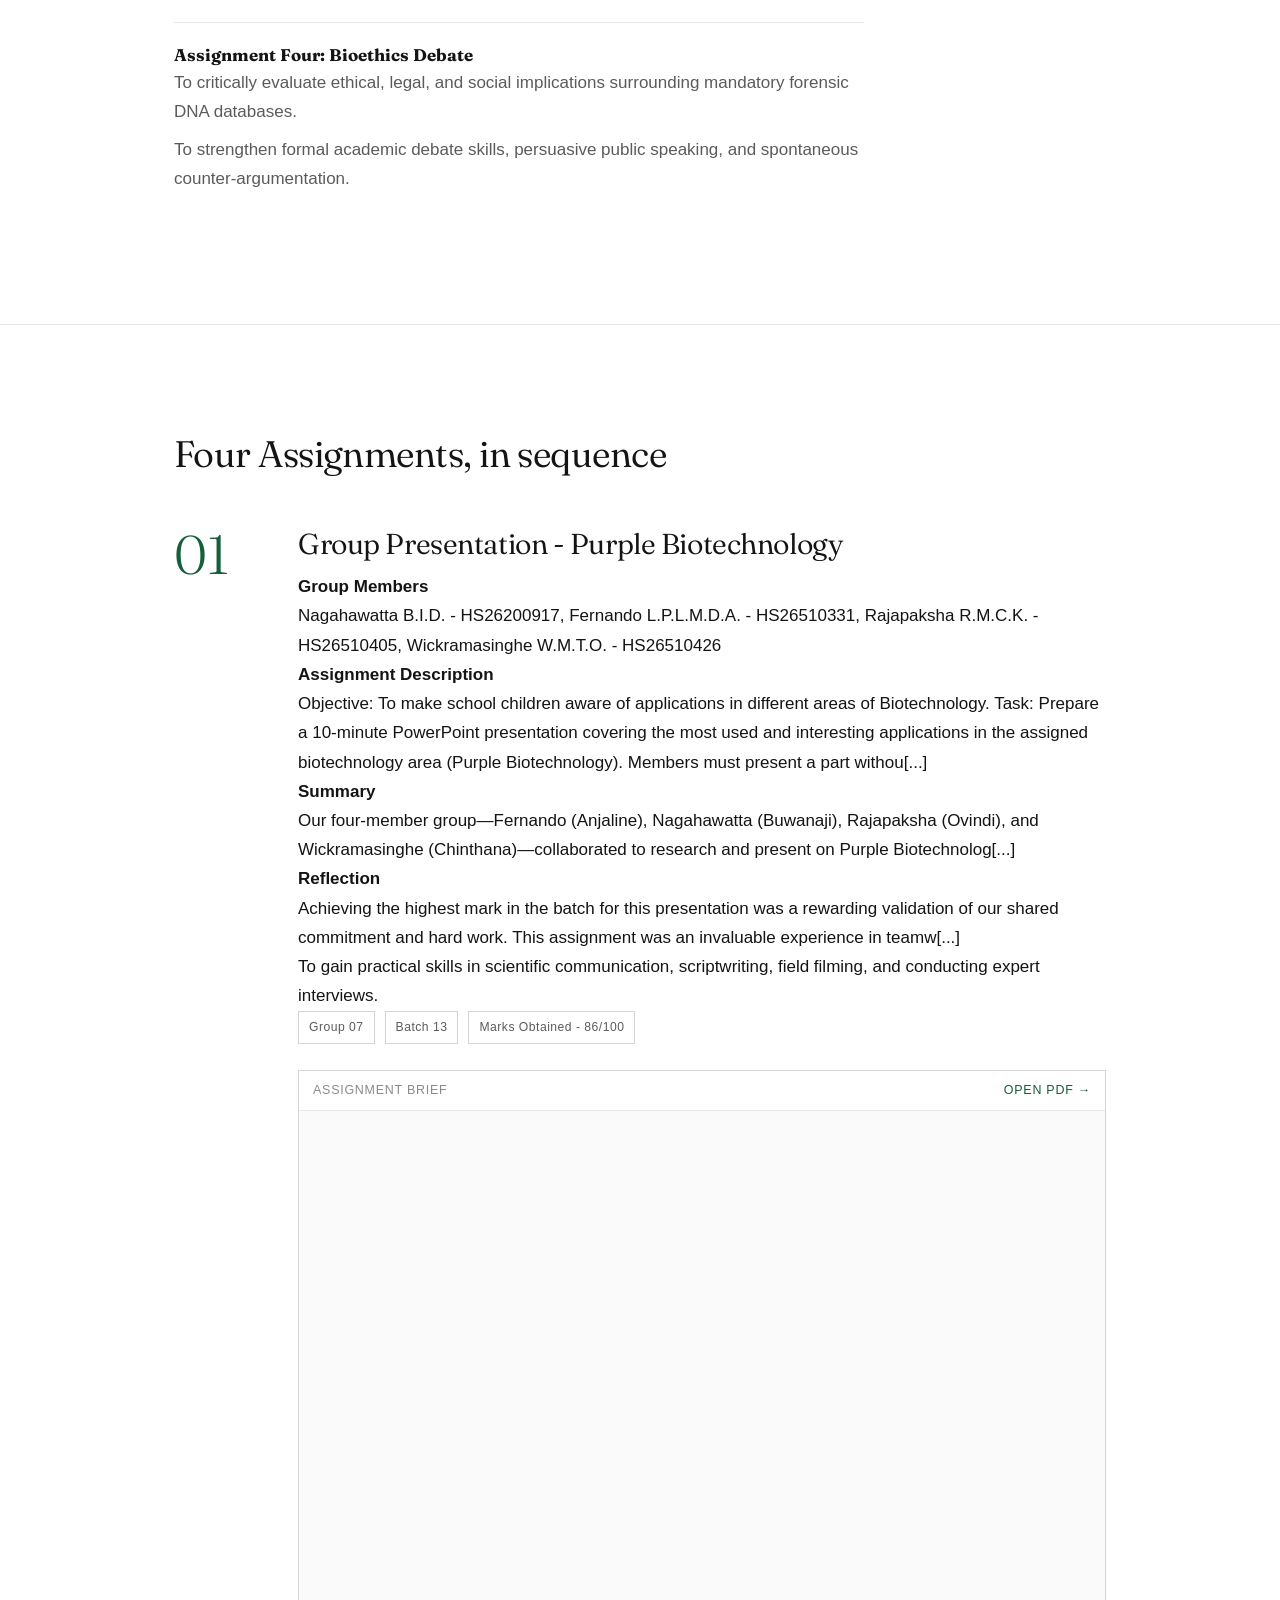
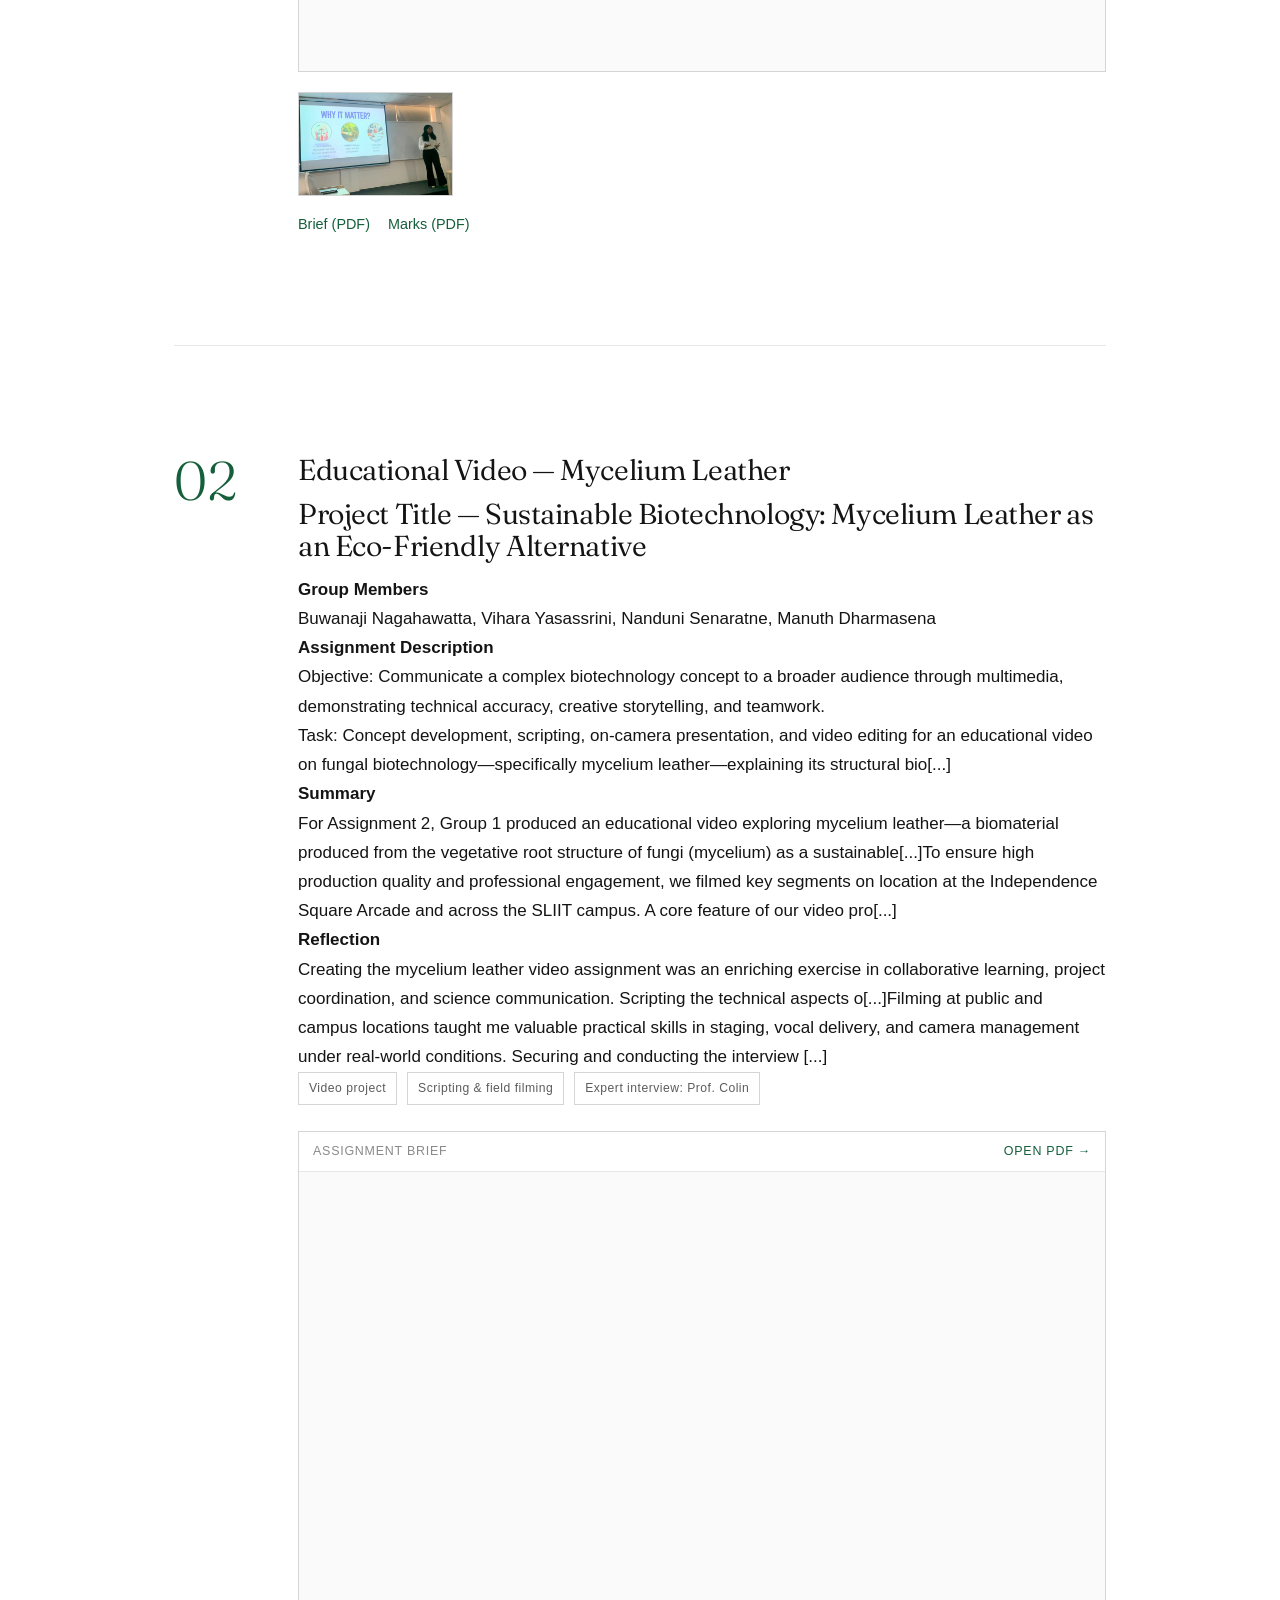
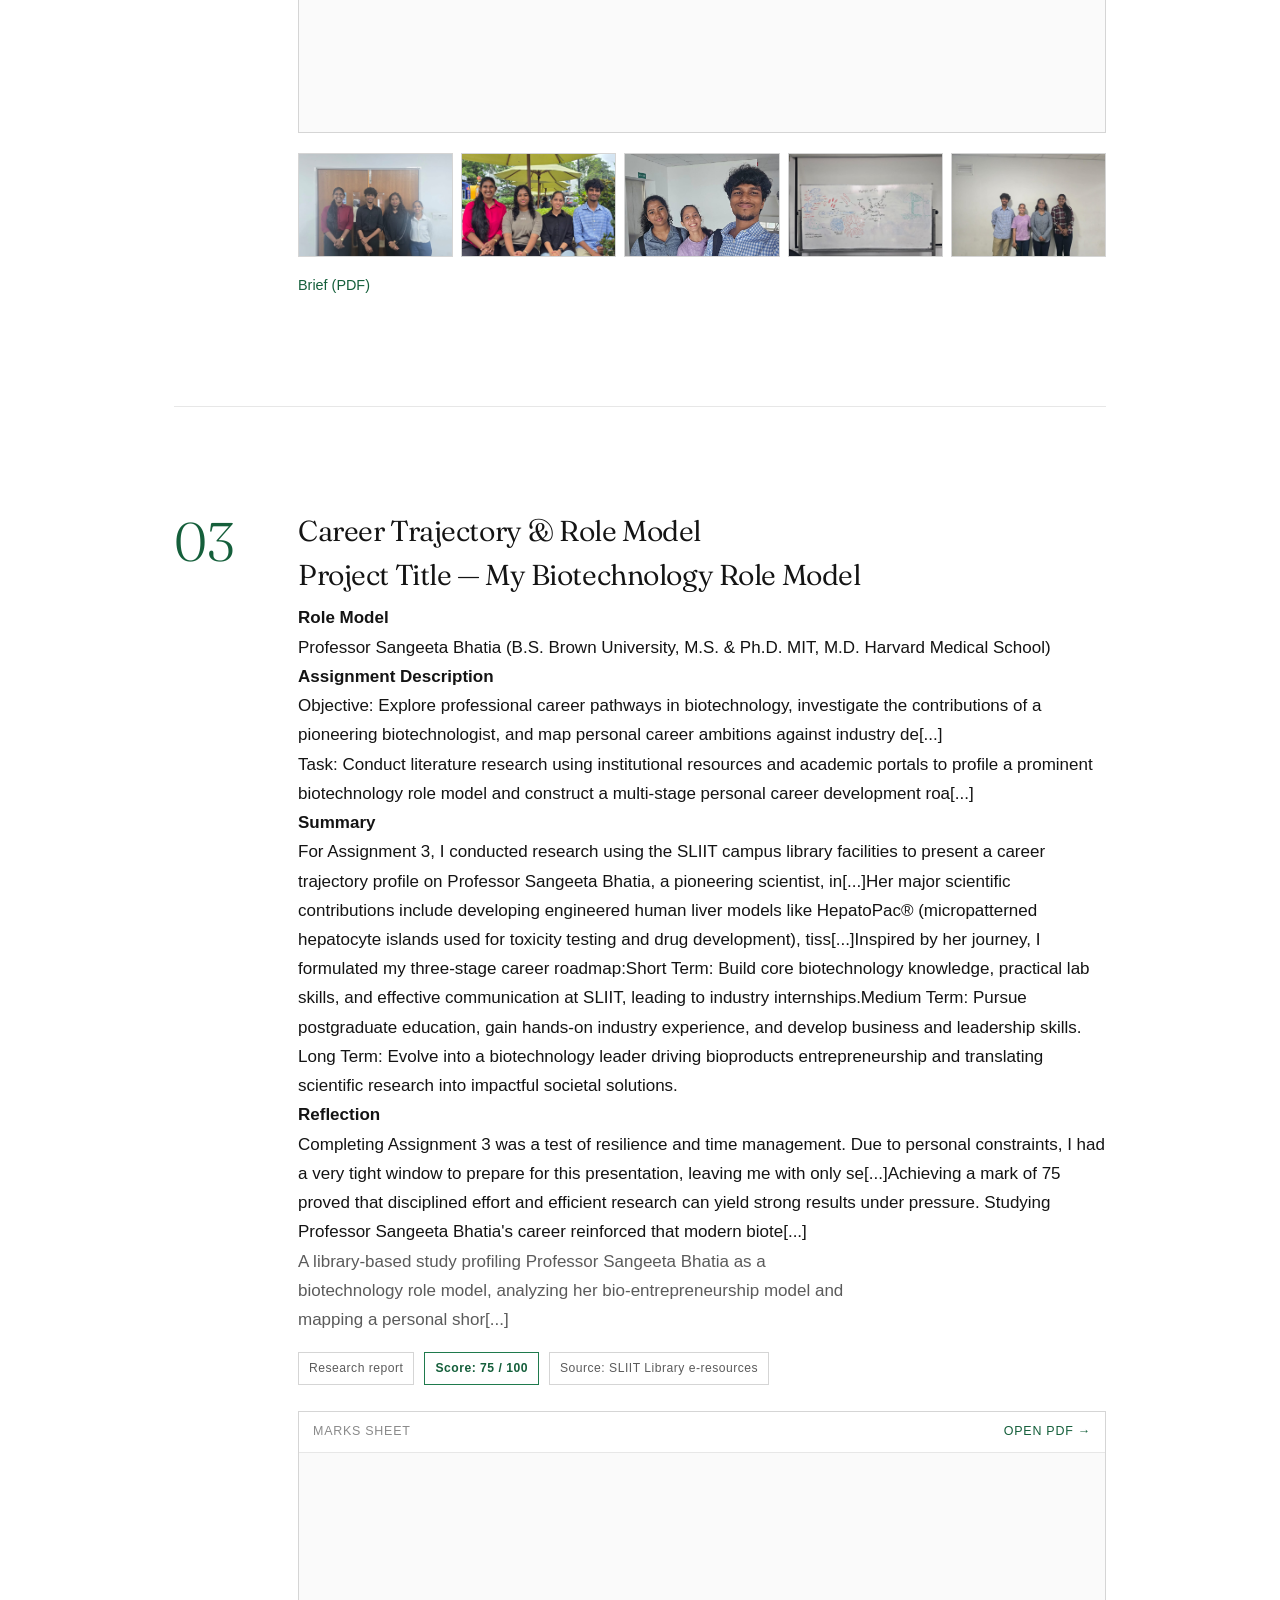
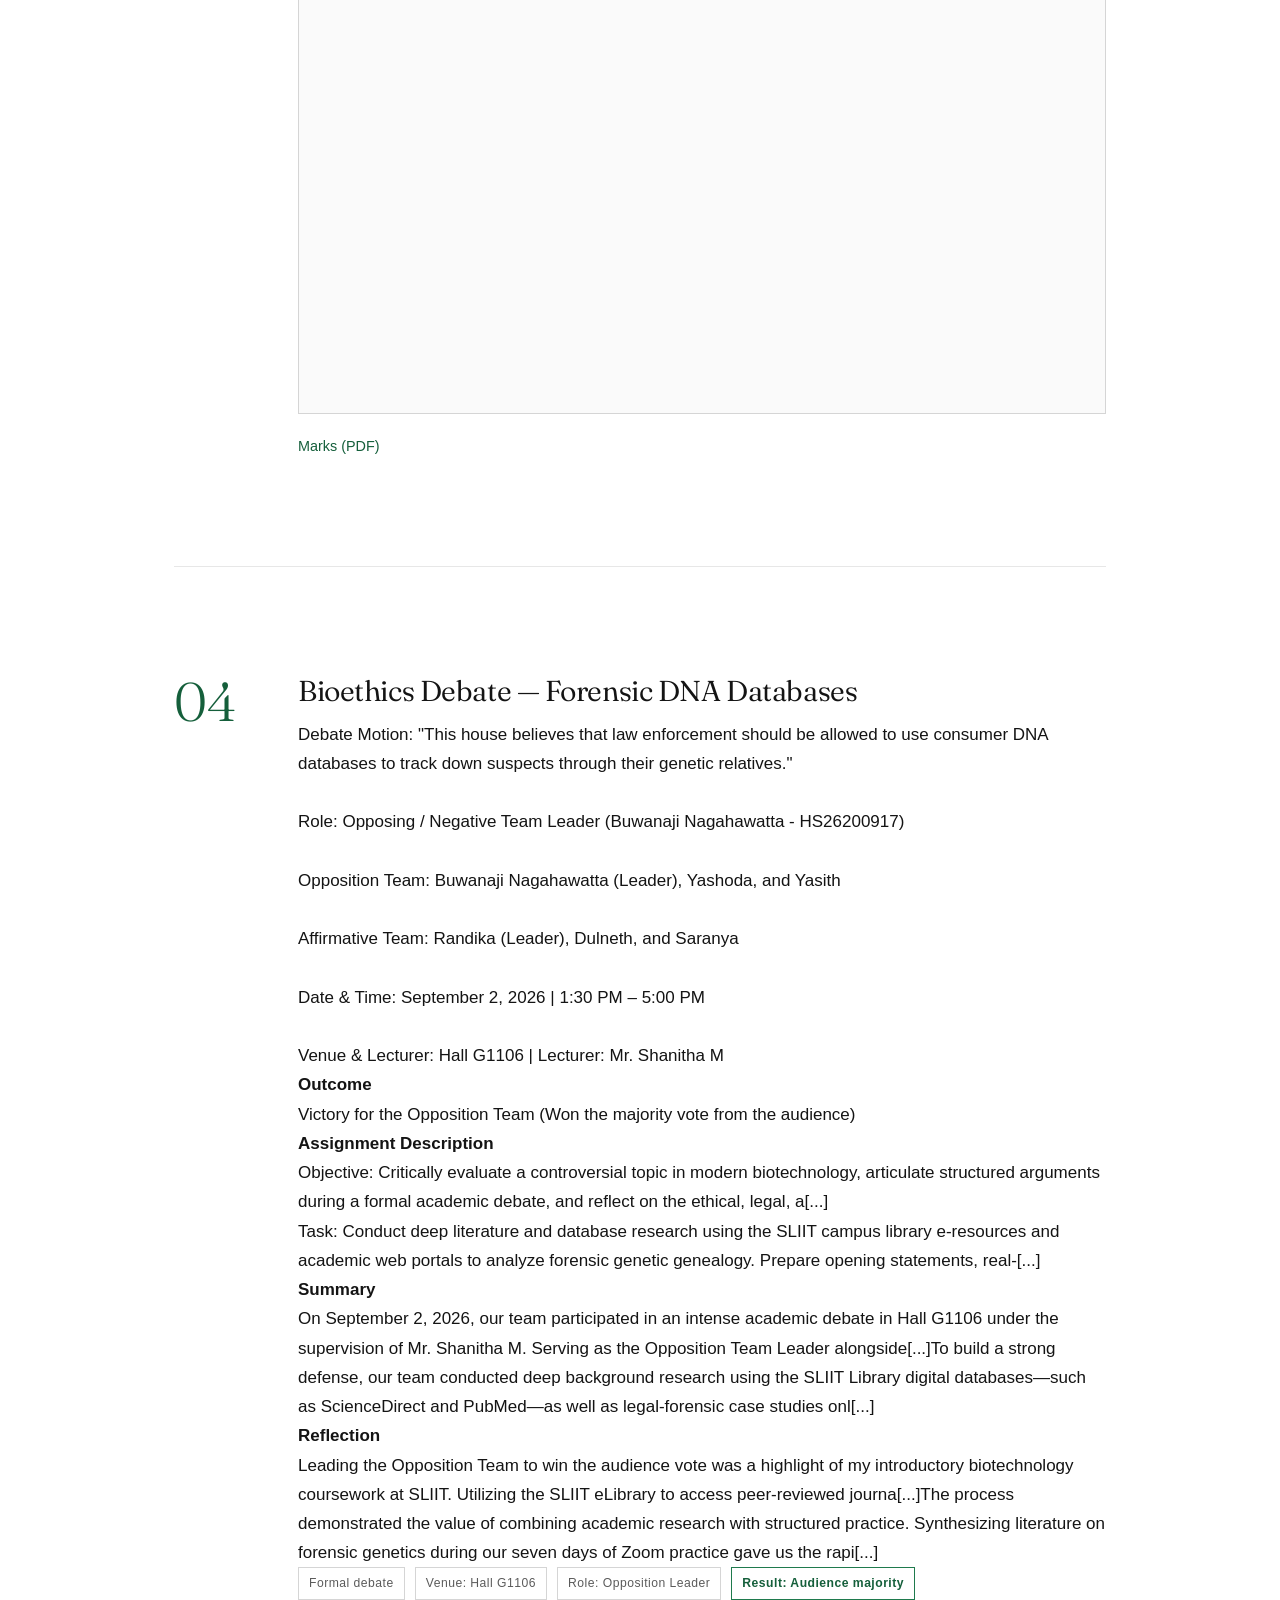
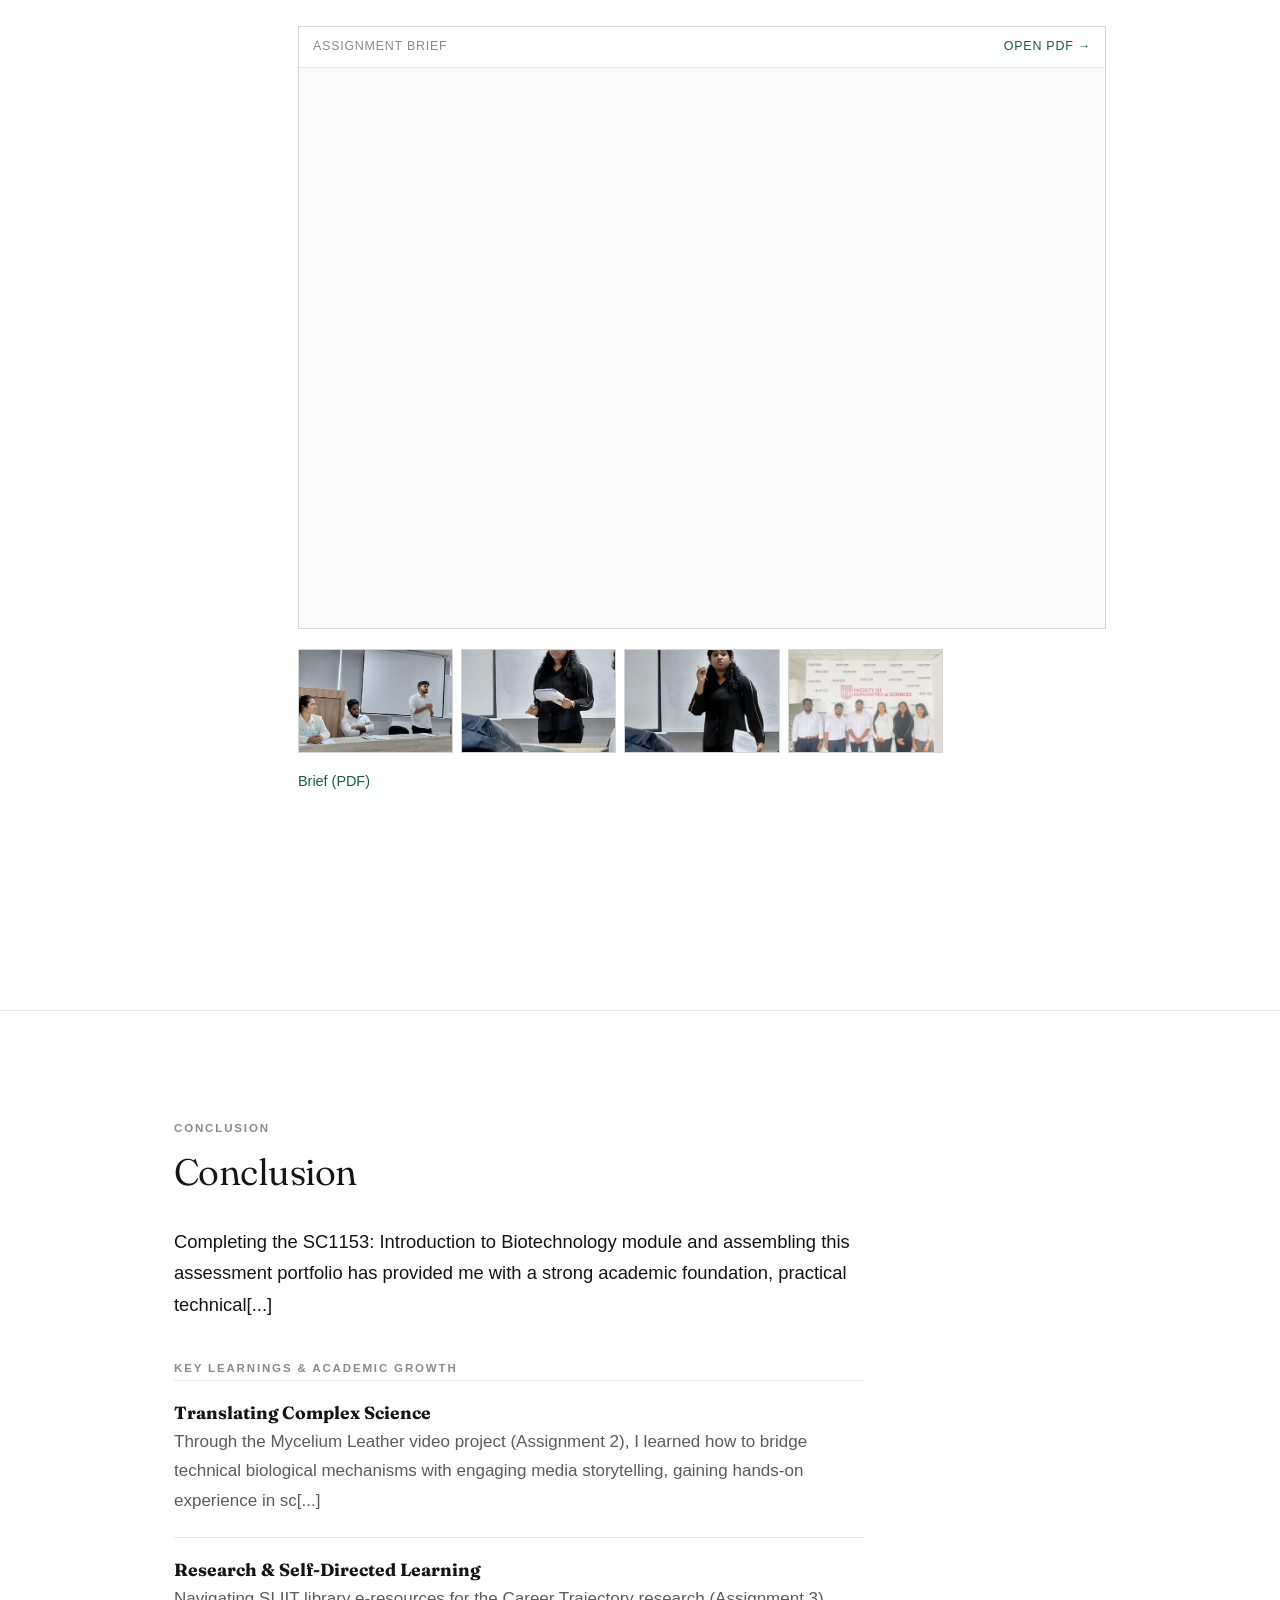
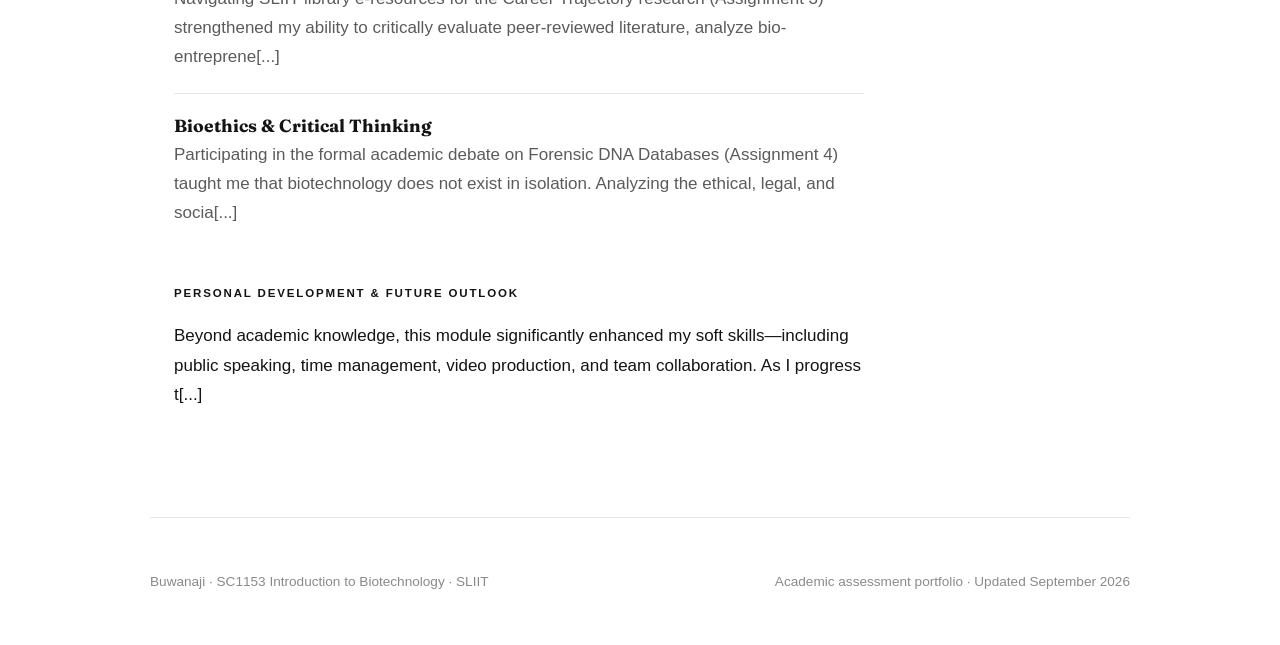
==== commit ea78105e: "Fix mobile view for assignments - improve spacing and responsiveness" ====
--- a/index.html
+++ b/index.html
@@ -4,7 +4,7 @@
 <meta charset="UTF-8" />
 <meta name="viewport" content="width=device-width, initial-scale=1.0" />
 <title>Buwanaji — SC1153 Biotechnology Portfolio</title>
-<meta name="description" content="Academic assessment portfolio for SC1153: Introduction to Biotechnology at SLIIT — four assignments in theory, science communication, industry research, and bioethics." />
+<meta name="description" content="Academic assessment portfolio for SC1153: Introduction to Biotechnology at SLIIT — four assignments in theory, science communication, industry research, and bioe[...]
 <link rel="preconnect" href="https://fonts.googleapis.com" />
 <link rel="preconnect" href="https://fonts.gstatic.com" crossorigin />
 <link href="https://fonts.googleapis.com/css2?family=Fraunces:opsz,wght@9..144,300;9..144,360;9..144,440;9..144,560&display=swap" rel="stylesheet" />
@@ -198,10 +198,31 @@
   }
   .doc__bar a{font-size:.78rem}
   .doc iframe{display:block;width:100%;height:560px;border:0;background:#fafafa}
+  
   @media (max-width:720px){
     .doc iframe{height:60vh;min-height:360px}
-    .assignment{grid-template-columns:1fr;gap:10px}
-    .assignment__num{font-size:2.4rem}
+    .assignment{
+      grid-template-columns:1fr;
+      gap:20px;
+      padding:32px 0;
+    }
+    .assignment:first-of-type{padding-top:20px}
+    .assignment__num{font-size:2.2rem;margin-bottom:8px}
+    .assignment__body{min-width:0}
+    .gallery{grid-template-columns:repeat(auto-fill,minmax(120px,1fr));gap:6px}
+  }
+
+  @media (max-width:480px){
+    .assignment{
+      grid-template-columns:1fr;
+      gap:16px;
+      padding:24px 0;
+    }
+    .assignment__num{font-size:1.8rem}
+    .assignment__body h3{font-size:1.15rem}
+    .gallery{grid-template-columns:repeat(auto-fill,minmax(100px,1fr))}
+    .meta{gap:6px 8px}
+    .meta li{font-size:.68rem;padding:4px 8px}
   }
 
   .gallery{
@@ -308,12 +329,12 @@
         <h2>Abstract</h2>
       </div>
       <div class="prose">
-        <p class="lede">This academic assessment portfolio compiles the coursework, collaborative projects, and reflective evaluations completed for the module SC1153: Introduction to Biotechnology at the Sri Lanka Institute of Information Technology (SLIIT). The portfolio structured across four core assignments demonstrates academic progression in theoretical biotechnology, media communication, industry research, and bioethics:</p>
+        <p class="lede">This academic assessment portfolio compiles the coursework, collaborative projects, and reflective evaluations completed for the module SC1153: Introduction to Biotechnolo[...]
         <p><strong>Assignment 1:</strong> A foundational group presentation exploring core biotechnology applications.</p>
-        <p><strong>Assignment 2:</strong> An educational video project focused on Mycelium Leather, detailing sustainable bioproducts through scripting, field filming, and an expert interview with Prof. Colin.</p>
-        <p><strong>Assignment 3:</strong> A career trajectory study based on SLIIT library research profiling Professor Sangeeta Bhatia as a biotech role model and mapping a three-stage personal career development roadmap (Score: 75/100).</p>
-        <p><strong>Assignment 4:</strong> A formal academic debate on the ethics of mandatory forensic DNA databases held in Hall G1106 under Mr. Shanitha M, serving as Opposition Leader and securing an audience majority vote victory.</p>
-        <p>Throughout this module, I developed key technical competencies in biological sciences alongside soft skills, including public speaking, media production, rapid speech preparation under tight deadlines, strategic argumentation, and collaborative leadership.</p>
+        <p><strong>Assignment 2:</strong> An educational video project focused on Mycelium Leather, detailing sustainable bioproducts through scripting, field filming, and an expert interview wit[...]
+        <p><strong>Assignment 3:</strong> A career trajectory study based on SLIIT library research profiling Professor Sangeeta Bhatia as a biotech role model and mapping a three-stage personal [...]
+        <p><strong>Assignment 4:</strong> A formal academic debate on the ethics of mandatory forensic DNA databases held in Hall G1106 under Mr. Shanitha M, serving as Opposition Leader and secu[...]
+        <p>Throughout this module, I developed key technical competencies in biological sciences alongside soft skills, including public speaking, media production, rapid speech preparation under[...]
       </div>
     </div>
   </section>
@@ -327,9 +348,9 @@
       </div>
       <div class="prose">
         <p>I would like to extend my sincere gratitude to everyone who supported and guided me throughout the completion of the SC1153: Introduction to Biotechnology module.</p>
-        <p>First, my deepest thanks to our Module Coordinator, Prof. Colin, and Mr. Shanitha M for their academic guidance, constructive evaluations, and insightful feedback during lectures, project reviews, and debate sessions.</p>
-        <p>I am grateful to my group mates and batch mates at SLIIT for their teamwork, collaborative effort, and shared dedication during the production of our Mycelium Leather video and group presentation tasks. Special appreciation goes to the SLIIT Library staff for facilitating access to electronic databases and research journals necessary for completing my career trajectory project.</p>
-        <p>Finally, I express my heartfelt gratitude to my parents and family for their unwavering encouragement, logistical help, and moral support during busy assignment schedules and practice periods.</p>
+        <p>First, my deepest thanks to our Module Coordinator, Prof. Colin, and Mr. Shanitha M for their academic guidance, constructive evaluations, and insightful feedback during lectures, proj[...]
+        <p>I am grateful to my group mates and batch mates at SLIIT for their teamwork, collaborative effort, and shared dedication during the production of our Mycelium Leather video and group p[...]
+        <p>Finally, I express my heartfelt gratitude to my parents and family for their unwavering encouragement, logistical help, and moral support during busy assignment schedules and practice [...]
       </div>
     </div>
   </section>
@@ -344,7 +365,7 @@
       <div class="obj">
         <div class="obj__row">
           <h3>Overall Portfolio Objective</h3>
-          <p>To systematically document academic growth, practical skills, and reflective insights gained across all theoretical and applied assessments in SC1153: Introduction to Biotechnology.</p>
+          <p>To systematically document academic growth, practical skills, and reflective insights gained across all theoretical and applied assessments in SC1153: Introduction to Biotechnology.<[...]
         </div>
         <div class="obj__row">
           <h3>Assignment One: Group Presentation</h3>
@@ -390,15 +411,15 @@
           <h4>Assignment Description</h4>
           <p> 
             Objective: To make school children aware of applications in different areas of Biotechnology.
-Task: Prepare a 10-minute PowerPoint presentation covering the most used and interesting applications in the assigned biotechnology area (Purple Biotechnology). Members must present a part without reading slides directly.</p>
+Task: Prepare a 10-minute PowerPoint presentation covering the most used and interesting applications in the assigned biotechnology area (Purple Biotechnology). Members must present a part withou[...]
         </div>
         <div class="assign__row">
           <h4>Summary</h4>
-          <p>Our four-member group—Fernando (Anjaline), Nagahawatta (Buwanaji), Rajapaksha (Ovindi), and Wickramasinghe (Chinthana)—collaborated to research and present on Purple Biotechnology, focusing on the ethical, legal, and social impacts of biotechnology and precision medicine. Each member created their own slide sections, and our group leader compiled them into a cohesive final deck. Starting just two to three days after the announcement, we practiced nightly on Zoom. As the presentation date approached, we rehearsed in university lecture halls to simulate the real environment, refine transitions, build stage presence, and maintain eye contact while presenting without notes. Our thorough preparation resulted in a successful delivery and an overall mark of 86/100—the highest score in the batch.</p>
+          <p>Our four-member group—Fernando (Anjaline), Nagahawatta (Buwanaji), Rajapaksha (Ovindi), and Wickramasinghe (Chinthana)—collaborated to research and present on Purple Biotechnolog[...]
         </div>
         <div class="assign__row">
           <h4>Reflection</h4>
-          <p>Achieving the highest mark in the batch for this presentation was a rewarding validation of our shared commitment and hard work. This assignment was an invaluable experience in teamwork, public speaking, and leadership. Working closely with my group members taught me how to communicate effectively, exchange polite feedback, and maintain a supportive team dynamic both online and in person. Rehearsing in lecture hall settings greatly boosted my confidence on stage and refined my ability to deliver scientific content naturally. Beyond mastering the core concepts of Purple Biotechnology, I developed essential soft skills in coordination, group decision-making, and professional presentation etiquette that will benefit me throughout my career.</p>
+          <p>Achieving the highest mark in the batch for this presentation was a rewarding validation of our shared commitment and hard work. This assignment was an invaluable experience in teamw[...]
           <p>To gain practical skills in scientific communication, scriptwriting, field filming, and conducting expert interviews.</p>
         </div>
       </div>
@@ -432,17 +453,17 @@
              <div class="assign__row">
           <h4>Assignment Description</h4>
           <p>Objective: Communicate a complex biotechnology concept to a broader audience through multimedia, demonstrating technical accuracy, creative storytelling, and teamwork.</p>
-<p>Task: Concept development, scripting, on-camera presentation, and video editing for an educational video on fungal biotechnology—specifically mycelium leather—explaining its structural biology, production process, and environmental benefits over traditional leather.</p>
+<p>Task: Concept development, scripting, on-camera presentation, and video editing for an educational video on fungal biotechnology—specifically mycelium leather—explaining its structural bio[...]
              </div>
         <div class="assign__row">
           <h4>Summary</h4>
-          <p>​For Assignment 2, Group 1 produced an educational video exploring mycelium leather—a biomaterial produced from the vegetative root structure of fungi (mycelium) as a sustainable alternative to animal leather and synthetic plastics. Working alongside Vihara, Nanduni, and Manuth, I scripted and presented the introductory segment and the structural overview of mycelium bio-fabrication.
-​To ensure high production quality and professional engagement, we filmed key segments on location at the Independence Square Arcade and across the SLIIT campus. A core feature of our video project was an exclusive interview with our module lecturer, Prof. Colin, who provided expert academic insights into the future commercialization of fungal biomaterials. We combined live-action presentation, laboratory footage, graphic overlays, and structural diagrams to break down how fungal hyphae branch into dense micro-networks that can be harvested, dried, and treated into durable leather substitutes.</p>
+          <p>​For Assignment 2, Group 1 produced an educational video exploring mycelium leather—a biomaterial produced from the vegetative root structure of fungi (mycelium) as a sustainable[...]
+​To ensure high production quality and professional engagement, we filmed key segments on location at the Independence Square Arcade and across the SLIIT campus. A core feature of our video pro[...]
         </div>
         <div class="assign__row">
           <h4>Reflection</h4>
-          <p>Creating the mycelium leather video assignment was an enriching exercise in collaborative learning, project coordination, and science communication. Scripting the technical aspects of fungal biotechnology forced me to translate complex biological mechanisms into engaging, accessible language for viewers.
-​Filming at public and campus locations taught me valuable practical skills in staging, vocal delivery, and camera management under real-world conditions. Securing and conducting the interview with Prof. Colin strengthened my professional interviewing and communication skills. Working closely with Vihara, Nanduni, and Manuth built strong team cohesion, as we balanced scriptwriting, filming logistics, and post-production editing to deliver a polished educational project.</p>
+          <p>Creating the mycelium leather video assignment was an enriching exercise in collaborative learning, project coordination, and science communication. Scripting the technical aspects o[...]
+​Filming at public and campus locations taught me valuable practical skills in staging, vocal delivery, and camera management under real-world conditions. Securing and conducting the interview [...]
         </div>
       </div>
           <ul class="meta">
@@ -477,13 +498,13 @@
  </div>
              <div class="assign__row">
           <h4>Assignment Description</h4>
-          <p>Objective: Explore professional career pathways in biotechnology, investigate the contributions of a pioneering biotechnologist, and map personal career ambitions against industry developments and academic progression.</p>
-<p>Task: Conduct literature research using institutional resources and academic portals to profile a prominent biotechnology role model and construct a multi-stage personal career development roadmap.</p>
+          <p>Objective: Explore professional career pathways in biotechnology, investigate the contributions of a pioneering biotechnologist, and map personal career ambitions against industry de[...]
+<p>Task: Conduct literature research using institutional resources and academic portals to profile a prominent biotechnology role model and construct a multi-stage personal career development roa[...]
              </div>
         <div class="assign__row">
           <h4>Summary</h4>
-          <p>​​For Assignment 3, I conducted research using the SLIIT campus library facilities to present a career trajectory profile on Professor Sangeeta Bhatia, a pioneering scientist, inventor, professor, and biotechnology entrepreneur. Prof. Bhatia holds degrees from Brown University (B.S. in Biomedical Engineering), MIT (M.S. & Ph.D. in Engineering, Medicine, and Biology), and Harvard Medical School (M.D.). I selected Prof. Bhatia because she bridges scientific research with commercial translation, connects engineering with medicine, and inspires women in STEM and biotech entrepreneurship.
-​Her major scientific contributions include developing engineered human liver models like HepatoPac®️ (micropatterned hepatocyte islands used for toxicity testing and drug development), tissue engineering, cancer research, disease detection, and nanosensors. Over her career, she has received honors including the Lemelson-MIT Prize ($500,000 "Oscar for Inventors"), the 20th Heinz Award, the Othmer Gold Medal, and the Packard Fellowship.
+          <p>​​For Assignment 3, I conducted research using the SLIIT campus library facilities to present a career trajectory profile on Professor Sangeeta Bhatia, a pioneering scientist, in[...]
+​Her major scientific contributions include developing engineered human liver models like HepatoPac®️ (micropatterned hepatocyte islands used for toxicity testing and drug development), tiss[...]
 ​Inspired by her journey, I formulated my three-stage career roadmap:
 ​Short Term: Build core biotechnology knowledge, practical lab skills, and effective communication at SLIIT, leading to industry internships.
 ​Medium Term: Pursue postgraduate education, gain hands-on industry experience, and develop business and leadership skills.
@@ -491,11 +512,11 @@
         </div>
         <div class="assign__row">
           <h4>Reflection</h4>
-          <p>Completing Assignment 3 was a test of resilience and time management. Due to personal constraints, I had a very tight window to prepare for this presentation, leaving me with only seven days to rehearse my delivery and slides. Despite these time pressures, I utilized the SLIIT library e-resources effectively to gather accurate, high-quality information and committed to intensive practice sessions throughout the week.
-​Achieving a mark of 75 proved that disciplined effort and efficient research can yield strong results under pressure. Studying Professor Sangeeta Bhatia’s career reinforced that modern biotechnology extends far beyond laboratory benchwork. Her multi-disciplinary training across engineering, medicine, and business demonstrates that solving complex global health challenges requires an integrative approach. Mapping out her accomplishments alongside my own goals provided a clear blueprint for my professional growth at SLIIT.</p>
-        </div>
-      </div>
-          <p class="assignment__desc">A library-based study profiling Professor Sangeeta Bhatia as a biotechnology role model, analyzing her bio-entrepreneurship model and mapping a personal short-, medium-, and long-term career roadmap. Completed under strict preparation time using SLIIT Library e-resources.</p>
+          <p>Completing Assignment 3 was a test of resilience and time management. Due to personal constraints, I had a very tight window to prepare for this presentation, leaving me with only se[...]
+​Achieving a mark of 75 proved that disciplined effort and efficient research can yield strong results under pressure. Studying Professor Sangeeta Bhatia's career reinforced that modern biote[...]
+        </div>
+      </div>
+          <p class="assignment__desc">A library-based study profiling Professor Sangeeta Bhatia as a biotechnology role model, analyzing her bio-entrepreneurship model and mapping a personal shor[...]
           <ul class="meta">
             <li>Research report</li>
             <li class="is-mark">Score: 75 / 100</li>
@@ -526,18 +547,18 @@
  </div>
              <div class="assign__row">
           <h4>Assignment Description</h4>
-          <p>Objective: ​Critically evaluate a controversial topic in modern biotechnology, articulate structured arguments during a formal academic debate, and reflect on the ethical, legal, and social responsibilities of scientists.</p>
-<p>Task: Conduct deep literature and database research using the SLIIT campus library e-resources and academic web portals to analyze forensic genetic genealogy. Prepare opening statements, real-time counter-arguments, and closing arguments under strict time limits for a formal academic debate.</p>
+          <p>Objective: ​Critically evaluate a controversial topic in modern biotechnology, articulate structured arguments during a formal academic debate, and reflect on the ethical, legal, a[...]
+<p>Task: Conduct deep literature and database research using the SLIIT campus library e-resources and academic web portals to analyze forensic genetic genealogy. Prepare opening statements, real-[...]
              </div>
         <div class="assign__row">
           <h4>Summary</h4>
-          <p>​​On September 2, 2026, our team participated in an intense academic debate in Hall G1106 under the supervision of Mr. Shanitha M. Serving as the Opposition Team Leader alongside Yashoda and Yasith, I led our argument against the Affirmative motion presented by Randika (Affirmative Leader), Dulneth, and Saranya.
-​To build a strong defense, our team conducted deep background research using the SLIIT Library digital databases—such as ScienceDirect and PubMed—as well as legal-forensic case studies online. This enabled us to analyze key bioethical precedents, terms of service in direct-to-consumer (DTC) databases like GEDmatch, and the mechanics of long-range familial DNA searching. Combined with seven consecutive days of Zoom rehearsals and lecture hall practice sessions, our research allowed us to prove that opening consumer databases to police creates an unregulated biological dragnet. We exposed the severe loss of genetic privacy for non-consenting relatives and highlighted technical vulnerabilities like secondary DNA transfer. Our research-backed arguments persuaded the room, earning our team the majority of student votes.</p>
+          <p>​​On September 2, 2026, our team participated in an intense academic debate in Hall G1106 under the supervision of Mr. Shanitha M. Serving as the Opposition Team Leader alongside[...]
+​To build a strong defense, our team conducted deep background research using the SLIIT Library digital databases—such as ScienceDirect and PubMed—as well as legal-forensic case studies onl[...]
         </div>
         <div class="assign__row">
           <h4>Reflection</h4>
-          <p>Leading the Opposition Team to win the audience vote was a highlight of my introductory biotechnology coursework at SLIIT. Utilizing the SLIIT eLibrary to access peer-reviewed journals helped us ground our speeches in real scientific and legal evidence rather than mere opinion.
-​The process demonstrated the value of combining academic research with structured practice. Synthesizing literature on forensic genetics during our seven days of Zoom practice gave us the rapid-recall capability needed to counter the Affirmative team's points during the live session in Hall G1106. Beyond the debate itself, this assignment deepened my appreciation for bioethics, demonstrating that scientific advances must always be evaluated through the lens of human rights, user consent, and legal responsibility.</p>
+          <p>Leading the Opposition Team to win the audience vote was a highlight of my introductory biotechnology coursework at SLIIT. Utilizing the SLIIT eLibrary to access peer-reviewed journa[...]
+​The process demonstrated the value of combining academic research with structured practice. Synthesizing literature on forensic genetics during our seven days of Zoom practice gave us the rapi[...]
         </div>
       </div>
           <ul class="meta">
@@ -570,26 +591,26 @@
         <h2>Conclusion</h2>
       </div>
       <div class="prose">
-        <p class="lede">Completing the SC1153: Introduction to Biotechnology module and assembling this assessment portfolio has provided me with a strong academic foundation, practical technical insights, and a clear perspective on the multifaceted nature of modern biological sciences.</p>
+        <p class="lede">Completing the SC1153: Introduction to Biotechnology module and assembling this assessment portfolio has provided me with a strong academic foundation, practical technical[...]
       </div>
       <div class="reflect__grid">
         <p class="reflect__subhead">Key Learnings &amp; Academic Growth</p>
         <div class="reflect__item">
           <h3>Translating Complex Science</h3>
-          <p>Through the Mycelium Leather video project (Assignment 2), I learned how to bridge technical biological mechanisms with engaging media storytelling, gaining hands-on experience in scripting, field filming, and conducting expert interviews.</p>
+          <p>Through the Mycelium Leather video project (Assignment 2), I learned how to bridge technical biological mechanisms with engaging media storytelling, gaining hands-on experience in sc[...]
         </div>
         <div class="reflect__item">
           <h3>Research &amp; Self-Directed Learning</h3>
-          <p>Navigating SLIIT library e-resources for the Career Trajectory research (Assignment 3) strengthened my ability to critically evaluate peer-reviewed literature, analyze bio-entrepreneurship models like Professor Sangeeta Bhatia&rsquo;s, and adapt under strict prep time constraints to deliver under pressure.</p>
+          <p>Navigating SLIIT library e-resources for the Career Trajectory research (Assignment 3) strengthened my ability to critically evaluate peer-reviewed literature, analyze bio-entreprene[...]
         </div>
         <div class="reflect__item">
           <h3>Bioethics &amp; Critical Thinking</h3>
-          <p>Participating in the formal academic debate on Forensic DNA Databases (Assignment 4) taught me that biotechnology does not exist in isolation. Analyzing the ethical, legal, and social dimensions of forensic genetics expanded my critical reasoning, strategic argumentation, and leadership skills.</p>
+          <p>Participating in the formal academic debate on Forensic DNA Databases (Assignment 4) taught me that biotechnology does not exist in isolation. Analyzing the ethical, legal, and socia[...]
         </div>
       </div>
       <div class="prose reflect__outro">
         <p class="reflect__subhead">Personal Development &amp; Future Outlook</p>
-        <p>Beyond academic knowledge, this module significantly enhanced my soft skills&mdash;including public speaking, time management, video production, and team collaboration. As I progress through my Bachelor of Science Honours degree in Biotechnology at SLIIT, the competencies and career roadmap developed in this module will serve as a guiding framework for my undergraduate studies, future research endeavors, and long-term professional aspirations in biotechnology.</p>
+        <p>Beyond academic knowledge, this module significantly enhanced my soft skills&mdash;including public speaking, time management, video production, and team collaboration. As I progress t[...]
       </div>
     </div>
   </section>
